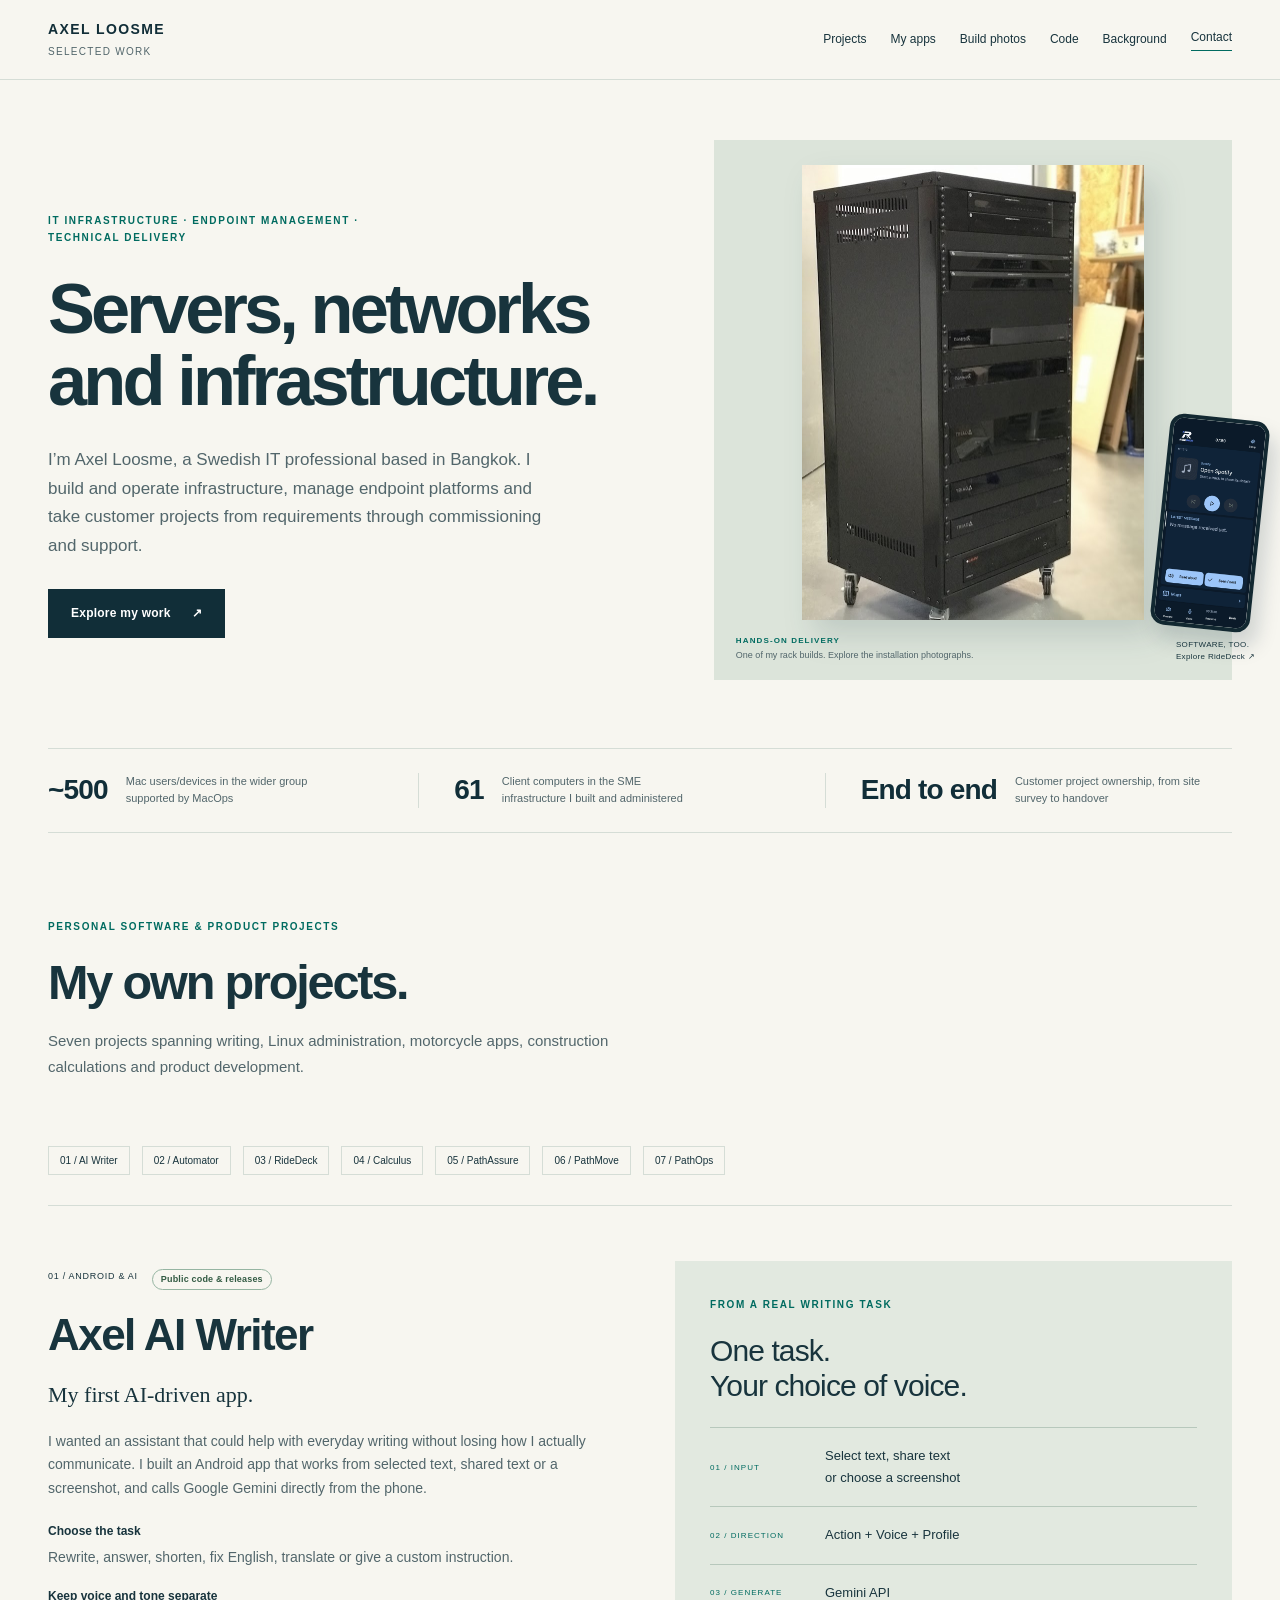
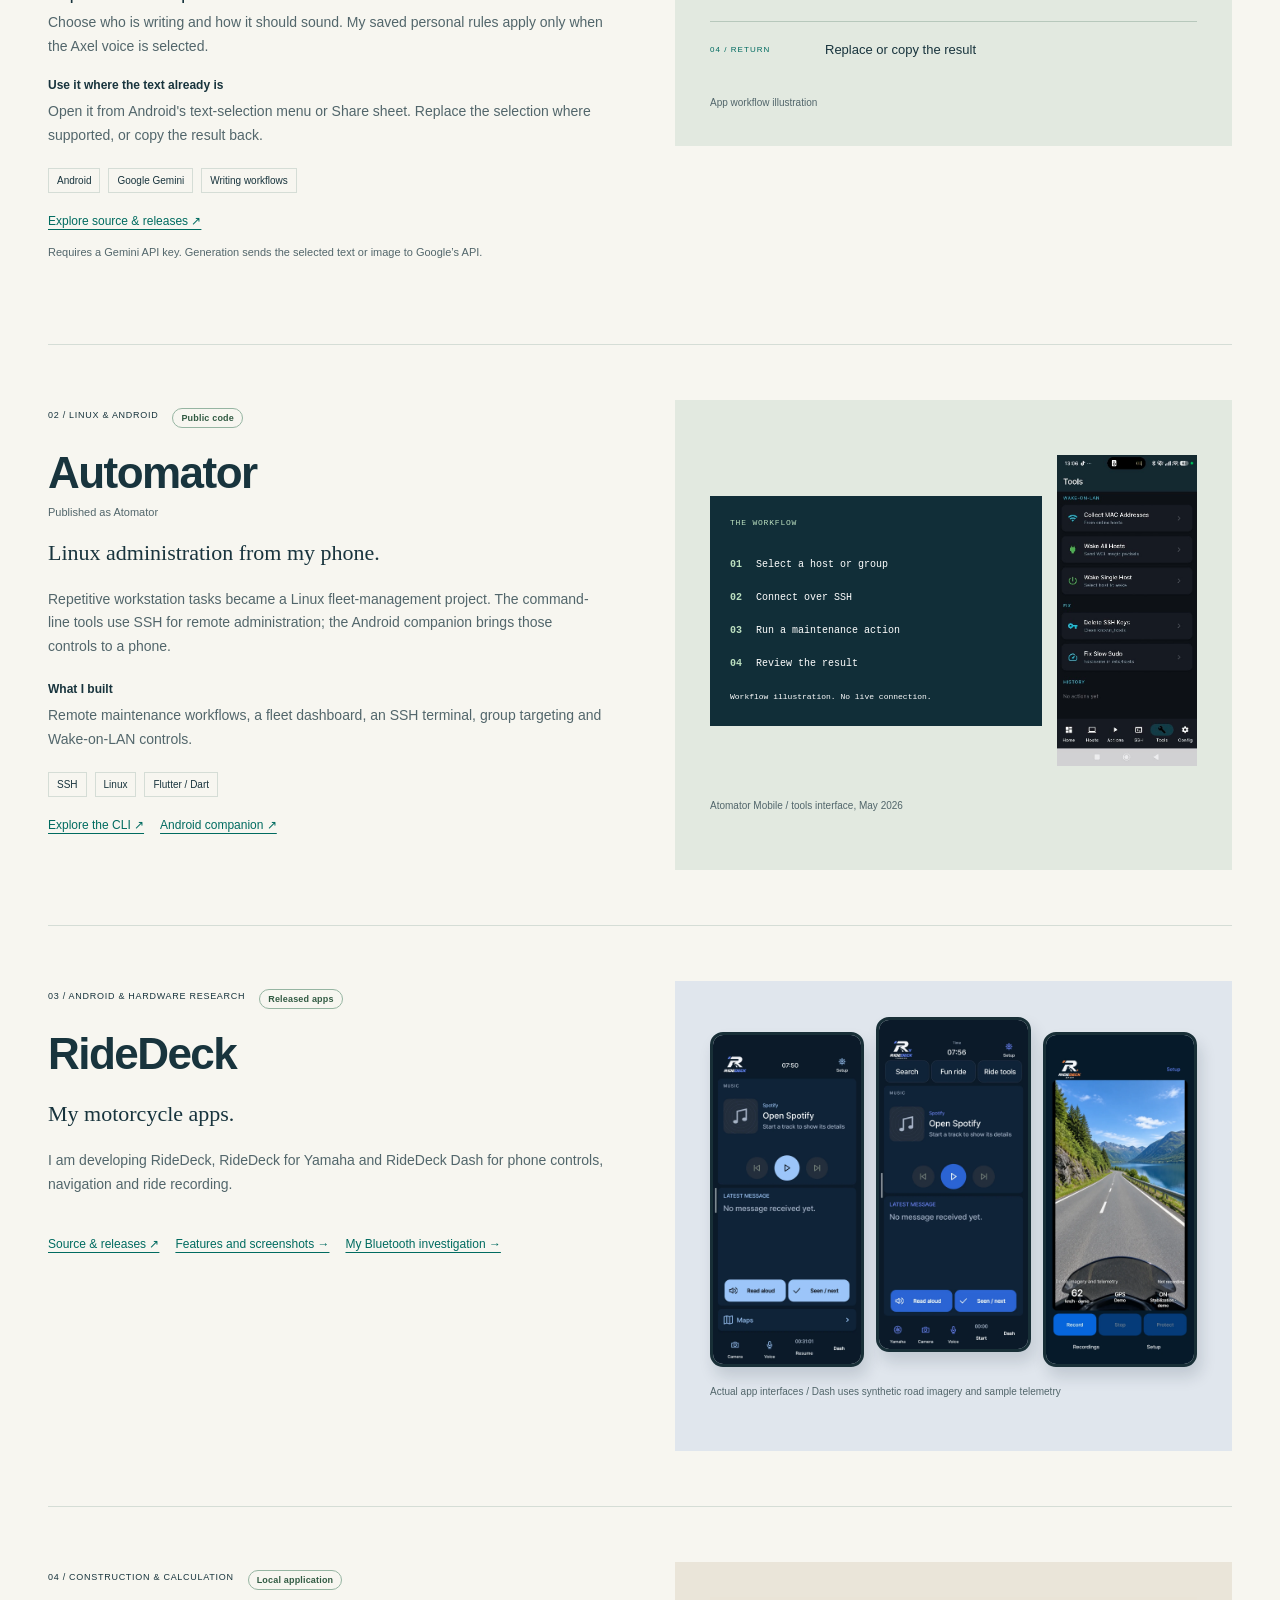
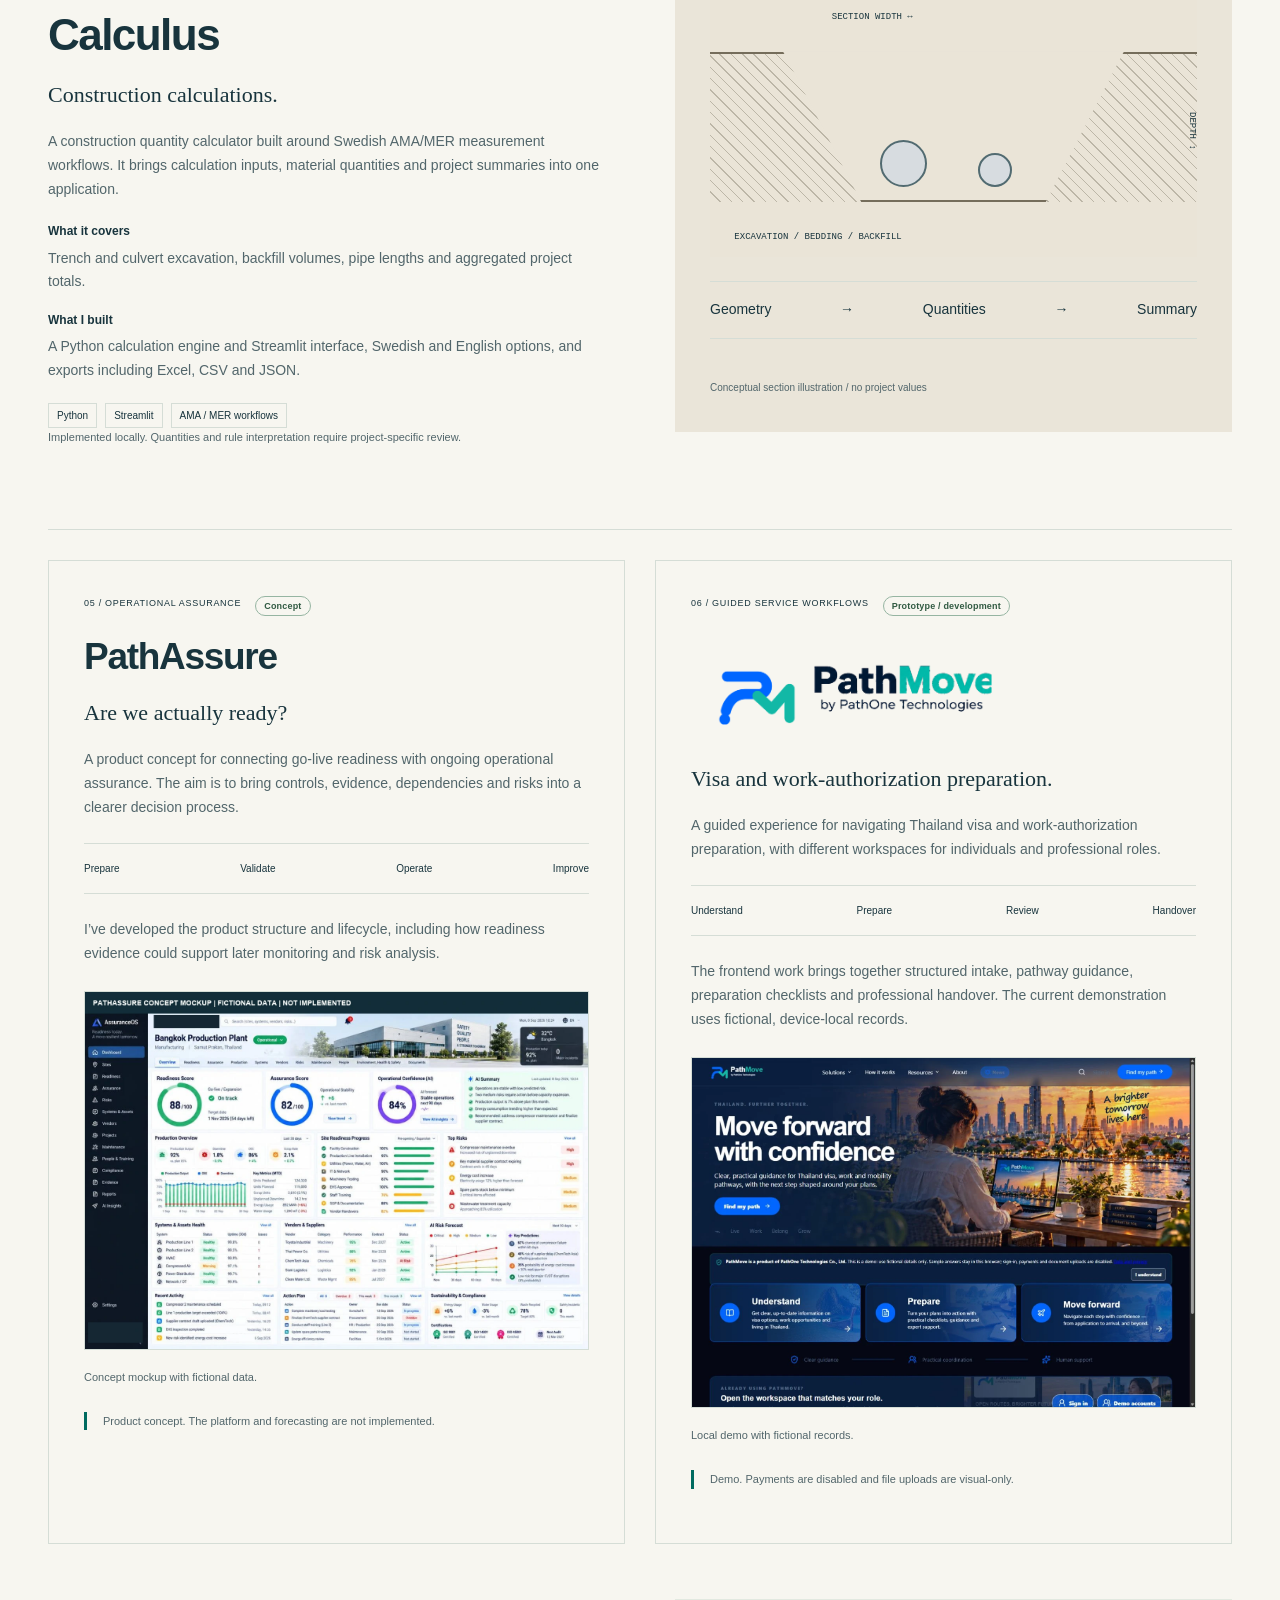
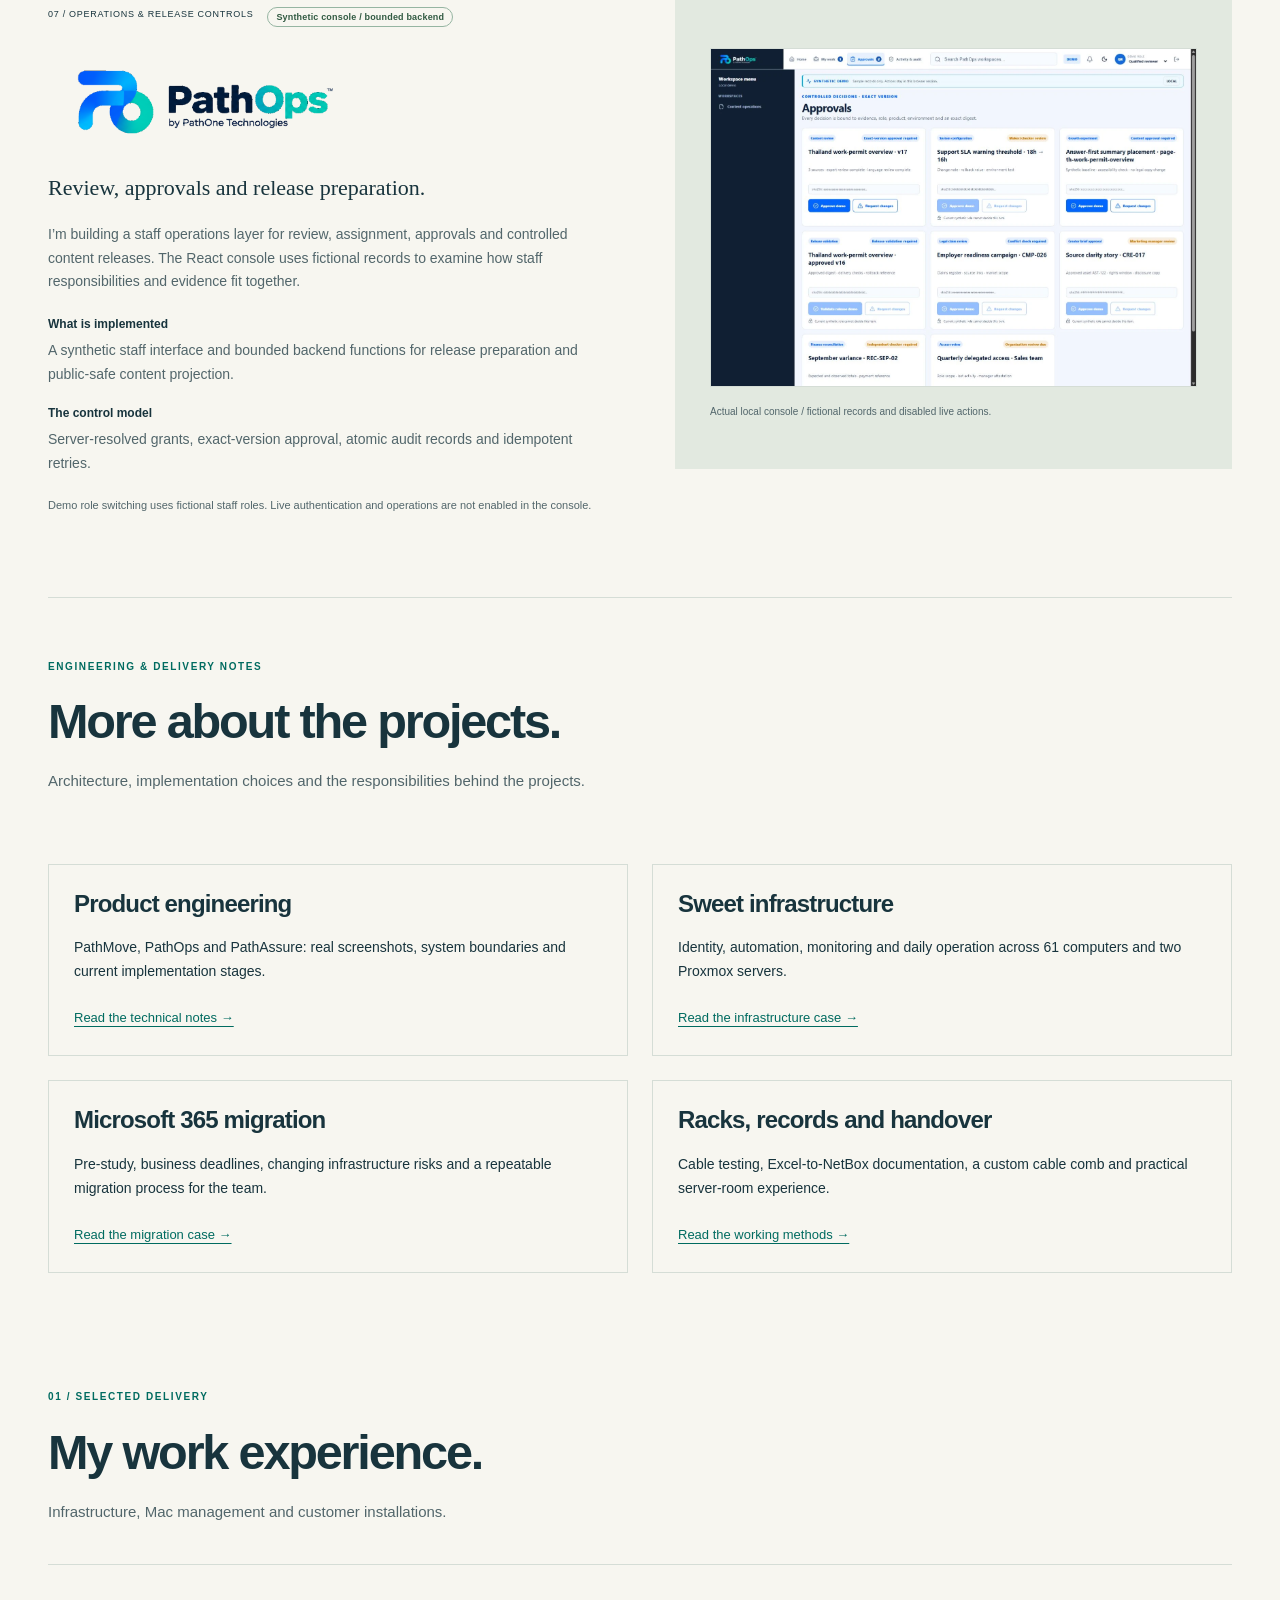
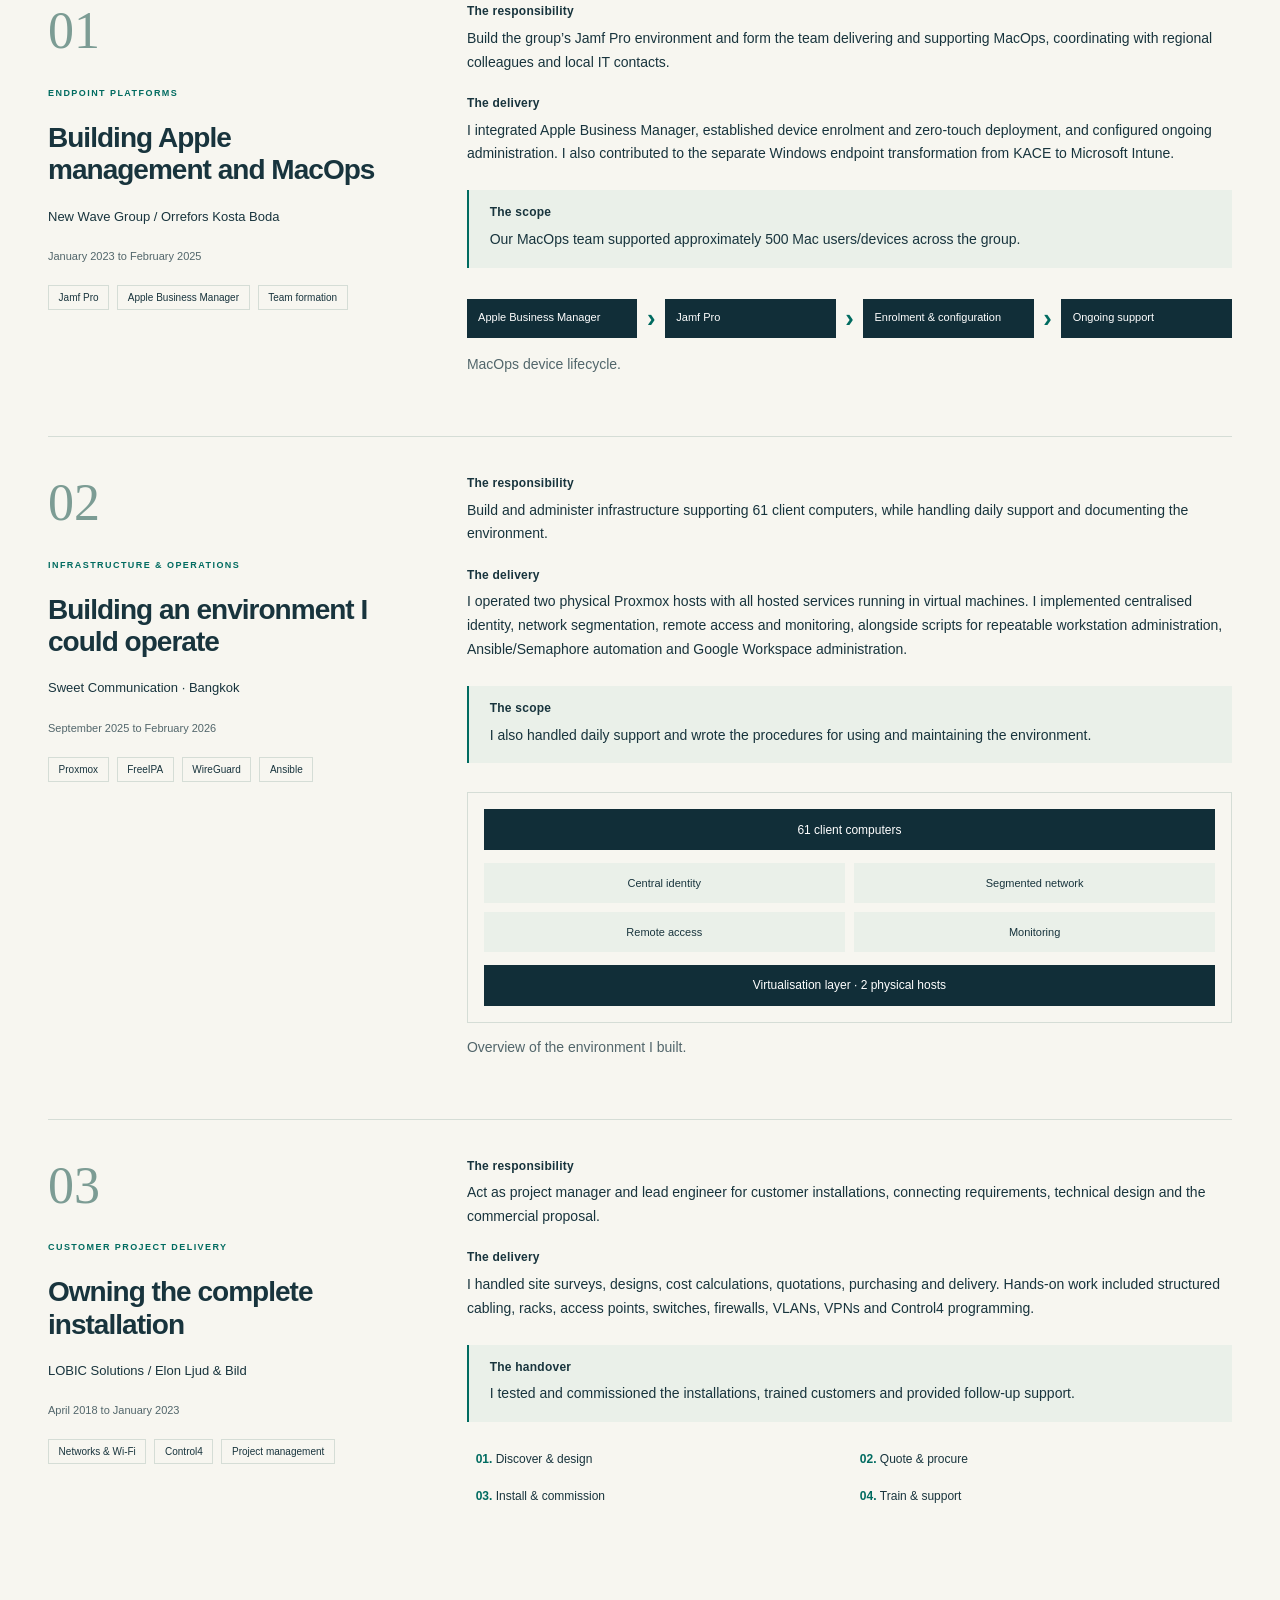
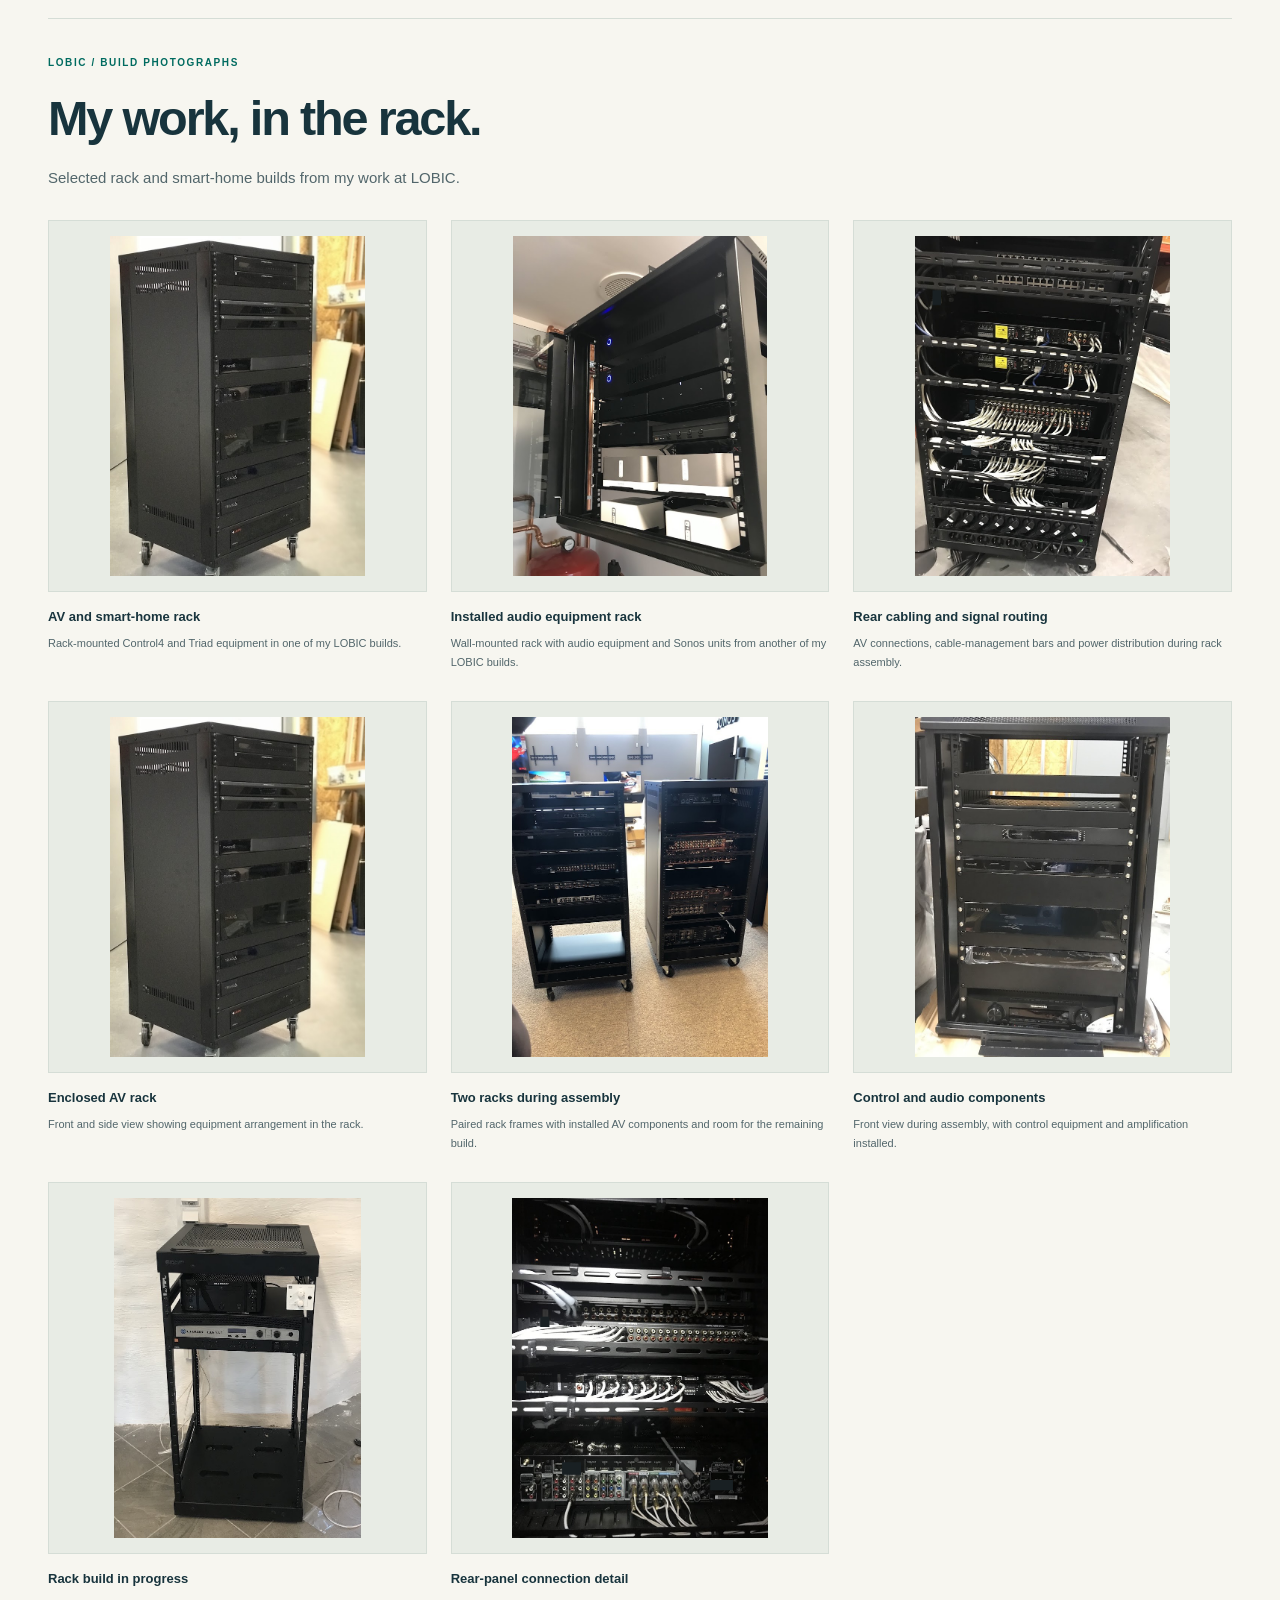
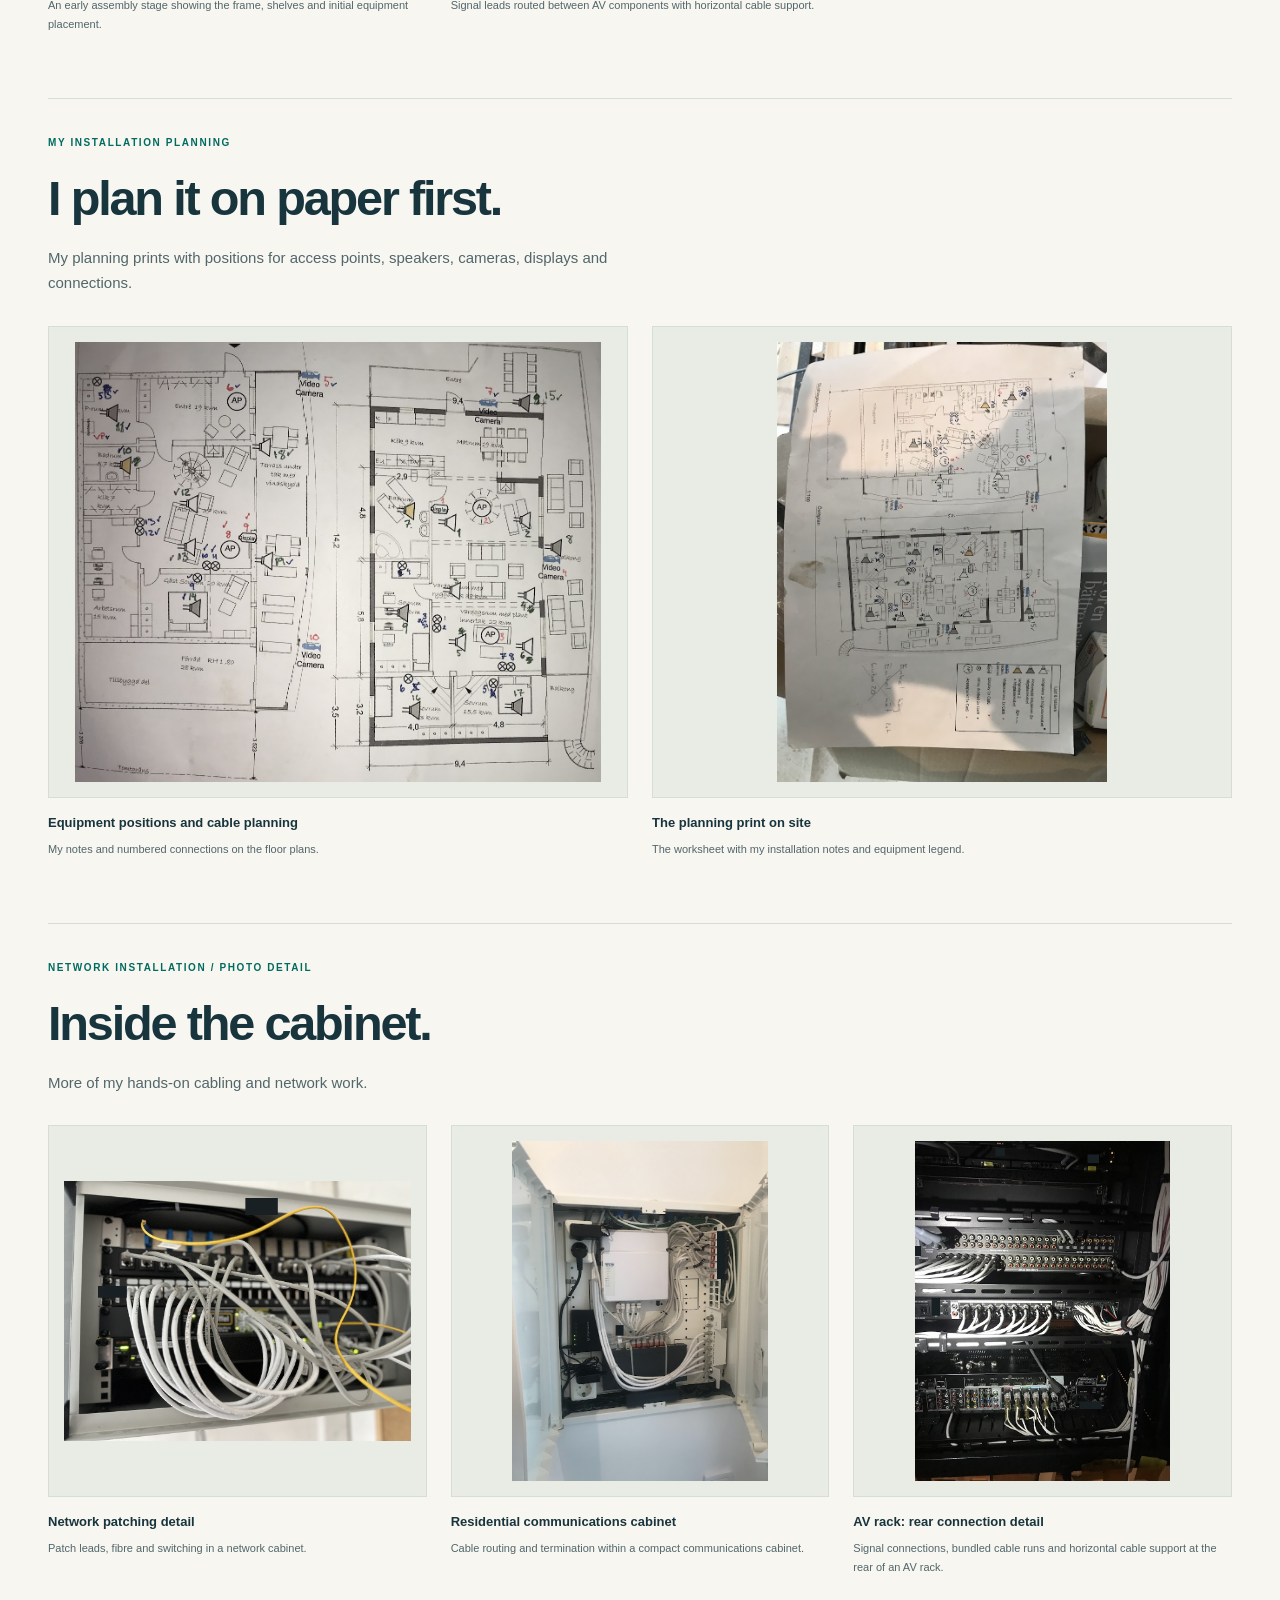
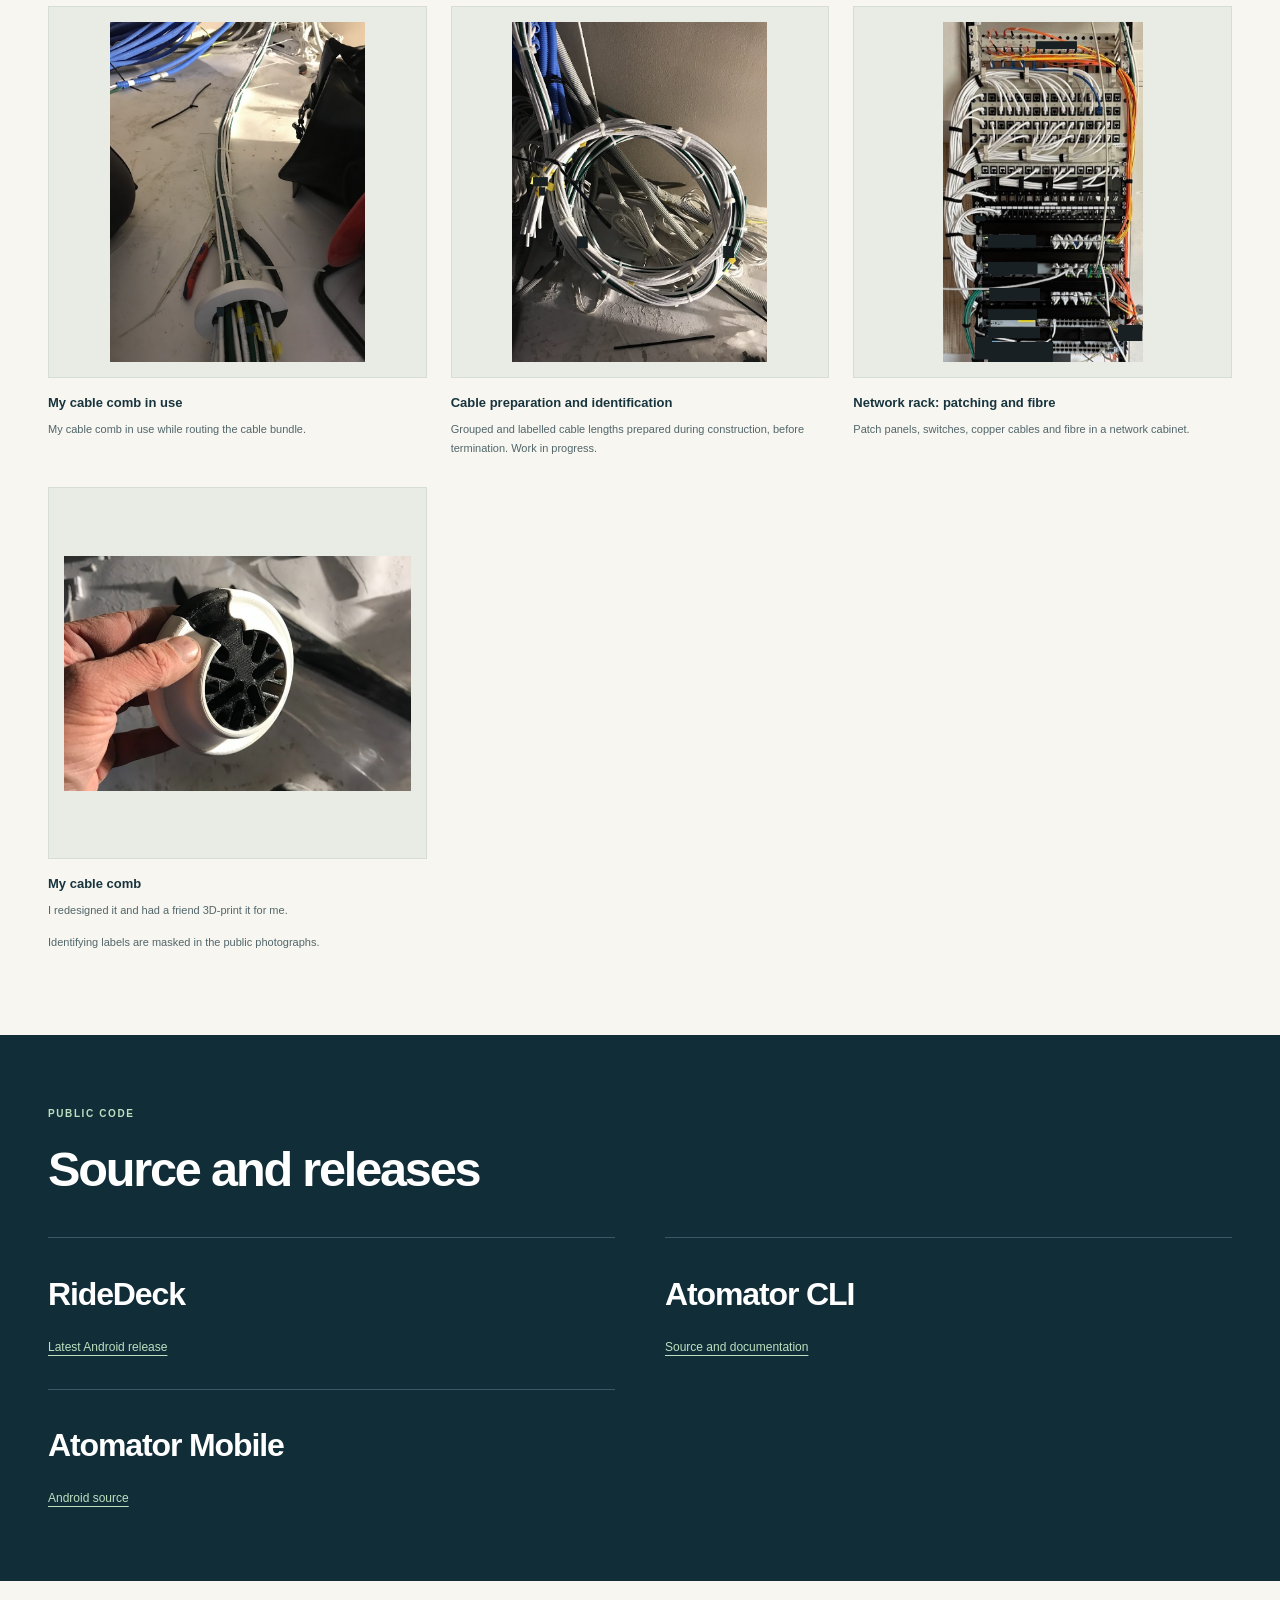
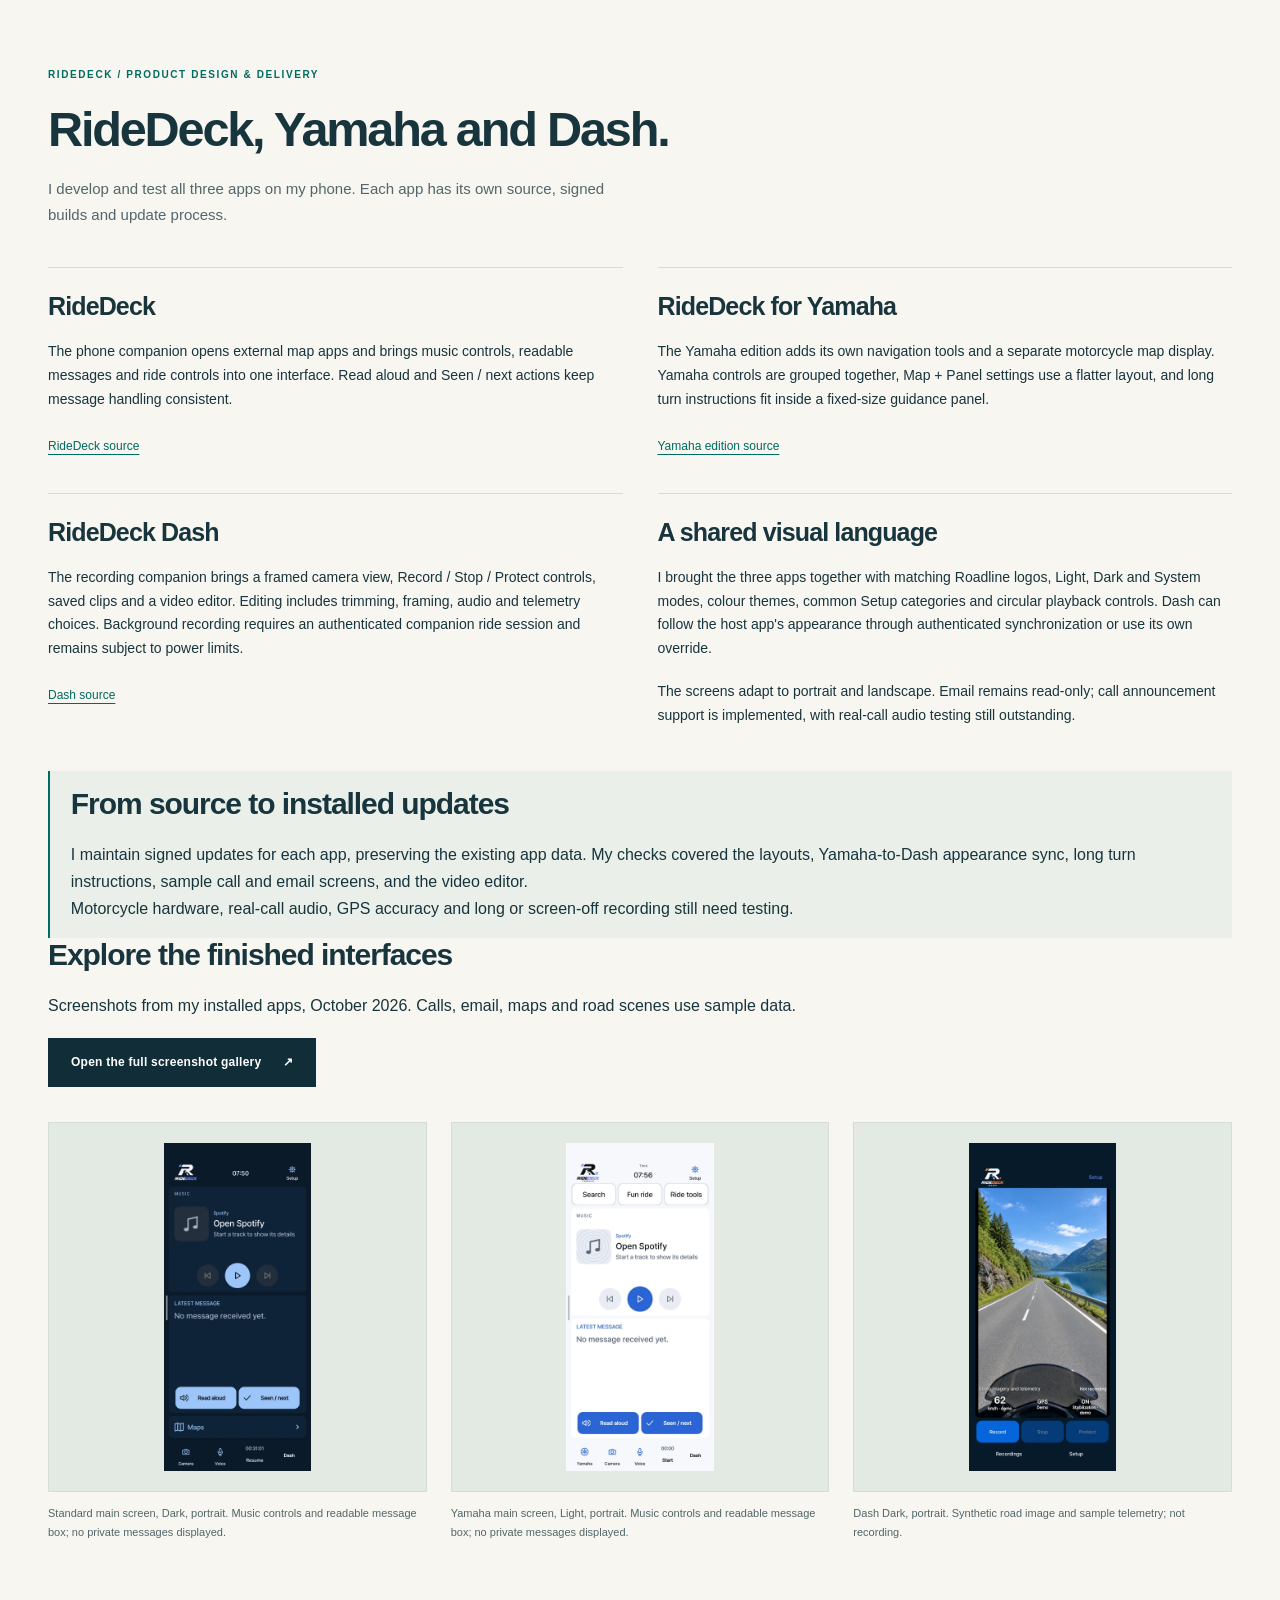
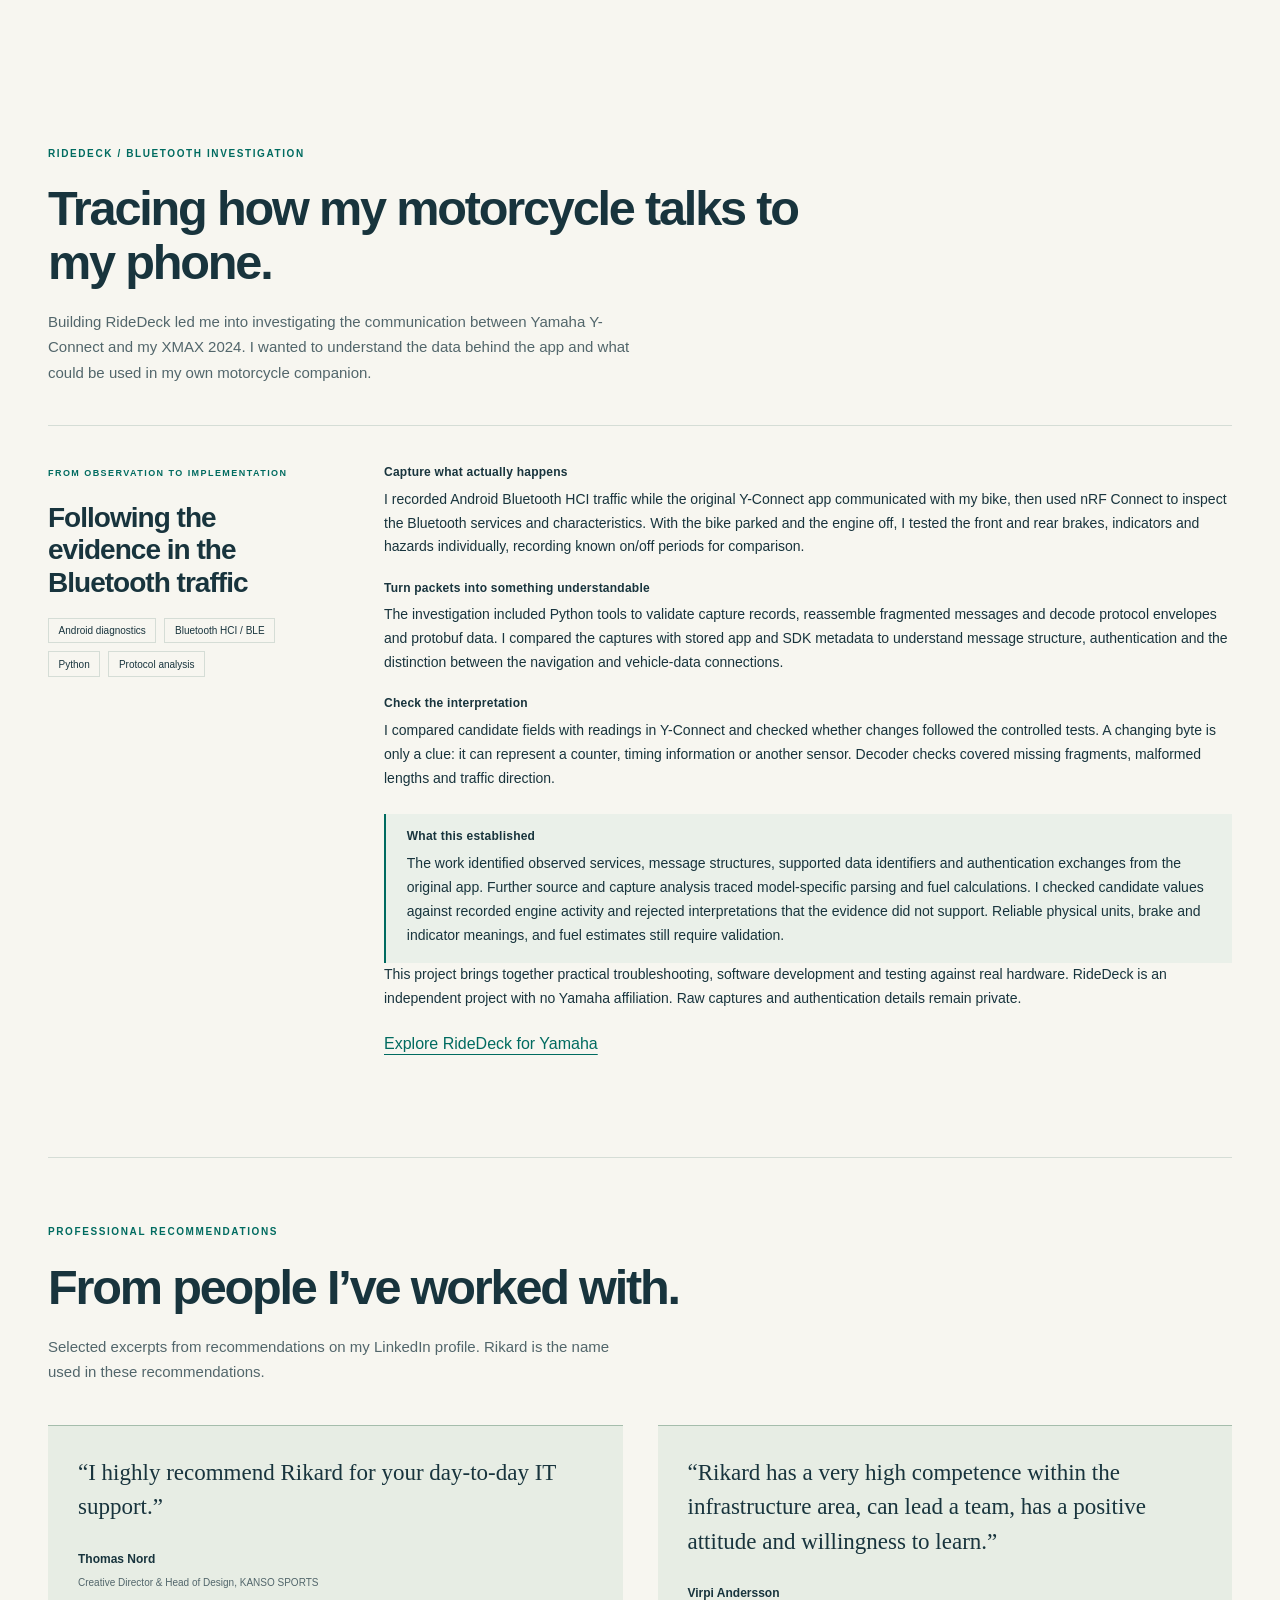
==== index.html @ ac81317a "Use official Path logos and add cable comb and planning photographs" ====
<!doctype html>
<html lang="en">
<head>
  <meta charset="utf-8">
  <meta name="viewport" content="width=device-width, initial-scale=1">
  <meta name="description" content="Axel Loosme: IT infrastructure, endpoint management and technical project delivery. Selected work, project stories and public code.">
  <title>Axel Loosme | Infrastructure &amp; Technical Delivery</title>
  <link rel="icon" type="image/svg+xml" href="data:image/svg+xml,%3Csvg xmlns='http://www.w3.org/2000/svg' viewBox='0 0 64 64'%3E%3Crect width='64' height='64' rx='12' fill='%230c2235'/%3E%3Cpath d='M14 46 29 17h7l14 29h-9l-3-7H25l-3 7zm14-14h7l-3-9z' fill='%235ce0ce'/%3E%3C/svg%3E">
  <link rel="stylesheet" href="styles.css">
  <link rel="stylesheet" href="redesign.css">
  <link rel="stylesheet" href="technical.css">
</head>
<body>
<a class="skip" href="#main">Skip to content</a>
<header class="top"><a class="name" href="#">AXEL LOOSME<span>Selected work</span></a><nav aria-label="Main navigation"><a href="#work">Projects</a><a href="#personal-projects">My apps</a><a href="#gallery">Build photos</a><a href="#code">Code</a><a href="#background">Background</a><a href="#contact">Contact</a></nav></header>
<main id="main">
<section class="hero wrap"><div class="hero-layout"><div class="hero-copy">
  <p class="eyebrow">IT INFRASTRUCTURE · ENDPOINT MANAGEMENT · TECHNICAL DELIVERY</p>
  <h1>Servers, networks <br>and infrastructure.</h1>
  <div class="intro"><p>I’m Axel Loosme, a Swedish IT professional based in Bangkok. I build and operate infrastructure, manage endpoint platforms and take customer projects from requirements through commissioning and support.</p><a class="button" href="#work">Explore my work</a></div>
</div><figure class="hero-photograph"><a href="#gallery"><img src="assets/rack-build-02.jpg" width="684" height="911" alt="Front and side view of one of Axel's AV rack builds"></a><figcaption><span>HANDS-ON DELIVERY</span>One of my rack builds. Explore the installation photographs.</figcaption><a class="hero-app" href="#ridedeck-family"><img src="assets/ridedeck/standard-dark-portrait.webp" width="1220" height="2712" alt="RideDeck app interface"><span>SOFTWARE, TOO.<br>Explore RideDeck ↗</span></a></figure></div>
  <div class="scope"><div><strong>~500</strong><span>Mac users/devices in the wider group supported by MacOps</span></div><div><strong>61</strong><span>Client computers in the SME infrastructure I built and administered</span></div><div><strong>End to end</strong><span>Customer project ownership, from site survey to handover</span></div></div>
</section>
<section id="personal-projects" class="personal-projects wrap" aria-labelledby="personal-projects-title"><div class="section-heading"><p class="eyebrow">PERSONAL SOFTWARE &amp; PRODUCT PROJECTS</p><h2 id="personal-projects-title">My own projects.</h2><p>Seven projects spanning writing, Linux administration, motorcycle apps, construction calculations and product development.</p></div><nav class="project-index" aria-label="Personal project index"><a href="#axel-ai-writer">01 / AI Writer</a><a href="#automator">02 / Automator</a><a href="#ridedeck-project">03 / RideDeck</a><a href="#calculus">04 / Calculus</a><a href="#pathassure">05 / PathAssure</a><a href="#pathmove">06 / PathMove</a><a href="#pathops">07 / PathOps</a></nav><article id="axel-ai-writer" class="project"><div class="project-copy"><div class="meta"><span>01 / ANDROID & AI</span><span class="status">Public code & releases</span></div><h3>Axel AI Writer</h3><p class="tagline">My first AI-driven app.</p><p>I wanted an assistant that could help with everyday writing without losing how I actually communicate. I built an Android app that works from selected text, shared text or a screenshot, and calls Google Gemini directly from the phone.</p><dl><dt>Choose the task</dt><dd>Rewrite, answer, shorten, fix English, translate or give a custom instruction.</dd><dt>Keep voice and tone separate</dt><dd>Choose who is writing and how it should sound. My saved personal rules apply only when the Axel voice is selected.</dd><dt>Use it where the text already is</dt><dd>Open it from Android's text-selection menu or Share sheet. Replace the selection where supported, or copy the result back.</dd></dl><div class="tags"><span>Android</span><span>Google Gemini</span><span>Writing workflows</span></div><a class="text-link" href="https://github.com/axelsarassamit/axel-ai-writer">Explore source & releases ↗</a><p class="small">Requires a Gemini API key. Generation sends the selected text or image to Google’s API.</p></div><figure class="visual ai-voice"><p class="eyebrow">FROM A REAL WRITING TASK</p><h4>One task.<br>Your choice of voice.</h4><div class="voice-steps"><div><span>01 / INPUT</span><strong>Select text, share text<br>or choose a screenshot</strong></div><div><span>02 / DIRECTION</span><strong>Action + Voice + Profile</strong></div><div><span>03 / GENERATE</span><strong>Gemini API</strong></div><div><span>04 / RETURN</span><strong>Replace or copy the result</strong></div></div><figcaption>App workflow illustration</figcaption></figure></article>
<article id="automator" class="project"><div class="project-copy"><div class="meta"><span>02 / LINUX & ANDROID</span><span class="status">Public code</span></div><h3>Automator<span class="subname">Published as Atomator</span></h3><p class="tagline">Linux administration from my phone.</p><p>Repetitive workstation tasks became a Linux fleet-management project. The command-line tools use SSH for remote administration; the Android companion brings those controls to a phone.</p><dl><dt>What I built</dt><dd>Remote maintenance workflows, a fleet dashboard, an SSH terminal, group targeting and Wake-on-LAN controls.</dd></dl><div class="tags"><span>SSH</span><span>Linux</span><span>Flutter / Dart</span></div><a class="text-link" href="https://github.com/axelsarassamit/atomator">Explore the CLI ↗</a><a class="text-link" href="https://github.com/axelsarassamit/atomator-android-app">Android companion ↗</a></div><figure class="visual atomator"><div class="terminal" aria-label="Illustrative workflow"><div class="terminal-top"><i></i><i></i><i></i><span>THE WORKFLOW</span></div><p><b>01</b> Select a host or group</p><p><b>02</b> Connect over SSH</p><p><b>03</b> Run a maintenance action</p><p><b>04</b> Review the result</p><small>Workflow illustration. No live connection.</small></div><img src="assets/atomator-tools.jpg" alt="Actual Atomator Mobile tools screen" loading="lazy" width="385" height="855"><figcaption>Atomator Mobile / tools interface, May 2026</figcaption></figure></article>
<article id="ridedeck-project" class="project"><div class="project-copy"><div class="meta"><span>03 / ANDROID & HARDWARE RESEARCH</span><span class="status">Released apps</span></div><h3>RideDeck</h3><p class="tagline">My motorcycle apps.</p><p>I am developing RideDeck, RideDeck for Yamaha and RideDeck Dash for phone controls, navigation and ride recording.</p><a class="text-link" href="https://github.com/axelsarassamit/RideDeck">Source & releases ↗</a><a class="text-link" href="#ridedeck-family">Features and screenshots →</a><a class="text-link" href="#ridedeck-research">My Bluetooth investigation →</a></div><figure class="visual ride"><div class="screen-row"><img src="assets/ridedeck/standard-dark-portrait.webp" alt="RideDeck standard app" loading="lazy" width="720" height="1600"><img src="assets/ridedeck/yamaha-dark-portrait.webp" alt="RideDeck Yamaha app" loading="lazy" width="720" height="1600"><img src="assets/ridedeck/dash-dark-portrait.webp" alt="RideDeck Dash recording app" loading="lazy" width="720" height="1600"></div><figcaption>Actual app interfaces / Dash uses synthetic road imagery and sample telemetry</figcaption></figure></article>
<article id="calculus" class="project"><div class="project-copy"><div class="meta"><span>04 / CONSTRUCTION & CALCULATION</span><span class="status">Local application</span></div><h3>Calculus</h3><p class="tagline">Construction calculations.</p><p>A construction quantity calculator built around Swedish AMA/MER measurement workflows. It brings calculation inputs, material quantities and project summaries into one application.</p><dl><dt>What it covers</dt><dd>Trench and culvert excavation, backfill volumes, pipe lengths and aggregated project totals.</dd><dt>What I built</dt><dd>A Python calculation engine and Streamlit interface, Swedish and English options, and exports including Excel, CSV and JSON.</dd></dl><div class="tags"><span>Python</span><span>Streamlit</span><span>AMA / MER workflows</span></div><p class="small">Implemented locally. Quantities and rule interpretation require project-specific review.</p></div><figure class="visual calculus"><div class="drawing"><div class="ground"></div><div class="trench"></div><div class="pipe p1"></div><div class="pipe p2"></div><span class="dimension width">SECTION WIDTH ↔</span><span class="dimension depth">DEPTH ↕</span><span class="dimension bottom">EXCAVATION / BEDDING / BACKFILL</span></div><div class="calc-flow"><span>Geometry</span><b>→</b><span>Quantities</span><b>→</b><span>Summary</span></div><figcaption>Conceptual section illustration / no project values</figcaption></figure></article>
<article id="pathassure" class="concept"><div class="meta"><span>05 / OPERATIONAL ASSURANCE</span><span class="status concept-status">Concept</span></div><h3>PathAssure</h3><p class="tagline">Are we actually ready?</p><p>A product concept for connecting go-live readiness with ongoing operational assurance. The aim is to bring controls, evidence, dependencies and risks into a clearer decision process.</p><div class="lifecycle"><span>Prepare</span><span>Validate</span><span>Operate</span><span>Improve</span></div><p>I’ve developed the product structure and lifecycle, including how readiness evidence could support later monitoring and risk analysis.</p><figure class="product-proof"><img src="assets/engineering/pathassure-concept.webp" width="1280" height="908" loading="lazy" alt="PathAssure historical concept dashboard with fictional data and identifying fields masked"><figcaption>Concept mockup with fictional data.</figcaption></figure><p class="boundary">Product concept. The platform and forecasting are not implemented.</p></article>
<article id="pathmove" class="concept"><div class="meta"><span>06 / GUIDED SERVICE WORKFLOWS</span><span class="status concept-status">Prototype / development</span></div><h3 class="product-brand"><img class="official-product-logo" src="assets/brands/pathmove-official.png" alt="PathMove by PathOne Technologies"></h3><p class="tagline">Visa and work-authorization preparation.</p><p>A guided experience for navigating Thailand visa and work-authorization preparation, with different workspaces for individuals and professional roles.</p><div class="lifecycle"><span>Understand</span><span>Prepare</span><span>Review</span><span>Handover</span></div><p>The frontend work brings together structured intake, pathway guidance, preparation checklists and professional handover. The current demonstration uses fictional, device-local records.</p><figure class="product-proof"><img src="assets/engineering/pathmove-home.webp" width="1425" height="990" loading="lazy" alt="PathMove local demonstration homepage"><figcaption>Local demo with fictional records.</figcaption></figure><p class="boundary">Demo. Payments are disabled and file uploads are visual-only.</p></article><article id="pathops" class="project pathops-proof"><div class="project-copy"><div class="meta"><span>07 / OPERATIONS &amp; RELEASE CONTROLS</span><span class="status">Synthetic console / bounded backend</span></div><h3 class="product-brand"><img class="official-product-logo" src="assets/brands/pathops-official.png" alt="PathOps by PathOne Technologies"></h3><p class="tagline">Review, approvals and release preparation.</p><p>I’m building a staff operations layer for review, assignment, approvals and controlled content releases. The React console uses fictional records to examine how staff responsibilities and evidence fit together.</p><dl><dt>What is implemented</dt><dd>A synthetic staff interface and bounded backend functions for release preparation and public-safe content projection.</dd><dt>The control model</dt><dd>Server-resolved grants, exact-version approval, atomic audit records and idempotent retries.</dd></dl><p class="small">Demo role switching uses fictional staff roles. Live authentication and operations are not enabled in the console.</p></div><figure class="visual"><img src="assets/engineering/pathops-approvals.webp" width="1425" height="990" loading="lazy" alt="PathOps synthetic approval console"><figcaption>Actual local console / fictional records and disabled live actions.</figcaption></figure></article></section>
<section id="technical-notes" class="wrap"><div class="section-heading"><p class="eyebrow">ENGINEERING &amp; DELIVERY NOTES</p><h2>More about the projects.</h2><p>Architecture, implementation choices and the responsibilities behind the projects.</p></div><div class="technical-links"><article><h3>Product engineering</h3><p>PathMove, PathOps and PathAssure: real screenshots, system boundaries and current implementation stages.</p><a class="text-link" href="product-engineering.html">Read the technical notes →</a></article><article><h3>Sweet infrastructure</h3><p>Identity, automation, monitoring and daily operation across 61 computers and two Proxmox servers.</p><a class="text-link" href="sweet-infrastructure.html">Read the infrastructure case →</a></article><article><h3>Microsoft 365 migration</h3><p>Pre-study, business deadlines, changing infrastructure risks and a repeatable migration process for the team.</p><a class="text-link" href="microsoft365-migration.html">Read the migration case →</a></article><article><h3>Racks, records and handover</h3><p>Cable testing, Excel-to-NetBox documentation, a custom cable comb and practical server-room experience.</p><a class="text-link" href="physical-infrastructure.html">Read the working methods →</a></article></div></section>
<section id="work" class="work wrap">
  <div class="section-heading"><p class="eyebrow">01 / SELECTED DELIVERY</p><h2>My work experience.</h2><p>Infrastructure, Mac management and customer installations.</p></div>
  <article class="case">
    <div class="case-side"><span class="number">01</span><p class="eyebrow">ENDPOINT PLATFORMS</p><h3>Building Apple management and MacOps</h3><p>New Wave Group / Orrefors Kosta Boda</p><p class="date">January 2023 to February 2025</p><div class="tags"><span>Jamf Pro</span><span>Apple Business Manager</span><span>Team formation</span></div></div>
    <div class="case-body"><h4>The responsibility</h4><p>Build the group’s Jamf Pro environment and form the team delivering and supporting MacOps, coordinating with regional colleagues and local IT contacts.</p><h4>The delivery</h4><p>I integrated Apple Business Manager, established device enrolment and zero-touch deployment, and configured ongoing administration. I also contributed to the separate Windows endpoint transformation from KACE to Microsoft Intune.</p><div class="result"><h4>The scope</h4><p>Our MacOps team supported approximately 500 Mac users/devices across the group.</p></div><div class="flow" aria-label="Conceptual endpoint lifecycle"><span>Apple Business Manager</span><b aria-hidden="true">›</b><span>Jamf Pro</span><b aria-hidden="true">›</b><span>Enrolment &amp; configuration</span><b aria-hidden="true">›</b><span>Ongoing support</span></div><p class="caption">MacOps device lifecycle.</p></div>
  </article>
  <article class="case">
    <div class="case-side"><span class="number">02</span><p class="eyebrow">INFRASTRUCTURE &amp; OPERATIONS</p><h3>Building an environment I could operate</h3><p>Sweet Communication · Bangkok</p><p class="date">September 2025 to February 2026</p><div class="tags"><span>Proxmox</span><span>FreeIPA</span><span>WireGuard</span><span>Ansible</span></div></div>
    <div class="case-body"><h4>The responsibility</h4><p>Build and administer infrastructure supporting 61 client computers, while handling daily support and documenting the environment.</p><h4>The delivery</h4><p>I operated two physical Proxmox hosts with all hosted services running in virtual machines. I implemented centralised identity, network segmentation, remote access and monitoring, alongside scripts for repeatable workstation administration, Ansible/Semaphore automation and Google Workspace administration.</p><div class="result"><h4>The scope</h4><p>I also handled daily support and wrote the procedures for using and maintaining the environment.</p></div><div class="system"><div class="system-label">61 client computers</div><div class="system-grid"><span>Central identity</span><span>Segmented network</span><span>Remote access</span><span>Monitoring</span></div><div class="system-label">Virtualisation layer · 2 physical hosts</div></div><p class="caption">Overview of the environment I built.</p></div>
  </article>
  <article class="case">
    <div class="case-side"><span class="number">03</span><p class="eyebrow">CUSTOMER PROJECT DELIVERY</p><h3>Owning the complete installation</h3><p>LOBIC Solutions / Elon Ljud &amp; Bild</p><p class="date">April 2018 to January 2023</p><div class="tags"><span>Networks &amp; Wi-Fi</span><span>Control4</span><span>Project management</span></div></div>
    <div class="case-body"><h4>The responsibility</h4><p>Act as project manager and lead engineer for customer installations, connecting requirements, technical design and the commercial proposal.</p><h4>The delivery</h4><p>I handled site surveys, designs, cost calculations, quotations, purchasing and delivery. Hands-on work included structured cabling, racks, access points, switches, firewalls, VLANs, VPNs and Control4 programming.</p><div class="result"><h4>The handover</h4><p>I tested and commissioned the installations, trained customers and provided follow-up support.</p></div><ol class="delivery"><li>Discover &amp; design</li><li>Quote &amp; procure</li><li>Install &amp; commission</li><li>Train &amp; support</li></ol></div>
  </article>
</section>
<section id="gallery" class="gallery wrap" aria-labelledby="gallery-title">
 <div class="section-heading"><p class="eyebrow">LOBIC / BUILD PHOTOGRAPHS</p><h2 id="gallery-title">My work, in the rack.</h2><p>Selected rack and smart-home builds from my work at LOBIC. </p></div>
 <div class="photo-grid">
  <figure><a href="assets/lobic-av-rack.png" aria-label="Open full-size LOBIC AV rack photograph"><img src="assets/lobic-av-rack.png" width="683" height="911" loading="lazy" alt="Freestanding black AV rack built by Axel at LOBIC, with Control4 and Triad equipment"></a><figcaption><strong>AV and smart-home rack</strong><span>Rack-mounted Control4 and Triad equipment in one of my LOBIC builds.</span></figcaption></figure>
  <figure><a href="assets/lobic-audio-rack.png" aria-label="Open full-size LOBIC audio rack photograph"><img src="assets/lobic-audio-rack.png" width="683" height="911" loading="lazy" alt="Wall-mounted equipment rack built by Axel at LOBIC, with audio equipment and Sonos units"></a><figcaption><strong>Installed audio equipment rack</strong><span>Wall-mounted rack with audio equipment and Sonos units from another of my LOBIC builds.</span></figcaption></figure>

<figure><a href="assets/rack-build-01-masked.png"><img src="assets/rack-build-01-masked.png" loading="lazy" alt="Rear cabling and signal routing from Axel Loosme's rack work" width="684" height="911"></a><figcaption><strong>Rear cabling and signal routing</strong><span>AV connections, cable-management bars and power distribution during rack assembly.</span></figcaption></figure>
<figure><a href="assets/rack-build-02.jpg"><img src="assets/rack-build-02.jpg" loading="lazy" alt="Enclosed AV rack from Axel Loosme's rack work" width="684" height="911"></a><figcaption><strong>Enclosed AV rack</strong><span>Front and side view showing equipment arrangement in the rack.</span></figcaption></figure>
<figure><a href="assets/rack-build-03.jpg"><img src="assets/rack-build-03.jpg" loading="lazy" alt="Two racks during assembly from Axel Loosme's rack work" width="684" height="911"></a><figcaption><strong>Two racks during assembly</strong><span>Paired rack frames with installed AV components and room for the remaining build.</span></figcaption></figure>
<figure><a href="assets/rack-build-04.jpg"><img src="assets/rack-build-04.jpg" loading="lazy" alt="Control and audio components from Axel Loosme's rack work" width="684" height="911"></a><figcaption><strong>Control and audio components</strong><span>Front view during assembly, with control equipment and amplification installed.</span></figcaption></figure>
<figure><a href="assets/rack-build-05.jpg"><img src="assets/rack-build-05.jpg" loading="lazy" alt="Rack build in progress from Axel Loosme's rack work" width="661" height="911"></a><figcaption><strong>Rack build in progress</strong><span>An early assembly stage showing the frame, shelves and initial equipment placement.</span></figcaption></figure>
<figure><a href="assets/rack-build-06-masked.png"><img src="assets/rack-build-06-masked.png" loading="lazy" alt="Rear-panel connection detail from Axel Loosme's rack work" width="684" height="911"></a><figcaption><strong>Rear-panel connection detail</strong><span>Signal leads routed between AV components with horizontal cable support.</span></figcaption></figure>
</div>
</section>
<section id="installation-planning" class="gallery wrap" aria-labelledby="planning-title"><div class="section-heading"><p class="eyebrow">MY INSTALLATION PLANNING</p><h2 id="planning-title">I plan it on paper first.</h2><p>My planning prints with positions for access points, speakers, cameras, displays and connections.</p></div><div class="photo-grid"><figure><a href="assets/installation-planning-detail.png"><img src="assets/installation-planning-detail.png" width="1209" height="1012" loading="lazy" alt="My annotated installation plan showing access point, speaker, camera and display positions"></a><figcaption><strong>Equipment positions and cable planning</strong><span>My notes and numbered connections on the floor plans.</span></figcaption></figure><figure><a href="assets/installation-planning-onsite.png"><img src="assets/installation-planning-onsite.png" width="759" height="1012" loading="lazy" alt="My printed installation plan being used on site"></a><figcaption><strong>The planning print on site</strong><span>The worksheet with my installation notes and equipment legend.</span></figcaption></figure></div></section>
<section id="cabling-gallery" class="gallery wrap" aria-labelledby="cabling-gallery-title"><div class="section-heading"><p class="eyebrow">NETWORK INSTALLATION / PHOTO DETAIL</p><h2 id="cabling-gallery-title">Inside the cabinet.</h2><p>More of my hands-on cabling and network work. </p></div><div class="photo-grid"><figure><a href="assets/network-patching-01-masked.png"><img src="assets/network-patching-01-masked.png" loading="lazy" alt="Network patching detail from Axel Loosme's installation work" width="1140" height="855"></a><figcaption><strong>Network patching detail</strong><span>Patch leads, fibre and switching in a network cabinet. </span></figcaption></figure>
<figure><a href="assets/cabling-cabinet-01-masked.png"><img src="assets/cabling-cabinet-01-masked.png" width="684" height="911" loading="lazy" alt="Residential communications cabinet"></a><figcaption><strong>Residential communications cabinet</strong><span>Cable routing and termination within a compact communications cabinet.</span></figcaption></figure>
<figure><a href="assets/av-cabling-detail-01-masked.png"><img src="assets/av-cabling-detail-01-masked.png" width="759" height="1012" loading="lazy" alt="AV rack: rear connection detail"></a><figcaption><strong>AV rack: rear connection detail</strong><span>Signal connections, bundled cable runs and horizontal cable support at the rear of an AV rack.</span></figcaption></figure>
<figure><a href="assets/cable-routing-construction-01-masked.png"><img src="assets/cable-routing-construction-01-masked.png" width="759" height="1012" loading="lazy" alt="Cable routing during construction"></a><figcaption><strong>My cable comb in use</strong><span>My cable comb in use while routing the cable bundle.</span></figcaption></figure>
<figure><a href="assets/cable-preparation-01-masked.png"><img src="assets/cable-preparation-01-masked.png" width="759" height="1012" loading="lazy" alt="Cable preparation and identification"></a><figcaption><strong>Cable preparation and identification</strong><span>Grouped and labelled cable lengths prepared during construction, before termination. Work in progress.</span></figcaption></figure>
<figure><a href="assets/network-rack-patching-02-masked.png"><img src="assets/network-rack-patching-02-masked.png" width="311" height="529" loading="lazy" alt="Network rack: patching and fibre"></a><figcaption><strong>Network rack: patching and fibre</strong><span>Patch panels, switches, copper cables and fibre in a network cabinet.</span></figcaption></figure><figure><a href="assets/cable-comb-closeup.png"><img src="assets/cable-comb-closeup.png" width="675" height="458" loading="lazy" alt="The cable comb I redesigned, with a black insert and white outer ring"></a><figcaption><strong>My cable comb</strong><span>I redesigned it and had a friend 3D-print it for me.</span></figcaption></figure></div><p class="caption">Identifying labels are masked in the public photographs.</p></section>

<section id="code" class="code"><div class="wrap"><div class="section-heading"><p class="eyebrow">PUBLIC CODE</p><h2>Source and releases</h2></div><div class="repo-grid"><article id="ridedeck"><h3>RideDeck</h3><a href="https://github.com/axelsarassamit/RideDeck/releases/latest">Latest Android release</a></article><article><h3>Atomator CLI</h3><a href="https://github.com/axelsarassamit/atomator">Source and documentation</a></article><article><h3>Atomator Mobile</h3><a href="https://github.com/axelsarassamit/atomator-android-app">Android source</a></article></div></div></section>
<section id="ridedeck-family" class="work wrap" aria-labelledby="ridedeck-family-title">
<div class="section-heading"><p class="eyebrow">RIDEDECK / PRODUCT DESIGN &amp; DELIVERY</p><h2 id="ridedeck-family-title">RideDeck, Yamaha and Dash.</h2><p>I develop and test all three apps on my phone. Each app has its own source, signed builds and update process.</p></div>
<div class="press-grid"><article><h3>RideDeck</h3><p>The phone companion opens external map apps and brings music controls, readable messages and ride controls into one interface. Read aloud and Seen / next actions keep message handling consistent.</p><a href="https://github.com/axelsarassamit/RideDeck">RideDeck source</a></article>
<article><h3>RideDeck for Yamaha</h3><p>The Yamaha edition adds its own navigation tools and a separate motorcycle map display. Yamaha controls are grouped together, Map + Panel settings use a flatter layout, and long turn instructions fit inside a fixed-size guidance panel.</p><a href="https://github.com/axelsarassamit/RideDeck-for-Yamaha">Yamaha edition source</a></article>
<article><h3>RideDeck Dash</h3><p>The recording companion brings a framed camera view, Record / Stop / Protect controls, saved clips and a video editor. Editing includes trimming, framing, audio and telemetry choices. Background recording requires an authenticated companion ride session and remains subject to power limits.</p><a href="https://github.com/axelsarassamit/RideDeck-Dash">Dash source</a></article>
<article><h3>A shared visual language</h3><p>I brought the three apps together with matching Roadline logos, Light, Dark and System modes, colour themes, common Setup categories and circular playback controls. Dash can follow the host app's appearance through authenticated synchronization or use its own override.</p><p>The screens adapt to portrait and landscape. Email remains read-only; call announcement support is implemented, with real-call audio testing still outstanding.</p></article></div>
<div class="result"><h3>From source to installed updates</h3><p>I maintain signed updates for each app, preserving the existing app data. My checks covered the layouts, Yamaha-to-Dash appearance sync, long turn instructions, sample call and email screens, and the video editor.</p><p>Motorcycle hardware, real-call audio, GPS accuracy and long or screen-off recording still need testing.</p></div>
<h3>Explore the finished interfaces</h3><p>Screenshots from my installed apps, October 2026. Calls, email, maps and road scenes use sample data.</p><p><a class="button" href="ridedeck-gallery.html">Open the full screenshot gallery</a></p>
<div class="ride-shots"><figure><a href="assets/ridedeck/standard-dark-portrait.webp"><img src="assets/ridedeck/standard-dark-portrait.webp" width="1220" height="2712" loading="lazy" alt="Standard main screen, Dark, portrait. Music controls and readable message box; no private messages displayed."></a><figcaption>Standard main screen, Dark, portrait. Music controls and readable message box; no private messages displayed.</figcaption></figure><figure><a href="assets/ridedeck/yamaha-light-portrait.webp"><img src="assets/ridedeck/yamaha-light-portrait.webp" width="1220" height="2712" loading="lazy" alt="Yamaha main screen, Light, portrait. Music controls and readable message box; no private messages displayed."></a><figcaption>Yamaha main screen, Light, portrait. Music controls and readable message box; no private messages displayed.</figcaption></figure><figure><a href="assets/ridedeck/dash-dark-portrait.webp"><img src="assets/ridedeck/dash-dark-portrait.webp" width="1220" height="2712" loading="lazy" alt="Dash Dark, portrait. Synthetic road image and sample telemetry; not recording."></a><figcaption>Dash Dark, portrait. Synthetic road image and sample telemetry; not recording.</figcaption></figure></div></section>
<section id="ridedeck-research" class="work wrap" aria-labelledby="ridedeck-research-title">
<div class="section-heading"><p class="eyebrow">RIDEDECK / BLUETOOTH INVESTIGATION</p><h2 id="ridedeck-research-title">Tracing how my motorcycle talks to my phone.</h2><p>Building RideDeck led me into investigating the communication between Yamaha Y-Connect and my XMAX 2024. I wanted to understand the data behind the app and what could be used in my own motorcycle companion.</p></div>
<article class="case"><div class="case-side"><p class="eyebrow">FROM OBSERVATION TO IMPLEMENTATION</p><h3>Following the evidence in the Bluetooth traffic</h3><div class="tags"><span>Android diagnostics</span><span>Bluetooth HCI / BLE</span><span>Python</span><span>Protocol analysis</span></div></div>
<div class="case-body"><h4>Capture what actually happens</h4><p>I recorded Android Bluetooth HCI traffic while the original Y-Connect app communicated with my bike, then used nRF Connect to inspect the Bluetooth services and characteristics. With the bike parked and the engine off, I tested the front and rear brakes, indicators and hazards individually, recording known on/off periods for comparison.</p><h4>Turn packets into something understandable</h4><p>The investigation included Python tools to validate capture records, reassemble fragmented messages and decode protocol envelopes and protobuf data. I compared the captures with stored app and SDK metadata to understand message structure, authentication and the distinction between the navigation and vehicle-data connections.</p><h4>Check the interpretation</h4><p>I compared candidate fields with readings in Y-Connect and checked whether changes followed the controlled tests. A changing byte is only a clue: it can represent a counter, timing information or another sensor. Decoder checks covered missing fragments, malformed lengths and traffic direction.</p><div class="result"><h4>What this established</h4><p>The work identified observed services, message structures, supported data identifiers and authentication exchanges from the original app. Further source and capture analysis traced model-specific parsing and fuel calculations. I checked candidate values against recorded engine activity and rejected interpretations that the evidence did not support. Reliable physical units, brake and indicator meanings, and fuel estimates still require validation.</p></div><p>This project brings together practical troubleshooting, software development and testing against real hardware. RideDeck is an independent project with no Yamaha affiliation. Raw captures and authentication details remain private.</p><a href="https://github.com/axelsarassamit/RideDeck-for-Yamaha">Explore RideDeck for Yamaha</a></div></article>
</section>
<section id="recommendations" class="recommendations wrap"><div class="section-heading"><p class="eyebrow">PROFESSIONAL RECOMMENDATIONS</p><h2>From people I’ve worked with.</h2><p>Selected excerpts from recommendations on my LinkedIn profile. Rikard is the name used in these recommendations.</p></div><div class="quote-grid"><figure><blockquote>“I highly recommend Rikard for your day-to-day IT support.”</blockquote><figcaption><strong>Thomas Nord</strong><span>Creative Director &amp; Head of Design, KANSO SPORTS</span><span>LinkedIn recommendation · 15 September 2026</span></figcaption></figure><figure><blockquote>“Rikard has a very high competence within the infrastructure area, can lead a team, has a positive attitude and willingness to learn.”</blockquote><figcaption><strong>Virpi Andersson</strong><span>IT Project Manager / Business Analyst</span><span>LinkedIn recommendation · 12 September 2026</span></figcaption></figure></div><a href="https://www.linkedin.com/in/rikardloosme/details/recommendations/">Read the full recommendations on LinkedIn</a></section>
<section id="background" class="background wrap"><div><p class="eyebrow">03 / BACKGROUND</p><h2>My background</h2><p>I have worked with IT since 1996, from fixing computers in people’s homes to enterprise infrastructure and customer installations. I have also run businesses and worked with planning, purchasing and sales.</p><p>I speak Swedish and English.</p></div><div class="qualifications"><h3>Selected education &amp; development</h3><ul><li><strong>Business Administration, Organisation &amp; Leadership</strong><span>Linnaeus University · 2015</span></li><li><strong>Key Account Manager / Qualified Sales Representative</strong><span>Hermods · Qualified Higher Vocational Exam · 2013</span></li><li><strong>Control4 Tech 1</strong><span>Certified 2019</span></li><li><strong>TryHackMe professional certifications</strong><span>SEC0 · SEC1 · SAL1 · SAL2</span></li></ul><h4>Hermods placement supervisor assessment</h4><p>During my workplace placement with Kulturkompaniet AB, my supervisor described me as highly engaged and self-directed. The written assessment highlighted my ability to prioritize important work and meet deadlines, take initiative during serious operational challenges, and identify where I could contribute independently. It also praised my interpersonal awareness and professional approach.</p><p class="caption">Translated and condensed from a handwritten Swedish Hermods LIA assessment. Original available on request.</p><a href="https://www.linkedin.com/in/rikardloosme/">View my LinkedIn profile and recommendations</a></div></section>
<section id="press" class="press wrap" aria-labelledby="press-title"><div class="section-heading"><p class="eyebrow">PRESS &amp; EARLIER PROJECTS</p><h2 id="press-title">My earlier projects.</h2><p>My earlier businesses and projects, covered in Swedish newspapers.</p></div><div class="press-grid"><article><p class="eyebrow">LOCAL-FOOD E-COMMERCE / 2015</p><h3>Lantkassen</h3><p>I founded a local-food ordering and delivery venture, connecting producers with households through an online service. My work combined e-commerce development, supplier coordination and customer-facing operations.</p><p class="press-source"><strong>Blekinge Posten · 19 February 2015</strong><span lang="sv">“Rickard levererar lantlig mat”</span></p><p class="press-source"><strong>Sydöstran · 3 March 2015, front-page teaser</strong><span lang="sv">“Han startar ‘gårdsbutik’ på nätet”</span></p></article><article><p class="eyebrow">TOURISM &amp; CUSTOMER COMMUNICATION / 2013</p><h3>Making restaurant menus accessible</h3><p>During my Kulturkompaniet project, in collaboration with Cross Baltica, I drove an initiative to help restaurants make their menus available in Polish for visiting tourists. It brought together customer outreach, communication and a practical local business need.</p><p class="press-source"><strong>BLT, Blekinge Läns Tidning · 28 May 2013</strong><span lang="sv">“Polska turister kan inte läsa svenska menyer”</span></p></article></div><p class="caption">The original clippings are below. The Sydöstran item is a front-page teaser.</p></section>
<section id="more-projects" class="press wrap" aria-labelledby="more-projects-title"><div class="section-heading"><p class="eyebrow">MORE TECHNICAL DELIVERY</p><h2 id="more-projects-title">E-commerce, hospitality and venue IT.</h2></div><div class="press-grid">
<article><p class="eyebrow">LOOSME MANAGEMENT / CLIENT PROJECT</p><h3>Knivshop.se</h3><p>I built a customer-specific cloud web-server cluster and load-balanced hosting environment for a WordPress/WooCommerce storefront, targeting stability and performance.</p></article>
<article><p class="eyebrow">NEW WAVE / KOSTA BODA</p><h3>Hotel reopening IT</h3><p>I supported IT for the reopening of Kosta Boda Art Hotel. My hospitality work covered hotel systems, POS, guest and staff networks, room connectivity and conference AV.</p></article>
<article><p class="eyebrow">NEW WAVE / KOSTA BODA</p><h3>CRAFT Arena: a new venue</h3><p>My work at the new CRAFT Arena included network and Wi-Fi infrastructure and arena POS for visitor-facing operations.</p></article>
</div></section>
<section id="press-images" class="gallery wrap" aria-labelledby="press-images-title"><div class="section-heading"><p class="eyebrow">ORIGINAL PRESS CLIPPINGS</p><h2 id="press-images-title">Newspaper clippings</h2><p>Newspaper clippings from my business and community projects.</p></div><div class="photo-grid">
<figure><a href="assets/press-lantkassen-2015.png"><img src="assets/press-lantkassen-2015.png" loading="lazy" alt="Blekinge Posten clipping about Rickard Loosme's local-food delivery venture" width="683" height="911"></a><figcaption><strong>Lantkassen: local-food delivery</strong><span>Blekinge Posten, 19 February 2015, page 5. “Rickard levererar lantlig mat”. By Lars-Göran Ericsson.</span></figcaption></figure>
<figure><a href="assets/press-menus-2013.png"><img src="assets/press-menus-2013.png" loading="lazy" alt="BLT clipping about Rikard Loosme's Polish restaurant-menu initiative" width="683" height="911"></a><figcaption><strong>Making menus accessible to visitors</strong><span>BLT, 28 May 2013, page 7. “Polska turister kan inte läsa svenska menyer”. By Johanna Bladh; photograph by Max Lindqvist.</span></figcaption></figure>
<figure><a href="assets/press-community.png"><img src="assets/press-community.png" loading="lazy" alt="Historical clipping naming Rikard Loosme vice chairman of Nya Karlskrona" width="683" height="911"></a><figcaption><strong>From online discussion to a civic association</strong><span>“Framtidsforum på Facebook blir förening i verkligheten”. The article identifies me as vice chairman of Nya Karlskrona. By Lottie Håkansson; photograph by Ida Gustavsson. Publication date is not established from this clipping.</span></figcaption></figure>
</div><p class="caption">The clippings use my earlier name, Rikard or Rickard Loosme.</p></section>
<section id="contact" class="contact wrap"><p class="eyebrow">04 / CONTACT</p><h2>Contact me</h2><p>You can reach me on LinkedIn.</p><a class="button" href="https://www.linkedin.com/in/rikardloosme/">Contact Axel on LinkedIn</a></section>
</main>
<footer class="wrap"><span>Axel Loosme · Bangkok, Thailand</span><span>Selected career work · Updated October 2026</span><a href="https://github.com/axelsarassamit">GitHub profile</a></footer>
</body>
</html>
---- styles.css ----
:root{--navy:#0c2235;--ink:#142b3d;--teal:#087f7a;--mint:#5ce0ce;--muted:#516471;--line:#d7e1e6;--pale:#eef5f7;--white:#fff}*{box-sizing:border-box}html{scroll-behavior:smooth;scroll-padding-top:2rem}body{margin:0;font-family:Segoe UI,Arial,sans-serif;color:var(--ink);background:var(--white);font-size:1rem;line-height:1.65}a{color:var(--teal);text-underline-offset:.3em}a:hover{text-decoration-thickness:2px}a:focus-visible,summary:focus-visible{outline:3px solid var(--teal);outline-offset:6px}p{margin:0 0 1.2rem}h1,h2,h3,h4{line-height:1.15;margin:0 0 1.2rem}h1{font-size:clamp(2.6rem,5.4vw,4.8rem);letter-spacing:-.045em;font-weight:650}h2{font-size:clamp(2rem,3.4vw,3rem);letter-spacing:-.035em;font-weight:650}h3{font-size:1.65rem;letter-spacing:-.025em}h4{font-size:1rem;margin:1.4rem 0 .5rem}.wrap{width:min(1160px,calc(100% - 4rem));margin:auto}.top{width:min(1160px,calc(100% - 4rem));margin:auto;display:flex;justify-content:space-between;align-items:center;padding:1.8rem 0;border-bottom:1px solid var(--line);gap:2rem}.name{font-size:1rem;font-weight:750;color:var(--navy);letter-spacing:.06em;text-decoration:none}.name span{display:block;font-size:.875rem;letter-spacing:0;font-weight:400;color:var(--muted)}nav{display:flex;gap:1.8rem;flex-wrap:wrap}nav a{color:var(--ink);text-decoration:none;font-size:.95rem}.skip{position:absolute;top:-100px;background:white;padding:1rem;z-index:10}.skip:focus{top:0}.hero{padding-top:4rem;padding-bottom:3.5rem}.eyebrow{font-size:.875rem;letter-spacing:.09em;font-weight:700;color:var(--teal);margin-bottom:1.3rem}.intro{display:flex;align-items:center;justify-content:space-between;gap:3rem;margin-top:2rem}.intro p{max-width:690px;font-size:1.2rem;margin:0}.button{display:inline-block;white-space:nowrap;background:var(--navy);color:white;padding:.9rem 1.4rem;text-decoration:none;font-weight:600;border-radius:3px}.button:hover{background:var(--teal)}.scope{display:grid;grid-template-columns:1fr 1fr 1fr;margin-top:3rem;border-top:3px solid var(--teal);border-bottom:1px solid var(--line);padding:1.5rem 0;gap:2rem}.scope>div{border-right:1px solid var(--line);padding-right:2rem}.scope>div:last-child{border:0}.scope strong{display:block;font-size:2.2rem;line-height:1.2;color:var(--navy);letter-spacing:-.03em}.scope span{display:block;font-size:.95rem;margin-top:.7rem;max-width:280px;color:var(--muted)}.section-heading{max-width:740px;margin-bottom:2.5rem}.section-heading>p:last-child{color:var(--muted)}.work{padding-top:2rem;padding-bottom:3rem}.case{display:grid;grid-template-columns:34% 66%;border-top:1px solid var(--line);margin-top:2rem}.case-side{padding:2.5rem 2.5rem 2.5rem 0}.number{display:block;font-size:3.6rem;color:#91a9b7;line-height:1;margin-bottom:1.8rem;font-weight:300}.case-side .eyebrow{font-size:.875rem}.date{font-size:.875rem;color:var(--muted)}.tags{display:flex;flex-wrap:wrap;gap:.5rem}.tags span{font-size:.875rem;border:1px solid var(--line);padding:.2rem .6rem}.case-body{padding:2.5rem 0 2.5rem 2.5rem;border-left:1px solid var(--line)}.case-body h4:first-child{margin-top:0}.result{border-left:3px solid var(--teal);background:var(--pale);padding:1rem 1.3rem;margin-top:1.5rem}.result h4{margin-top:0}.result p{margin:0}.flow{display:flex;align-items:center;gap:.6rem;margin-top:1.8rem}.flow span{flex:1;font-size:.875rem;padding:.7rem;background:var(--navy);color:white;line-height:1.45}.flow b{color:var(--teal);font-size:1.6rem}.caption{font-size:.875rem;color:var(--muted);margin-top:.8rem}.system{margin-top:1.8rem;border:1px solid var(--line);padding:1rem}.system-label{background:var(--navy);color:white;text-align:center;padding:.65rem;font-size:.95rem}.system-grid{display:grid;grid-template-columns:1fr 1fr;gap:.6rem;padding:.8rem 0}.system-grid span{background:var(--pale);padding:.65rem;text-align:center;font-size:.875rem}.delivery{list-style:decimal-leading-zero;display:grid;grid-template-columns:1fr 1fr;gap:1rem 2rem;padding-left:1.8rem;margin-top:1.7rem;font-size:.95rem}.delivery li::marker{color:var(--teal);font-weight:700}.code{background:var(--navy);color:white;padding:4rem 0}.code .eyebrow,.code a{color:var(--mint)}.code .section-heading>p:last-child,.code .caption{color:#b9cbd6}.repo-grid{display:grid;grid-template-columns:1fr 1fr;gap:3rem}.repo-grid article{border-top:1px solid #3d5668;padding-top:1.5rem}.repo-type{font-size:.875rem;letter-spacing:.09em;color:var(--mint)}.repo-grid h3{margin-top:.8rem}.repo-grid p{color:#d3dfe7;max-width:480px}.code .caption{margin-top:2rem;max-width:800px}.background{display:grid;grid-template-columns:1fr 1fr;gap:5rem;padding-top:4rem;padding-bottom:4rem}.qualifications{border-left:1px solid var(--line);padding-left:2.5rem}.qualifications h3{font-size:1.25rem}.qualifications ul{list-style:none;padding:0}.qualifications li{padding:.8rem 0;border-bottom:1px solid var(--line)}.qualifications strong,.qualifications span{display:block}.qualifications span{font-size:.95rem;color:var(--muted);margin-top:.3rem}.contact{background:var(--pale);padding:2.5rem;margin-bottom:3rem;border-top:3px solid var(--teal)}.contact p{max-width:680px}footer{display:flex;justify-content:space-between;flex-wrap:wrap;gap:1rem;padding-bottom:2rem;font-size:.875rem;color:var(--muted)}@media(max-width:800px){.wrap,.top{width:calc(100% - 2rem)}.top{align-items:flex-start}.top nav{gap:.6rem 1rem;justify-content:flex-end}.hero{padding-top:2.5rem}.intro{display:block}.intro .button{margin-top:1.5rem}.scope{gap:1rem}.scope>div{padding-right:1rem}.scope strong{font-size:1.8rem}.case{grid-template-columns:1fr}.case-side{padding:2rem 0 1rem}.number{font-size:2.4rem;margin-bottom:1rem}.case-body{padding:1rem 0 2rem;border-left:0}.background{gap:2rem}.qualifications{padding-left:1.5rem}.flow{flex-wrap:wrap}.flow span{flex-basis:38%}.flow b{display:none}.contact{padding:1.5rem}}@media(max-width:520px){.top{display:block}.top nav{justify-content:flex-start;margin-top:1rem}.hero h1 br{display:none}.scope{grid-template-columns:1fr}.scope>div{border-right:0;border-bottom:1px solid var(--line);padding-bottom:1rem;display:grid;grid-template-columns:100px 1fr;gap:.8rem;align-items:start}.scope span{margin-top:0}.scope>div:last-child{padding-bottom:0}.scope strong{font-size:1.5rem}.repo-grid,.background{grid-template-columns:1fr}.qualifications{border-left:0;padding:0}.delivery{grid-template-columns:1fr}.contact h2{font-size:2rem}}@media(prefers-reduced-motion:reduce){html{scroll-behavior:auto}}@media print{.top nav,.button{display:none}.wrap,.top{width:100%}.hero,.code,.background{padding-top:1rem;padding-bottom:1rem}.code{background:white;color:var(--ink)}.code p,.code .caption,.code .section-heading>p:last-child{color:var(--ink)}.case{break-inside:avoid}.contact{margin-bottom:1rem}}
:where(.background,.repo-grid,.scope,.case)>*{min-width:0}.qualifications{overflow-wrap:anywhere}.button{white-space:normal;max-width:100%;text-align:center}
:where(.gallery){padding-bottom:4rem}.photo-grid{display:grid;grid-template-columns:1fr 1fr;gap:2rem}.photo-grid figure{margin:0;min-width:0}.photo-grid img{display:block;width:100%;height:auto;border:1px solid var(--line)}.photo-grid figcaption{padding:1rem 0}.photo-grid strong,.photo-grid span{display:block}.photo-grid span{margin-top:.35rem;color:var(--muted)}@media(max-width:600px){.photo-grid{grid-template-columns:1fr}}
.app-proof{display:grid;grid-template-columns:1fr 360px;gap:4rem;align-items:center;padding-top:4rem;padding-bottom:4rem}.app-proof figure{margin:0;text-align:center}.app-proof img{width:100%;max-width:300px;height:auto;border:1px solid var(--line)}.app-proof figcaption{font-size:.875rem;color:var(--muted);margin-top:.8rem}.recommendations{padding-top:2rem;padding-bottom:3rem;border-top:1px solid var(--line)}.quote-grid{display:grid;grid-template-columns:1fr 1fr;gap:2rem;margin-bottom:1.5rem}.quote-grid figure{margin:0;background:var(--pale);border-top:3px solid var(--teal);padding:1.7rem}.quote-grid blockquote{margin:0 0 1.5rem;font-size:1.2rem;line-height:1.6}.quote-grid figcaption span{display:block;font-size:.875rem;color:var(--muted);margin-top:.3rem}@media(max-width:800px){.app-proof{grid-template-columns:1fr;gap:2rem}.quote-grid{grid-template-columns:1fr}} 
.press{padding:1rem 0 3.5rem}.press-grid{display:grid;grid-template-columns:1fr 1fr;gap:3rem}.press-grid article{border-top:3px solid var(--teal);padding-top:1.5rem;min-width:0}.press-source{border-left:2px solid var(--line);padding-left:1rem;font-size:.95rem}.press-source strong,.press-source span{display:block}.press-source span{margin-top:.4rem;color:var(--muted)}.press>.caption{max-width:900px;margin-top:2rem}@media(max-width:700px){.press-grid{grid-template-columns:1fr}}

.repo-featured{grid-column:1 / -1}.repo-grid .repo-featured p{max-width:760px}

.ride-shots{display:grid;grid-template-columns:repeat(3,minmax(0,1fr));gap:2rem;margin:2rem 0 3rem}.ride-shots figure{margin:0;min-width:0}.ride-shots img{display:block;width:100%;height:400px;object-fit:contain;background:var(--pale);border:1px solid var(--line)}.ride-shots figcaption{font-size:.875rem;color:var(--muted);padding:.8rem 0}.ride-gallery{padding-top:2rem;padding-bottom:3rem}.ride-gallery section{margin-top:3rem}@media(max-width:800px){.ride-shots{grid-template-columns:repeat(2,minmax(0,1fr))}}@media(max-width:520px){.ride-shots{grid-template-columns:1fr}.ride-shots img{height:auto;max-height:650px}}

.personal-projects{padding-top:3rem;padding-bottom:3rem}.personal-projects .project{display:grid;grid-template-columns:1fr 1fr;gap:3rem;padding:3rem 0;border-top:1px solid var(--line)}.personal-projects .meta{display:flex;flex-wrap:wrap;gap:1rem;font-size:.8rem;letter-spacing:.04em;margin-bottom:1.3rem}.personal-projects .status{color:var(--teal);font-weight:600}.personal-projects .subname{display:block;font-size:.9rem;font-weight:400;letter-spacing:0;margin-top:.5rem;color:var(--muted)}.personal-projects .tagline{font:1.4rem/1.5 Georgia,serif}.personal-projects dl{margin:1.5rem 0}.personal-projects dt{font-weight:700;margin-top:1rem}.personal-projects dd{margin:.3rem 0;color:var(--muted)}.personal-projects .text-link{display:inline-block;margin:1rem 1.2rem 1rem 0}.personal-projects .small,.personal-projects .boundary{font-size:.875rem;color:var(--muted)}.personal-projects .visual{margin:0;min-width:0;background:var(--pale);padding:2rem;display:flex;flex-direction:column;justify-content:center;overflow:hidden}.personal-projects figcaption{font-size:.8rem;color:var(--muted);margin-top:1rem}.personal-projects .visual img{height:auto;max-width:100%;object-fit:contain}.personal-projects .atomator>img{max-width:200px;align-self:center;margin-top:1.5rem}.personal-projects .terminal{background:var(--navy);color:white;padding:1.5rem;font: .8rem/1.8 monospace}.personal-projects .terminal b{color:var(--mint);margin-right:.5rem}.personal-projects .terminal-top{font-size:.7rem;color:var(--mint)}.personal-projects .terminal small{font-size:.7rem}.personal-projects .screen-row{display:flex;gap:.6rem;align-items:center}.personal-projects .screen-row img{width:calc((100% - 1.2rem)/3);border-radius:.7rem}.personal-projects .image-note{font-size:.8rem;color:var(--muted);margin-top:1rem}.personal-projects .mini-grid{display:grid;grid-template-columns:repeat(3,1fr);gap:1rem}.personal-projects .mini-grid p{font-size:.875rem}.personal-projects details{border-top:1px solid var(--line);padding-top:1rem;margin-top:1rem}.personal-projects summary{cursor:pointer;font-weight:600}.personal-projects details p{margin-top:1rem}.personal-projects .ai-voice h4{font-size:2rem;margin:0 0 1.5rem}.personal-projects .voice-steps>div{padding:1rem 0;border-top:1px solid var(--line)}.personal-projects .voice-steps span{display:block;font-size:.75rem;color:var(--teal)}.personal-projects .voice-steps strong{font-size:1rem}.personal-projects .concept{padding:2rem;border:1px solid var(--line);background:var(--pale)}.personal-projects .concept-mark{font:3rem Georgia,serif;color:var(--teal);margin:1rem 0}.personal-projects .concept-mark span{font-size:1.4rem;margin-left:1rem}.personal-projects .lifecycle,.personal-projects .calc-flow{display:flex;flex-wrap:wrap;justify-content:space-between;gap:.7rem;border-block:1px solid var(--line);padding:1rem 0;margin:1.5rem 0;font-size:.875rem}.personal-projects .boundary{border-left:3px solid var(--teal);padding-left:1rem}.personal-projects .drawing{height:260px;position:relative;background:#eae4d7}.personal-projects .ground{position:absolute;top:55px;width:100%;height:150px;background:repeating-linear-gradient(45deg,transparent,transparent 7px,#bcb6a7 7px,#bcb6a7 8px);border-top:2px solid #756d5b}.personal-projects .trench{position:absolute;top:54px;left:15%;width:70%;height:151px;background:#eae4d7;clip-path:polygon(0 0,100% 0,77% 100%,23% 100%);border-bottom:2px solid #756d5b}.personal-projects .pipe{position:absolute;top:143px;width:47px;height:47px;border-radius:50%;border:2px solid #526b71;background:#d7dce0;left:35%}.personal-projects .p2{left:55%;width:34px;height:34px;top:156px}.personal-projects .dimension{font:9px monospace;position:absolute}.personal-projects .width{top:15px;left:25%}.personal-projects .depth{right:0;top:115px;writing-mode:vertical-rl}.personal-projects .bottom{bottom:15px;left:5%}@media(max-width:800px){.personal-projects .project{grid-template-columns:1fr;gap:2rem}.personal-projects .visual{padding:1.5rem}}@media(max-width:520px){.personal-projects .mini-grid{grid-template-columns:1fr}.personal-projects .concept{padding:1.5rem}}
---- redesign.css ----
/* Portfolio redesign, October 2026. Content and photographs remain evidence. */
:root{--navy:#112e38;--ink:#18343d;--teal:#006b60;--mint:#bce0c0;--muted:#52666b;--line:#d5ddd6;--pale:#eaf0e9;--white:#f7f6f0;--paper:#f7f6f0}
body{background:var(--paper);font-size:16px;line-height:1.7;-webkit-font-smoothing:antialiased}
.wrap,.top{width:min(1240px,calc(100% - 96px))}
html{scroll-padding-top:110px}
.top{width:100%;max-width:none;padding:20px max(48px,calc((100% - 1240px)/2));background:rgba(247,246,240,.97);position:sticky;top:0;z-index:20;gap:32px}
.name{font-size:14px;letter-spacing:.1em;line-height:1.4;flex-shrink:0}.name span{font-size:10px;letter-spacing:.13em;text-transform:uppercase;margin-top:5px}
.top nav{gap:24px;align-items:center}.top nav a{font-size:12px}.top nav a:last-child{border-bottom:1px solid var(--teal);padding-bottom:3px}
h1,h2,h3{font-weight:600}h1{font-size:clamp(42px,5.5vw,80px);line-height:1.03;letter-spacing:-.055em}h2{font-size:clamp(32px,3.8vw,52px);line-height:1.1;letter-spacing:-.045em}h3{font-size:30px;line-height:1.15;letter-spacing:-.035em}h4{font-size:14px}
.eyebrow{font-size:10px;letter-spacing:.16em;line-height:1.7}
.hero{padding-top:60px;padding-bottom:0}.hero-layout{display:grid;grid-template-columns:1.15fr 1fr;gap:70px;align-items:center}.hero-copy{padding:30px 0 40px}.hero h1 br{display:none}.hero .eyebrow{max-width:360px;margin-bottom:27px}.intro{display:block;margin-top:28px}.intro p{font-size:17px;max-width:520px;color:var(--muted)}.intro .button{margin-top:28px}
.button{border-radius:0;font-size:12px;letter-spacing:.02em;padding:14px 23px;transition:background .15s}.button::after{content:' ↗';margin-left:18px}
.hero-photograph{height:540px;margin:0 0 40px;background:#dce4da;position:relative;padding:25px 50px 60px;display:flex;flex-direction:column;justify-content:center;isolation:isolate}.hero-photograph>a:first-child{display:block;height:100%;min-height:0}.hero-photograph>a:first-child>img{width:100%;height:100%;object-fit:contain;filter:drop-shadow(12px 15px 15px #17313724)}.hero-photograph figcaption{position:absolute;bottom:17px;left:22px;right:100px;font-size:9px;line-height:1.6;color:var(--muted)}.hero-photograph figcaption>span{display:block;font-size:8px;letter-spacing:.14em;font-weight:700;color:var(--teal)}
.hero-app{position:absolute;bottom:50px;right:-28px;display:flex;align-items:flex-end;gap:12px;text-decoration:none}.hero-app img{width:100px;height:auto;max-height:220px;object-fit:contain;border:4px solid #122831;border-radius:14px;box-shadow:8px 14px 20px #0c22352b;transform:rotate(6deg)}.hero-app span{position:absolute;bottom:-33px;right:5px;font-size:8px;line-height:1.5;letter-spacing:.04em;white-space:nowrap;color:var(--ink)}
.scope{padding:24px 0;margin-top:28px;border-top:1px solid var(--line);gap:35px}.scope>div{display:grid;grid-template-columns:auto 1fr;gap:18px;align-items:center;padding-right:25px}.scope strong{font-size:28px;white-space:nowrap}.scope span{font-size:11px;line-height:1.6;margin:0;max-width:205px}
.section-heading{max-width:780px;margin-bottom:40px}.section-heading>p:last-child{font-size:15px;max-width:590px}.work,.personal-projects{padding-top:85px;padding-bottom:60px}
.personal-projects>.section-heading{margin-bottom:30px}.project-index{display:flex;gap:12px;flex-wrap:wrap;padding:18px 0 30px;border-bottom:1px solid var(--line)}.project-index a{font-size:10px;text-decoration:none;padding:5px 11px;border:1px solid var(--line);transition:background .15s}.project-index a:hover{background:var(--pale)}
.personal-projects .project{padding:55px 0;gap:70px;align-items:start;grid-template-columns:1fr 1fr;border-top:0;border-bottom:1px solid var(--line)}.personal-projects .project-copy{padding:8px 0}.personal-projects .project-copy>p,.personal-projects dd{font-size:14px;color:var(--muted)}.personal-projects .meta{font-size:9px;letter-spacing:.08em;gap:14px;margin-bottom:20px}.personal-projects .status{font-size:9px;letter-spacing:.02em;border:1px solid #96b5a2;border-radius:20px;padding:2px 8px;line-height:1.6;color:#315a42}.personal-projects h3{font-size:44px}.personal-projects .subname{font-size:11px;margin-top:7px}.personal-projects .tagline{font-size:22px!important;line-height:1.4;color:var(--ink)!important}.personal-projects dt{font-size:12px}.personal-projects dl{margin:20px 0}.personal-projects .tags span{font-size:10px;padding:3px 8px}.personal-projects .text-link{font-size:12px;margin:18px 16px 12px 0}.personal-projects .small,.personal-projects .boundary{font-size:11px!important;line-height:1.7}
.personal-projects .visual{min-height:470px;padding:35px;background:#e2e9e0}.personal-projects .visual.ride{background:#e0e6ed}.personal-projects .visual.calculus{background:#eae5d9}.personal-projects .visual.atomator{display:grid;grid-template-columns:1fr 140px;gap:15px;align-content:center;align-items:center}.personal-projects .atomator>img{margin:0;width:140px}.personal-projects .atomator>figcaption{grid-column:1/-1}.personal-projects .terminal{padding:20px;font-size:10px;line-height:1.8;margin:0}.personal-projects .terminal p{margin-bottom:15px}.personal-projects .terminal small{font-size:8px}.personal-projects .terminal-top{margin-bottom:25px;font-size:8px;letter-spacing:.1em}.personal-projects figcaption{font-size:10px}.personal-projects .screen-row{gap:12px;align-items:center}.personal-projects .screen-row img{width:calc((100% - 24px)/3);border:3px solid #182f37;border-radius:13px;box-shadow:4px 10px 15px #0c223525}.personal-projects .screen-row img:nth-child(2){transform:translateY(-15px)}.personal-projects .image-note{font-size:10px;text-align:center;margin:18px 5px 0}.personal-projects .mini-grid{gap:16px}.personal-projects .mini-grid h4{font-size:11px}.personal-projects .mini-grid p{font-size:11px}.personal-projects details{font-size:12px}.personal-projects summary{font-size:12px}.personal-projects .ai-voice h4{font-size:30px;font-weight:500;letter-spacing:-.03em}.personal-projects .voice-steps>div{display:grid;grid-template-columns:100px 1fr;gap:15px;align-items:center;padding:17px 0;border-color:#b7c8bc}.personal-projects .voice-steps span{font-size:8px;letter-spacing:.13em}.personal-projects .voice-steps strong{font-size:13px;font-weight:500}.personal-projects .concept{margin-top:30px;padding:35px;background:transparent;position:relative;min-height:430px}.personal-projects .concept h3{font-size:37px}.personal-projects .concept>p{font-size:14px;color:var(--muted)}.personal-projects .concept .tagline{font-size:22px}.personal-projects .concept-mark{font-size:45px}.personal-projects .lifecycle{font-size:10px}.personal-projects .drawing{height:260px}
.case{grid-template-columns:32% 68%;margin-top:0}.case-side{padding:40px 40px 40px 0}.case-side h3{font-size:28px}.case-side>p{font-size:13px}.case-side .eyebrow{font-size:9px}.number{font-family:Georgia,serif;font-size:52px;color:#7c9c94}.case-body{border-left:0;padding:40px 0 40px 40px}.case-body p{font-size:14px}.case-body h4{font-size:12px;letter-spacing:.02em}.case .tags span{font-size:10px}.result{background:var(--pale);border-left-width:2px}.date{font-size:11px!important}.flow span,.system-grid span{font-size:11px}.system-label{font-size:12px}.delivery{font-size:12px}.caption{font-size:11px;line-height:1.7}
.gallery{padding-top:35px;padding-bottom:65px;border-top:1px solid var(--line)}.photo-grid{grid-template-columns:repeat(3,minmax(0,1fr));gap:30px 24px;align-items:start}.photo-grid figure{min-width:0}.photo-grid figure>a{display:block;background:#e8ece5;padding:15px;border:1px solid var(--line)}.photo-grid img{height:340px;object-fit:contain;object-position:center;width:100%;border:0;transition:transform .18s}.photo-grid figure>a:hover img{transform:scale(1.015)}.photo-grid figcaption{padding:14px 0 0}.photo-grid strong{font-size:13px;font-weight:600}.photo-grid span{font-size:11px;line-height:1.7}.gallery .section-heading{margin-bottom:30px}
.code{padding:70px 0;background:var(--navy)}.repo-grid{gap:30px 50px}.repo-grid article{padding-top:25px}.repo-grid h3{font-size:32px}.repo-grid p{font-size:14px;max-width:600px}.repo-grid a{font-size:12px}.repo-type{font-size:9px;letter-spacing:.15em}.repo-featured{grid-column:auto}.code .caption{font-size:11px}.code .section-heading>p:last-child{font-size:14px}.code .eyebrow{color:var(--mint)}
.press,.recommendations{padding-top:65px;padding-bottom:65px}.press-grid{gap:35px}.press-grid article{border-top:1px solid var(--line);padding-top:24px}.press-grid h3{font-size:25px}.press-grid p{font-size:14px}.press-grid .eyebrow{font-size:9px}.press-source{font-size:12px!important}.press-grid a{font-size:12px}#project-approach{padding-block:65px}#project-approach .press-grid{grid-template-columns:repeat(3,1fr)}#project-approach h3{font-size:19px}#project-approach p{font-size:13px}
.ride-shots{gap:24px;margin:35px 0 45px}.ride-shots img{height:370px;background:#e3e9e3;padding:20px}.ride-shots figcaption{font-size:11px}.app-proof{padding-top:65px;padding-bottom:65px;grid-template-columns:1fr 280px;gap:80px;border-top:1px solid var(--line)}.app-proof img{max-width:210px;border:0}.app-proof p{font-size:14px}.app-proof a{font-size:12px}.app-proof figcaption{font-size:10px}
.quote-grid{gap:35px}.quote-grid figure{padding:30px;background:#e7ede4;border-top:1px solid #a5bdac}.quote-grid blockquote{font:23px/1.5 Georgia,serif;color:var(--ink)}.quote-grid figcaption{font-size:12px}.quote-grid figcaption span{font-size:10px}.recommendations>a{font-size:12px}
.background{padding-block:65px;gap:70px;border-top:1px solid var(--line)}.background p{font-size:14px}.qualifications{padding-left:35px}.qualifications h3{font-size:20px}.qualifications li{font-size:13px}.qualifications span{font-size:11px}.qualifications h4{font-size:13px}.qualifications a{font-size:12px}
.contact{padding:45px;background:var(--navy);color:var(--paper);border-top:0;margin-top:35px;margin-bottom:45px}.contact .eyebrow{color:var(--mint)}.contact h2{max-width:650px}.contact p{font-size:15px;color:#c2d2d0}.contact .button{background:var(--mint);color:var(--navy)}footer{padding:20px 0 30px;font-size:10px}footer a{font-size:10px}
.ride-gallery{padding-top:65px}.ride-gallery>h1{font-size:60px}.ride-gallery>p{max-width:700px}.ride-gallery h2{font-size:38px}.ride-gallery .ride-shots{grid-template-columns:repeat(3,1fr)}
@media(min-width:1000px){.personal-projects{display:grid;grid-template-columns:1fr 1fr;column-gap:30px}.personal-projects>.section-heading,.personal-projects>.project-index,.personal-projects>.project{grid-column:1/-1}.personal-projects>.concept{grid-column:auto}#ridedeck-research .case{grid-template-columns:25% 75%}}
@media(max-width:1100px){.wrap{width:calc(100% - 64px)}.top{padding:17px 32px}.top nav{gap:16px}.hero-layout{gap:40px}.hero-photograph{height:470px;padding-inline:30px}.hero-app{right:-10px}.scope>div{display:block}.scope span{margin-top:8px}.personal-projects .project{gap:35px}.personal-projects .visual.atomator{grid-template-columns:1fr}.personal-projects .atomator>img{margin-top:18px;width:145px;justify-self:center}.personal-projects .terminal{width:100%}.photo-grid img{height:300px}}
@media(max-width:800px){html{scroll-padding-top:120px}.hero{padding-top:35px}.hero-layout{grid-template-columns:1fr 1fr;gap:30px}.hero-copy{padding:20px 0}.hero h1{font-size:45px}.hero .eyebrow{font-size:8px}.intro p{font-size:14px}.hero-photograph{height:400px;padding:20px 25px 50px;margin-bottom:25px}.hero-app img{width:76px;border-width:3px}.hero-app{bottom:45px;right:-12px}.hero-photograph figcaption{font-size:8px;right:70px;left:15px}.scope{gap:20px}.scope strong{font-size:25px}.scope span{font-size:10px}.top{align-items:center}.top nav{gap:8px 15px;justify-content:flex-end}.top nav a{font-size:10px}.top .name{font-size:11px}.top .name span{font-size:8px}.personal-projects,.work{padding-top:60px}.personal-projects .project{grid-template-columns:1fr 1fr;gap:30px}.personal-projects .visual{padding:25px;min-height:400px}.personal-projects h3{font-size:35px}.personal-projects .project-copy>p,.personal-projects dd{font-size:13px}.personal-projects .tagline{font-size:19px!important}.personal-projects .mini-grid{grid-template-columns:1fr}.personal-projects .mini-grid p{margin-bottom:8px}.personal-projects .concept{padding:25px}.personal-projects .voice-steps>div{grid-template-columns:1fr;gap:3px}.personal-projects .ai-voice h4{font-size:26px}.photo-grid{grid-template-columns:repeat(2,minmax(0,1fr))}.photo-grid img{height:340px}.case{grid-template-columns:1fr}.case-side{padding:28px 0 10px}.case-side h3{max-width:550px}.case-body{padding:15px 0 35px}.case .number{font-size:35px;margin-bottom:15px}.background{gap:35px}.qualifications{padding-left:25px}.app-proof{gap:35px;grid-template-columns:1fr 220px}.press-grid{gap:25px}.quote-grid blockquote{font-size:20px}.ride-gallery .ride-shots{grid-template-columns:repeat(2,1fr)}}
@media(max-width:600px){.wrap{width:calc(100% - 40px)}.top{padding:15px 20px;display:block}.top nav{margin-top:12px;justify-content:flex-start;gap:8px 17px}.top .name span{display:inline;margin-left:12px}.top .name{font-size:12px}.hero-layout{grid-template-columns:1fr;gap:20px}.hero-copy{padding:15px 0 10px}.hero h1{font-size:52px;max-width:380px}.hero .eyebrow{font-size:9px;max-width:300px}.intro{margin-top:22px}.intro p{font-size:16px}.intro .button{margin-top:22px}.hero-photograph{height:440px;max-width:420px;width:100%;margin:15px 0 20px;padding:25px 45px 60px}.hero-app{right:8px;bottom:65px}.hero-app img{width:90px}.hero-app span{font-size:7px;bottom:-30px}.hero-photograph figcaption{font-size:9px;left:20px;right:115px;bottom:20px}.hero-photograph figcaption>span{font-size:8px}.scope{grid-template-columns:1fr;margin-top:15px;padding-block:20px;gap:15px}.scope>div{display:grid;grid-template-columns:100px 1fr;gap:12px;border-right:0;padding:0 0 15px;border-bottom:1px solid var(--line)}.scope>div:last-child{padding:0}.scope strong{font-size:24px}.scope span{font-size:11px;margin:0;max-width:100%}.section-heading{margin-bottom:25px}h2{font-size:34px}.section-heading>p:last-child{font-size:14px}.project-index{gap:8px;padding-bottom:22px}.project-index a{font-size:9px;padding:5px 8px}.personal-projects .project{grid-template-columns:1fr;padding-block:35px;gap:22px}.personal-projects h3{font-size:38px}.personal-projects .meta{font-size:8px;gap:10px}.personal-projects .project-copy>p,.personal-projects dd{font-size:14px}.personal-projects .tagline{font-size:21px!important}.personal-projects .visual{min-height:380px;padding:25px}.personal-projects .visual.atomator{grid-template-columns:1fr 120px;gap:12px}.personal-projects .atomator>img{width:120px;margin:0}.personal-projects .terminal{font-size:8px;padding:14px;line-height:1.9}.personal-projects .terminal small{font-size:7px}.personal-projects .terminal-top{font-size:7px;margin-bottom:15px}.personal-projects .voice-steps>div{grid-template-columns:80px 1fr;gap:12px}.personal-projects .mini-grid{grid-template-columns:repeat(3,1fr);gap:12px}.personal-projects .concept{margin-top:22px;min-height:0}.personal-projects .concept h3{font-size:33px}.personal-projects .concept>p{font-size:14px}.personal-projects .screen-row{gap:8px}.personal-projects .screen-row img{width:calc((100% - 16px)/3);border-width:2px;border-radius:9px}.personal-projects .image-note{font-size:9px}.photo-grid{gap:24px 15px}.photo-grid figure>a{padding:9px}.photo-grid img{height:245px}.photo-grid strong{font-size:12px}.photo-grid span{font-size:10px}.photo-grid figcaption{padding-top:10px}.gallery{padding-bottom:45px}.gallery h2{font-size:33px}.repo-grid,.press-grid,.background,.quote-grid{grid-template-columns:1fr}.repo-featured{grid-column:auto}.repo-grid{gap:30px}.code{padding-block:50px}.repo-grid h3{font-size:28px}#project-approach .press-grid{grid-template-columns:1fr;gap:20px}#project-approach h2{font-size:32px}.app-proof{grid-template-columns:1fr;gap:25px}.app-proof img{max-width:200px}.qualifications{padding:0;border-left:0}.quote-grid figure{padding:25px}.background,.press,.recommendations{padding-block:45px}.contact{padding:30px 25px;margin-block:20px 30px}.contact h2{font-size:32px}.contact p{font-size:14px}.ride-shots{grid-template-columns:repeat(2,minmax(0,1fr));gap:18px}.ride-shots img{height:270px;padding:10px}.ride-gallery .ride-shots{grid-template-columns:repeat(2,minmax(0,1fr))}.ride-gallery>h1{font-size:45px}.ride-gallery .ride-shots img{height:300px}footer{font-size:9px;gap:10px}}
@media(max-width:380px){.hero h1{font-size:44px}.personal-projects .visual.atomator{grid-template-columns:1fr}.personal-projects .atomator>img{margin-top:15px}.photo-grid{grid-template-columns:1fr}.photo-grid img{height:360px}.personal-projects .mini-grid{grid-template-columns:1fr}}
@media(prefers-reduced-motion:reduce){*,*::before,*::after{transition:none!important}html{scroll-behavior:auto}}
@media print{.top{position:static;padding:10px 0;background:white}.hero-photograph,.project-index{display:none}.hero-layout{display:block}.wrap,.top{width:100%}.personal-projects .project{display:block;break-inside:avoid}.code,.contact{background:white;color:var(--ink)}.contact p{color:var(--ink)}.photo-grid{grid-template-columns:repeat(3,1fr)}.photo-grid img{height:220px}.personal-projects .visual{min-height:0}.personal-projects{display:block}}
---- technical.css ----
.technical{padding-top:55px;padding-bottom:70px}.technical-header{max-width:900px;margin-bottom:45px}.technical-header h1{font-size:clamp(38px,5vw,68px);line-height:1.08}.technical-header .lead{font-size:19px;color:var(--muted);max-width:780px}.technical-nav{display:flex;flex-wrap:wrap;gap:12px 23px;border-block:1px solid var(--line);padding:18px 0;margin-bottom:50px;font-size:12px}.technical-section{padding:45px 0;border-bottom:1px solid var(--line)}.technical-section h2{font-size:clamp(29px,3vw,43px)}.technical-section>p{max-width:850px}.technical p,.technical li,.technical dd{font-size:16px;line-height:1.8}.technical h3{font-size:23px;margin-top:27px}.technical .status-note{padding:20px 24px;background:var(--pale);border-left:3px solid var(--teal);margin:25px 0;font-size:14px;max-width:100%}.technical .status-note strong{display:block;margin-bottom:6px}.technical-grid{display:grid;grid-template-columns:1fr 1fr;gap:35px}.technical-grid>*{min-width:0}.technical .technical-grid p{font-size:15px}.technical figure{margin:27px 0}.technical figure img{display:block;width:100%;height:auto;background:var(--pale);border:1px solid var(--line)}.technical figcaption{font-size:12px;line-height:1.7;color:var(--muted);margin-top:12px}.technical .image-pair{display:grid;grid-template-columns:1fr 1fr;gap:25px}.technical .image-pair figure{margin:15px 0}.architecture-flow{display:grid;grid-template-columns:repeat(4,minmax(0,1fr));gap:15px;margin:30px 0}.architecture-flow>div{background:var(--navy);padding:22px;color:white;min-width:0}.architecture-flow span{display:block;color:var(--mint);font-size:10px;letter-spacing:.1em;margin-bottom:12px}.architecture-flow strong{display:block;font-size:16px;line-height:1.5}.architecture-flow p{font-size:12px;margin:10px 0 0;color:#d5e2df}.architecture-stack{background:var(--pale);padding:25px;margin:30px 0}.architecture-stack h3{font-size:21px;margin:0 0 18px}.architecture-stack .service-grid{display:grid;grid-template-columns:repeat(3,1fr);gap:13px}.service-grid div{padding:17px;background:var(--paper);border:1px solid var(--line);font-size:13px}.service-grid strong,.service-grid span{display:block}.service-grid span{font-size:12px;color:var(--muted);margin-top:5px}.architecture-stack .foundation{margin-top:18px;background:var(--navy);color:white;padding:15px;text-align:center;font-size:14px}.technical-table{width:100%;border-collapse:collapse;margin:25px 0;font-size:14px}.technical-table th,.technical-table td{text-align:left;vertical-align:top;padding:14px 16px;border-bottom:1px solid var(--line);overflow-wrap:anywhere}.technical-table th{background:var(--pale);font-size:12px}.technical details{margin:18px 0;border:1px solid var(--line);padding:20px}.technical summary{cursor:pointer;font-size:16px;font-weight:650}.technical details p{font-size:15px;margin-top:15px}.technical .code-shape{white-space:pre-wrap;overflow-wrap:anywhere;background:var(--navy);color:#deece7;padding:24px;font:13px/1.8 Consolas,monospace}.technical .caption{font-size:12px}.technical .source-note{font-size:13px;color:var(--muted);max-width:900px}.technical-links{display:grid;grid-template-columns:repeat(3,minmax(0,1fr));gap:24px;padding-block:30px}.technical-links article{border:1px solid var(--line);padding:25px;min-width:0}.technical-links h3{font-size:24px}.technical-links p{font-size:14px}.technical-links a{font-size:13px}.product-proof{margin:25px 0}.product-proof img{width:100%;height:auto;border:1px solid var(--line)}.product-proof figcaption{font-size:11px;color:var(--muted);margin-top:10px}.personal-projects>.pathops-proof{grid-column:1/-1!important}.personal-projects .pathops-proof .visual img{width:100%;height:auto;border:1px solid var(--line)}.technical-return{margin-top:40px}@media(max-width:800px){.technical-grid,.technical .image-pair{grid-template-columns:1fr}.architecture-flow{grid-template-columns:1fr 1fr}.architecture-stack .service-grid{grid-template-columns:1fr 1fr}.technical-links{grid-template-columns:1fr}.technical-header .lead{font-size:17px}.technical p,.technical li{font-size:15px}.technical-table th,.technical-table td{padding:10px;font-size:12px}}@media(max-width:480px){.technical{padding-top:35px}.technical-section{padding:32px 0}.architecture-flow{grid-template-columns:1fr}.architecture-stack{padding:17px}.architecture-stack .service-grid{grid-template-columns:1fr}.technical-nav{gap:10px 17px}.technical .status-note{padding:17px}.technical h1{font-size:39px}.technical .code-shape{font-size:11px;padding:16px}.technical-table{font-size:12px}}

@media(min-width:801px){.technical-links{grid-template-columns:repeat(2,minmax(0,1fr))}}

.official-product-logo{display:block;width:320px;max-width:100%;height:auto;object-fit:contain;margin:18px 0 25px}.product-brand{margin:10px 0 20px!important}.product-brand .official-product-logo{margin:0}.technical-section>.official-product-logo{width:360px}.technical .image-pair img{max-height:600px;object-fit:contain}.technical .image-pair{align-items:start}

#installation-planning .photo-grid{grid-template-columns:repeat(2,minmax(0,1fr))}#installation-planning .photo-grid img{height:440px}@media(max-width:600px){#installation-planning .photo-grid{grid-template-columns:1fr}#installation-planning .photo-grid img{height:auto}}
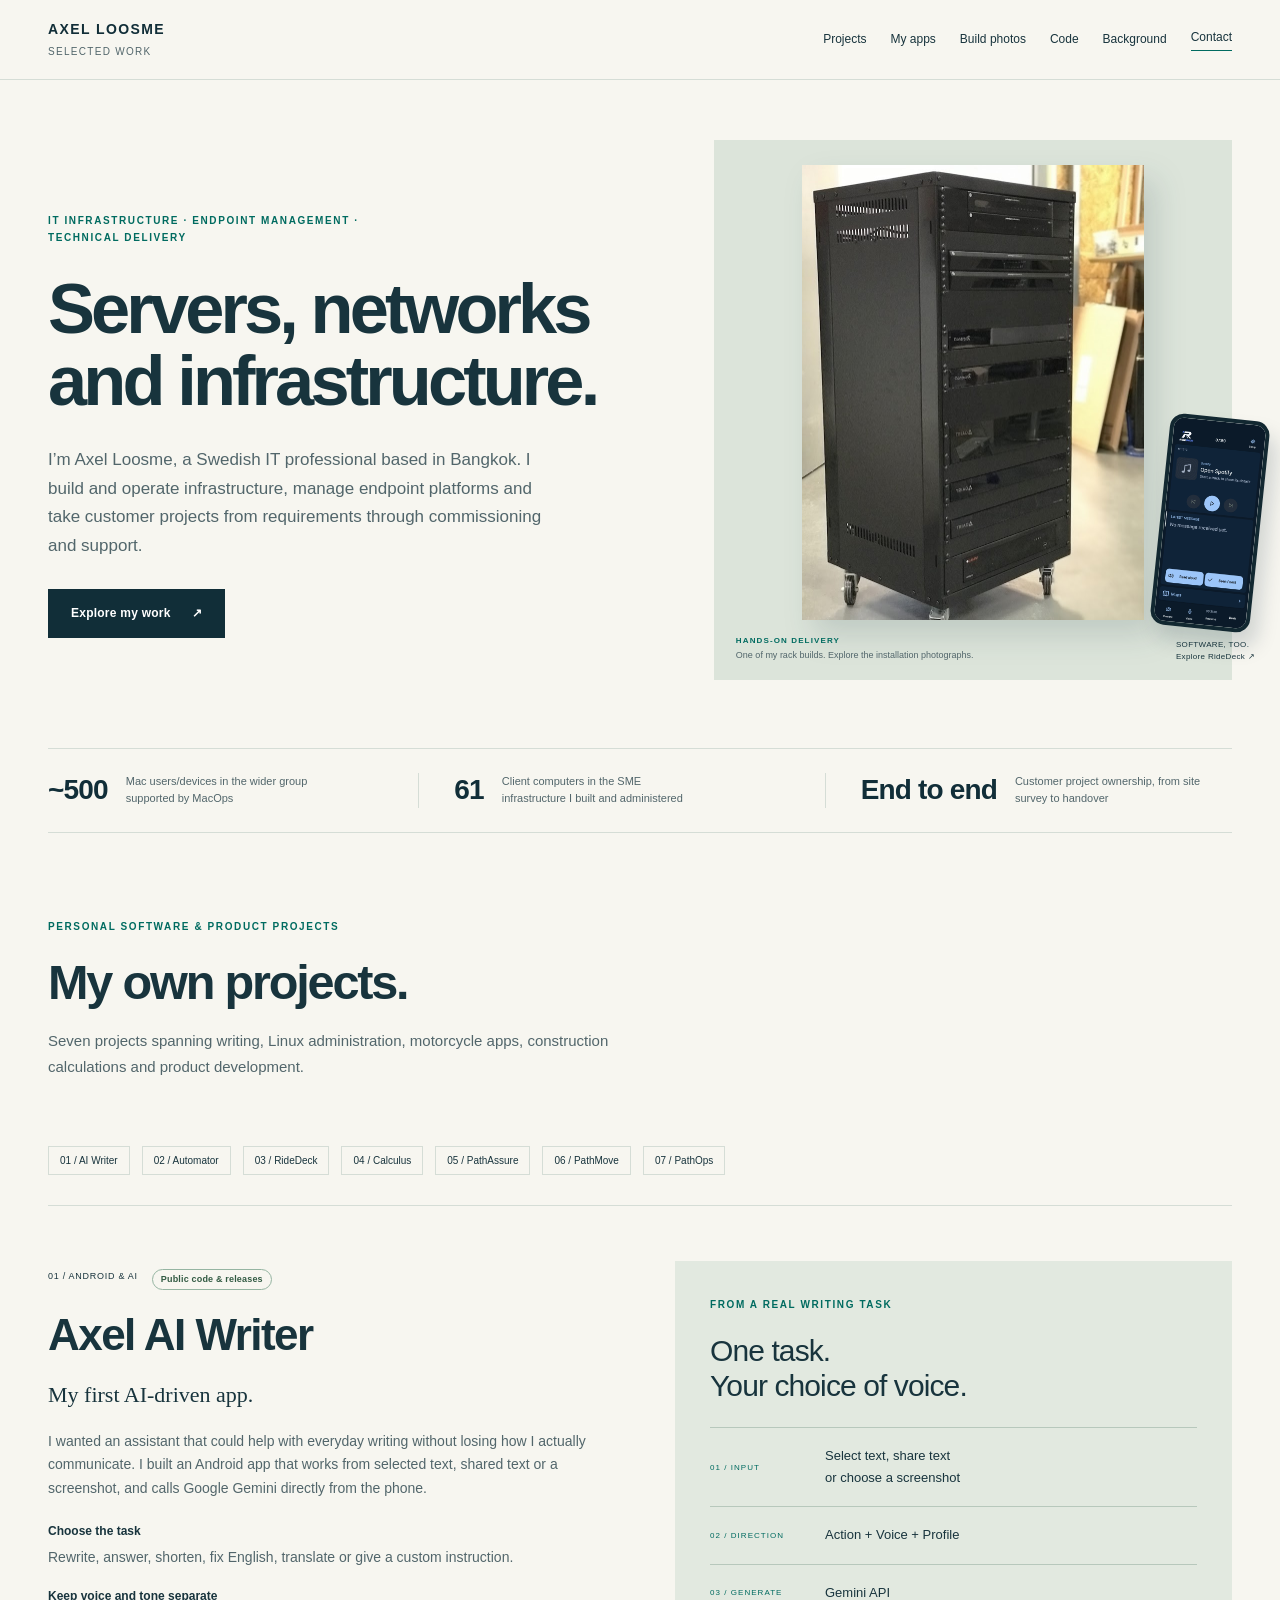
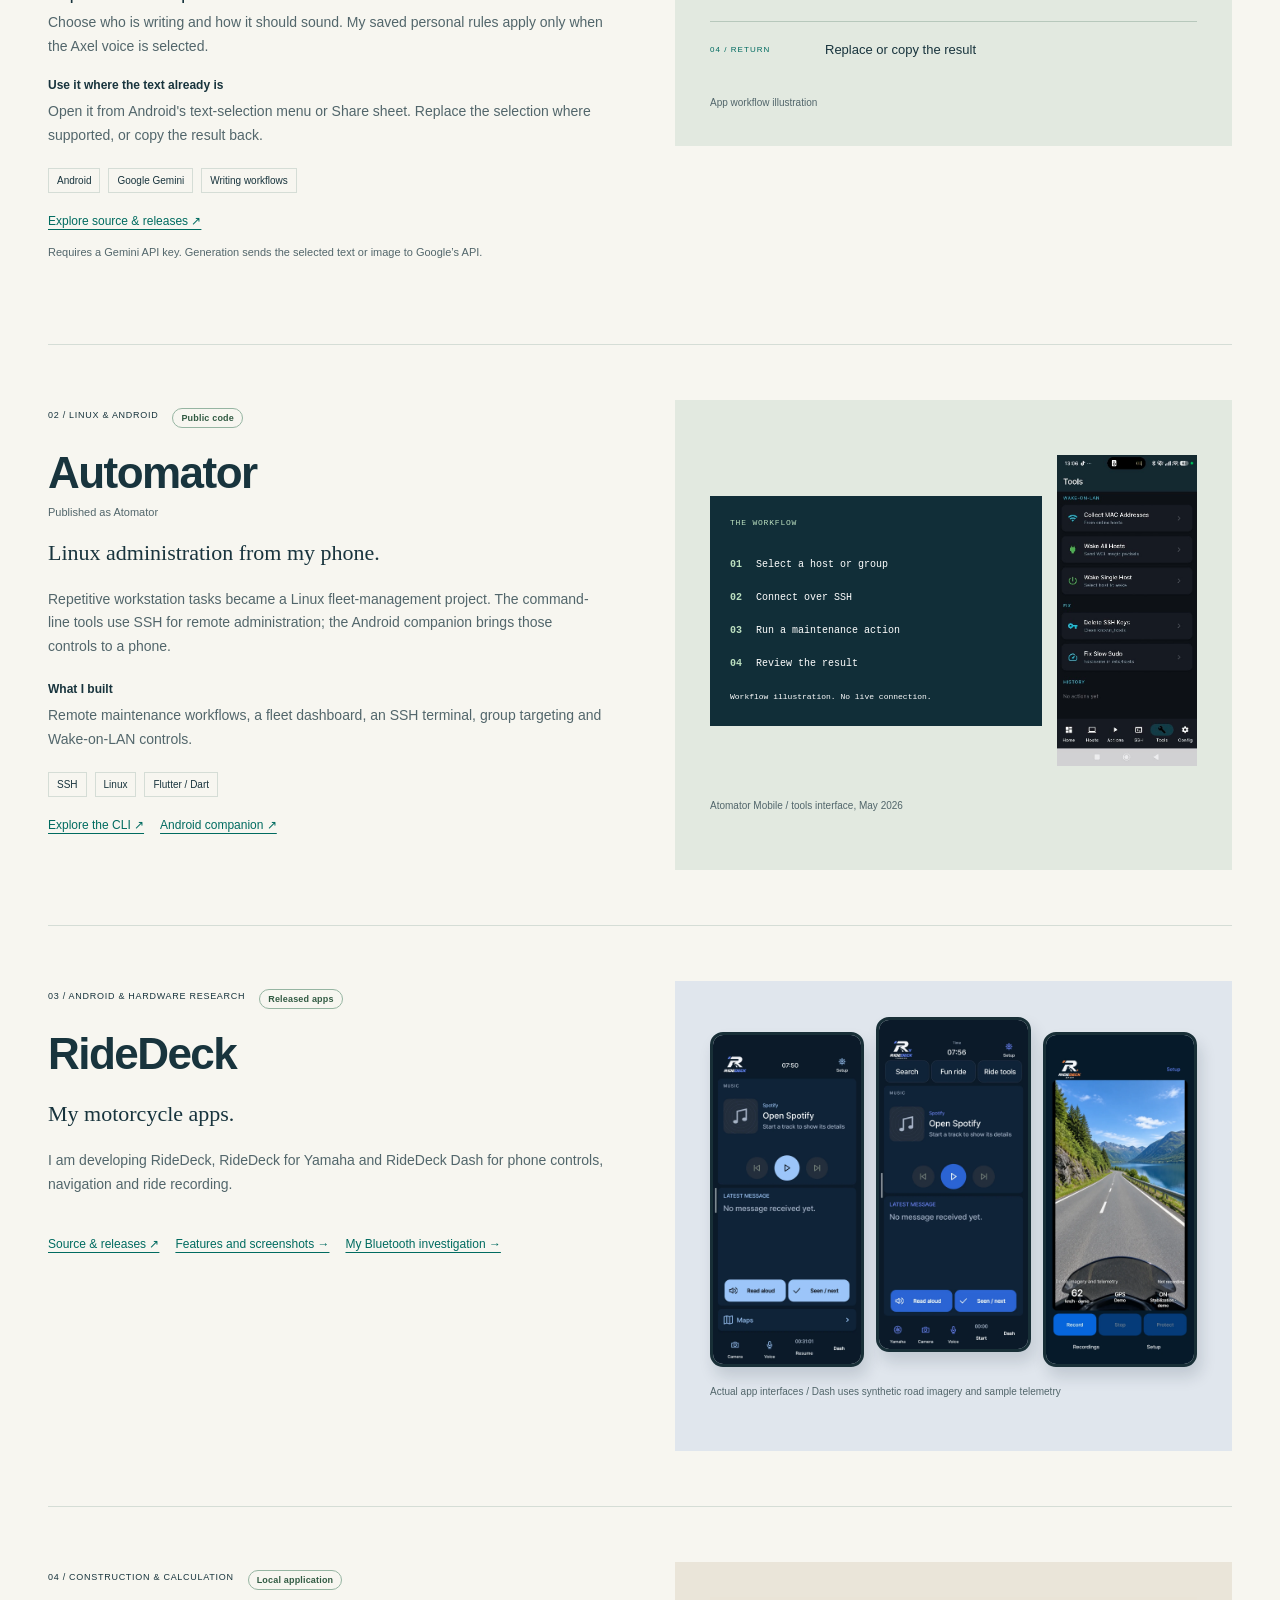
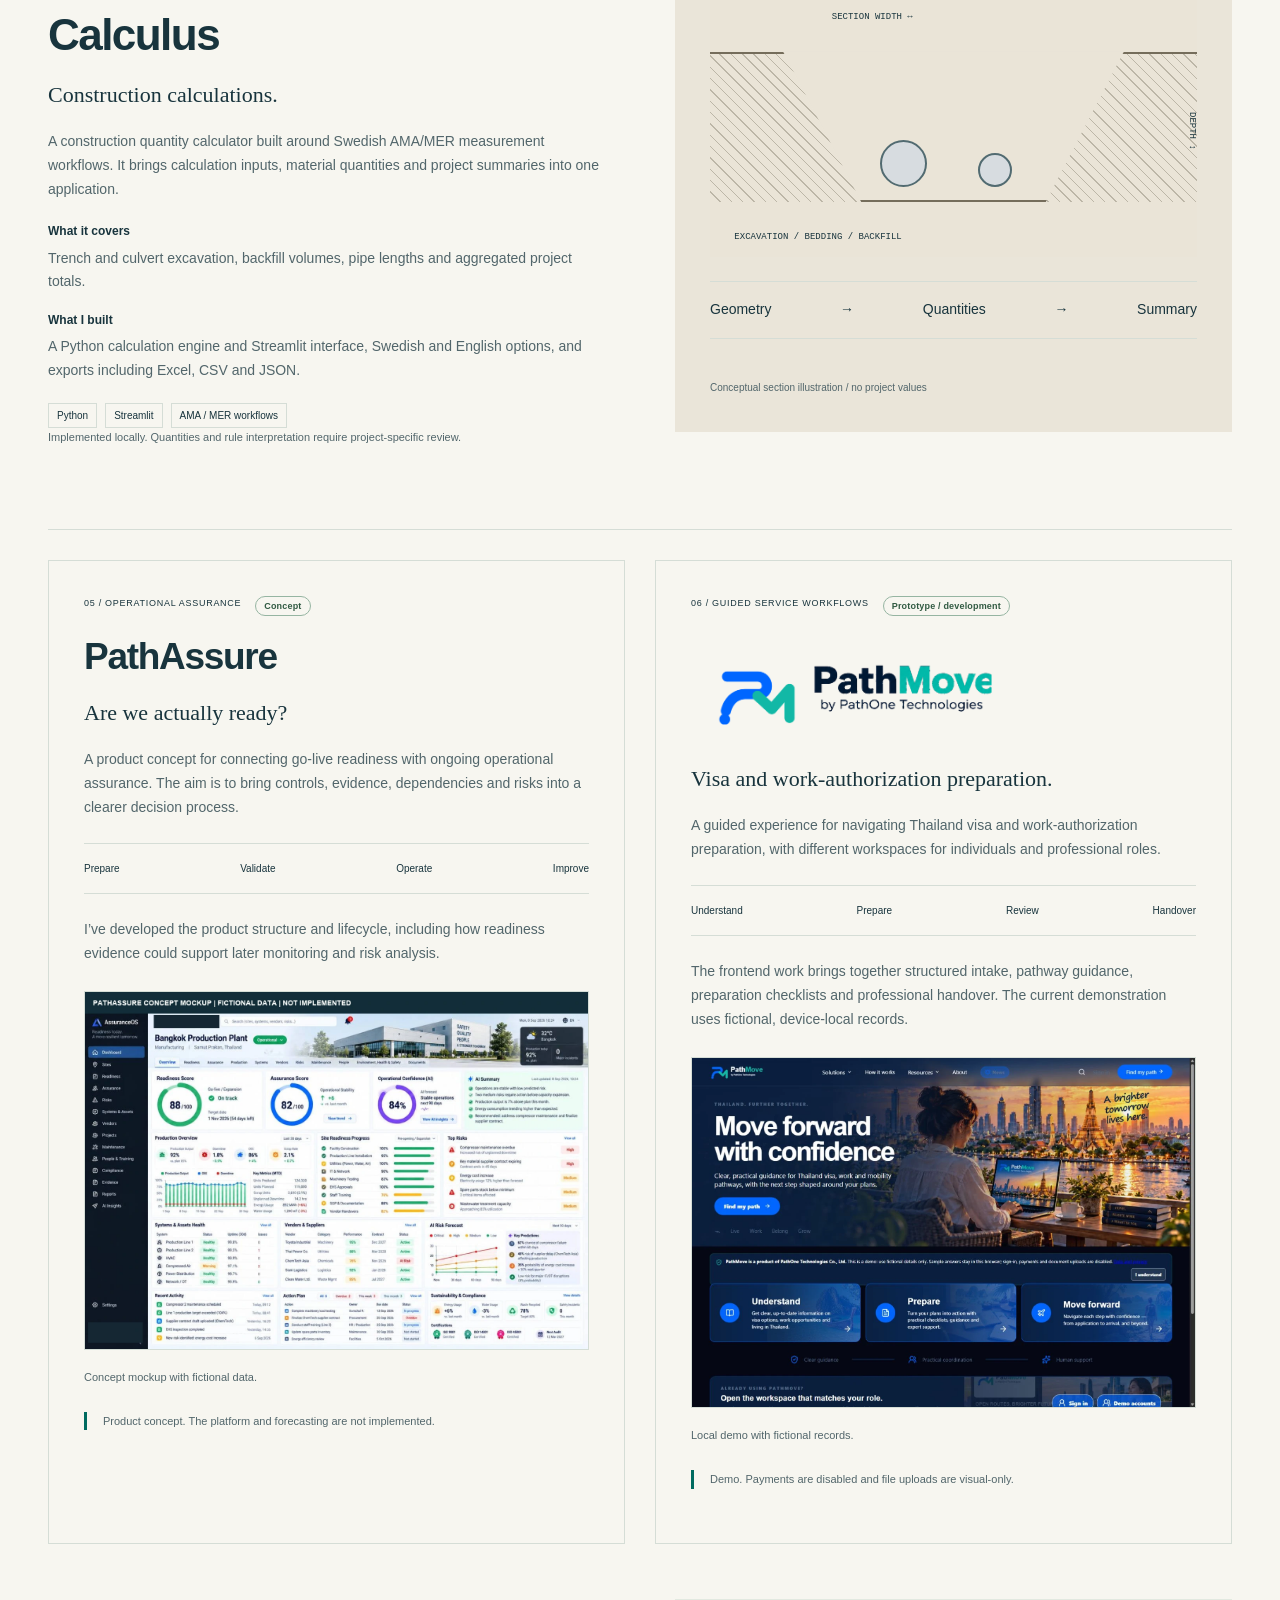
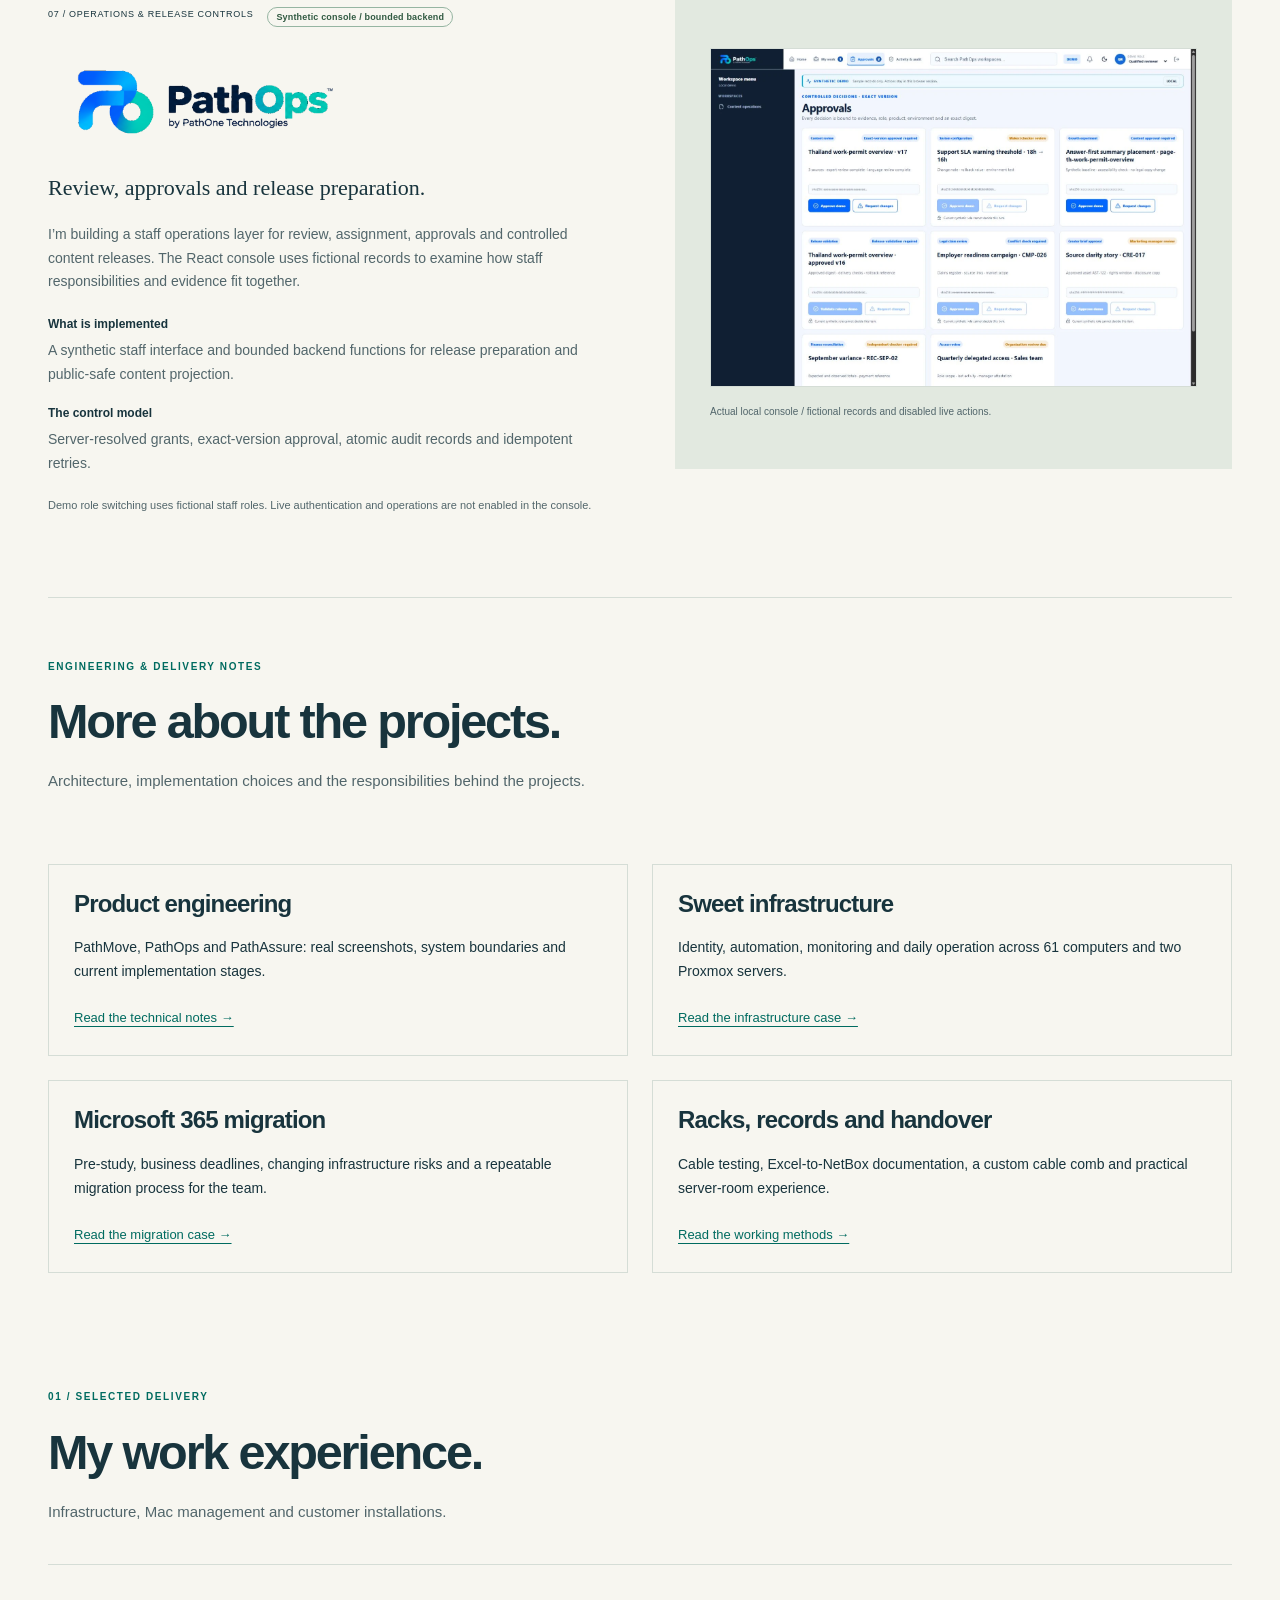
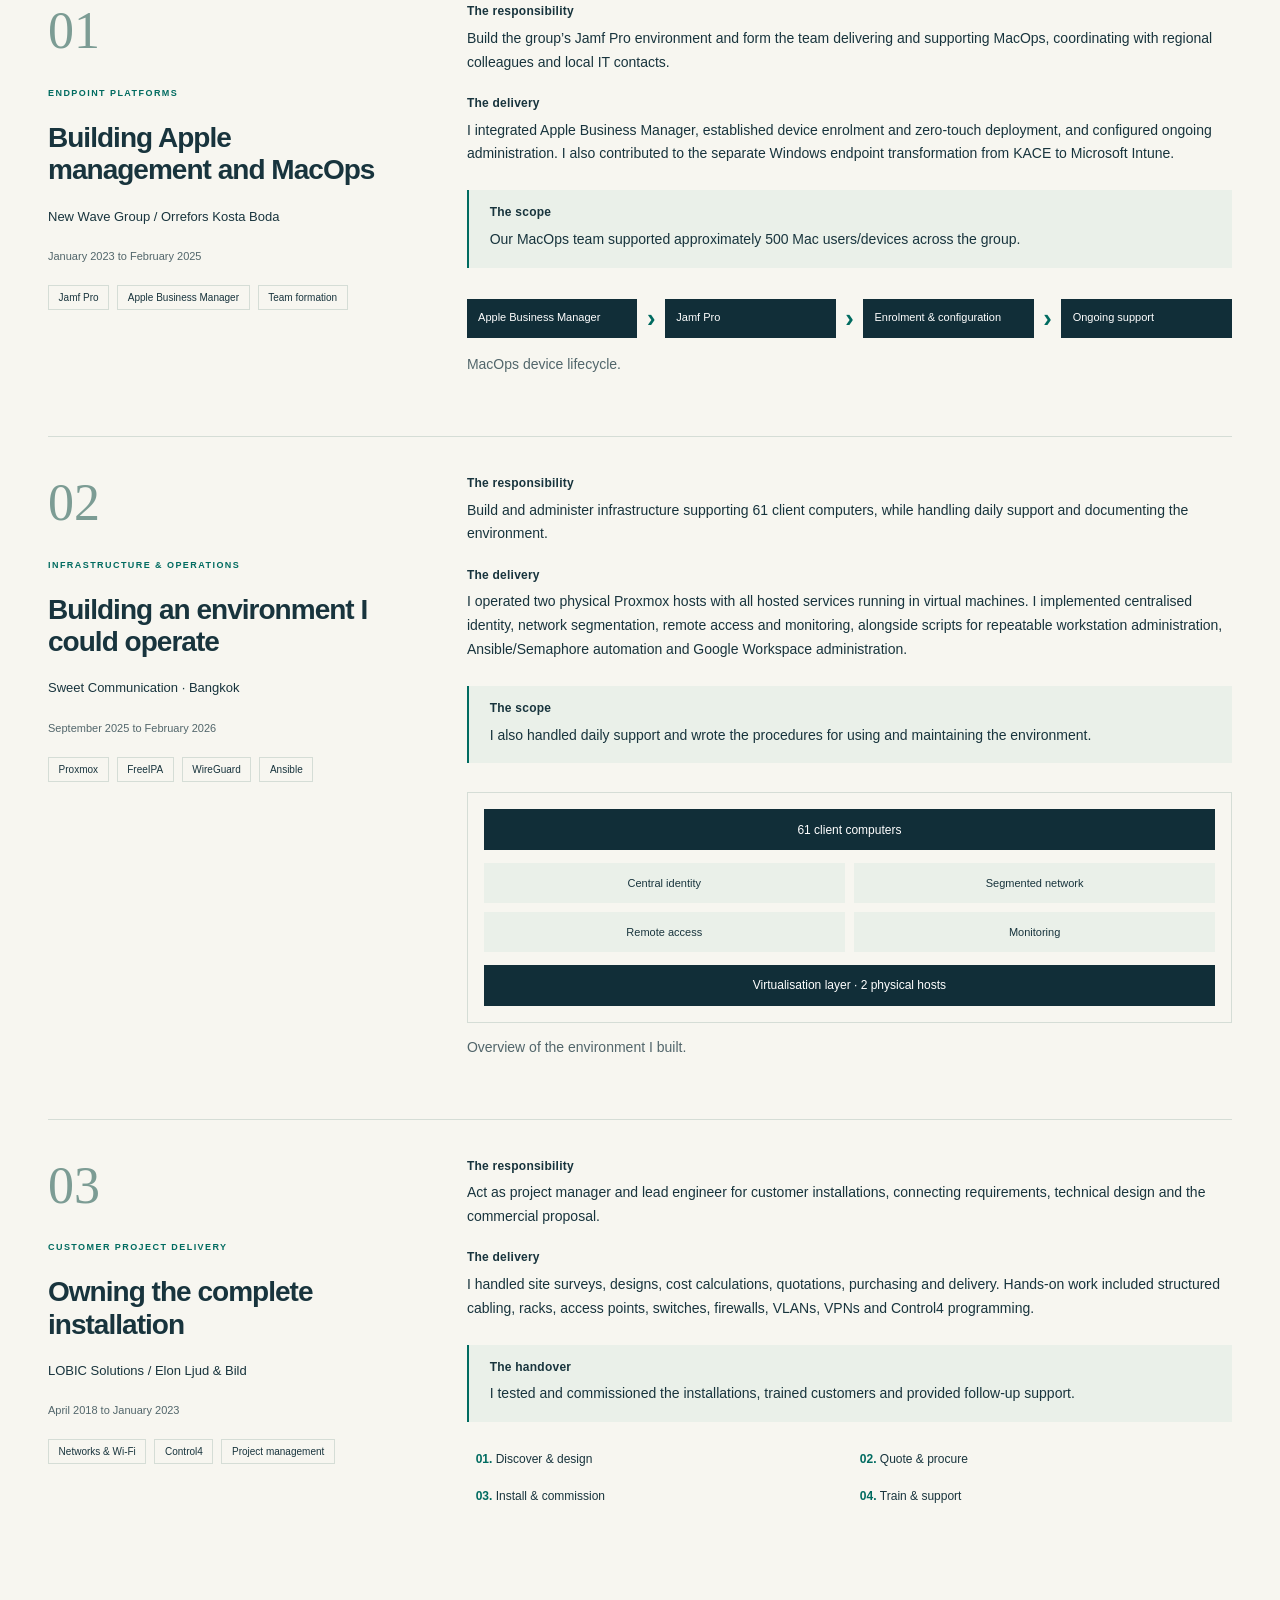
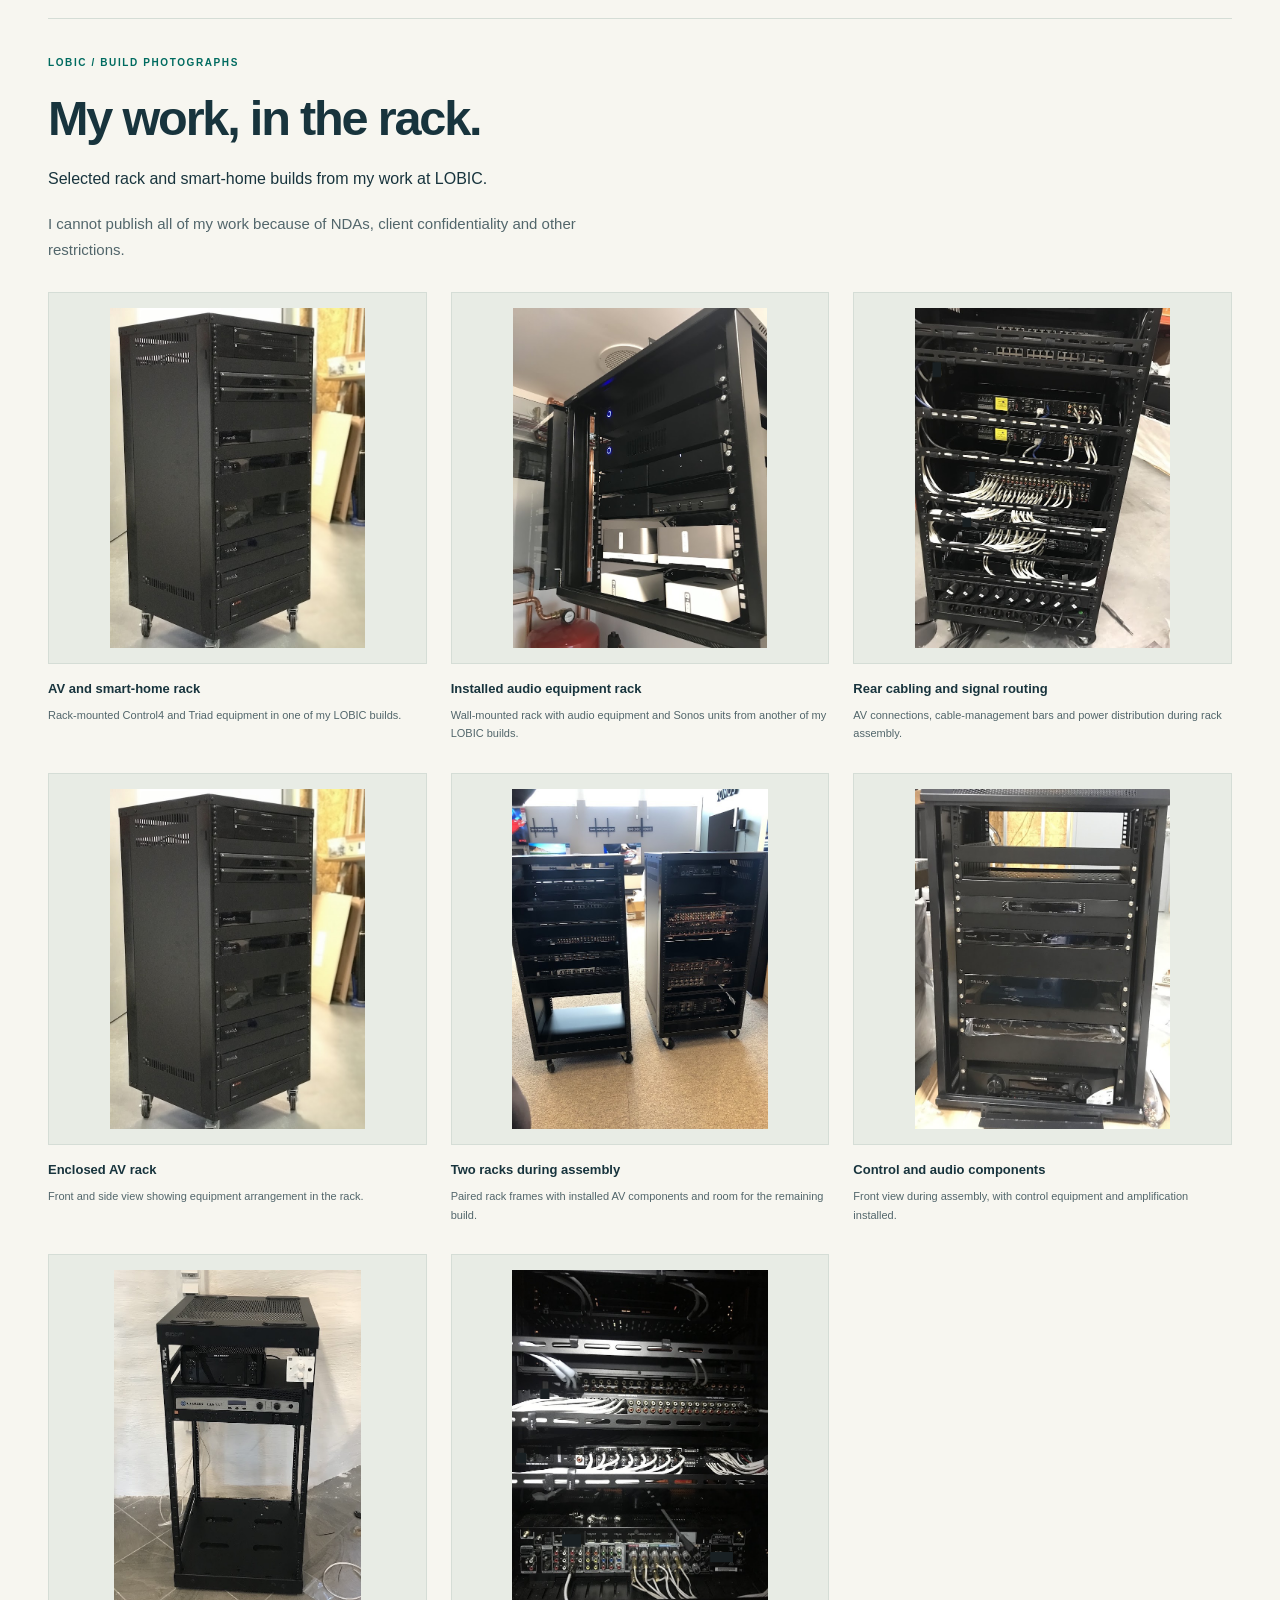
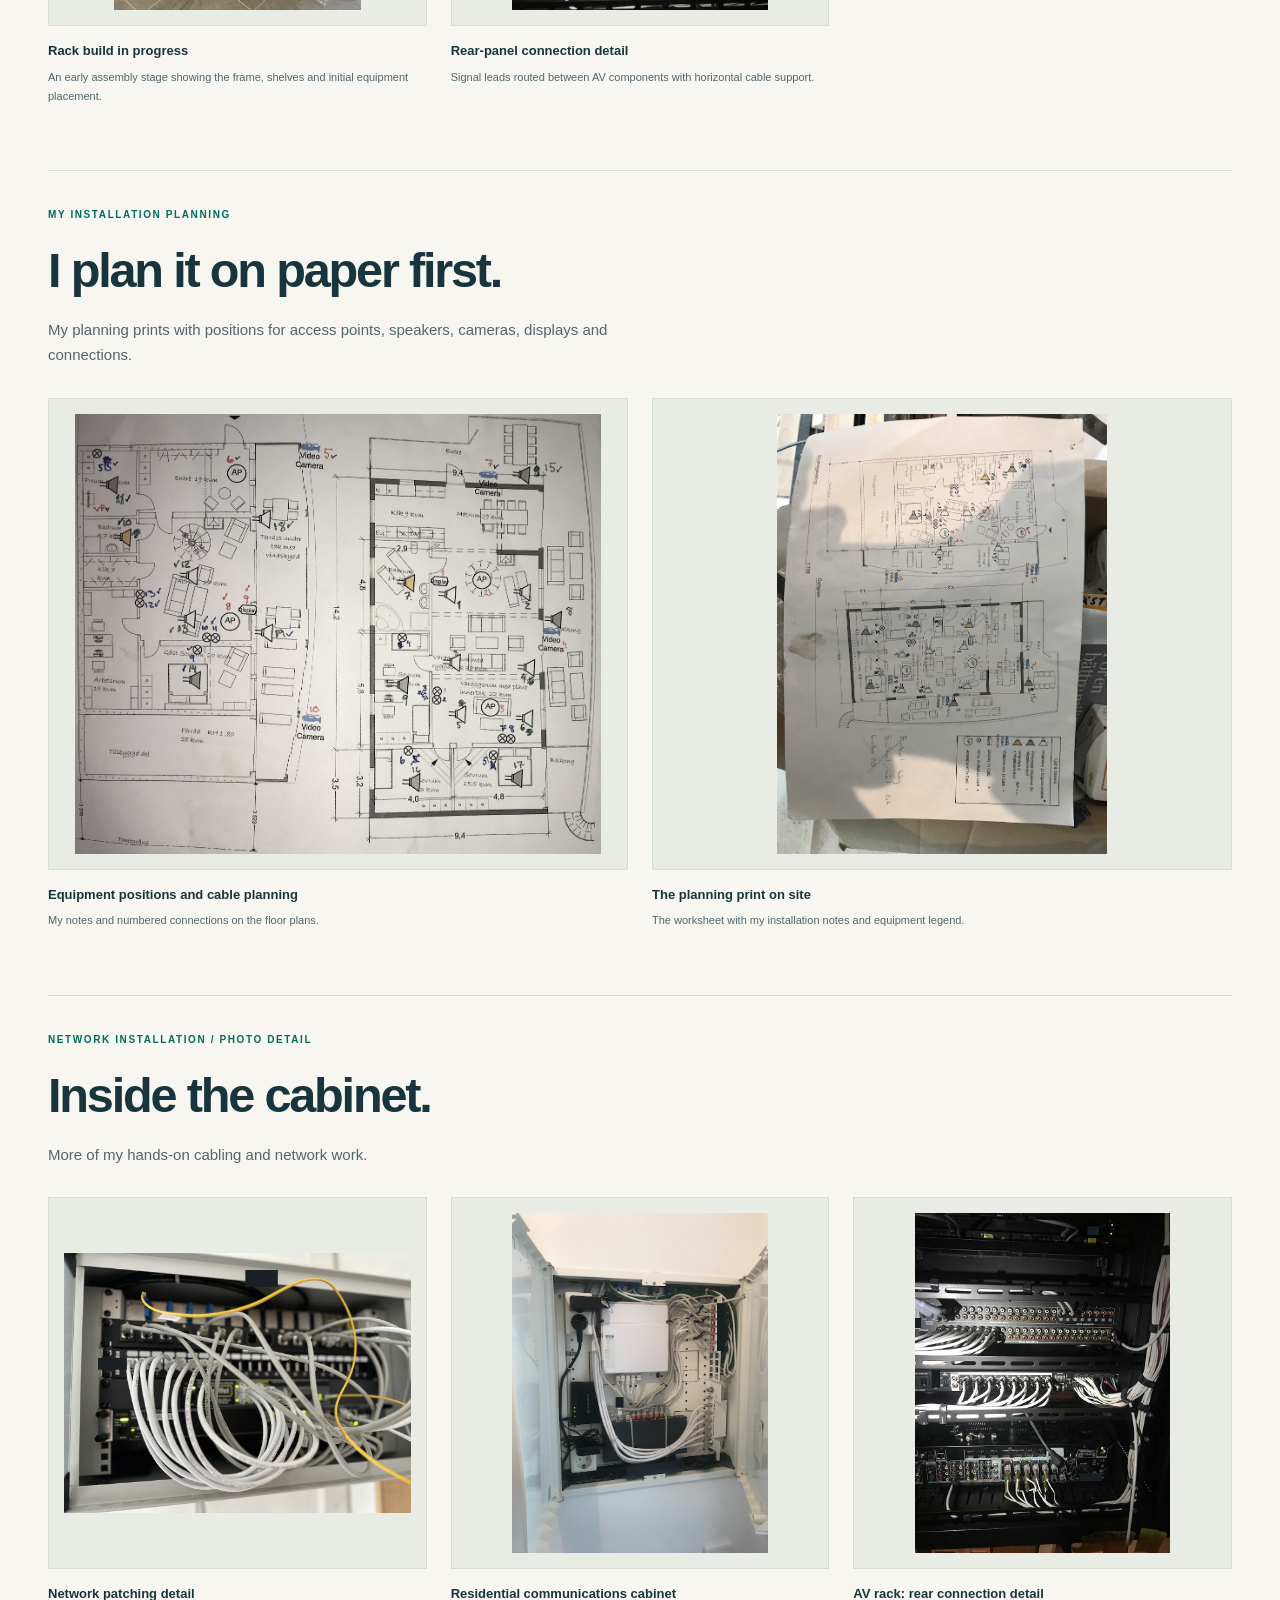
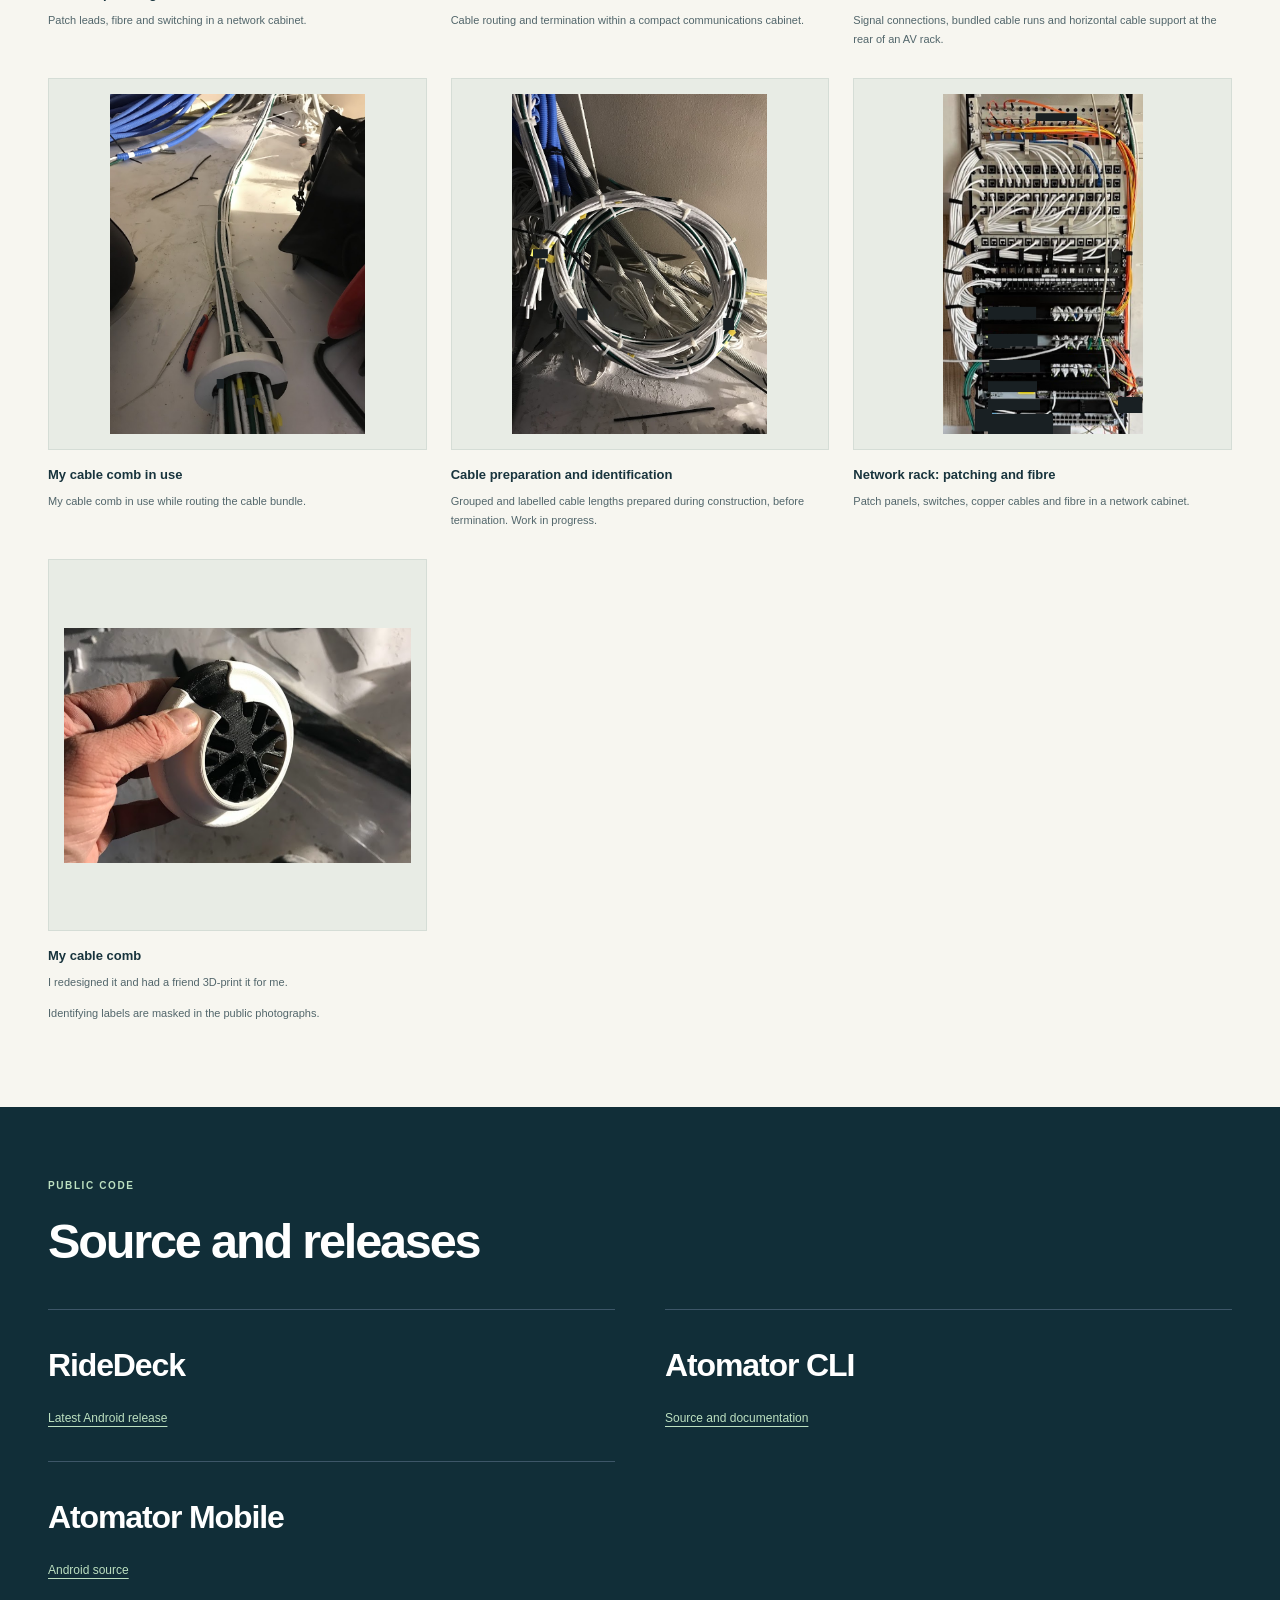
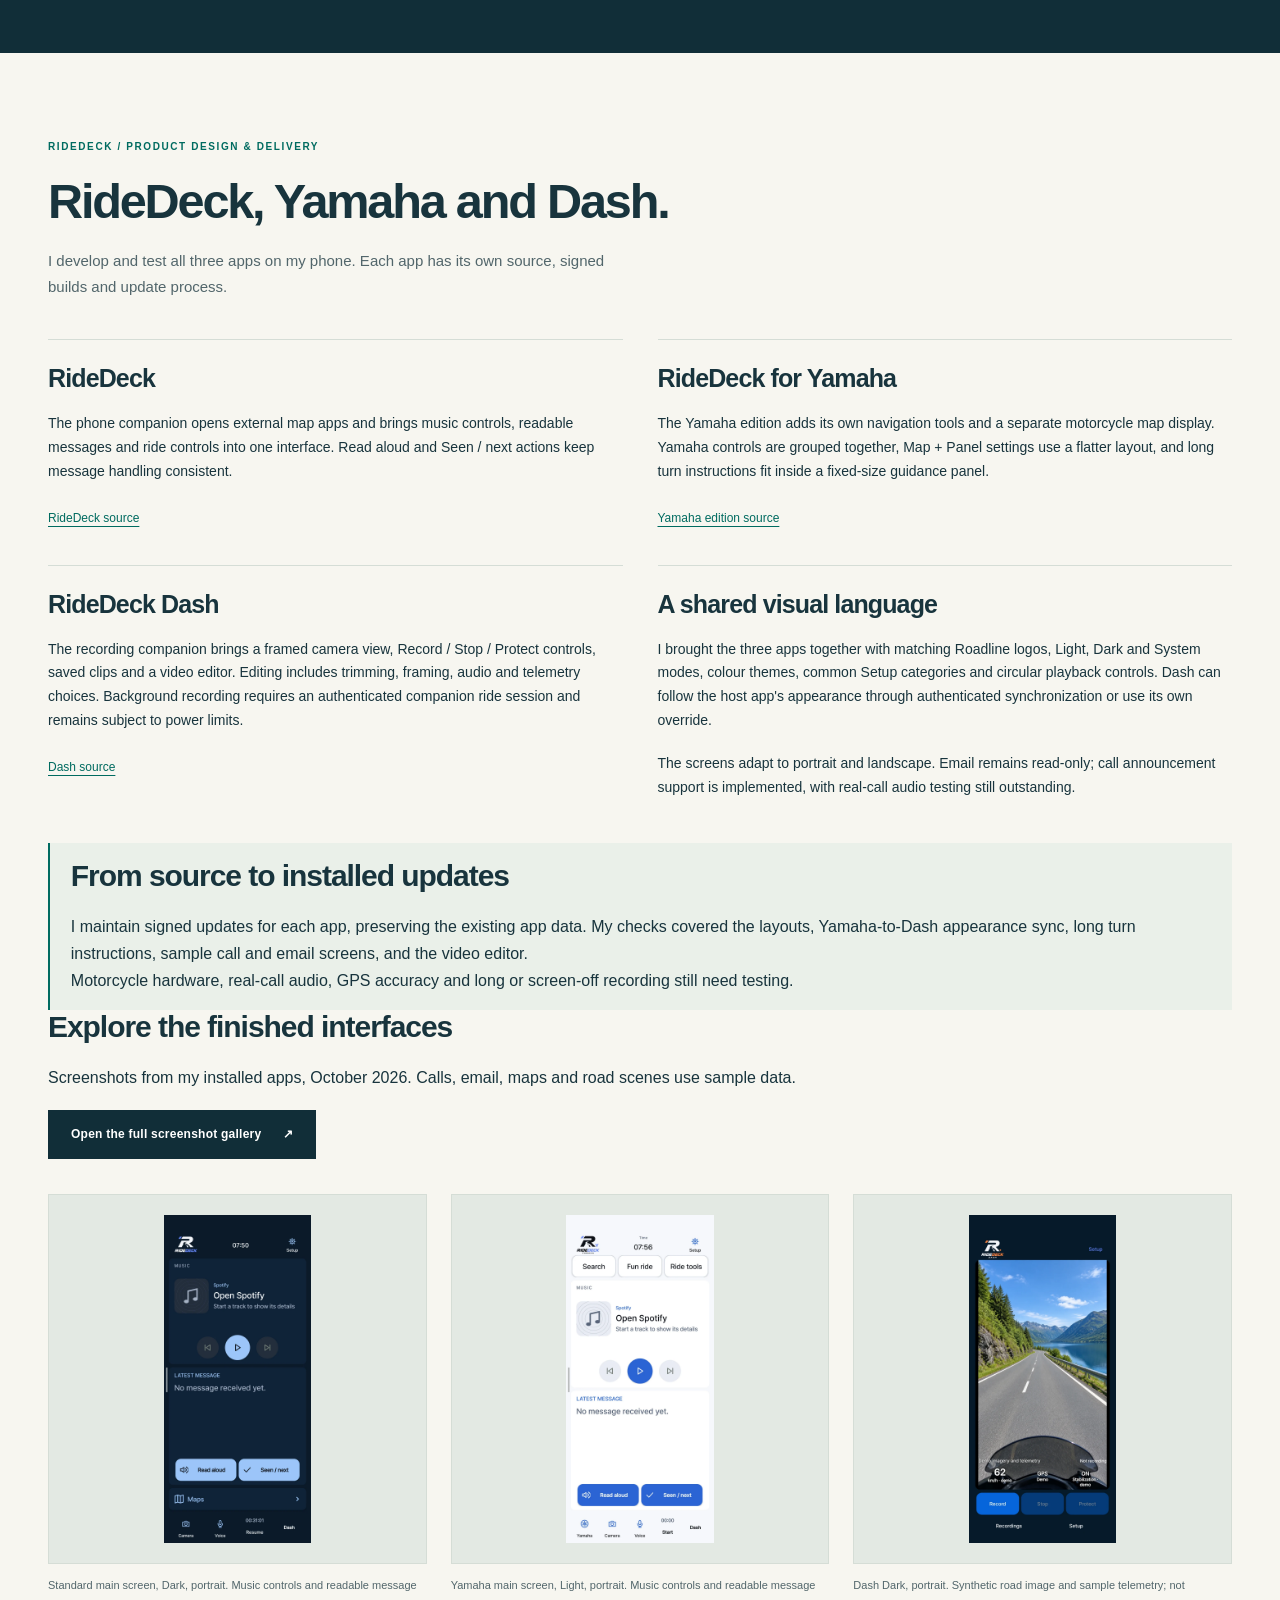
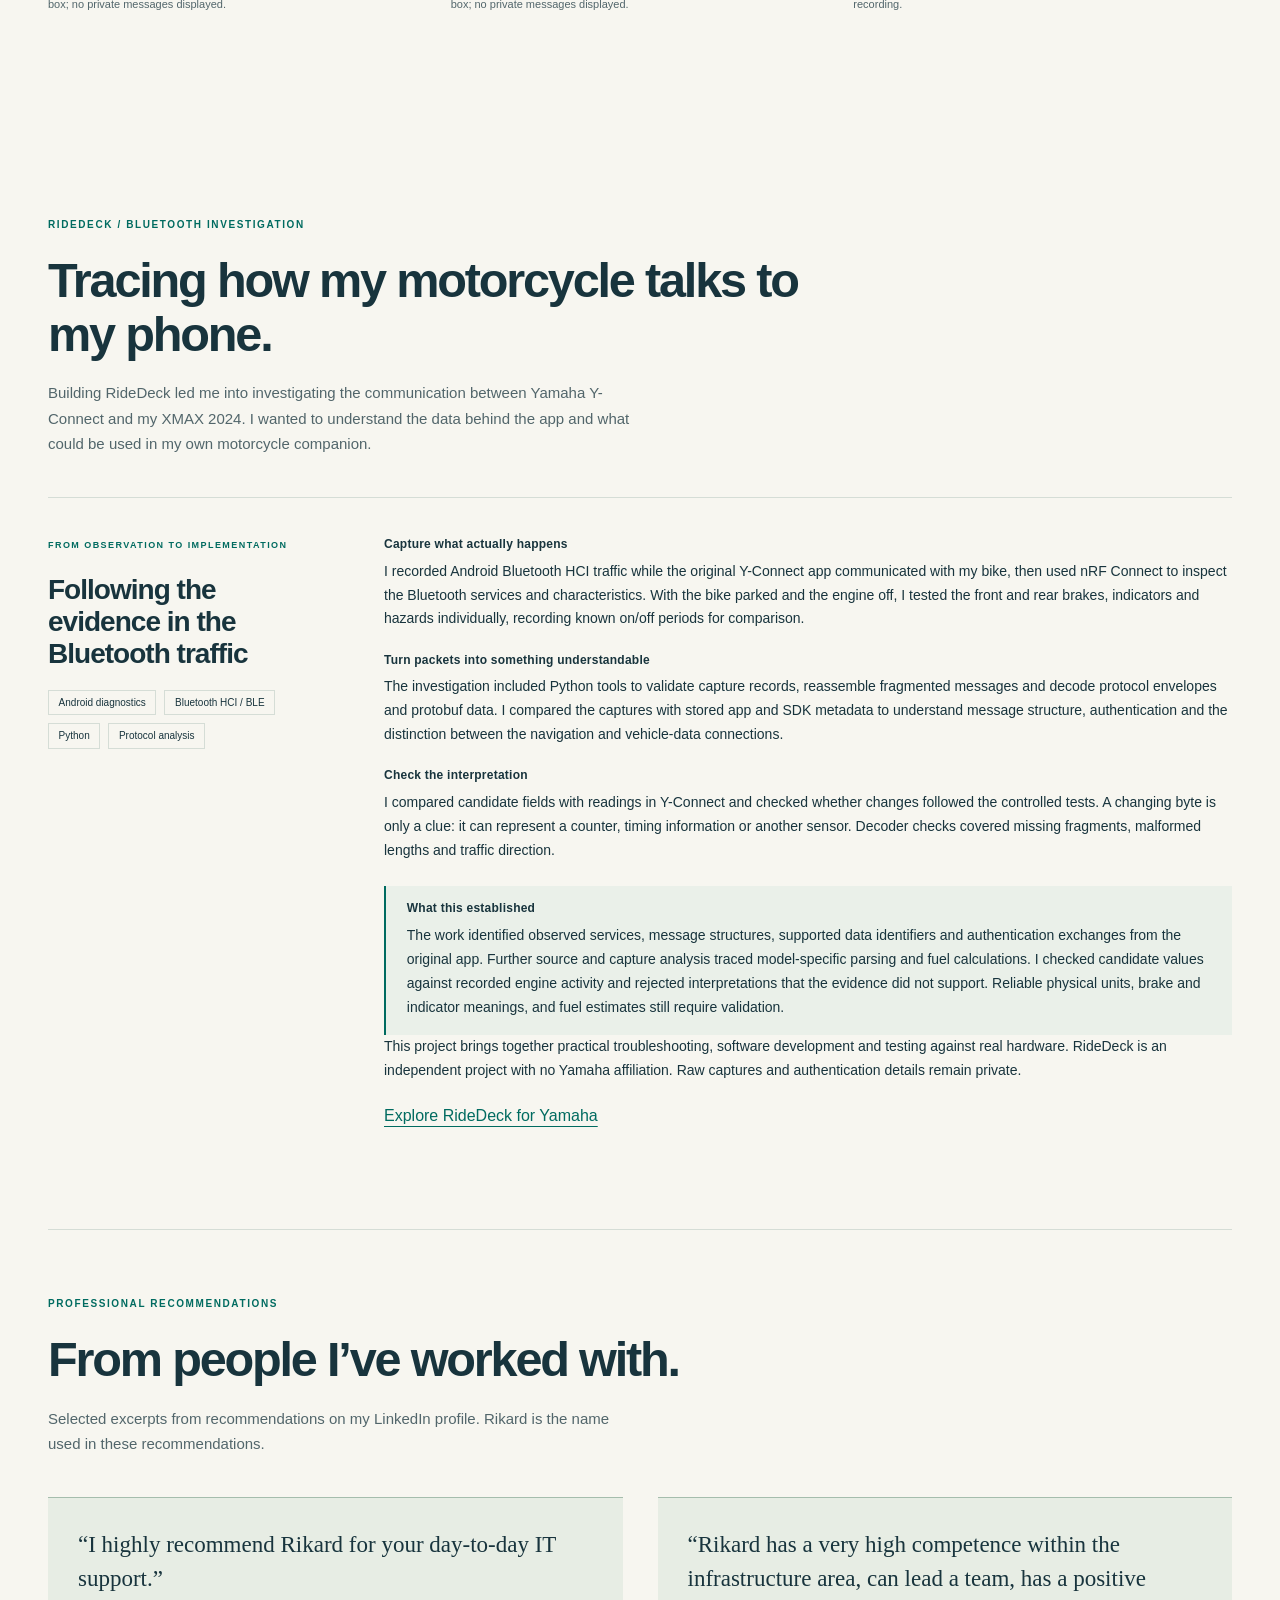
==== commit 95656278: "Add LOBIC lighting detail and portfolio confidentiality note" ====
--- a/index.html
+++ b/index.html
@@ -8,7 +8,7 @@
   <link rel="icon" type="image/svg+xml" href="data:image/svg+xml,%3Csvg xmlns='http://www.w3.org/2000/svg' viewBox='0 0 64 64'%3E%3Crect width='64' height='64' rx='12' fill='%230c2235'/%3E%3Cpath d='M14 46 29 17h7l14 29h-9l-3-7H25l-3 7zm14-14h7l-3-9z' fill='%235ce0ce'/%3E%3C/svg%3E">
   <link rel="stylesheet" href="styles.css">
   <link rel="stylesheet" href="redesign.css">
-  <link rel="stylesheet" href="technical.css">
+  <link rel="stylesheet" href="technical.css?v=20261021-logos">
 </head>
 <body>
 <a class="skip" href="#main">Skip to content</a>
@@ -26,7 +26,7 @@
 <article id="ridedeck-project" class="project"><div class="project-copy"><div class="meta"><span>03 / ANDROID & HARDWARE RESEARCH</span><span class="status">Released apps</span></div><h3>RideDeck</h3><p class="tagline">My motorcycle apps.</p><p>I am developing RideDeck, RideDeck for Yamaha and RideDeck Dash for phone controls, navigation and ride recording.</p><a class="text-link" href="https://github.com/axelsarassamit/RideDeck">Source & releases ↗</a><a class="text-link" href="#ridedeck-family">Features and screenshots →</a><a class="text-link" href="#ridedeck-research">My Bluetooth investigation →</a></div><figure class="visual ride"><div class="screen-row"><img src="assets/ridedeck/standard-dark-portrait.webp" alt="RideDeck standard app" loading="lazy" width="720" height="1600"><img src="assets/ridedeck/yamaha-dark-portrait.webp" alt="RideDeck Yamaha app" loading="lazy" width="720" height="1600"><img src="assets/ridedeck/dash-dark-portrait.webp" alt="RideDeck Dash recording app" loading="lazy" width="720" height="1600"></div><figcaption>Actual app interfaces / Dash uses synthetic road imagery and sample telemetry</figcaption></figure></article>
 <article id="calculus" class="project"><div class="project-copy"><div class="meta"><span>04 / CONSTRUCTION & CALCULATION</span><span class="status">Local application</span></div><h3>Calculus</h3><p class="tagline">Construction calculations.</p><p>A construction quantity calculator built around Swedish AMA/MER measurement workflows. It brings calculation inputs, material quantities and project summaries into one application.</p><dl><dt>What it covers</dt><dd>Trench and culvert excavation, backfill volumes, pipe lengths and aggregated project totals.</dd><dt>What I built</dt><dd>A Python calculation engine and Streamlit interface, Swedish and English options, and exports including Excel, CSV and JSON.</dd></dl><div class="tags"><span>Python</span><span>Streamlit</span><span>AMA / MER workflows</span></div><p class="small">Implemented locally. Quantities and rule interpretation require project-specific review.</p></div><figure class="visual calculus"><div class="drawing"><div class="ground"></div><div class="trench"></div><div class="pipe p1"></div><div class="pipe p2"></div><span class="dimension width">SECTION WIDTH ↔</span><span class="dimension depth">DEPTH ↕</span><span class="dimension bottom">EXCAVATION / BEDDING / BACKFILL</span></div><div class="calc-flow"><span>Geometry</span><b>→</b><span>Quantities</span><b>→</b><span>Summary</span></div><figcaption>Conceptual section illustration / no project values</figcaption></figure></article>
 <article id="pathassure" class="concept"><div class="meta"><span>05 / OPERATIONAL ASSURANCE</span><span class="status concept-status">Concept</span></div><h3>PathAssure</h3><p class="tagline">Are we actually ready?</p><p>A product concept for connecting go-live readiness with ongoing operational assurance. The aim is to bring controls, evidence, dependencies and risks into a clearer decision process.</p><div class="lifecycle"><span>Prepare</span><span>Validate</span><span>Operate</span><span>Improve</span></div><p>I’ve developed the product structure and lifecycle, including how readiness evidence could support later monitoring and risk analysis.</p><figure class="product-proof"><img src="assets/engineering/pathassure-concept.webp" width="1280" height="908" loading="lazy" alt="PathAssure historical concept dashboard with fictional data and identifying fields masked"><figcaption>Concept mockup with fictional data.</figcaption></figure><p class="boundary">Product concept. The platform and forecasting are not implemented.</p></article>
-<article id="pathmove" class="concept"><div class="meta"><span>06 / GUIDED SERVICE WORKFLOWS</span><span class="status concept-status">Prototype / development</span></div><h3 class="product-brand"><img class="official-product-logo" src="assets/brands/pathmove-official.png" alt="PathMove by PathOne Technologies"></h3><p class="tagline">Visa and work-authorization preparation.</p><p>A guided experience for navigating Thailand visa and work-authorization preparation, with different workspaces for individuals and professional roles.</p><div class="lifecycle"><span>Understand</span><span>Prepare</span><span>Review</span><span>Handover</span></div><p>The frontend work brings together structured intake, pathway guidance, preparation checklists and professional handover. The current demonstration uses fictional, device-local records.</p><figure class="product-proof"><img src="assets/engineering/pathmove-home.webp" width="1425" height="990" loading="lazy" alt="PathMove local demonstration homepage"><figcaption>Local demo with fictional records.</figcaption></figure><p class="boundary">Demo. Payments are disabled and file uploads are visual-only.</p></article><article id="pathops" class="project pathops-proof"><div class="project-copy"><div class="meta"><span>07 / OPERATIONS &amp; RELEASE CONTROLS</span><span class="status">Synthetic console / bounded backend</span></div><h3 class="product-brand"><img class="official-product-logo" src="assets/brands/pathops-official.png" alt="PathOps by PathOne Technologies"></h3><p class="tagline">Review, approvals and release preparation.</p><p>I’m building a staff operations layer for review, assignment, approvals and controlled content releases. The React console uses fictional records to examine how staff responsibilities and evidence fit together.</p><dl><dt>What is implemented</dt><dd>A synthetic staff interface and bounded backend functions for release preparation and public-safe content projection.</dd><dt>The control model</dt><dd>Server-resolved grants, exact-version approval, atomic audit records and idempotent retries.</dd></dl><p class="small">Demo role switching uses fictional staff roles. Live authentication and operations are not enabled in the console.</p></div><figure class="visual"><img src="assets/engineering/pathops-approvals.webp" width="1425" height="990" loading="lazy" alt="PathOps synthetic approval console"><figcaption>Actual local console / fictional records and disabled live actions.</figcaption></figure></article></section>
+<article id="pathmove" class="concept"><div class="meta"><span>06 / GUIDED SERVICE WORKFLOWS</span><span class="status concept-status">Prototype / development</span></div><h3 class="product-brand"><img class="official-product-logo" width="320" height="107" src="assets/brands/pathmove-official.png" alt="PathMove by PathOne Technologies"></h3><p class="tagline">Visa and work-authorization preparation.</p><p>A guided experience for navigating Thailand visa and work-authorization preparation, with different workspaces for individuals and professional roles.</p><div class="lifecycle"><span>Understand</span><span>Prepare</span><span>Review</span><span>Handover</span></div><p>The frontend work brings together structured intake, pathway guidance, preparation checklists and professional handover. The current demonstration uses fictional, device-local records.</p><figure class="product-proof"><img src="assets/engineering/pathmove-home.webp" width="1425" height="990" loading="lazy" alt="PathMove local demonstration homepage"><figcaption>Local demo with fictional records.</figcaption></figure><p class="boundary">Demo. Payments are disabled and file uploads are visual-only.</p></article><article id="pathops" class="project pathops-proof"><div class="project-copy"><div class="meta"><span>07 / OPERATIONS &amp; RELEASE CONTROLS</span><span class="status">Synthetic console / bounded backend</span></div><h3 class="product-brand"><img class="official-product-logo" width="320" height="110" src="assets/brands/pathops-official.png" alt="PathOps by PathOne Technologies"></h3><p class="tagline">Review, approvals and release preparation.</p><p>I’m building a staff operations layer for review, assignment, approvals and controlled content releases. The React console uses fictional records to examine how staff responsibilities and evidence fit together.</p><dl><dt>What is implemented</dt><dd>A synthetic staff interface and bounded backend functions for release preparation and public-safe content projection.</dd><dt>The control model</dt><dd>Server-resolved grants, exact-version approval, atomic audit records and idempotent retries.</dd></dl><p class="small">Demo role switching uses fictional staff roles. Live authentication and operations are not enabled in the console.</p></div><figure class="visual"><img src="assets/engineering/pathops-approvals.webp" width="1425" height="990" loading="lazy" alt="PathOps synthetic approval console"><figcaption>Actual local console / fictional records and disabled live actions.</figcaption></figure></article></section>
 <section id="technical-notes" class="wrap"><div class="section-heading"><p class="eyebrow">ENGINEERING &amp; DELIVERY NOTES</p><h2>More about the projects.</h2><p>Architecture, implementation choices and the responsibilities behind the projects.</p></div><div class="technical-links"><article><h3>Product engineering</h3><p>PathMove, PathOps and PathAssure: real screenshots, system boundaries and current implementation stages.</p><a class="text-link" href="product-engineering.html">Read the technical notes →</a></article><article><h3>Sweet infrastructure</h3><p>Identity, automation, monitoring and daily operation across 61 computers and two Proxmox servers.</p><a class="text-link" href="sweet-infrastructure.html">Read the infrastructure case →</a></article><article><h3>Microsoft 365 migration</h3><p>Pre-study, business deadlines, changing infrastructure risks and a repeatable migration process for the team.</p><a class="text-link" href="microsoft365-migration.html">Read the migration case →</a></article><article><h3>Racks, records and handover</h3><p>Cable testing, Excel-to-NetBox documentation, a custom cable comb and practical server-room experience.</p><a class="text-link" href="physical-infrastructure.html">Read the working methods →</a></article></div></section>
 <section id="work" class="work wrap">
   <div class="section-heading"><p class="eyebrow">01 / SELECTED DELIVERY</p><h2>My work experience.</h2><p>Infrastructure, Mac management and customer installations.</p></div>
@@ -44,7 +44,7 @@
   </article>
 </section>
 <section id="gallery" class="gallery wrap" aria-labelledby="gallery-title">
- <div class="section-heading"><p class="eyebrow">LOBIC / BUILD PHOTOGRAPHS</p><h2 id="gallery-title">My work, in the rack.</h2><p>Selected rack and smart-home builds from my work at LOBIC. </p></div>
+ <div class="section-heading"><p class="eyebrow">LOBIC / BUILD PHOTOGRAPHS</p><h2 id="gallery-title">My work, in the rack.</h2><p>Selected rack and smart-home builds from my work at LOBIC.</p><p class="caption">I cannot publish all of my work because of NDAs, client confidentiality and other restrictions.</p></div>
  <div class="photo-grid">
   <figure><a href="assets/lobic-av-rack.png" aria-label="Open full-size LOBIC AV rack photograph"><img src="assets/lobic-av-rack.png" width="683" height="911" loading="lazy" alt="Freestanding black AV rack built by Axel at LOBIC, with Control4 and Triad equipment"></a><figcaption><strong>AV and smart-home rack</strong><span>Rack-mounted Control4 and Triad equipment in one of my LOBIC builds.</span></figcaption></figure>
   <figure><a href="assets/lobic-audio-rack.png" aria-label="Open full-size LOBIC audio rack photograph"><img src="assets/lobic-audio-rack.png" width="683" height="911" loading="lazy" alt="Wall-mounted equipment rack built by Axel at LOBIC, with audio equipment and Sonos units"></a><figcaption><strong>Installed audio equipment rack</strong><span>Wall-mounted rack with audio equipment and Sonos units from another of my LOBIC builds.</span></figcaption></figure>
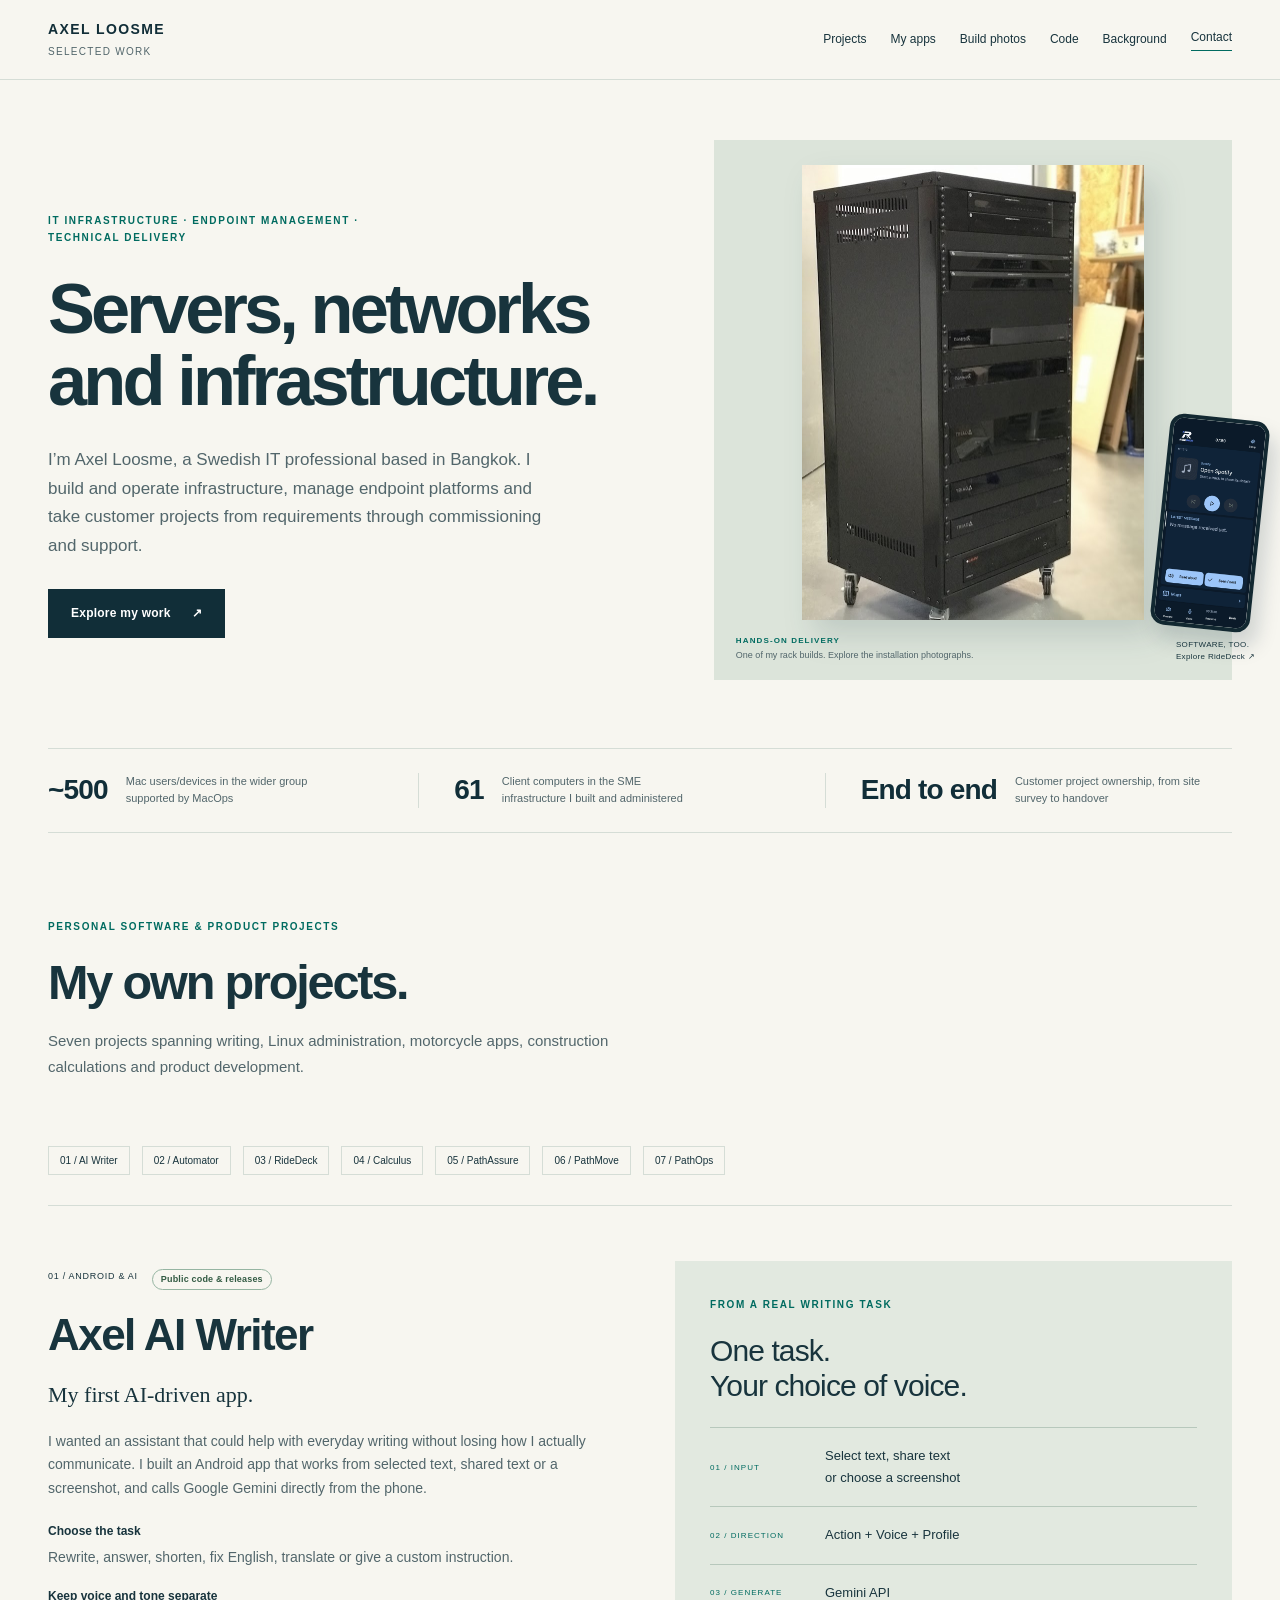
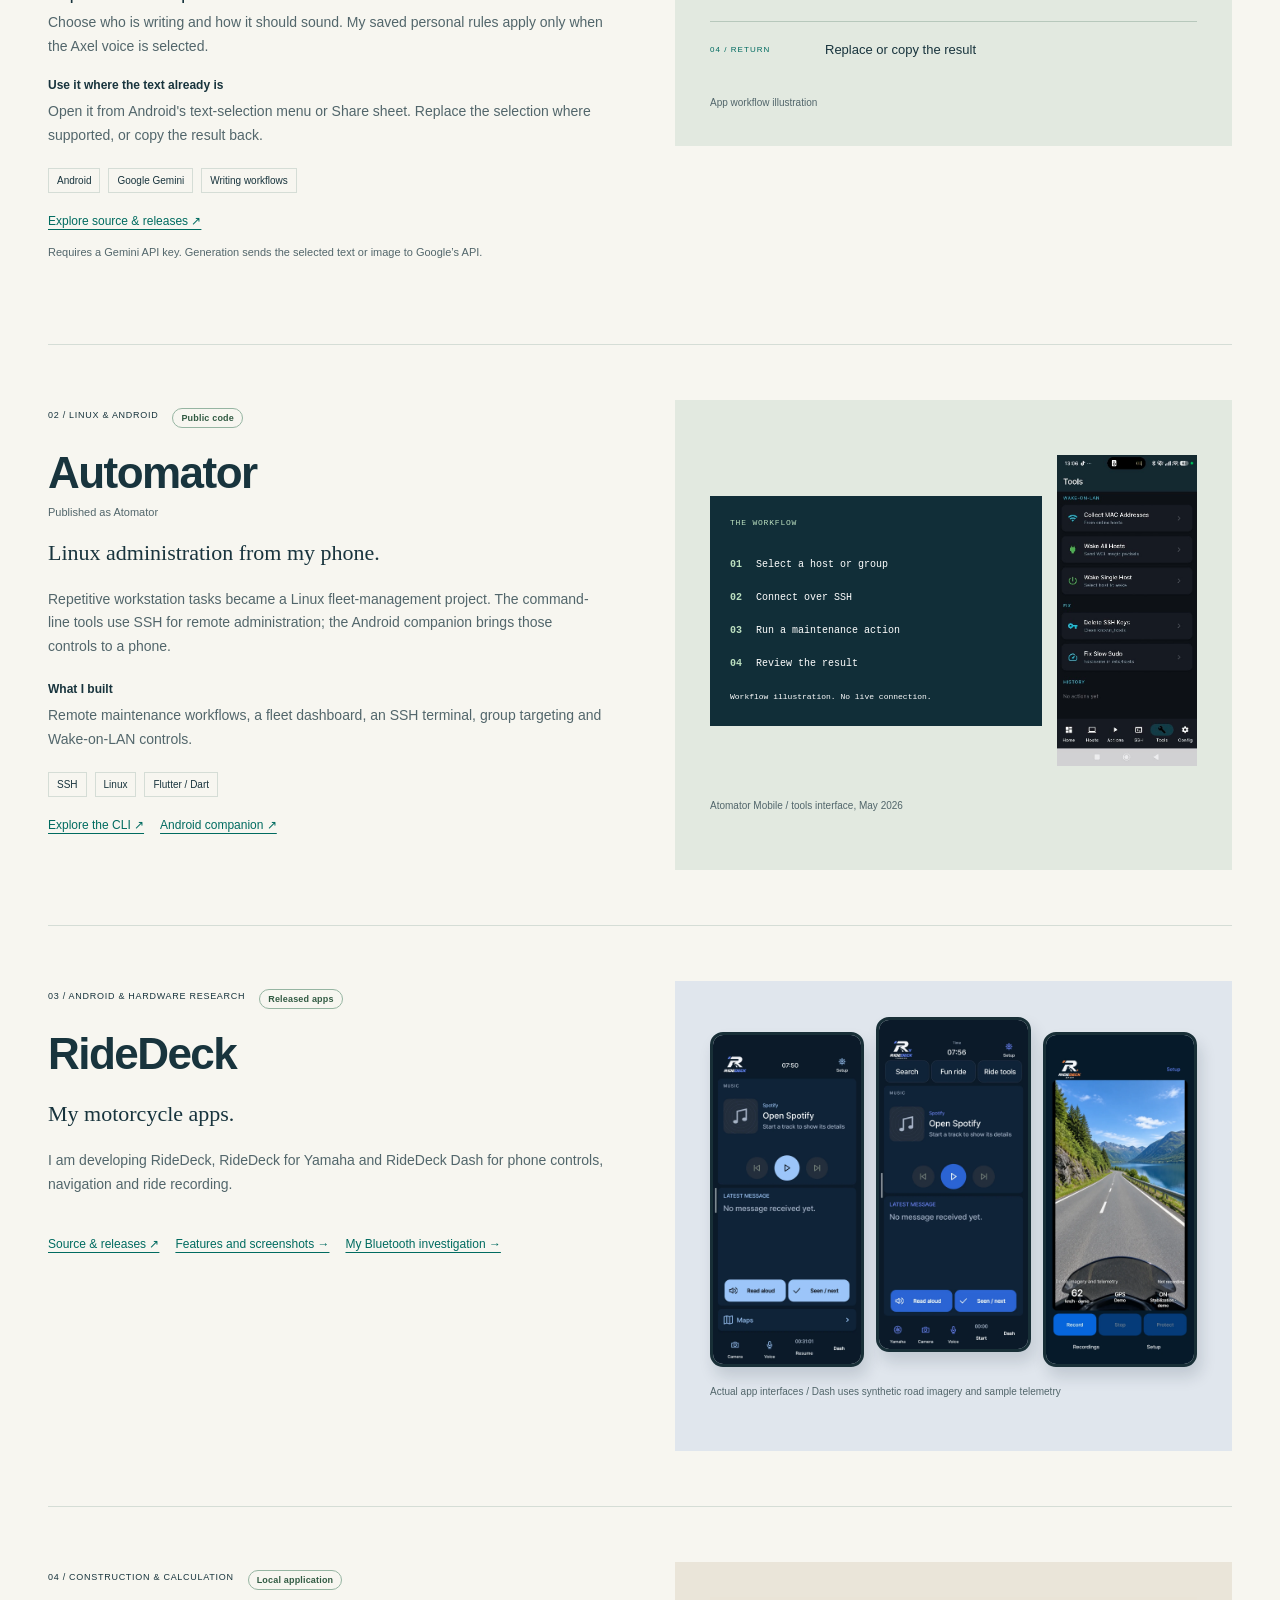
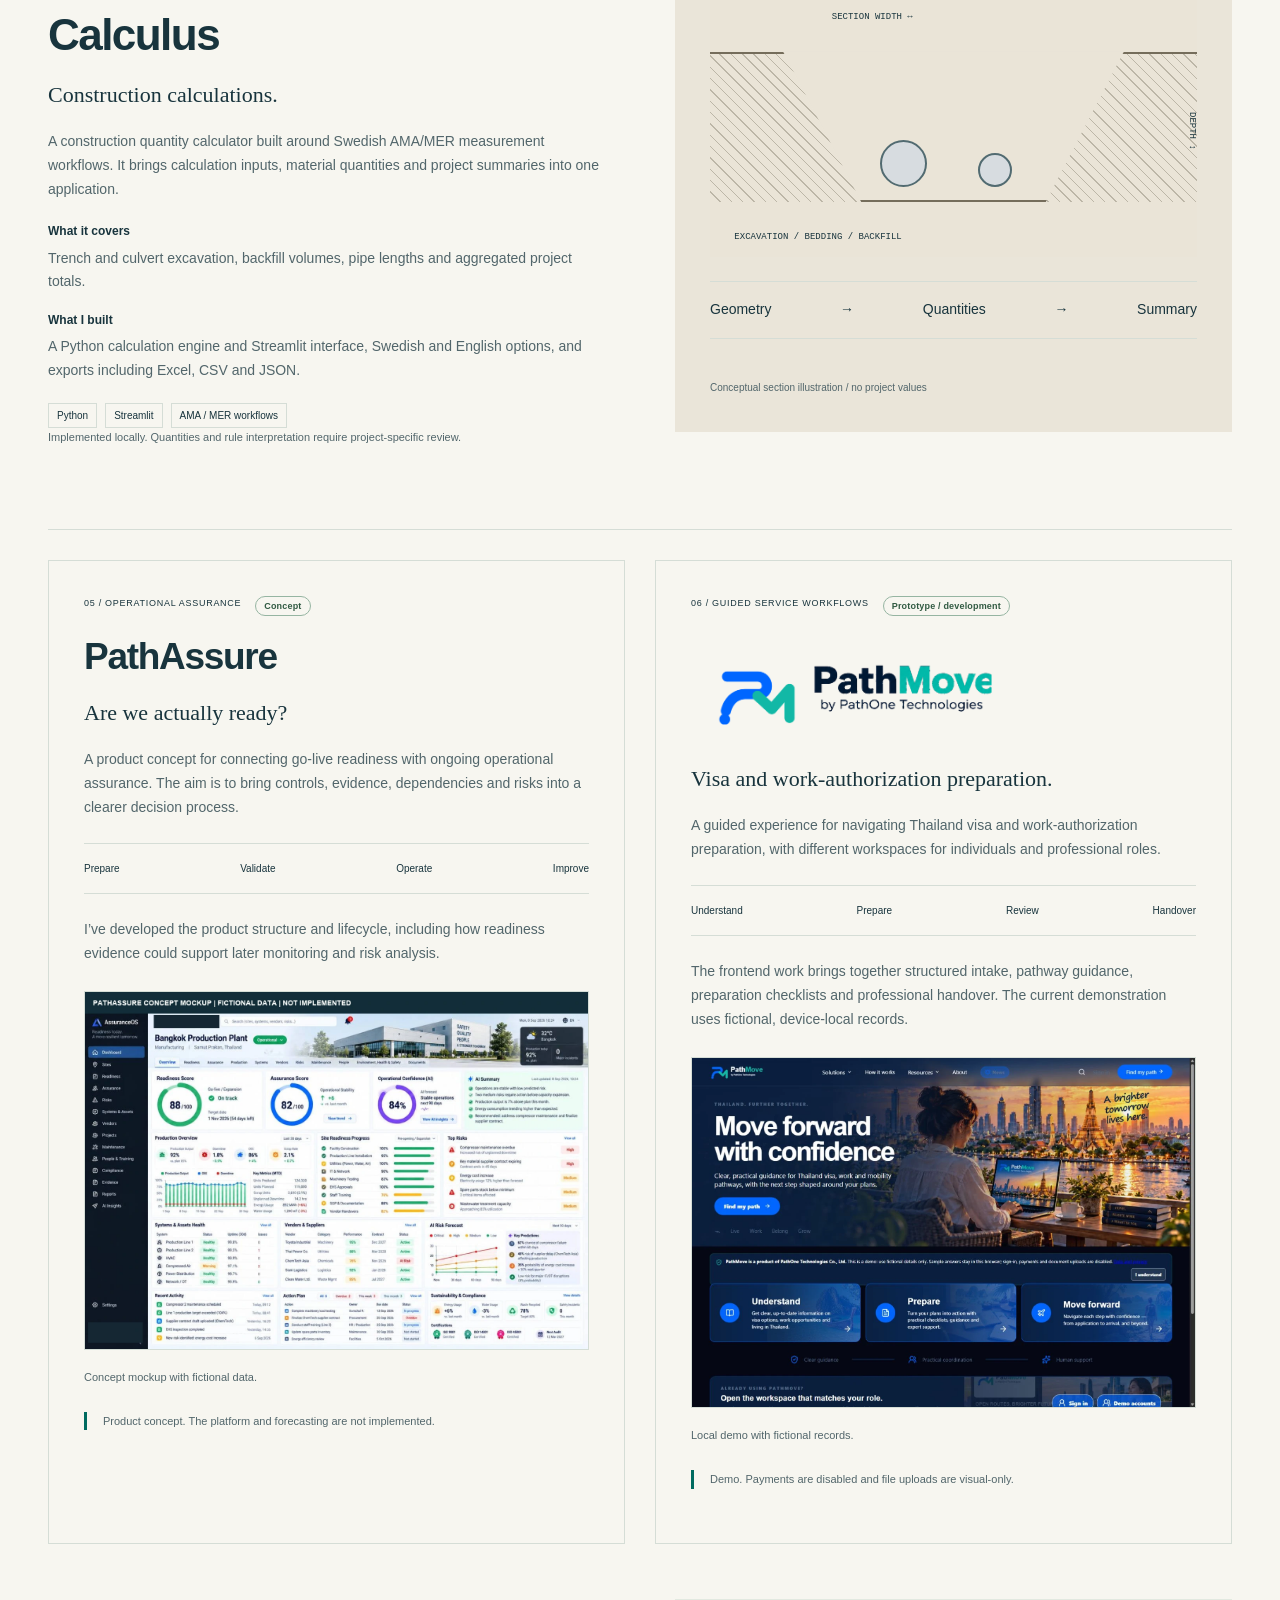
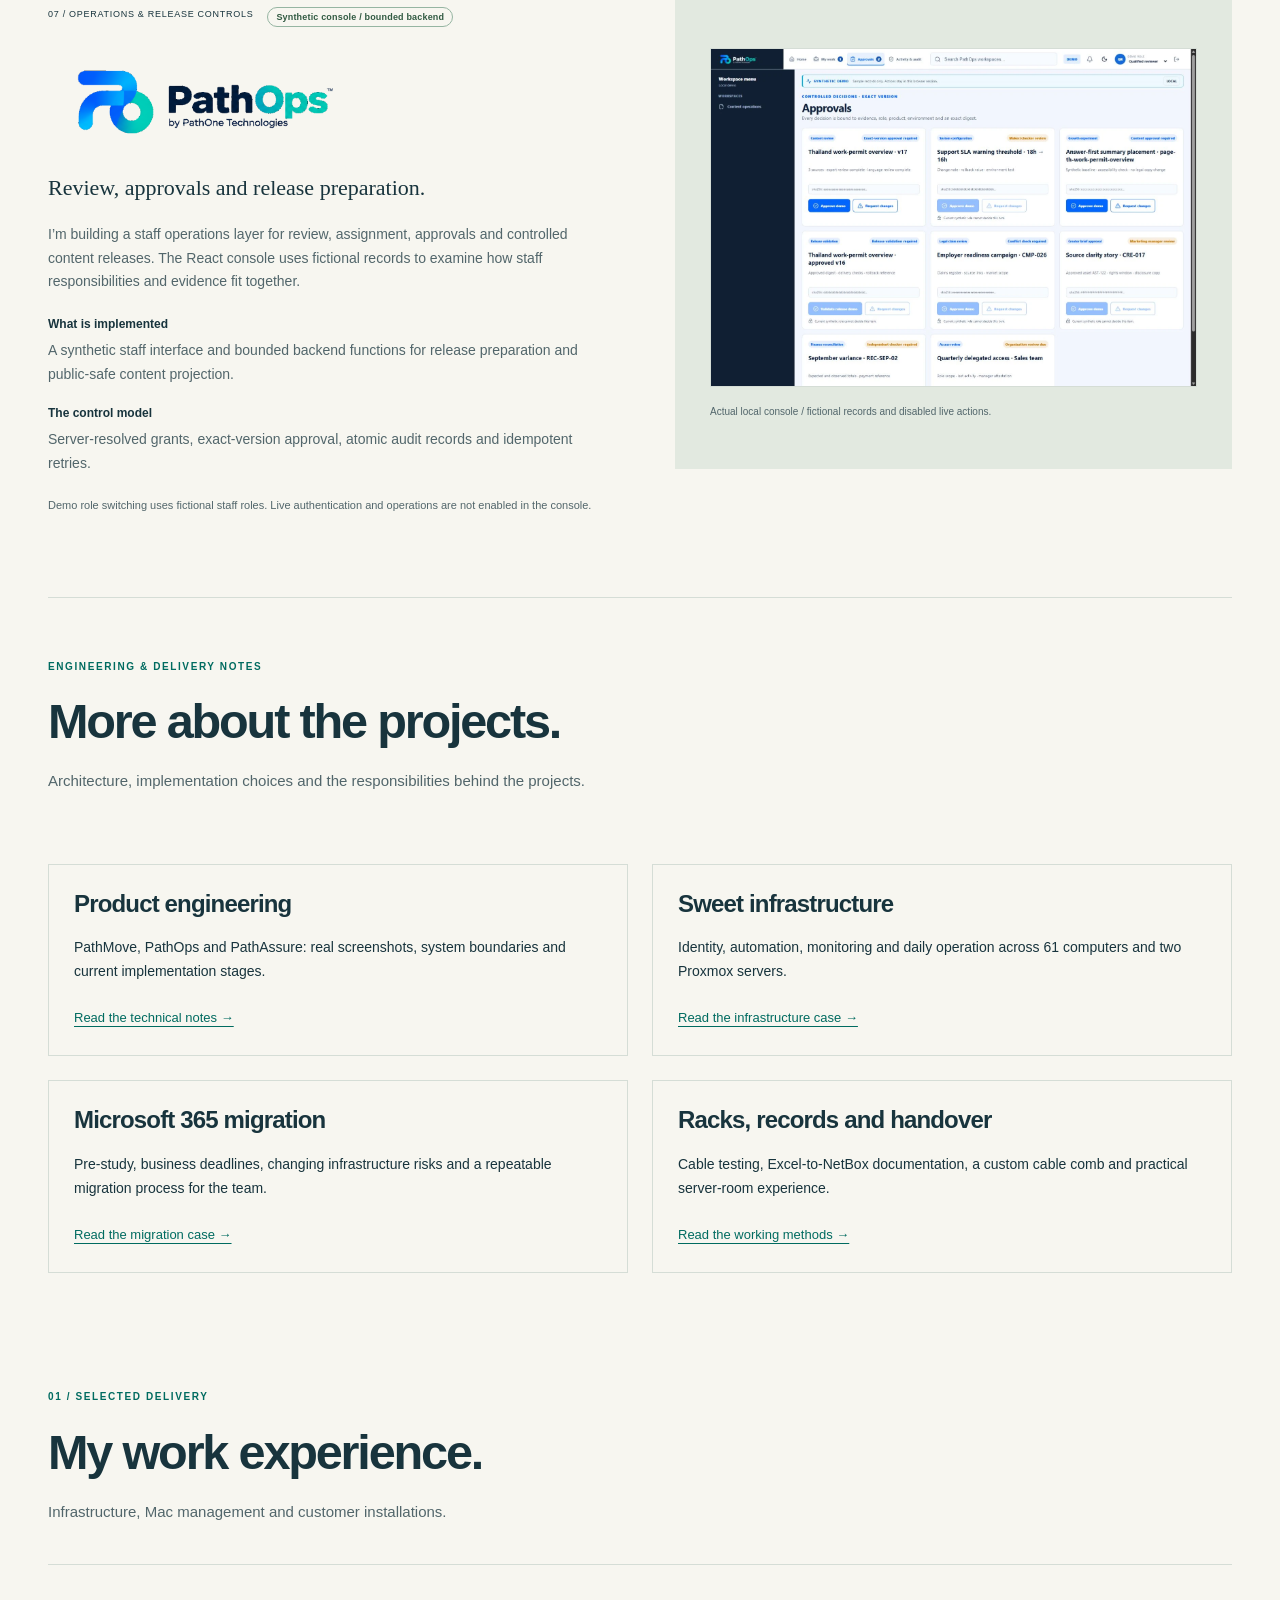
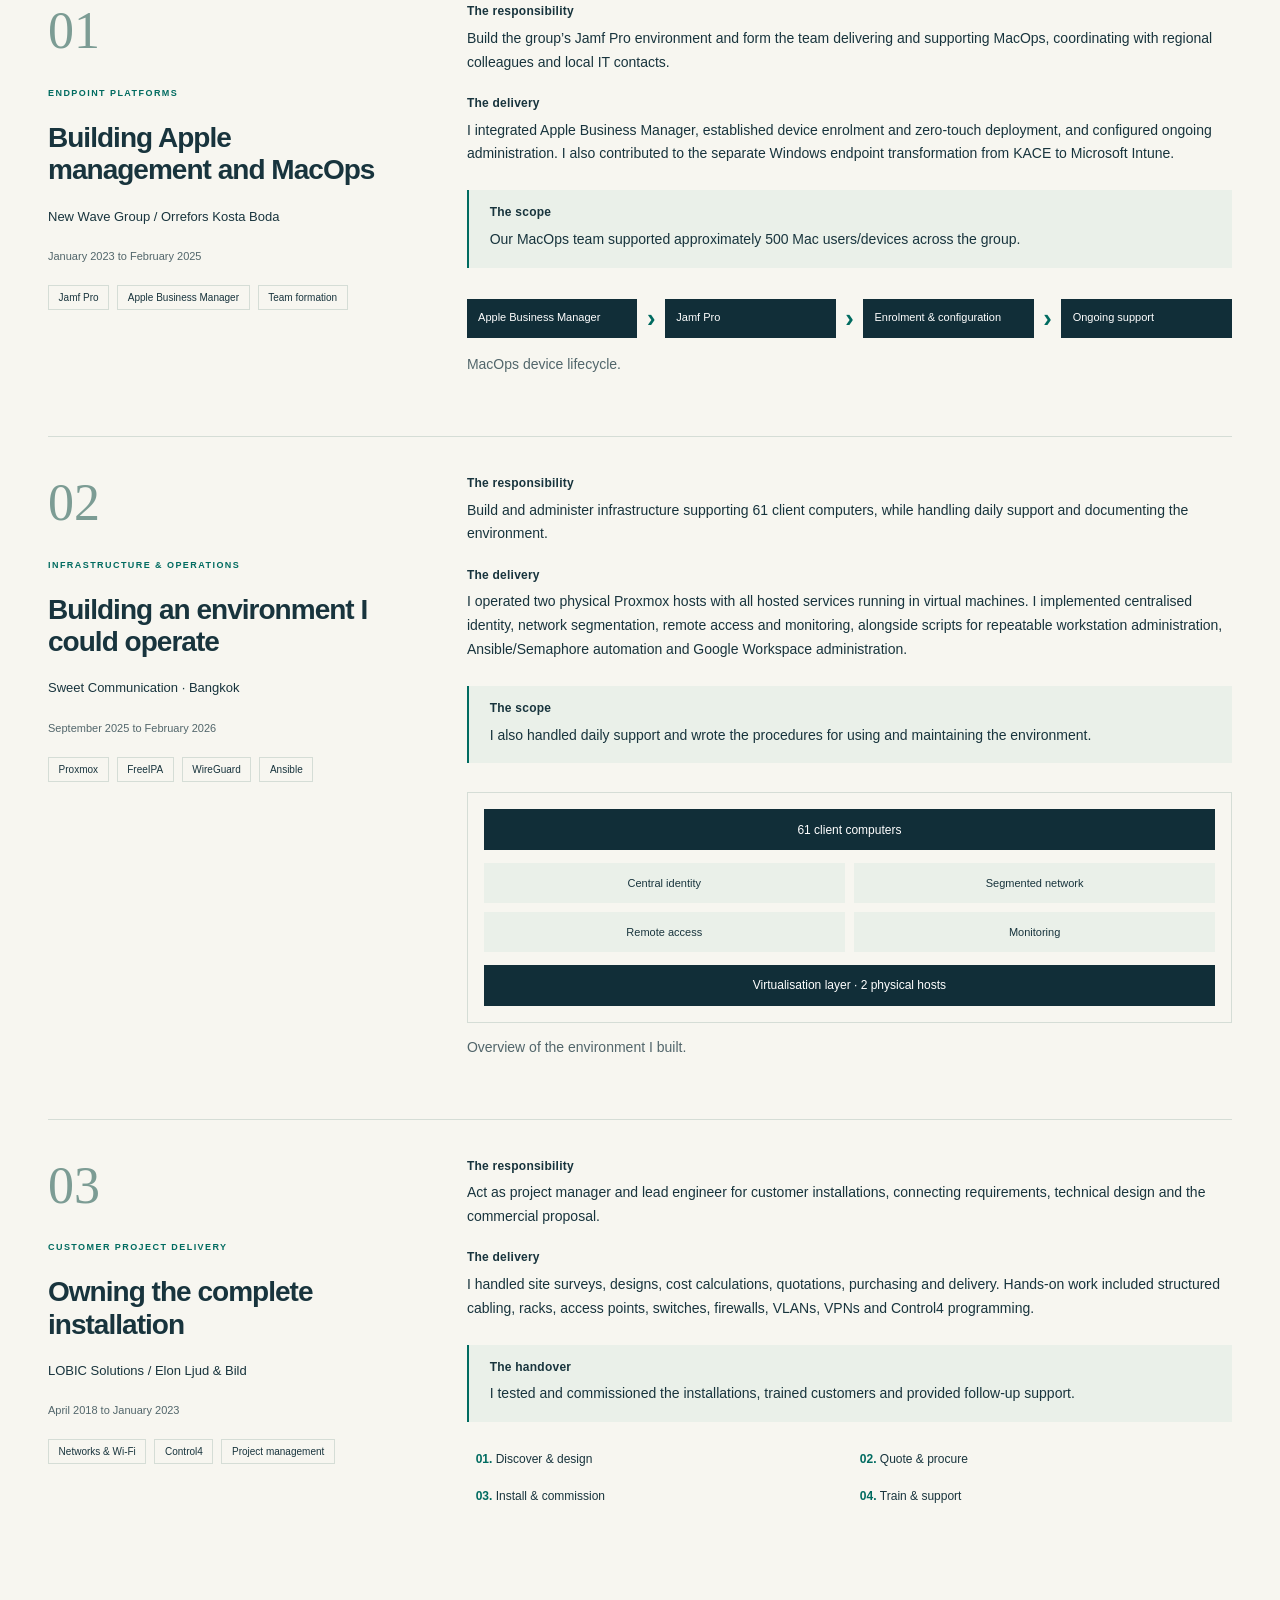
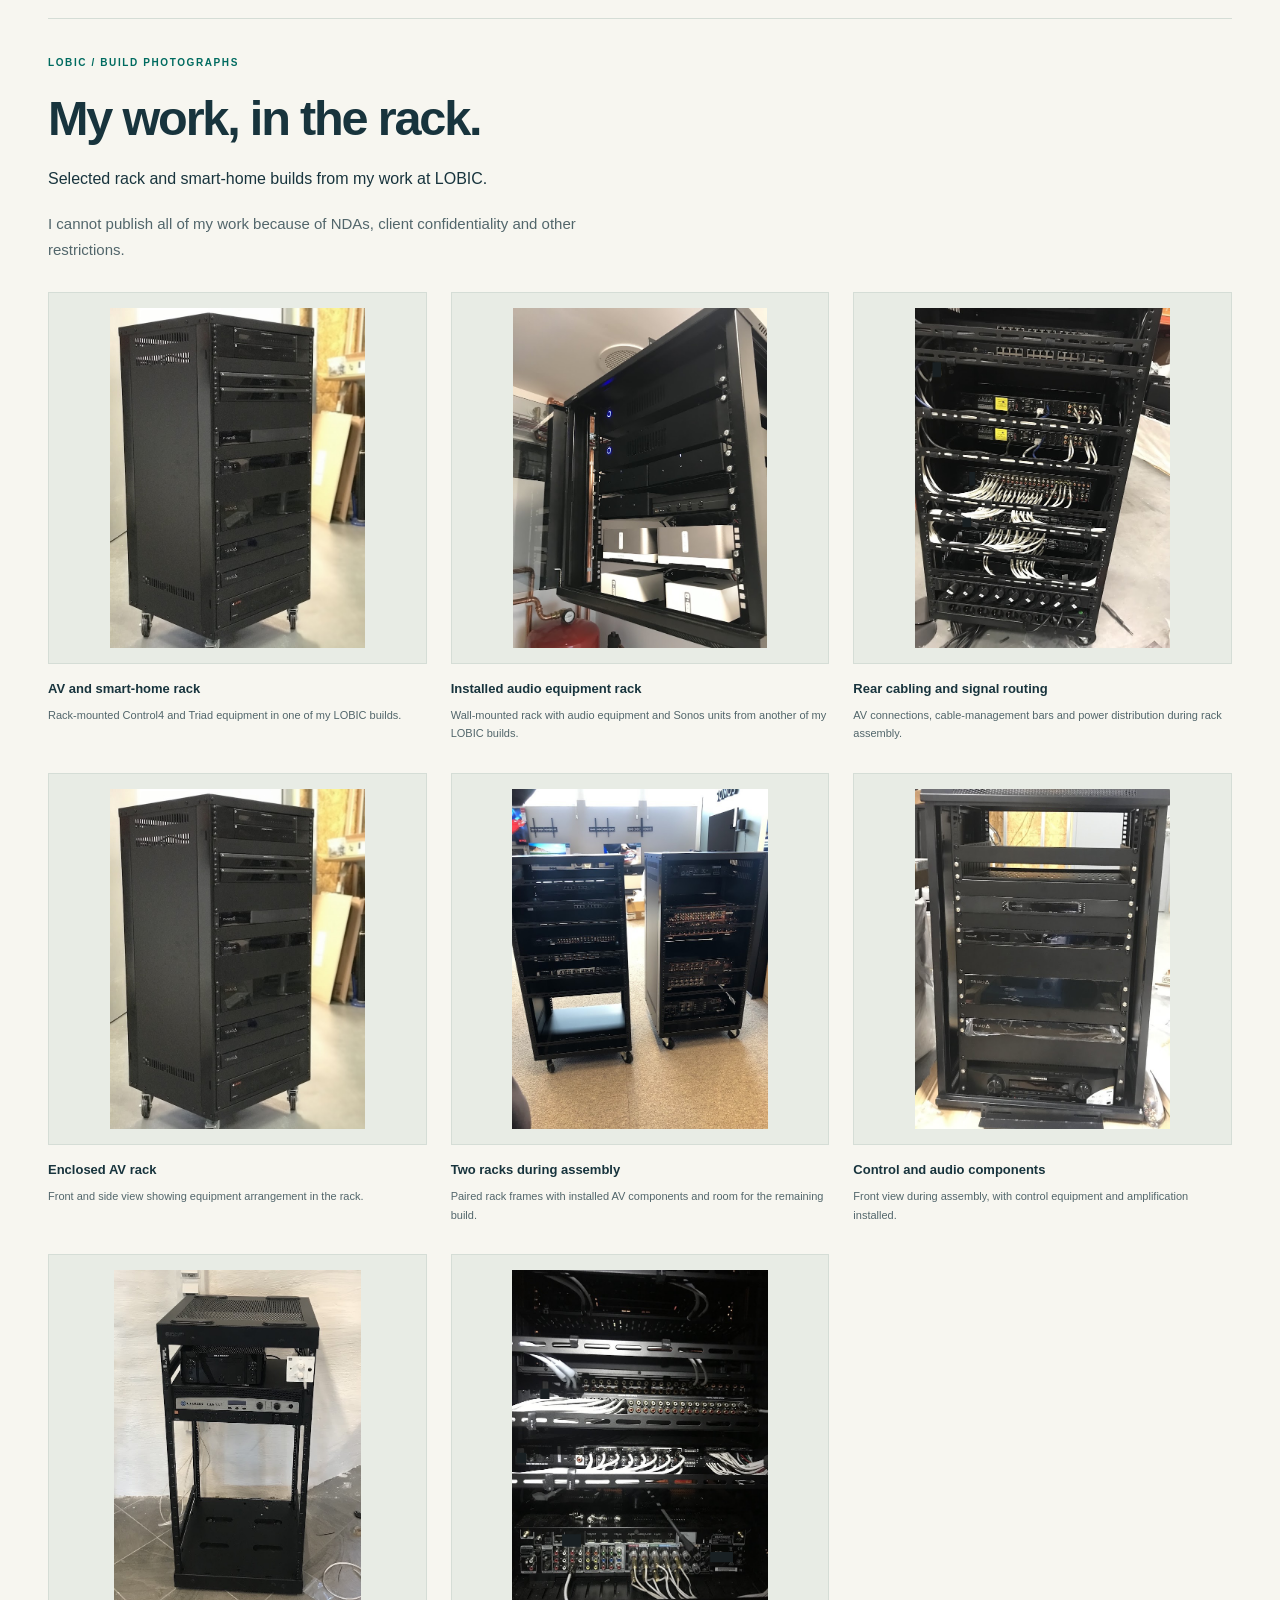
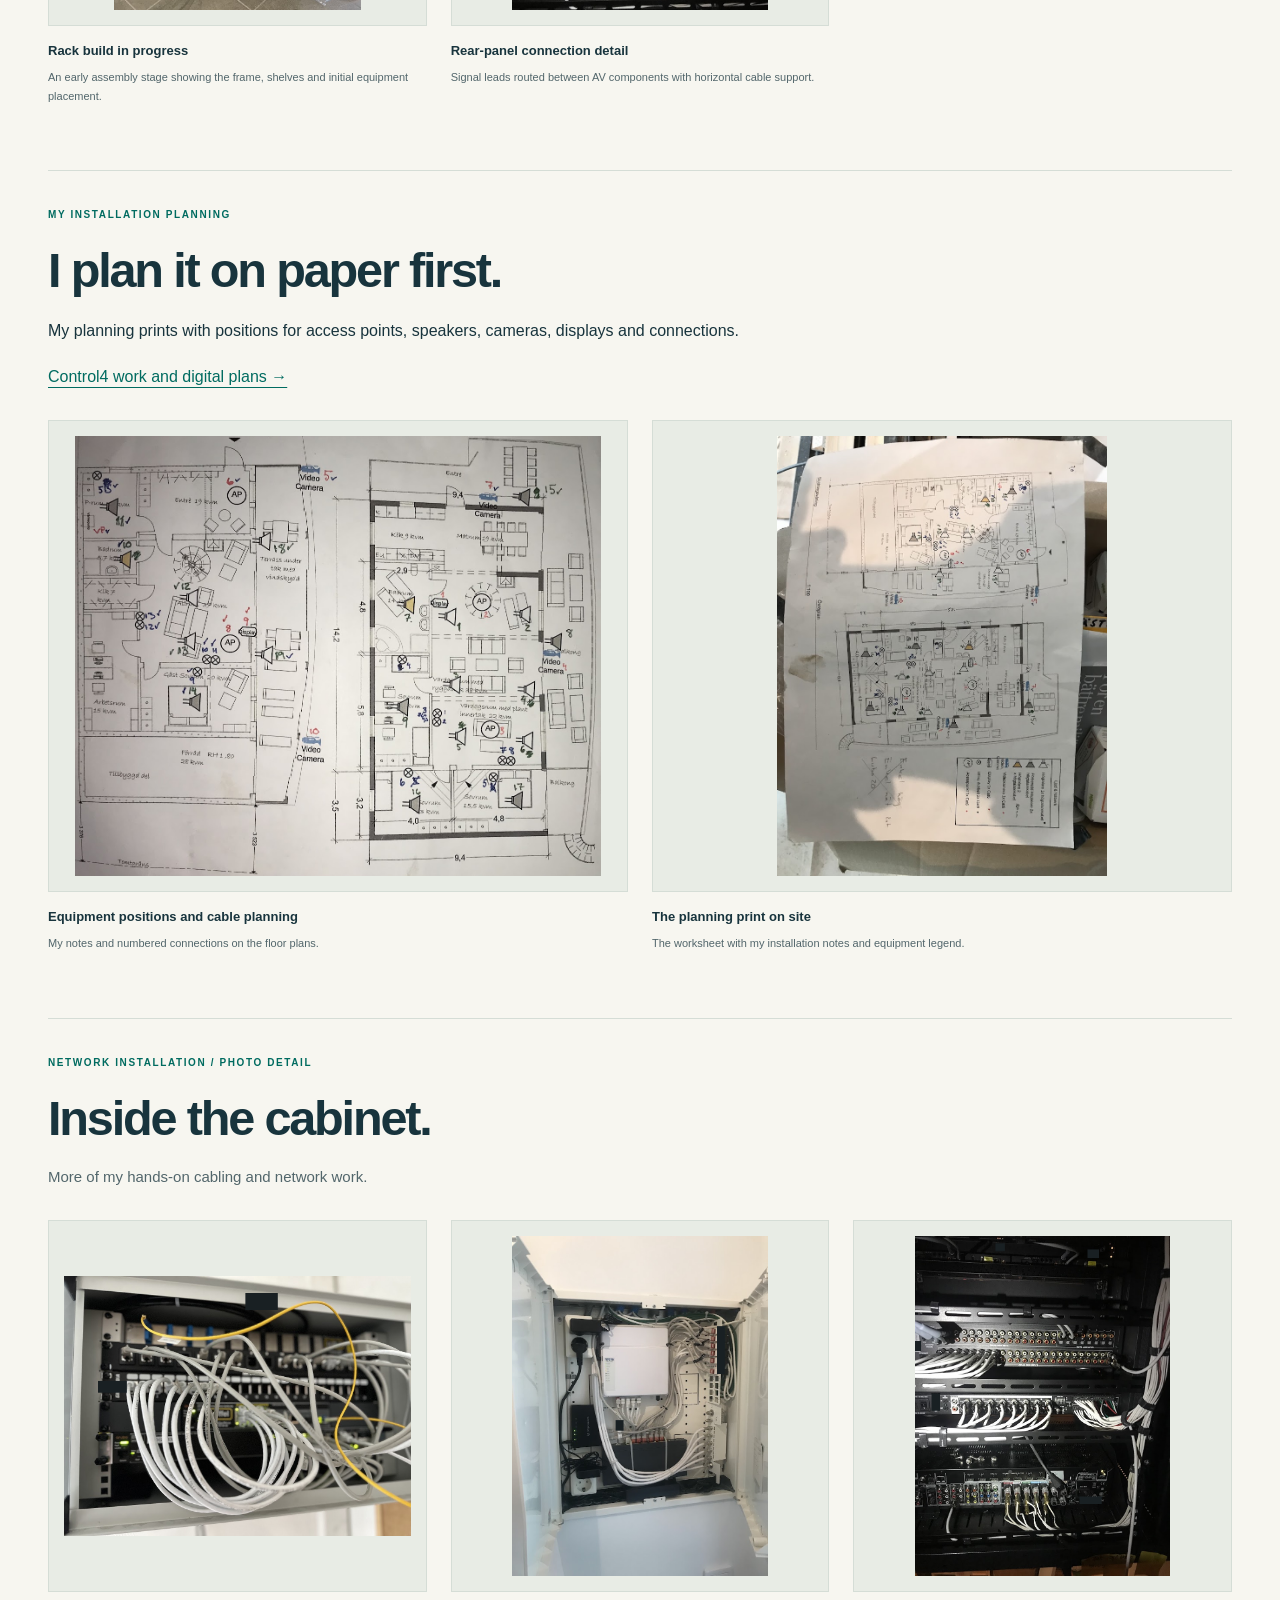
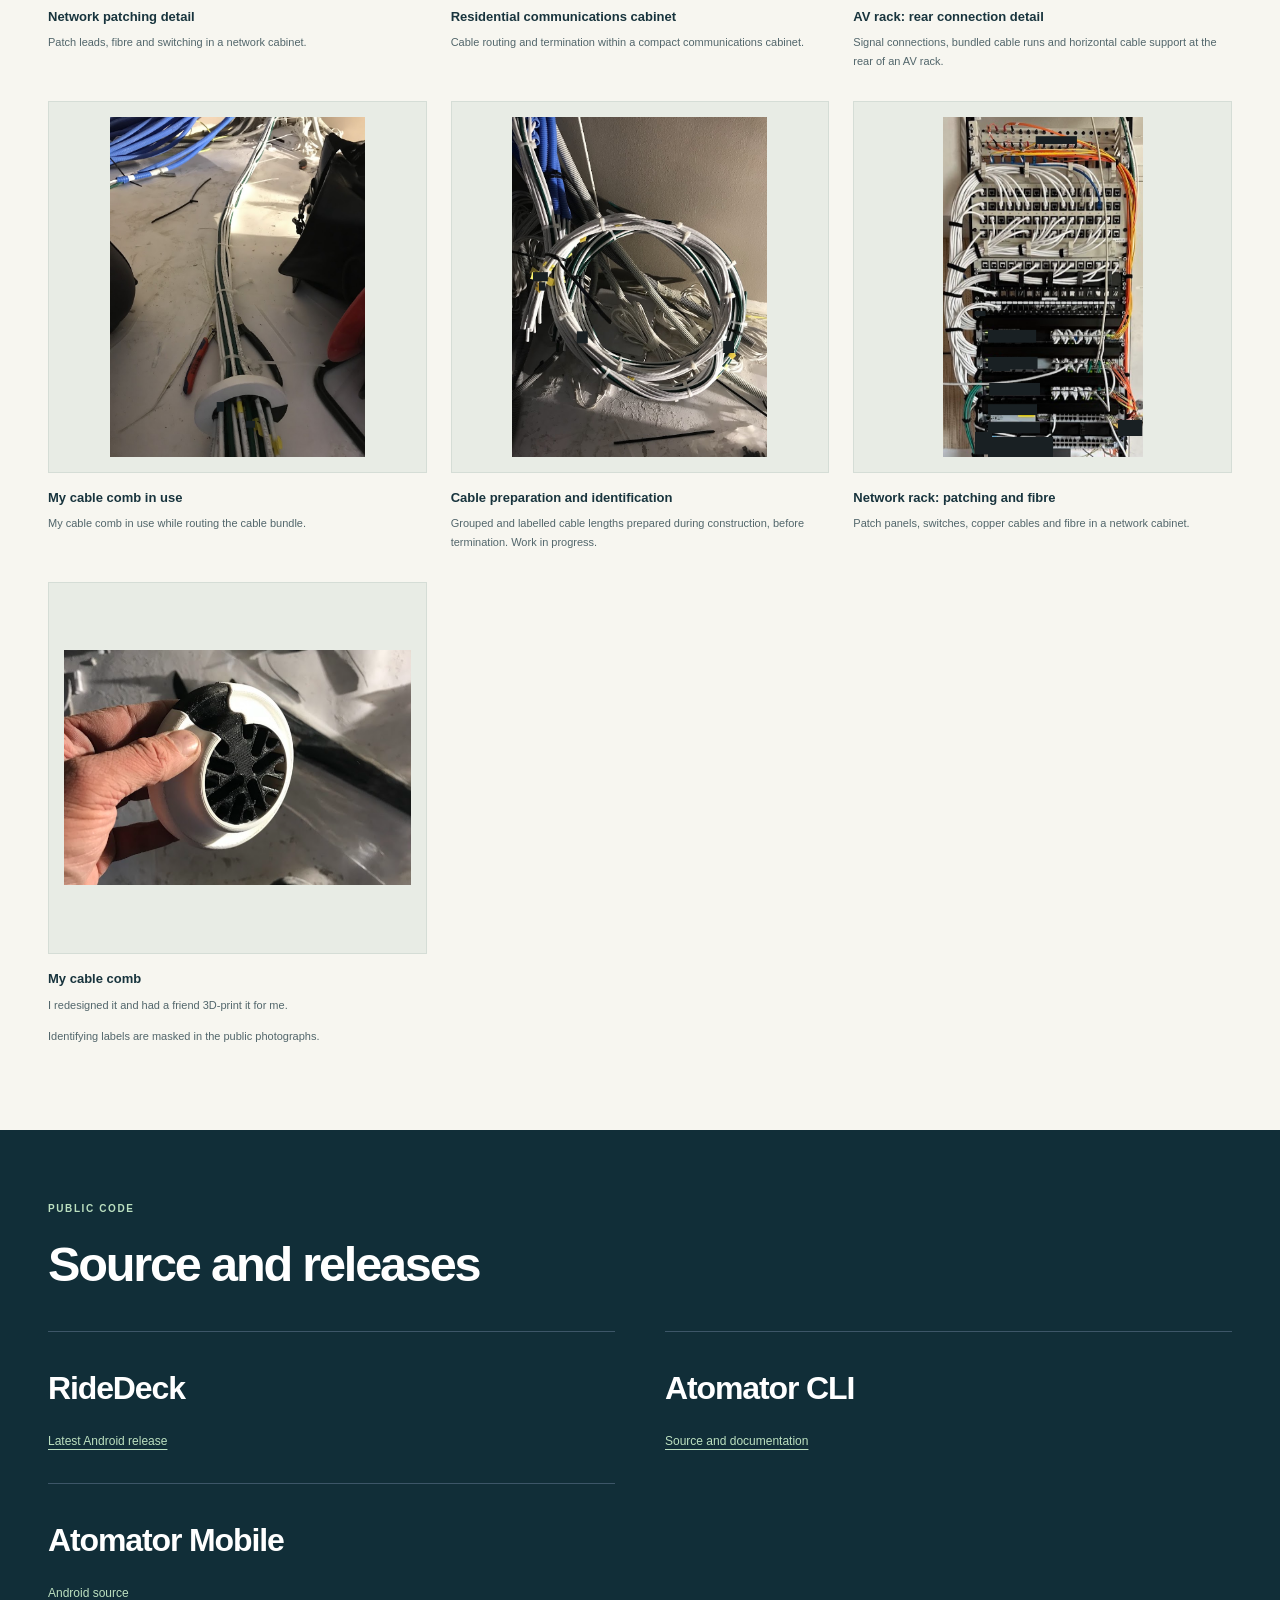
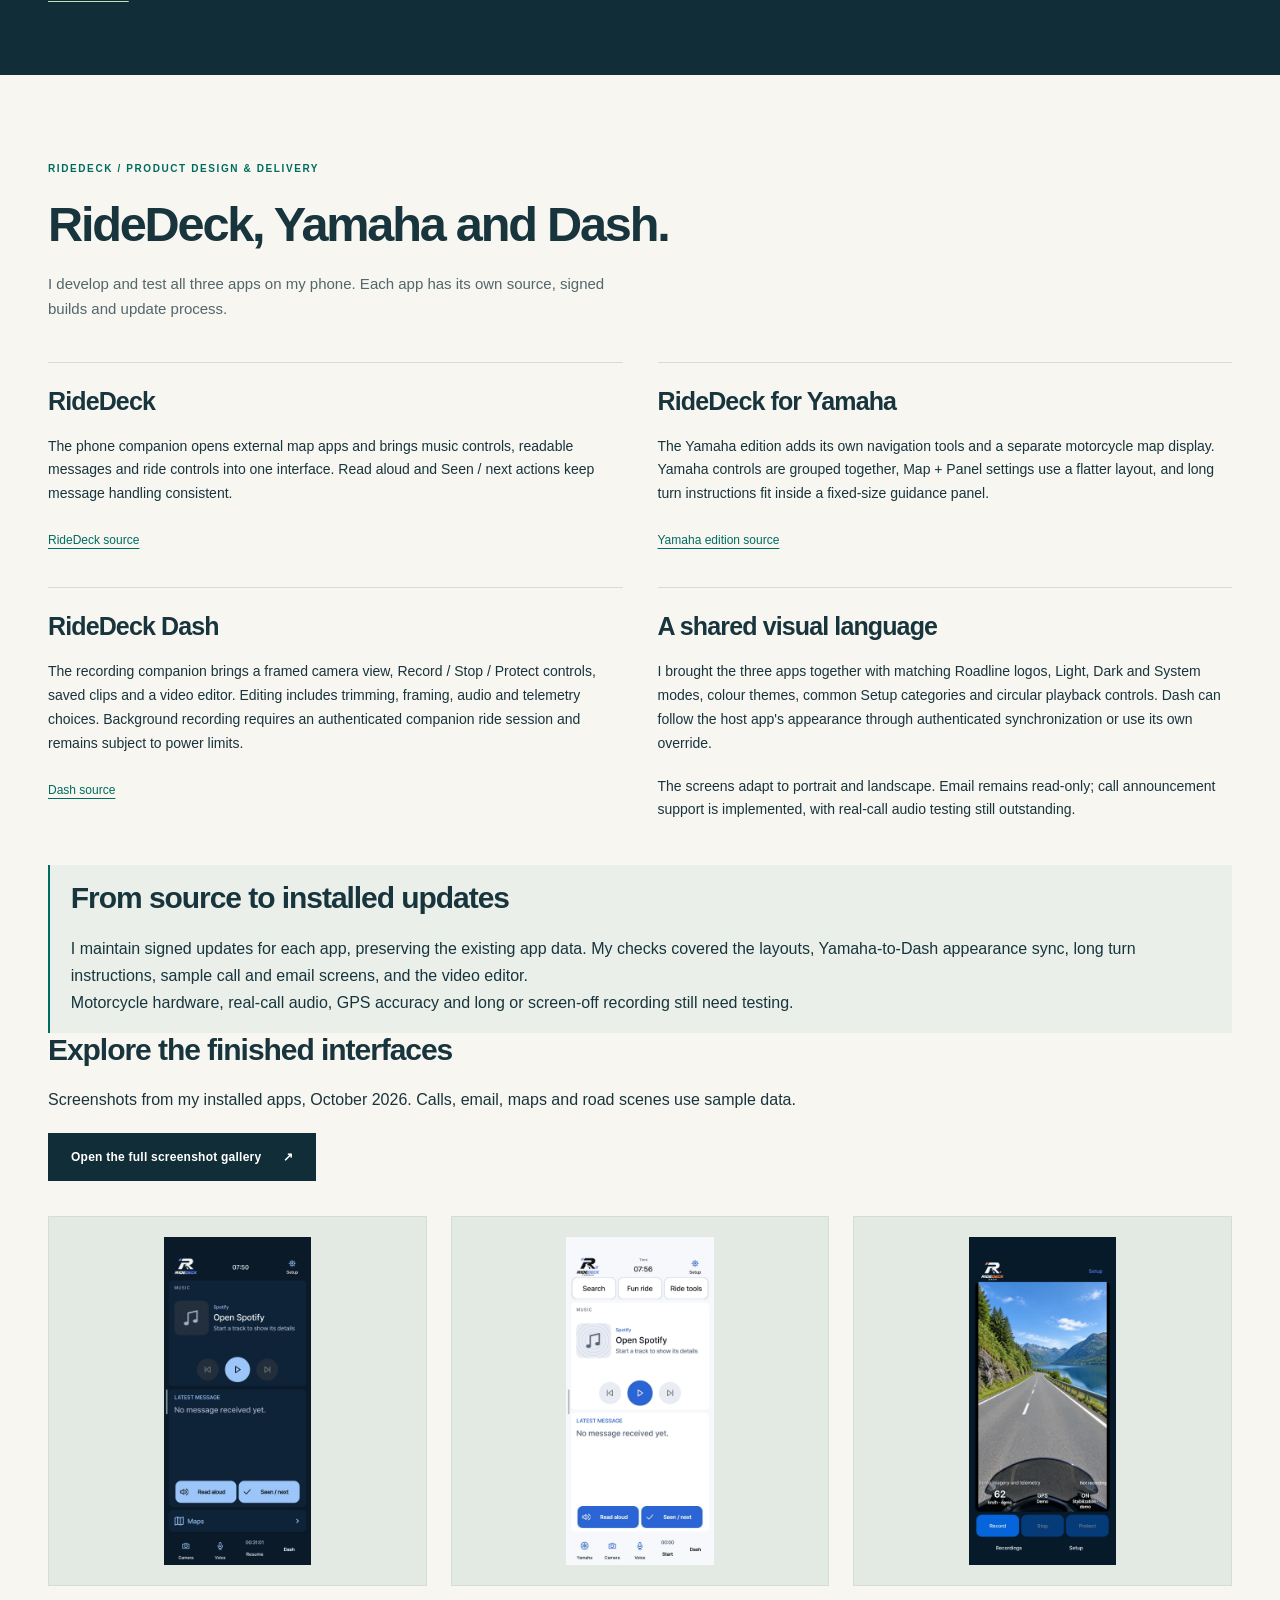
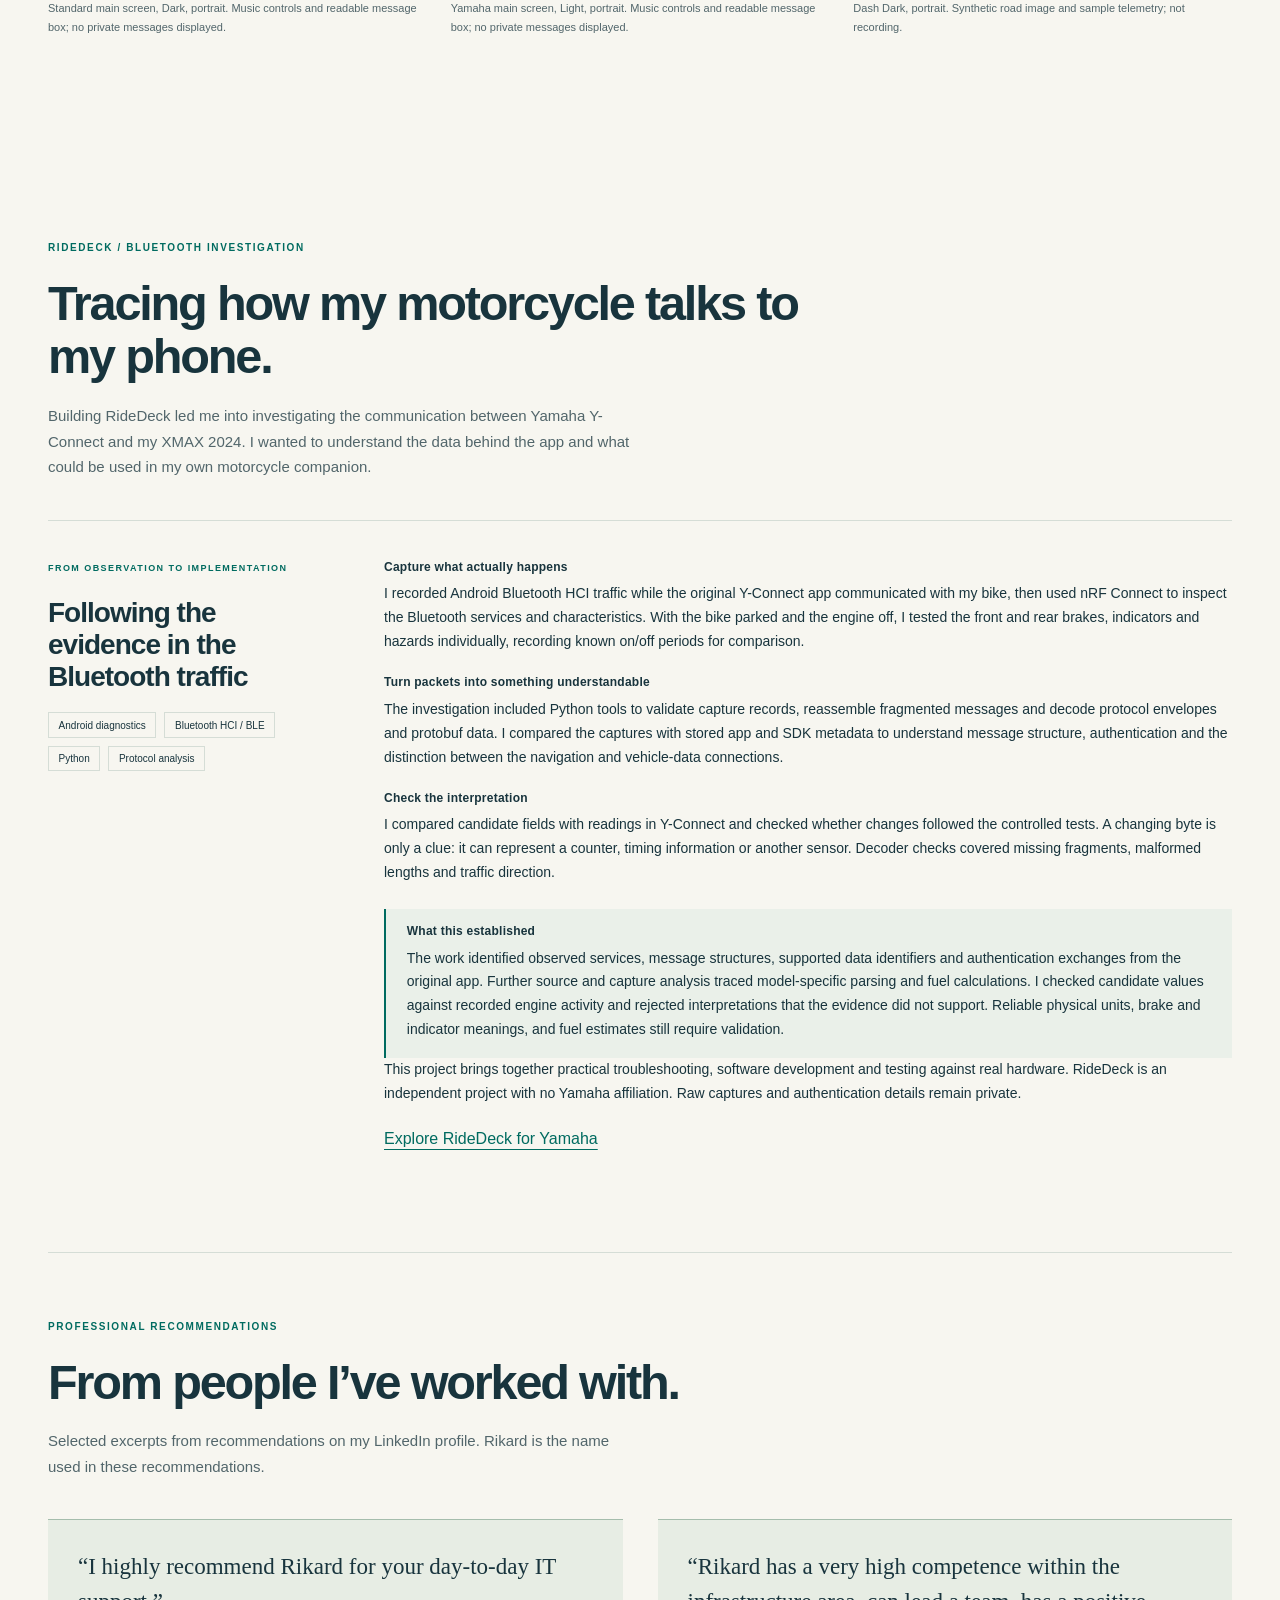
==== commit 7b9336a6: "Expand Control4 planning evidence and New Wave infrastructure account" ====
--- a/index.html
+++ b/index.html
@@ -57,7 +57,7 @@
 <figure><a href="assets/rack-build-06-masked.png"><img src="assets/rack-build-06-masked.png" loading="lazy" alt="Rear-panel connection detail from Axel Loosme's rack work" width="684" height="911"></a><figcaption><strong>Rear-panel connection detail</strong><span>Signal leads routed between AV components with horizontal cable support.</span></figcaption></figure>
 </div>
 </section>
-<section id="installation-planning" class="gallery wrap" aria-labelledby="planning-title"><div class="section-heading"><p class="eyebrow">MY INSTALLATION PLANNING</p><h2 id="planning-title">I plan it on paper first.</h2><p>My planning prints with positions for access points, speakers, cameras, displays and connections.</p></div><div class="photo-grid"><figure><a href="assets/installation-planning-detail.png"><img src="assets/installation-planning-detail.png" width="1209" height="1012" loading="lazy" alt="My annotated installation plan showing access point, speaker, camera and display positions"></a><figcaption><strong>Equipment positions and cable planning</strong><span>My notes and numbered connections on the floor plans.</span></figcaption></figure><figure><a href="assets/installation-planning-onsite.png"><img src="assets/installation-planning-onsite.png" width="759" height="1012" loading="lazy" alt="My printed installation plan being used on site"></a><figcaption><strong>The planning print on site</strong><span>The worksheet with my installation notes and equipment legend.</span></figcaption></figure></div></section>
+<section id="installation-planning" class="gallery wrap" aria-labelledby="planning-title"><div class="section-heading"><p class="eyebrow">MY INSTALLATION PLANNING</p><h2 id="planning-title">I plan it on paper first.</h2><p>My planning prints with positions for access points, speakers, cameras, displays and connections.</p><a class="text-link" href="physical-infrastructure.html#control4">Control4 work and digital plans →</a></div><div class="photo-grid"><figure><a href="assets/installation-planning-detail.png"><img src="assets/installation-planning-detail.png" width="1209" height="1012" loading="lazy" alt="My annotated installation plan showing access point, speaker, camera and display positions"></a><figcaption><strong>Equipment positions and cable planning</strong><span>My notes and numbered connections on the floor plans.</span></figcaption></figure><figure><a href="assets/installation-planning-onsite.png"><img src="assets/installation-planning-onsite.png" width="759" height="1012" loading="lazy" alt="My printed installation plan being used on site"></a><figcaption><strong>The planning print on site</strong><span>The worksheet with my installation notes and equipment legend.</span></figcaption></figure></div></section>
 <section id="cabling-gallery" class="gallery wrap" aria-labelledby="cabling-gallery-title"><div class="section-heading"><p class="eyebrow">NETWORK INSTALLATION / PHOTO DETAIL</p><h2 id="cabling-gallery-title">Inside the cabinet.</h2><p>More of my hands-on cabling and network work. </p></div><div class="photo-grid"><figure><a href="assets/network-patching-01-masked.png"><img src="assets/network-patching-01-masked.png" loading="lazy" alt="Network patching detail from Axel Loosme's installation work" width="1140" height="855"></a><figcaption><strong>Network patching detail</strong><span>Patch leads, fibre and switching in a network cabinet. </span></figcaption></figure>
 <figure><a href="assets/cabling-cabinet-01-masked.png"><img src="assets/cabling-cabinet-01-masked.png" width="684" height="911" loading="lazy" alt="Residential communications cabinet"></a><figcaption><strong>Residential communications cabinet</strong><span>Cable routing and termination within a compact communications cabinet.</span></figcaption></figure>
 <figure><a href="assets/av-cabling-detail-01-masked.png"><img src="assets/av-cabling-detail-01-masked.png" width="759" height="1012" loading="lazy" alt="AV rack: rear connection detail"></a><figcaption><strong>AV rack: rear connection detail</strong><span>Signal connections, bundled cable runs and horizontal cable support at the rear of an AV rack.</span></figcaption></figure>
@@ -86,7 +86,7 @@
 <section id="more-projects" class="press wrap" aria-labelledby="more-projects-title"><div class="section-heading"><p class="eyebrow">MORE TECHNICAL DELIVERY</p><h2 id="more-projects-title">E-commerce, hospitality and venue IT.</h2></div><div class="press-grid">
 <article><p class="eyebrow">LOOSME MANAGEMENT / CLIENT PROJECT</p><h3>Knivshop.se</h3><p>I built a customer-specific cloud web-server cluster and load-balanced hosting environment for a WordPress/WooCommerce storefront, targeting stability and performance.</p></article>
 <article><p class="eyebrow">NEW WAVE / KOSTA BODA</p><h3>Hotel reopening IT</h3><p>I supported IT for the reopening of Kosta Boda Art Hotel. My hospitality work covered hotel systems, POS, guest and staff networks, room connectivity and conference AV.</p></article>
-<article><p class="eyebrow">NEW WAVE / KOSTA BODA</p><h3>CRAFT Arena: a new venue</h3><p>My work at the new CRAFT Arena included network and Wi-Fi infrastructure and arena POS for visitor-facing operations.</p></article>
+<article><p class="eyebrow">NEW WAVE / KOSTA BODA</p><h3>CRAFT Arena: a new venue</h3><p>My work at the new CRAFT Arena included network and Wi-Fi infrastructure and arena POS for visitor-facing operations.</p><a class="text-link" href="new-wave-infrastructure.html">More about my New Wave infrastructure work →</a></article>
 </div></section>
 <section id="press-images" class="gallery wrap" aria-labelledby="press-images-title"><div class="section-heading"><p class="eyebrow">ORIGINAL PRESS CLIPPINGS</p><h2 id="press-images-title">Newspaper clippings</h2><p>Newspaper clippings from my business and community projects.</p></div><div class="photo-grid">
 <figure><a href="assets/press-lantkassen-2015.png"><img src="assets/press-lantkassen-2015.png" loading="lazy" alt="Blekinge Posten clipping about Rickard Loosme's local-food delivery venture" width="683" height="911"></a><figcaption><strong>Lantkassen: local-food delivery</strong><span>Blekinge Posten, 19 February 2015, page 5. “Rickard levererar lantlig mat”. By Lars-Göran Ericsson.</span></figcaption></figure>
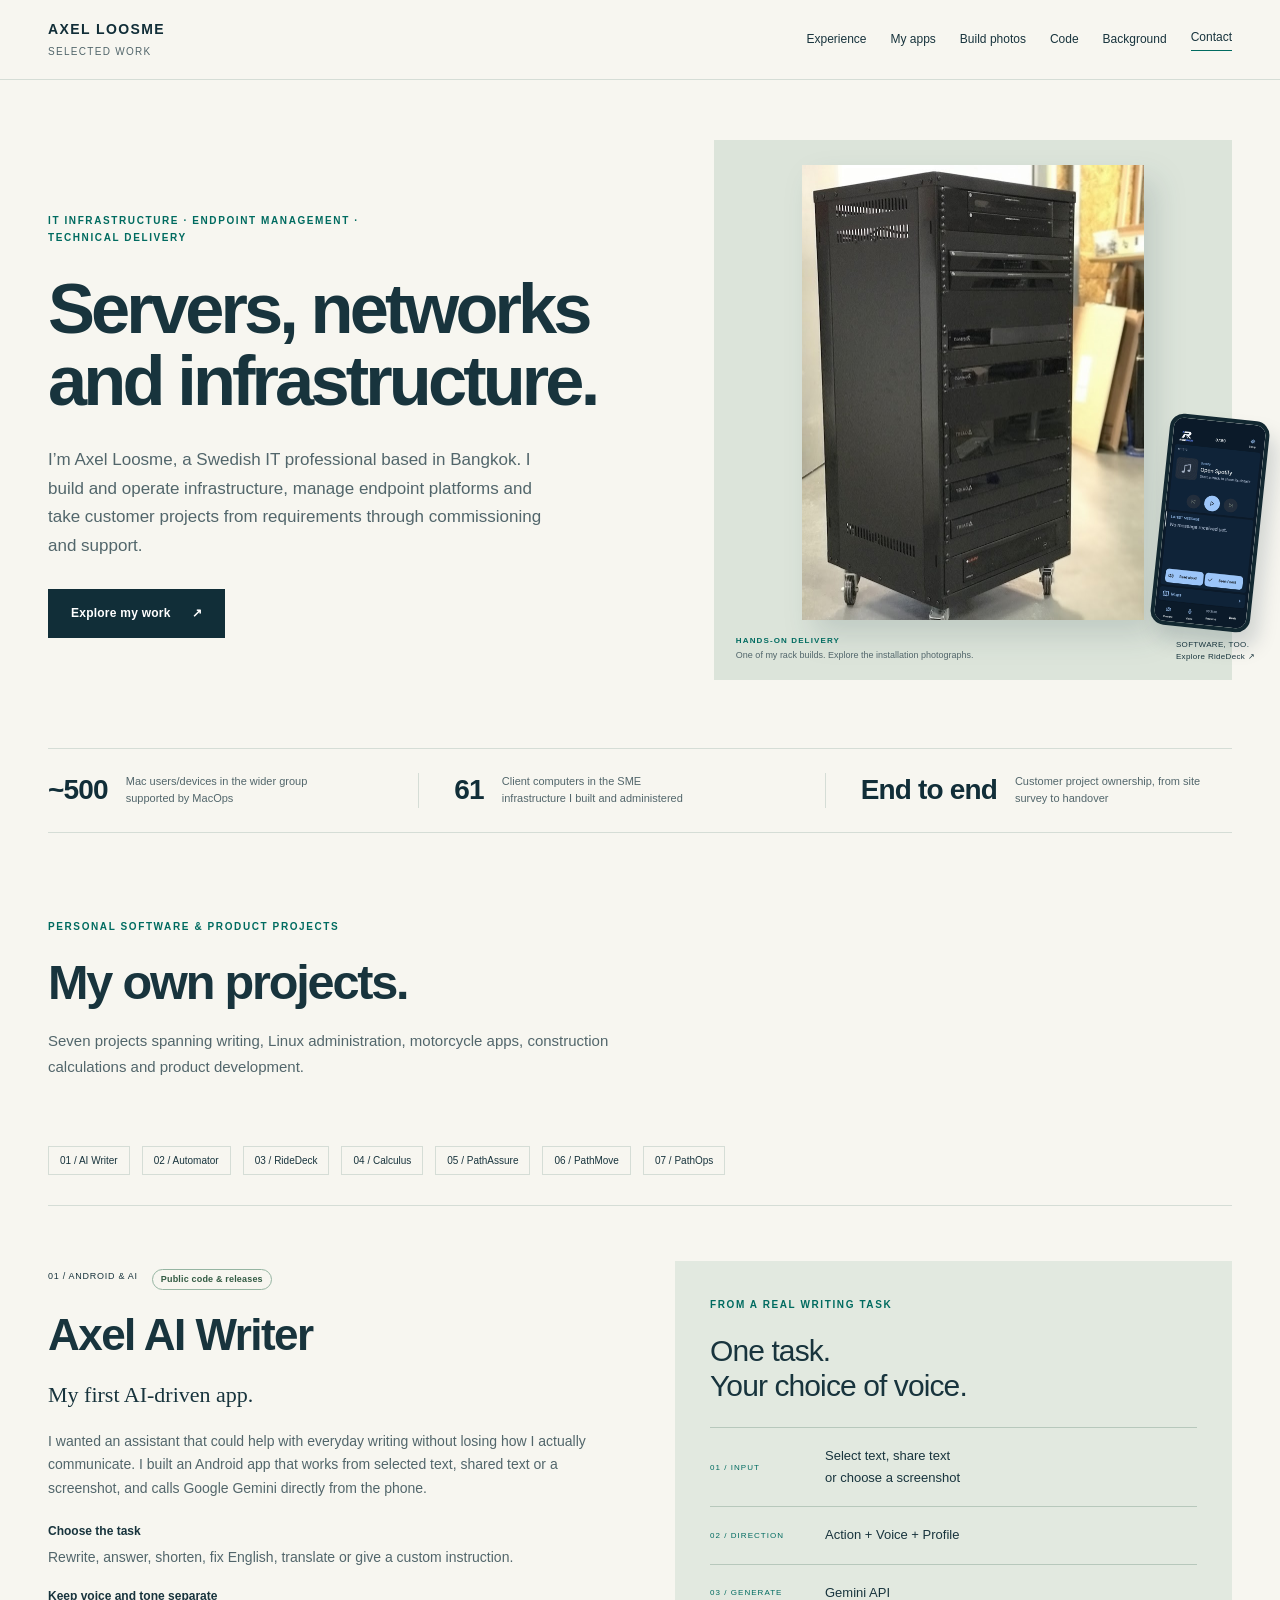
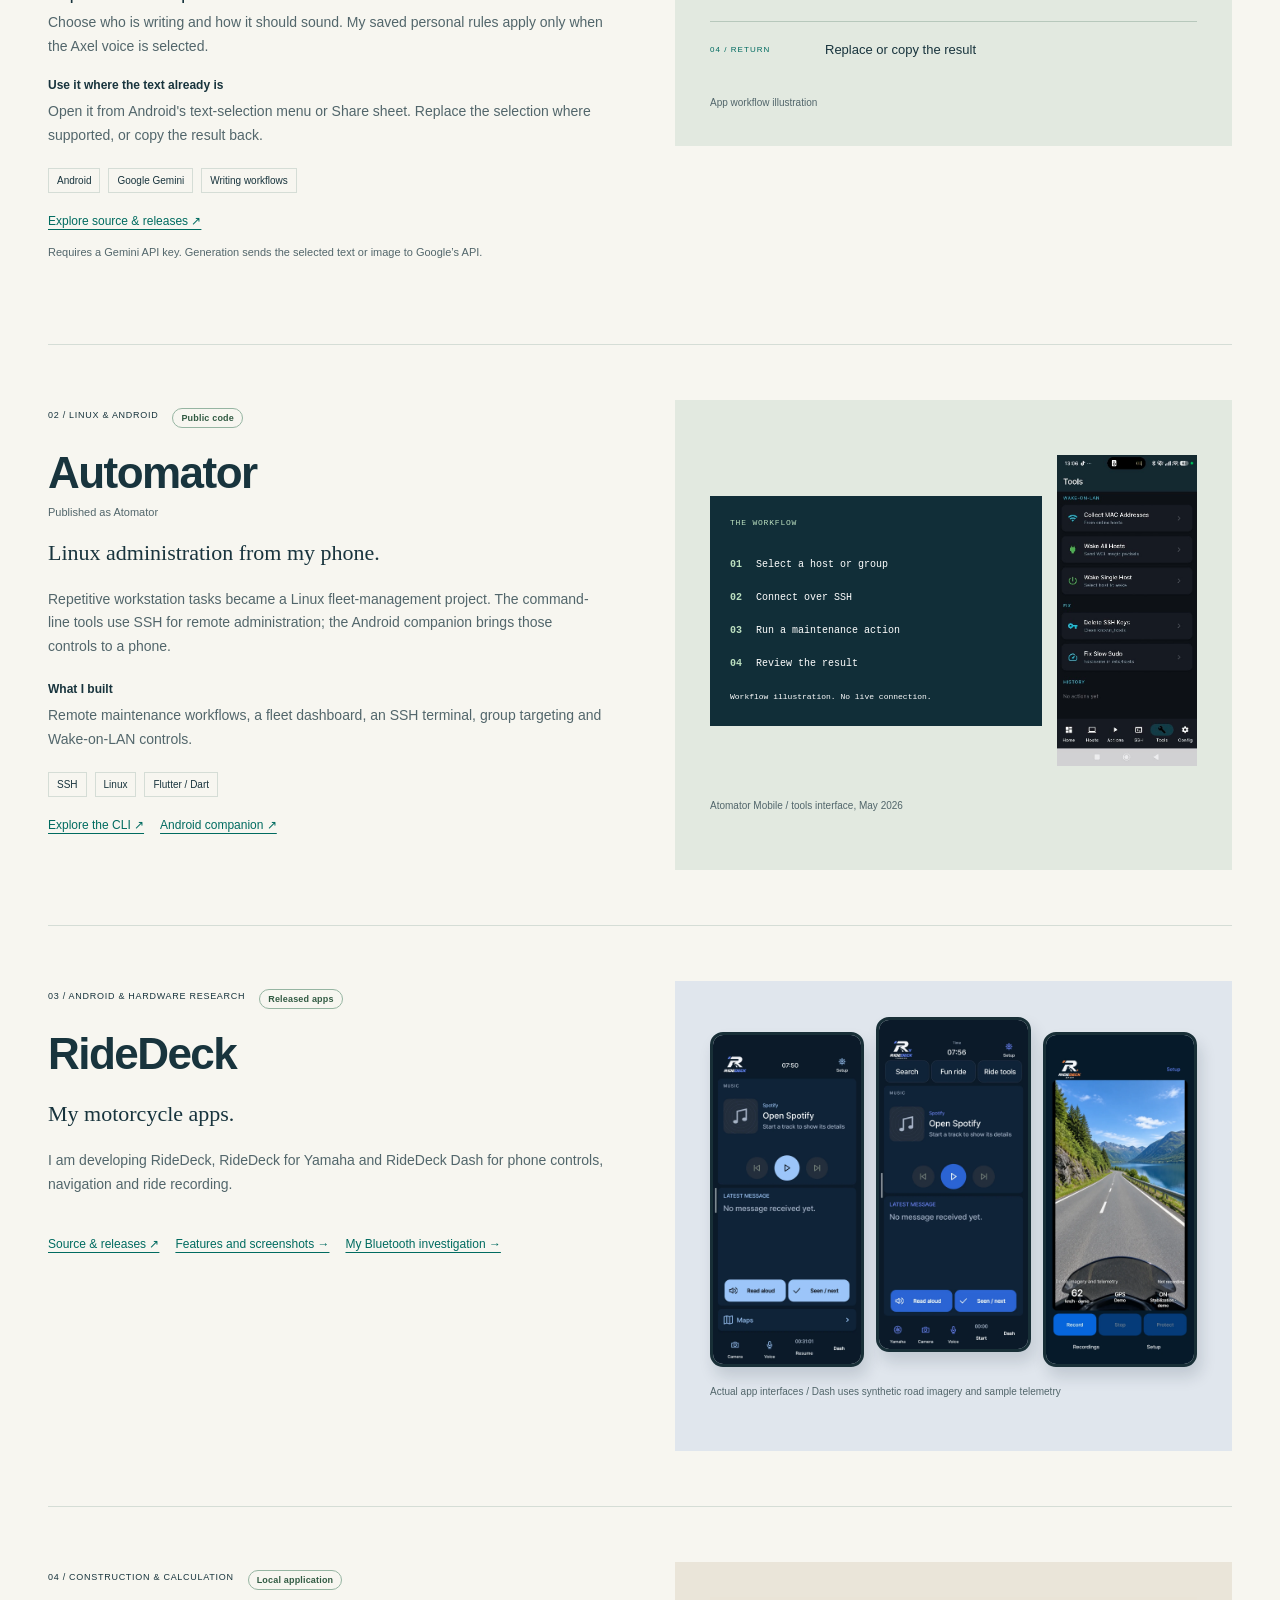
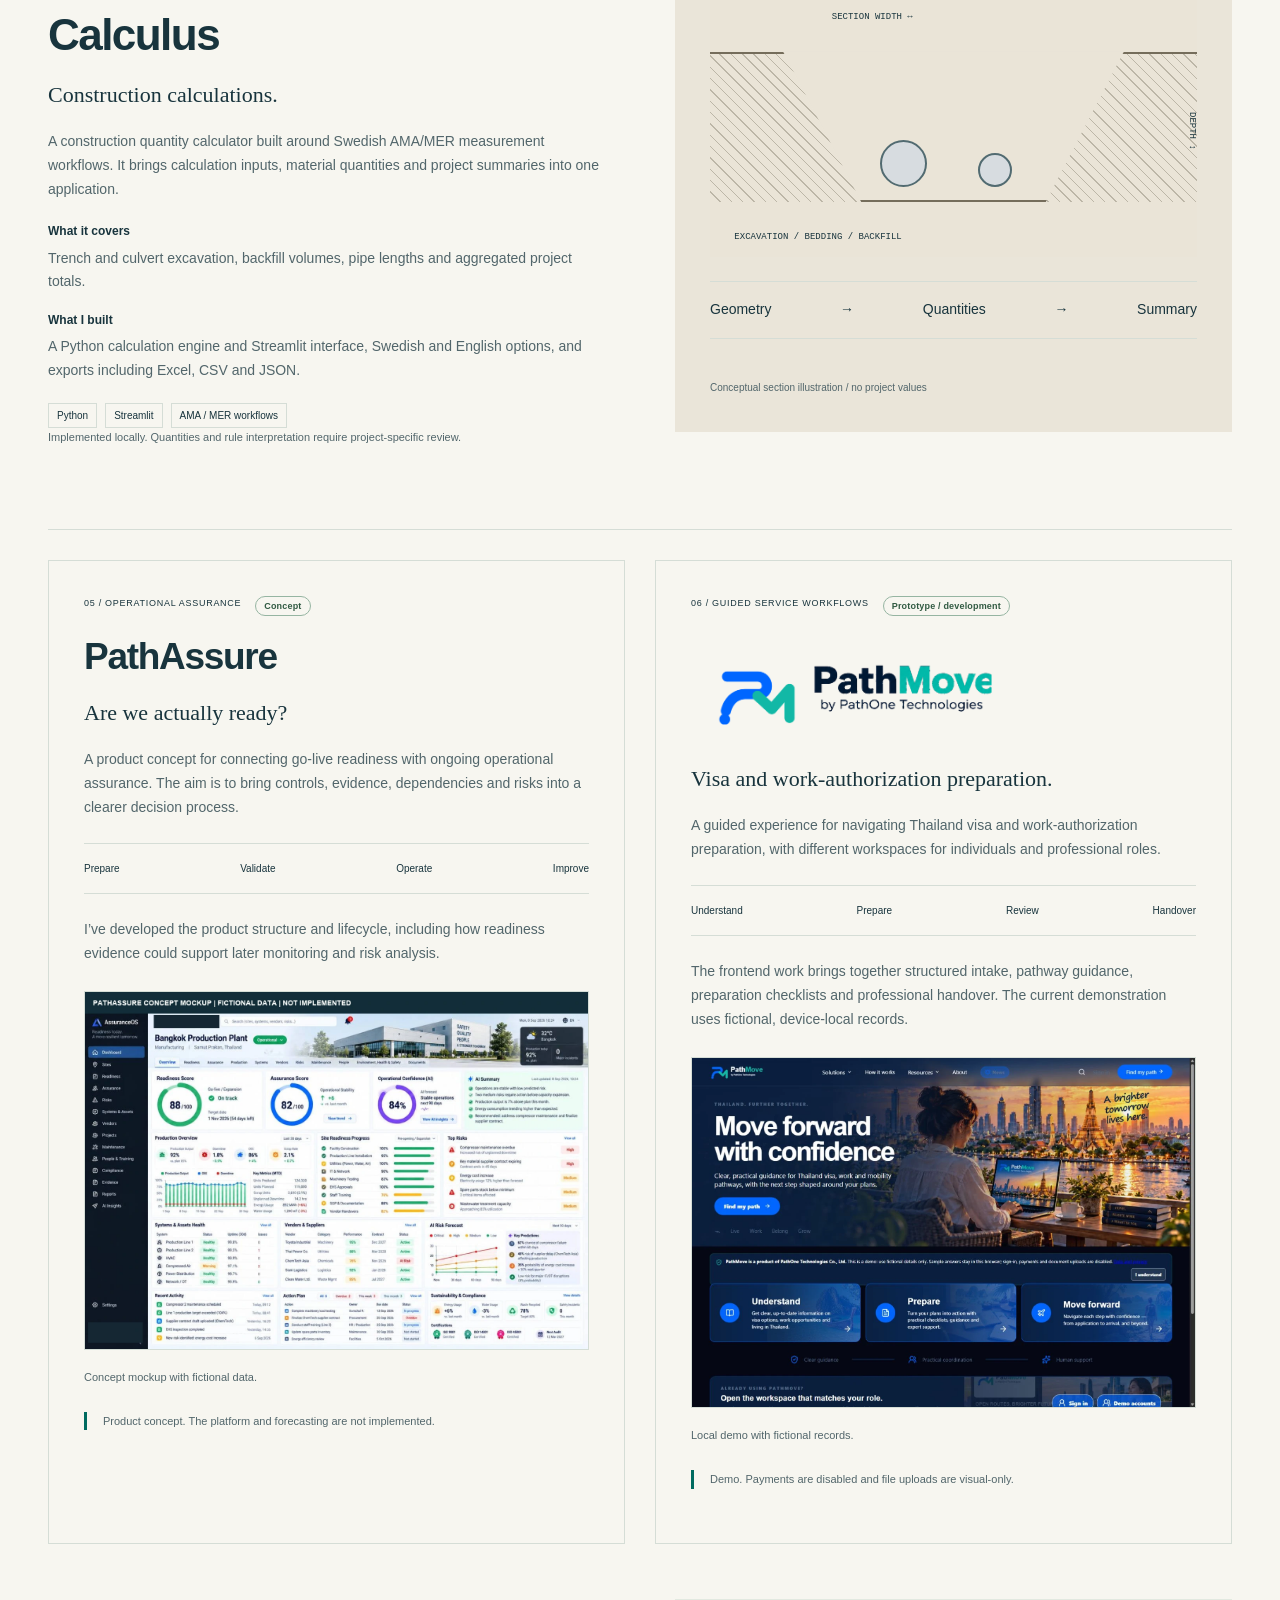
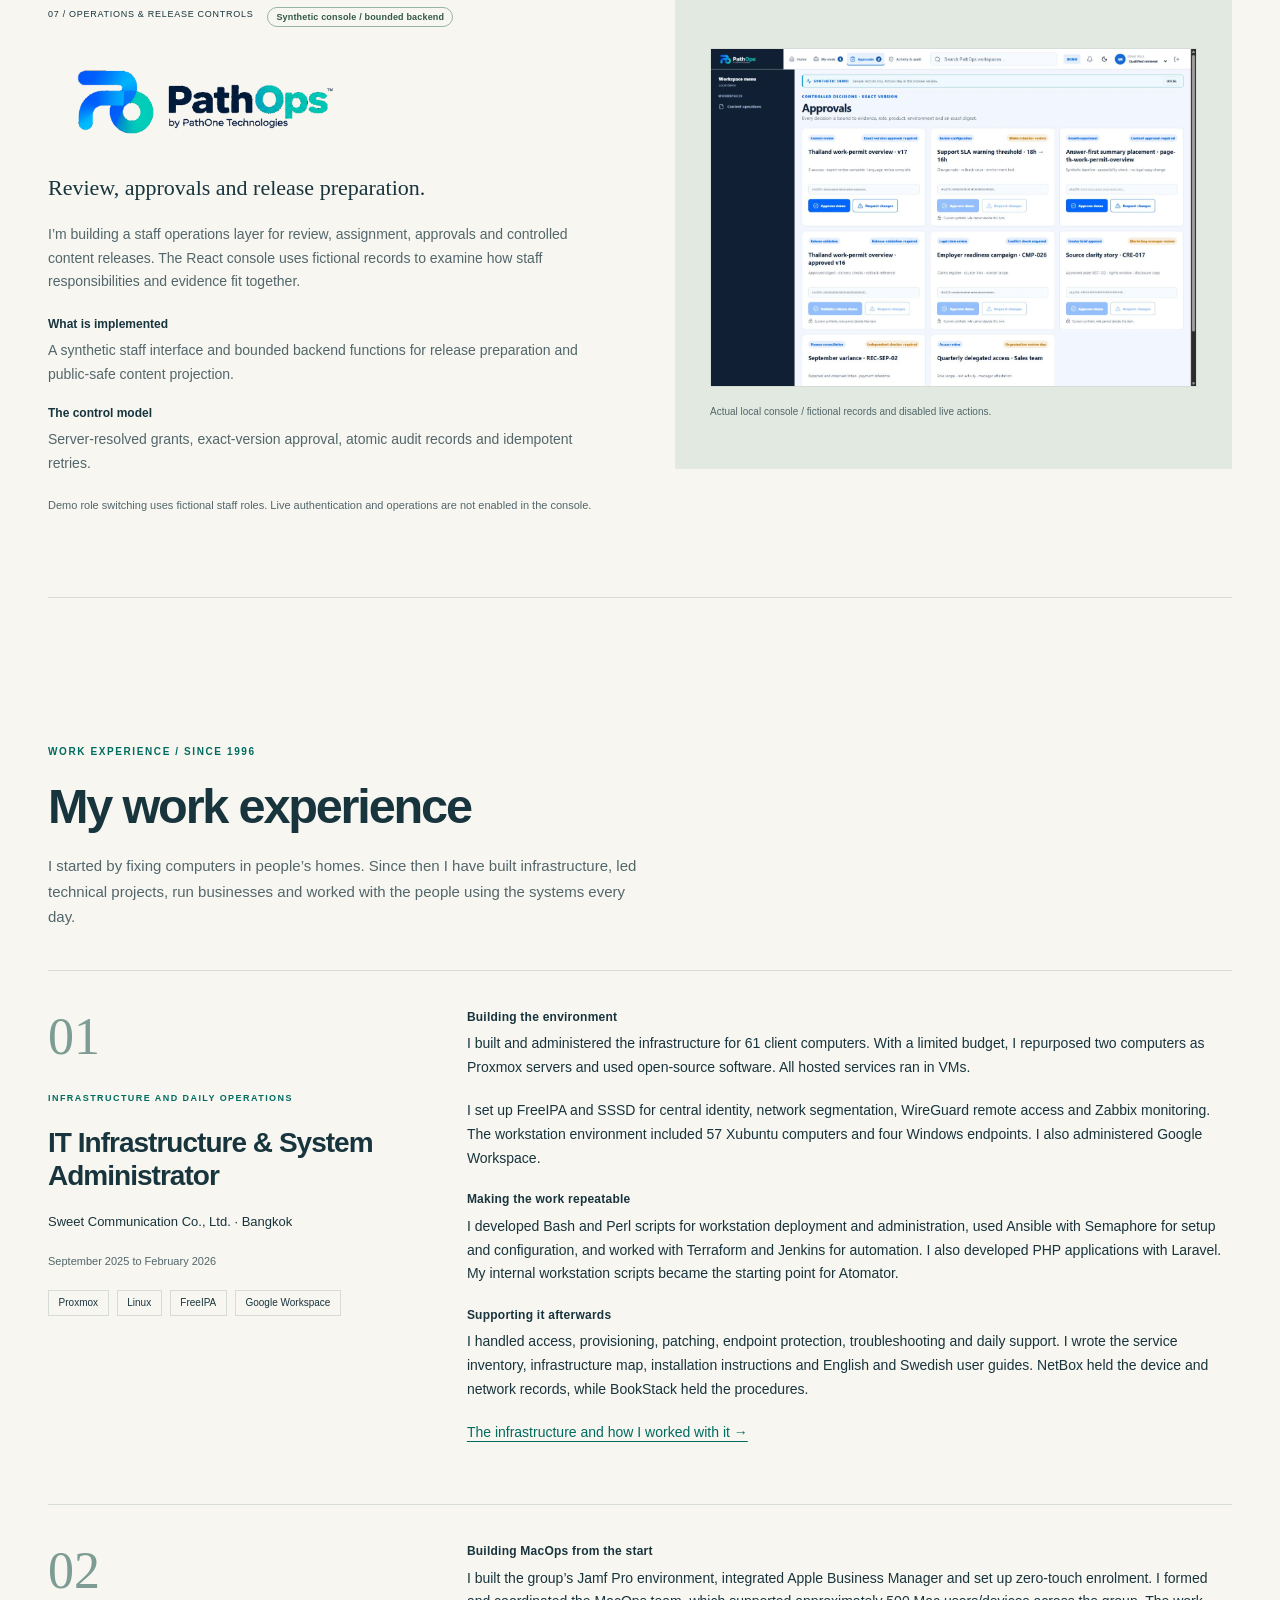
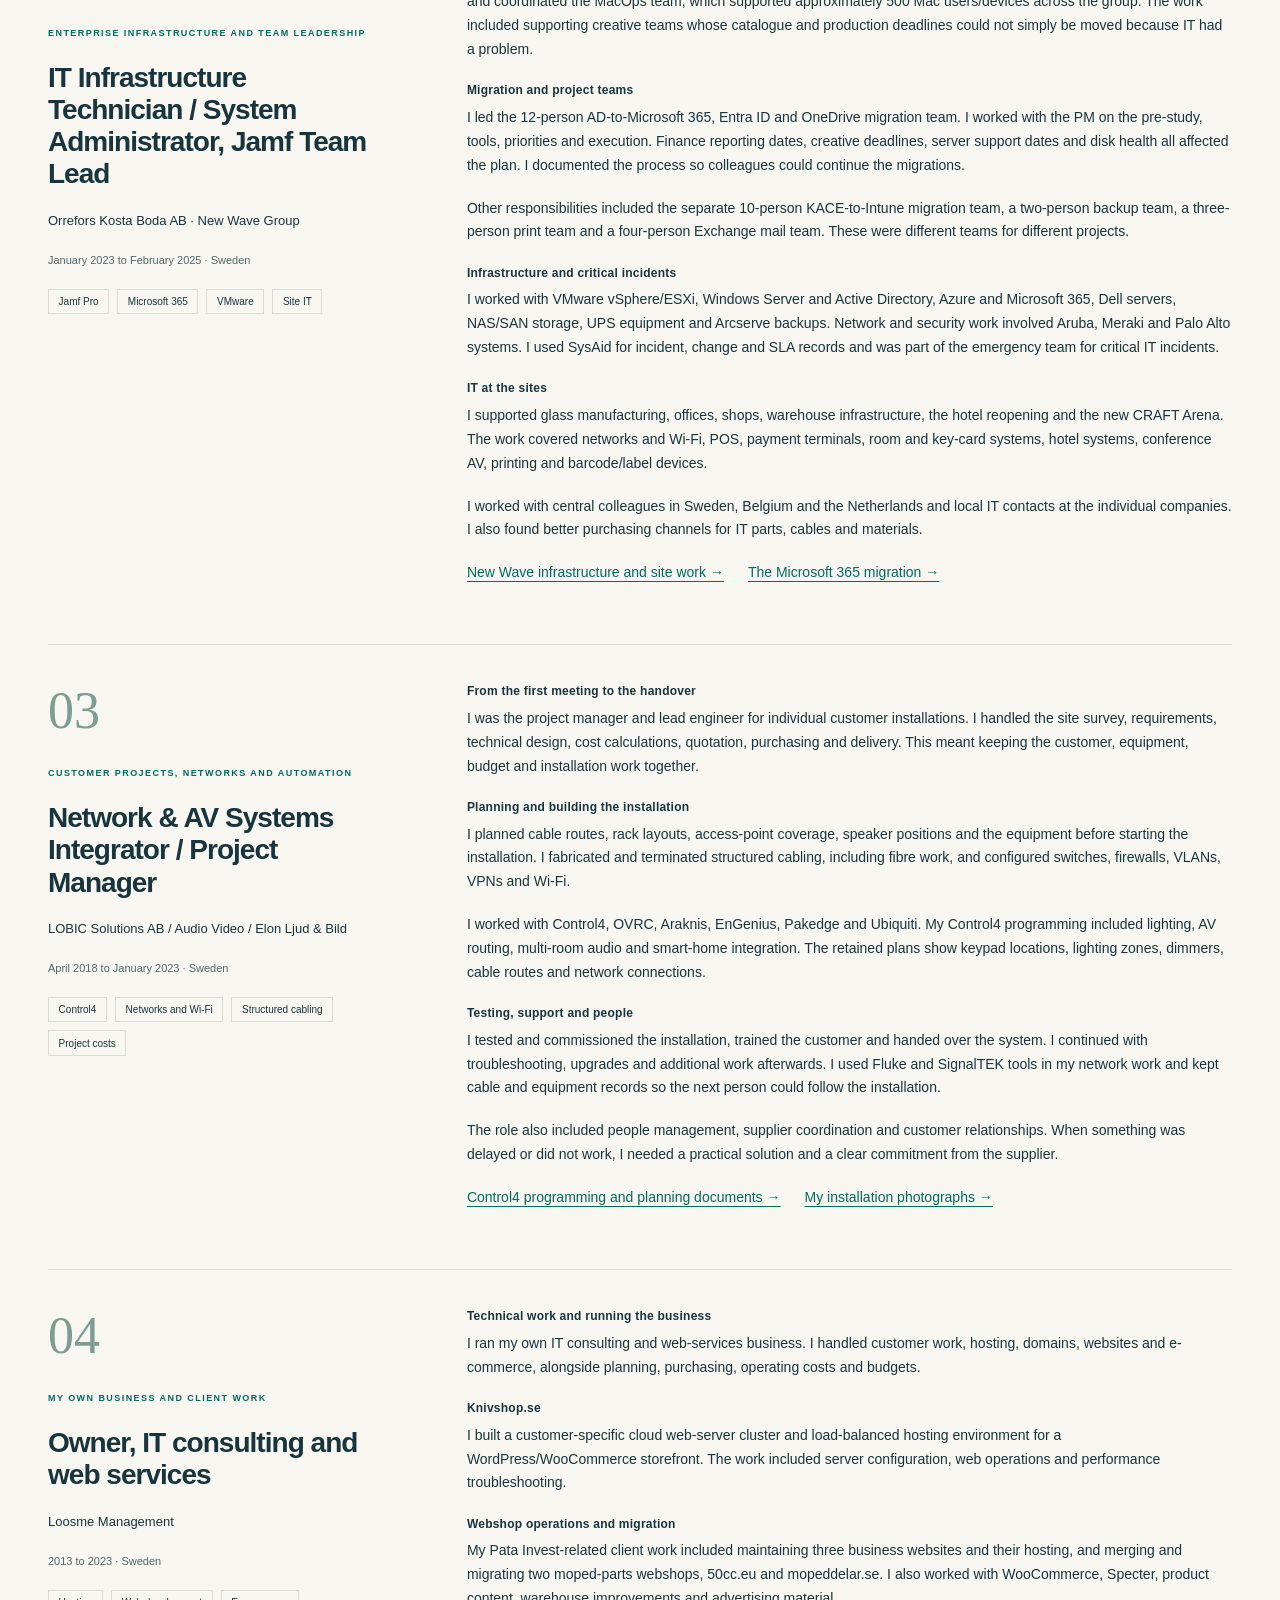
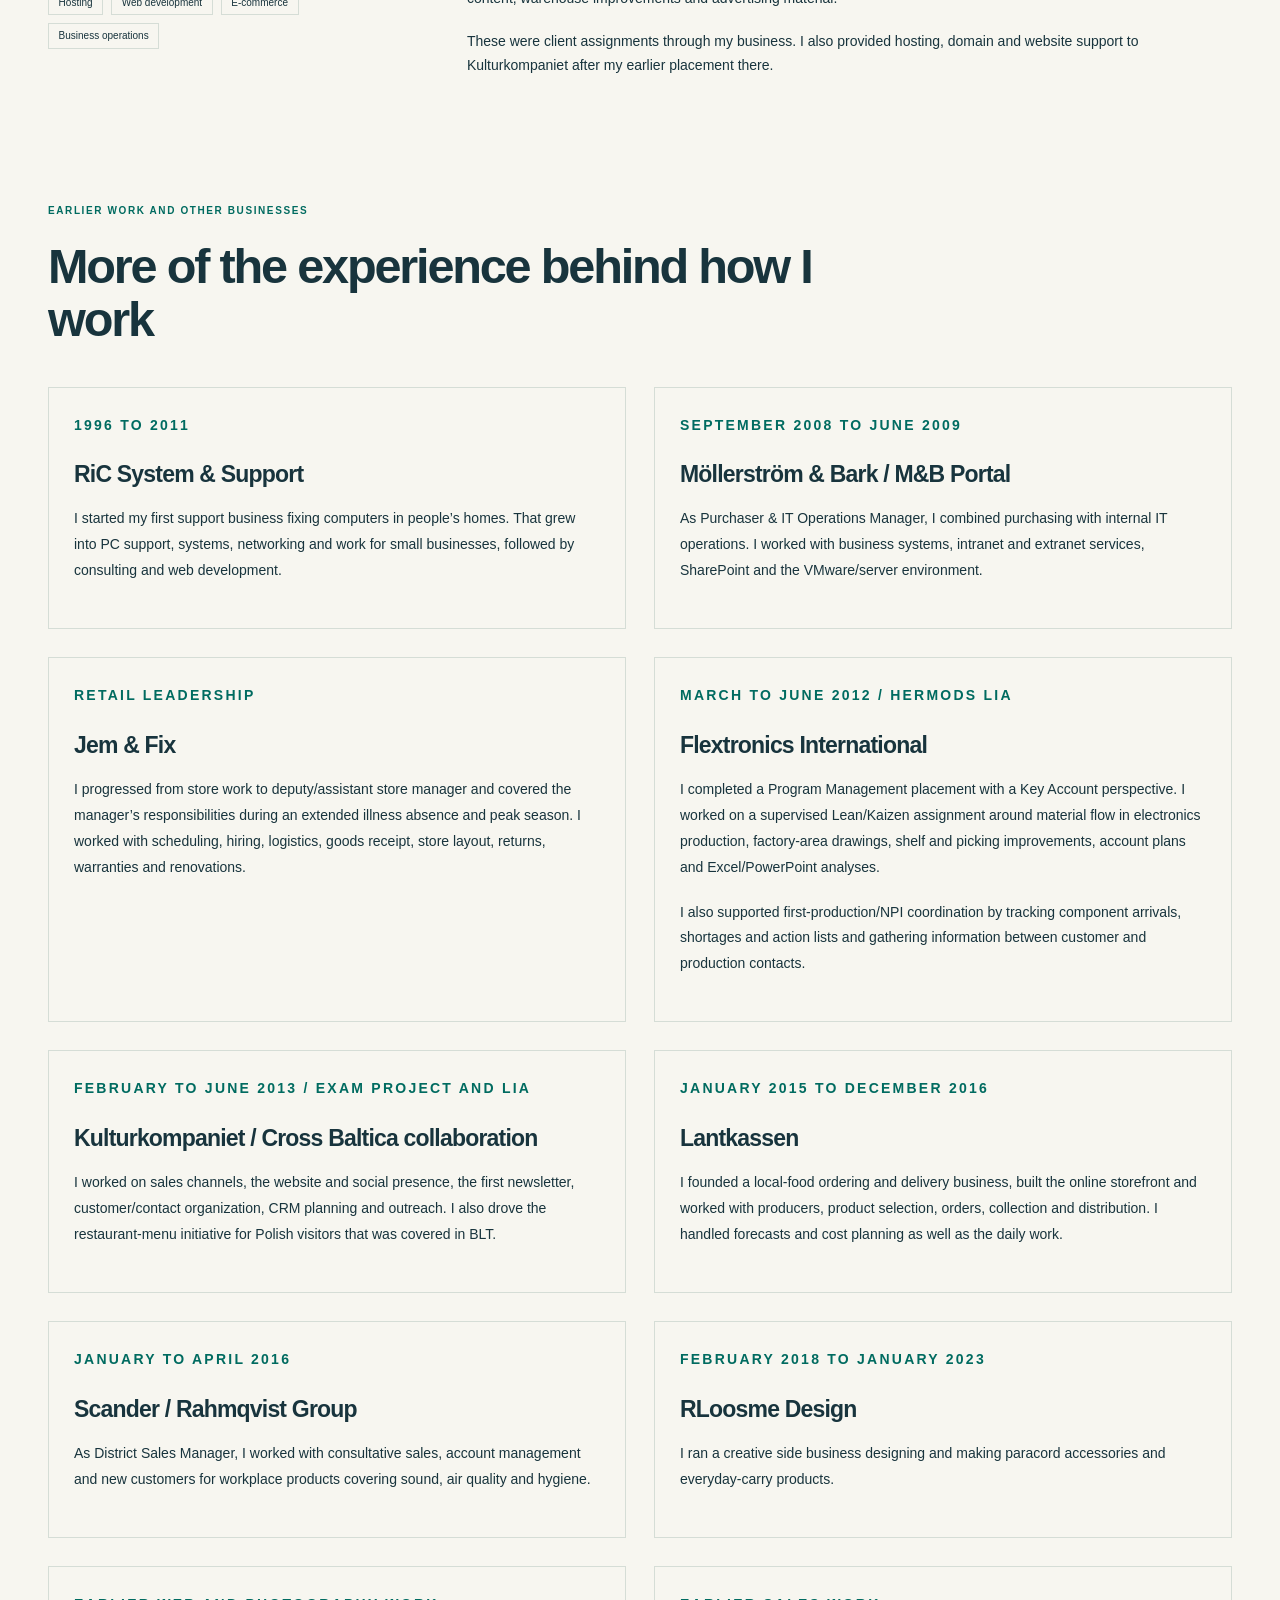
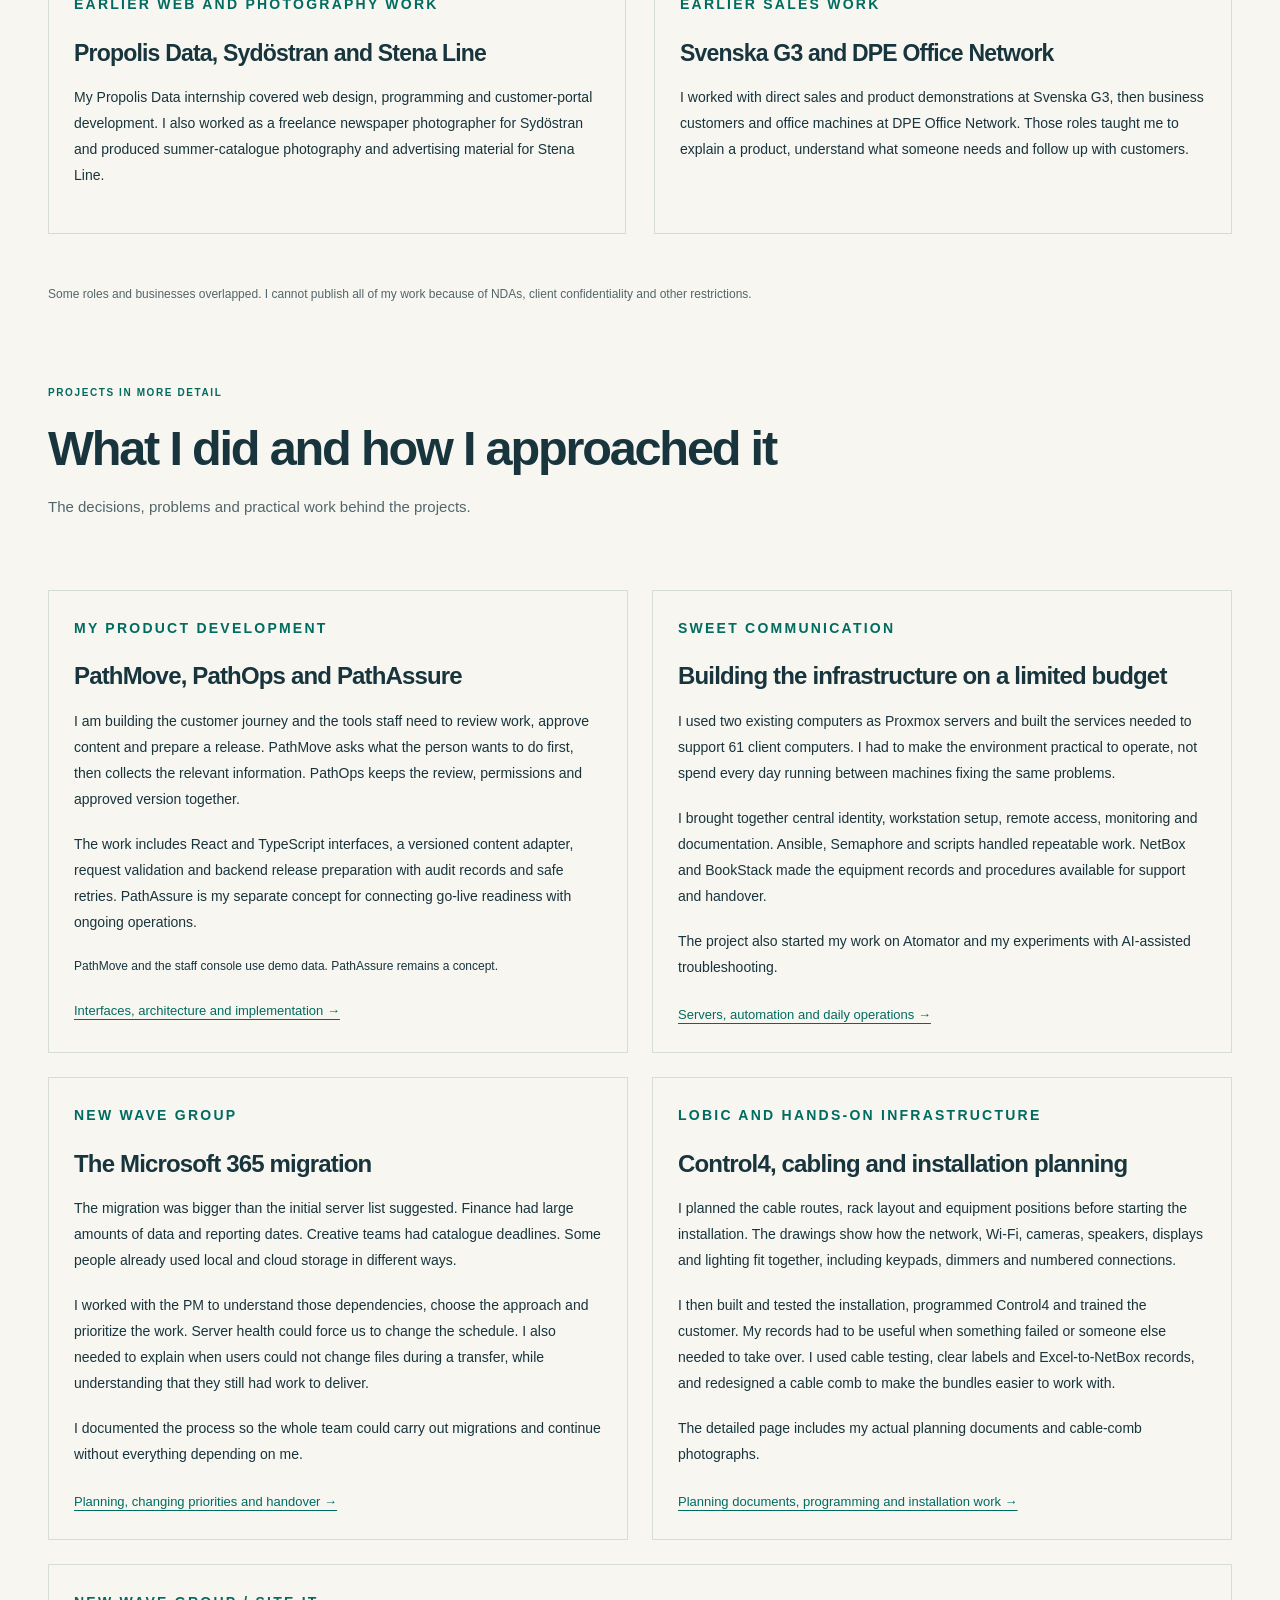
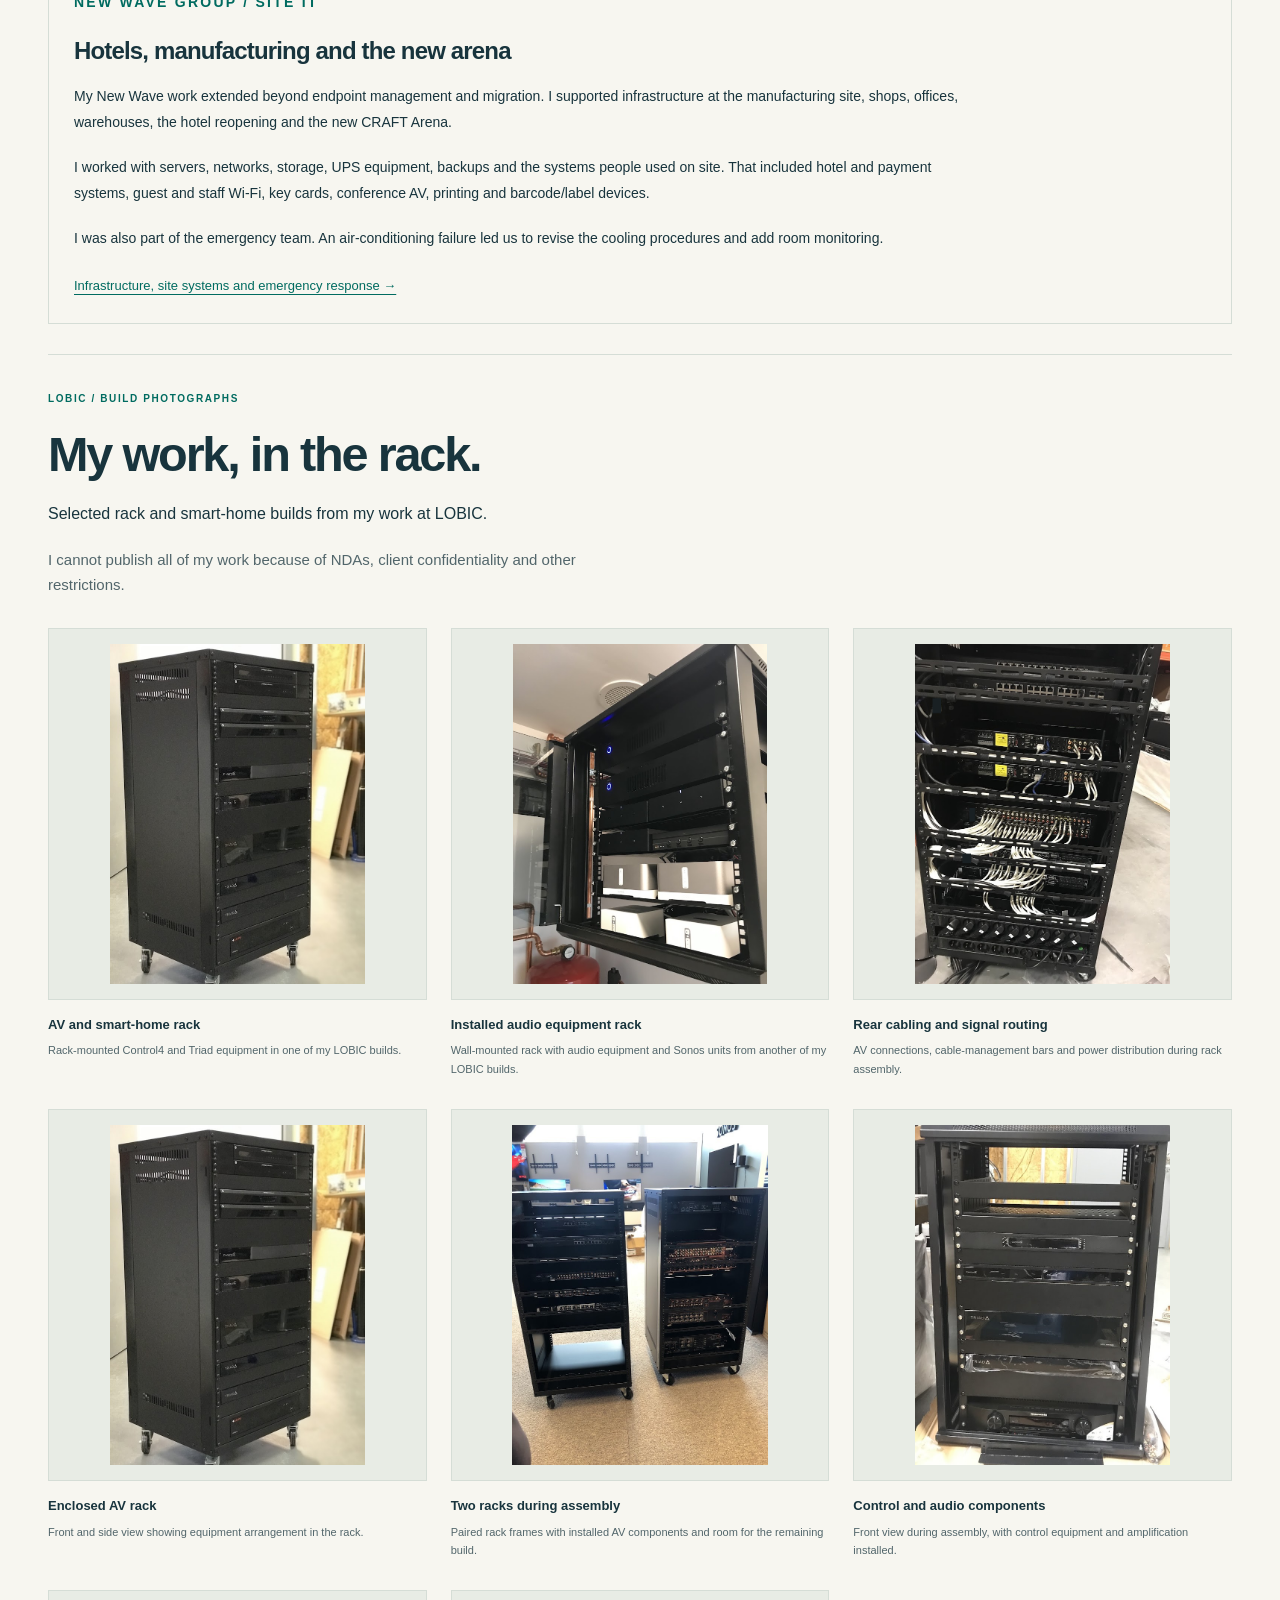
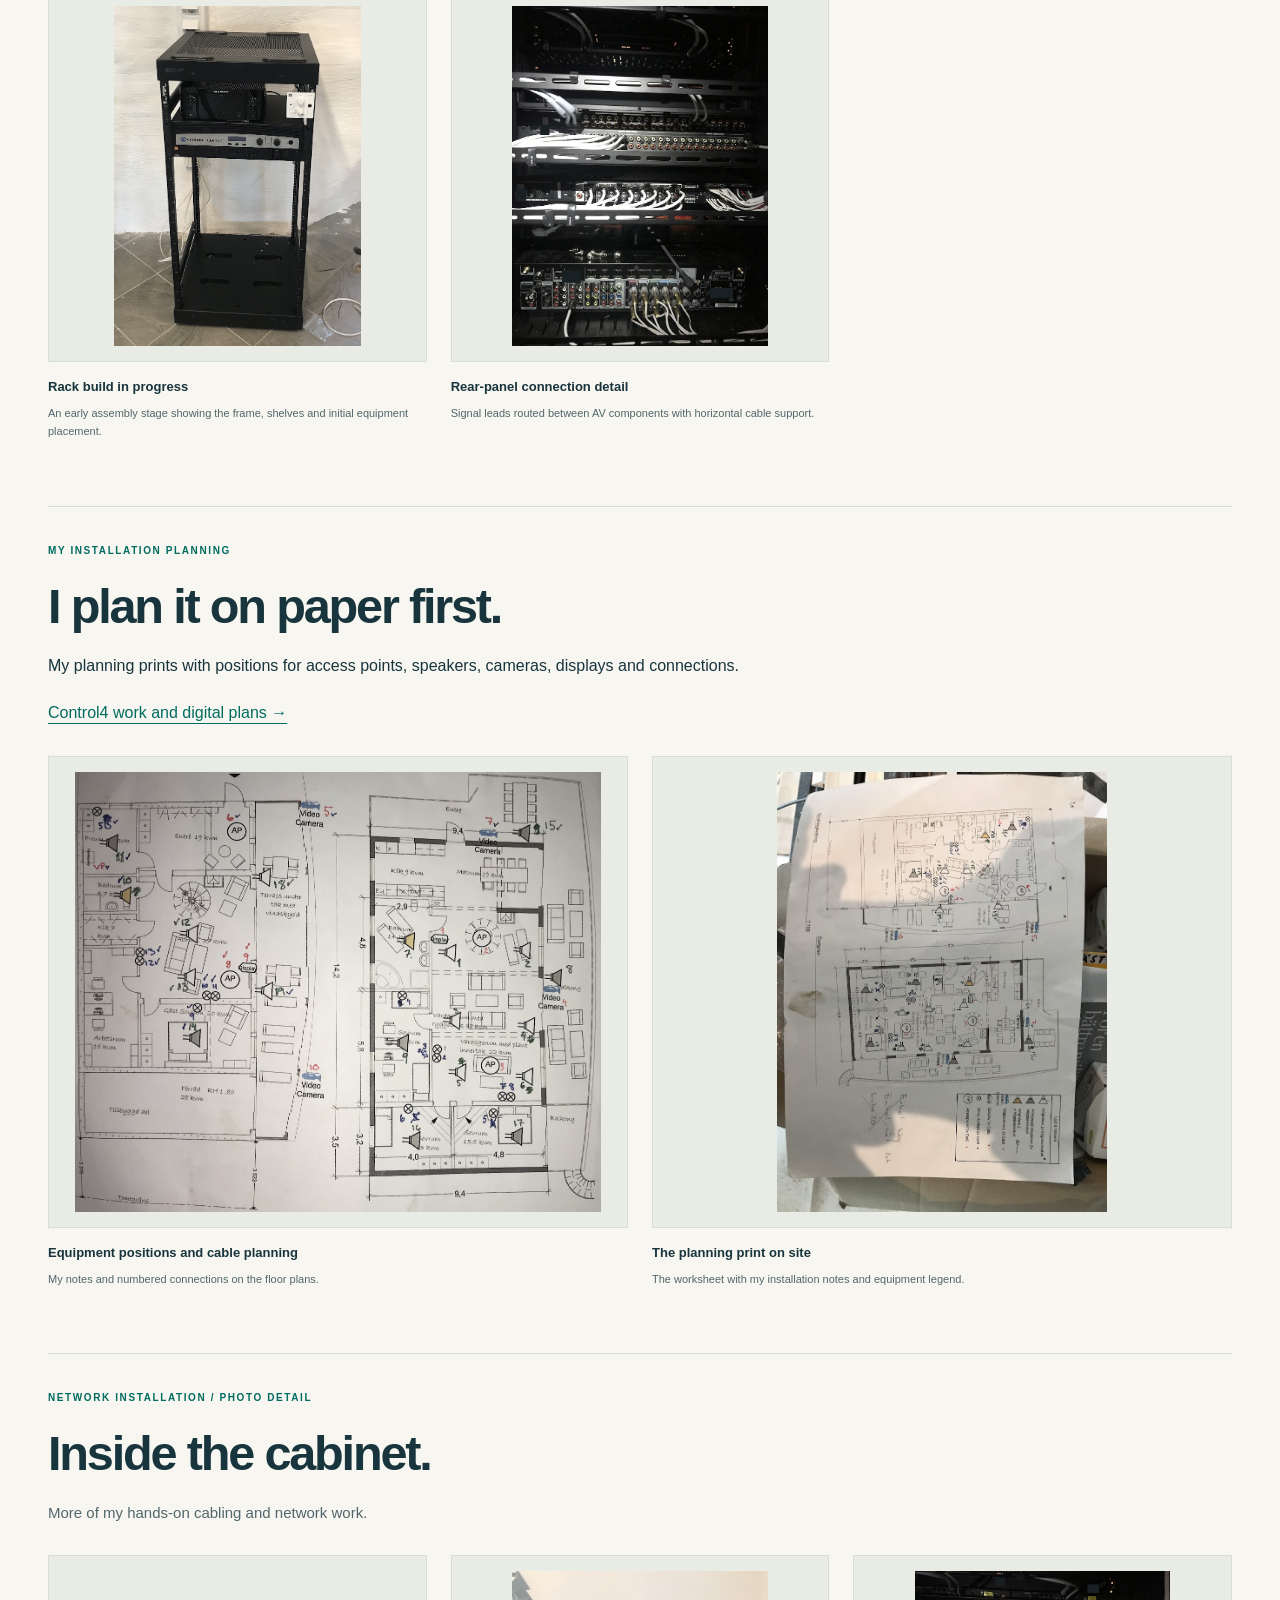
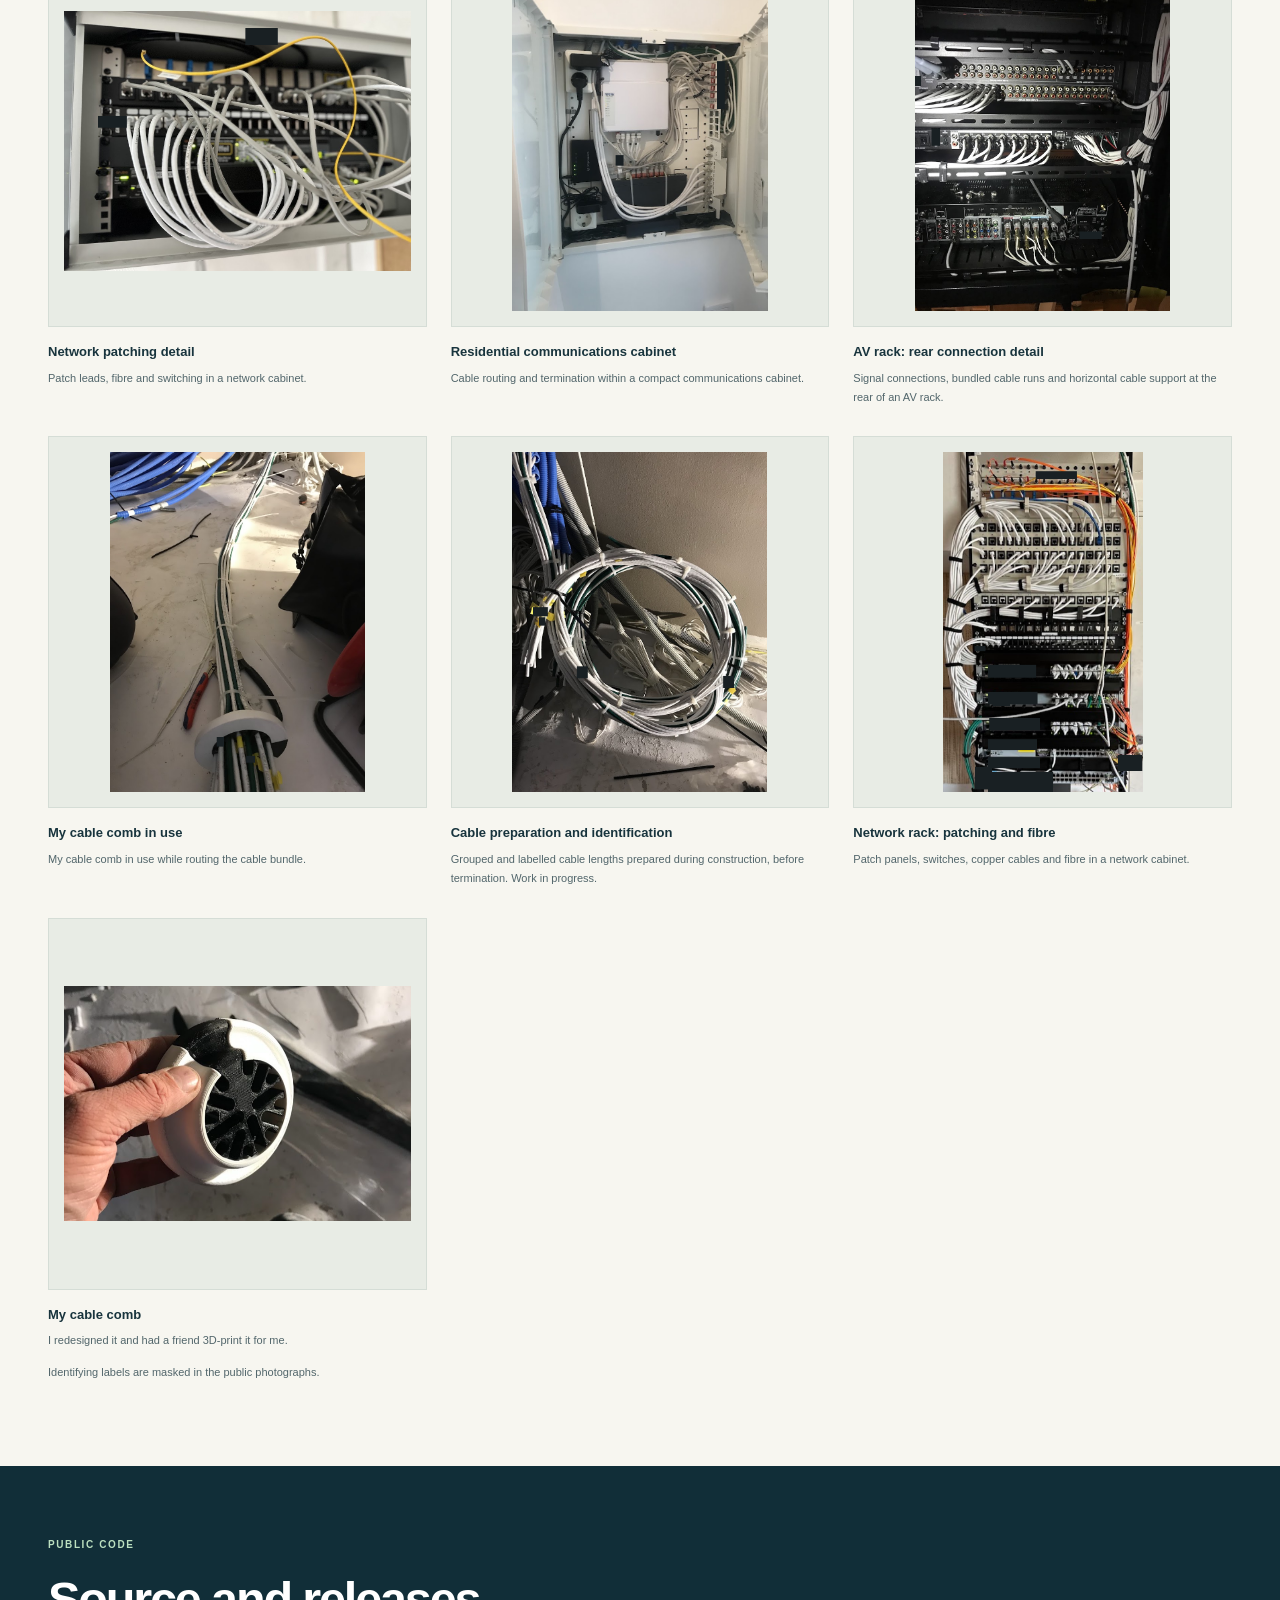
==== commit 4ac6d210: "Restore full career scope and expand project accounts on portfolio homepage" ====
--- a/index.html
+++ b/index.html
@@ -8,11 +8,11 @@
   <link rel="icon" type="image/svg+xml" href="data:image/svg+xml,%3Csvg xmlns='http://www.w3.org/2000/svg' viewBox='0 0 64 64'%3E%3Crect width='64' height='64' rx='12' fill='%230c2235'/%3E%3Cpath d='M14 46 29 17h7l14 29h-9l-3-7H25l-3 7zm14-14h7l-3-9z' fill='%235ce0ce'/%3E%3C/svg%3E">
   <link rel="stylesheet" href="styles.css">
   <link rel="stylesheet" href="redesign.css">
-  <link rel="stylesheet" href="technical.css?v=20261021-logos">
+  <link rel="stylesheet" href="technical.css?v=20261021-experience">
 </head>
 <body>
 <a class="skip" href="#main">Skip to content</a>
-<header class="top"><a class="name" href="#">AXEL LOOSME<span>Selected work</span></a><nav aria-label="Main navigation"><a href="#work">Projects</a><a href="#personal-projects">My apps</a><a href="#gallery">Build photos</a><a href="#code">Code</a><a href="#background">Background</a><a href="#contact">Contact</a></nav></header>
+<header class="top"><a class="name" href="#">AXEL LOOSME<span>Selected work</span></a><nav aria-label="Main navigation"><a href="#work">Experience</a><a href="#personal-projects">My apps</a><a href="#gallery">Build photos</a><a href="#code">Code</a><a href="#background">Background</a><a href="#contact">Contact</a></nav></header>
 <main id="main">
 <section class="hero wrap"><div class="hero-layout"><div class="hero-copy">
   <p class="eyebrow">IT INFRASTRUCTURE · ENDPOINT MANAGEMENT · TECHNICAL DELIVERY</p>
@@ -27,22 +27,32 @@
 <article id="calculus" class="project"><div class="project-copy"><div class="meta"><span>04 / CONSTRUCTION & CALCULATION</span><span class="status">Local application</span></div><h3>Calculus</h3><p class="tagline">Construction calculations.</p><p>A construction quantity calculator built around Swedish AMA/MER measurement workflows. It brings calculation inputs, material quantities and project summaries into one application.</p><dl><dt>What it covers</dt><dd>Trench and culvert excavation, backfill volumes, pipe lengths and aggregated project totals.</dd><dt>What I built</dt><dd>A Python calculation engine and Streamlit interface, Swedish and English options, and exports including Excel, CSV and JSON.</dd></dl><div class="tags"><span>Python</span><span>Streamlit</span><span>AMA / MER workflows</span></div><p class="small">Implemented locally. Quantities and rule interpretation require project-specific review.</p></div><figure class="visual calculus"><div class="drawing"><div class="ground"></div><div class="trench"></div><div class="pipe p1"></div><div class="pipe p2"></div><span class="dimension width">SECTION WIDTH ↔</span><span class="dimension depth">DEPTH ↕</span><span class="dimension bottom">EXCAVATION / BEDDING / BACKFILL</span></div><div class="calc-flow"><span>Geometry</span><b>→</b><span>Quantities</span><b>→</b><span>Summary</span></div><figcaption>Conceptual section illustration / no project values</figcaption></figure></article>
 <article id="pathassure" class="concept"><div class="meta"><span>05 / OPERATIONAL ASSURANCE</span><span class="status concept-status">Concept</span></div><h3>PathAssure</h3><p class="tagline">Are we actually ready?</p><p>A product concept for connecting go-live readiness with ongoing operational assurance. The aim is to bring controls, evidence, dependencies and risks into a clearer decision process.</p><div class="lifecycle"><span>Prepare</span><span>Validate</span><span>Operate</span><span>Improve</span></div><p>I’ve developed the product structure and lifecycle, including how readiness evidence could support later monitoring and risk analysis.</p><figure class="product-proof"><img src="assets/engineering/pathassure-concept.webp" width="1280" height="908" loading="lazy" alt="PathAssure historical concept dashboard with fictional data and identifying fields masked"><figcaption>Concept mockup with fictional data.</figcaption></figure><p class="boundary">Product concept. The platform and forecasting are not implemented.</p></article>
 <article id="pathmove" class="concept"><div class="meta"><span>06 / GUIDED SERVICE WORKFLOWS</span><span class="status concept-status">Prototype / development</span></div><h3 class="product-brand"><img class="official-product-logo" width="320" height="107" src="assets/brands/pathmove-official.png" alt="PathMove by PathOne Technologies"></h3><p class="tagline">Visa and work-authorization preparation.</p><p>A guided experience for navigating Thailand visa and work-authorization preparation, with different workspaces for individuals and professional roles.</p><div class="lifecycle"><span>Understand</span><span>Prepare</span><span>Review</span><span>Handover</span></div><p>The frontend work brings together structured intake, pathway guidance, preparation checklists and professional handover. The current demonstration uses fictional, device-local records.</p><figure class="product-proof"><img src="assets/engineering/pathmove-home.webp" width="1425" height="990" loading="lazy" alt="PathMove local demonstration homepage"><figcaption>Local demo with fictional records.</figcaption></figure><p class="boundary">Demo. Payments are disabled and file uploads are visual-only.</p></article><article id="pathops" class="project pathops-proof"><div class="project-copy"><div class="meta"><span>07 / OPERATIONS &amp; RELEASE CONTROLS</span><span class="status">Synthetic console / bounded backend</span></div><h3 class="product-brand"><img class="official-product-logo" width="320" height="110" src="assets/brands/pathops-official.png" alt="PathOps by PathOne Technologies"></h3><p class="tagline">Review, approvals and release preparation.</p><p>I’m building a staff operations layer for review, assignment, approvals and controlled content releases. The React console uses fictional records to examine how staff responsibilities and evidence fit together.</p><dl><dt>What is implemented</dt><dd>A synthetic staff interface and bounded backend functions for release preparation and public-safe content projection.</dd><dt>The control model</dt><dd>Server-resolved grants, exact-version approval, atomic audit records and idempotent retries.</dd></dl><p class="small">Demo role switching uses fictional staff roles. Live authentication and operations are not enabled in the console.</p></div><figure class="visual"><img src="assets/engineering/pathops-approvals.webp" width="1425" height="990" loading="lazy" alt="PathOps synthetic approval console"><figcaption>Actual local console / fictional records and disabled live actions.</figcaption></figure></article></section>
-<section id="technical-notes" class="wrap"><div class="section-heading"><p class="eyebrow">ENGINEERING &amp; DELIVERY NOTES</p><h2>More about the projects.</h2><p>Architecture, implementation choices and the responsibilities behind the projects.</p></div><div class="technical-links"><article><h3>Product engineering</h3><p>PathMove, PathOps and PathAssure: real screenshots, system boundaries and current implementation stages.</p><a class="text-link" href="product-engineering.html">Read the technical notes →</a></article><article><h3>Sweet infrastructure</h3><p>Identity, automation, monitoring and daily operation across 61 computers and two Proxmox servers.</p><a class="text-link" href="sweet-infrastructure.html">Read the infrastructure case →</a></article><article><h3>Microsoft 365 migration</h3><p>Pre-study, business deadlines, changing infrastructure risks and a repeatable migration process for the team.</p><a class="text-link" href="microsoft365-migration.html">Read the migration case →</a></article><article><h3>Racks, records and handover</h3><p>Cable testing, Excel-to-NetBox documentation, a custom cable comb and practical server-room experience.</p><a class="text-link" href="physical-infrastructure.html">Read the working methods →</a></article></div></section>
 <section id="work" class="work wrap">
-  <div class="section-heading"><p class="eyebrow">01 / SELECTED DELIVERY</p><h2>My work experience.</h2><p>Infrastructure, Mac management and customer installations.</p></div>
-  <article class="case">
-    <div class="case-side"><span class="number">01</span><p class="eyebrow">ENDPOINT PLATFORMS</p><h3>Building Apple management and MacOps</h3><p>New Wave Group / Orrefors Kosta Boda</p><p class="date">January 2023 to February 2025</p><div class="tags"><span>Jamf Pro</span><span>Apple Business Manager</span><span>Team formation</span></div></div>
-    <div class="case-body"><h4>The responsibility</h4><p>Build the group’s Jamf Pro environment and form the team delivering and supporting MacOps, coordinating with regional colleagues and local IT contacts.</p><h4>The delivery</h4><p>I integrated Apple Business Manager, established device enrolment and zero-touch deployment, and configured ongoing administration. I also contributed to the separate Windows endpoint transformation from KACE to Microsoft Intune.</p><div class="result"><h4>The scope</h4><p>Our MacOps team supported approximately 500 Mac users/devices across the group.</p></div><div class="flow" aria-label="Conceptual endpoint lifecycle"><span>Apple Business Manager</span><b aria-hidden="true">›</b><span>Jamf Pro</span><b aria-hidden="true">›</b><span>Enrolment &amp; configuration</span><b aria-hidden="true">›</b><span>Ongoing support</span></div><p class="caption">MacOps device lifecycle.</p></div>
-  </article>
-  <article class="case">
-    <div class="case-side"><span class="number">02</span><p class="eyebrow">INFRASTRUCTURE &amp; OPERATIONS</p><h3>Building an environment I could operate</h3><p>Sweet Communication · Bangkok</p><p class="date">September 2025 to February 2026</p><div class="tags"><span>Proxmox</span><span>FreeIPA</span><span>WireGuard</span><span>Ansible</span></div></div>
-    <div class="case-body"><h4>The responsibility</h4><p>Build and administer infrastructure supporting 61 client computers, while handling daily support and documenting the environment.</p><h4>The delivery</h4><p>I operated two physical Proxmox hosts with all hosted services running in virtual machines. I implemented centralised identity, network segmentation, remote access and monitoring, alongside scripts for repeatable workstation administration, Ansible/Semaphore automation and Google Workspace administration.</p><div class="result"><h4>The scope</h4><p>I also handled daily support and wrote the procedures for using and maintaining the environment.</p></div><div class="system"><div class="system-label">61 client computers</div><div class="system-grid"><span>Central identity</span><span>Segmented network</span><span>Remote access</span><span>Monitoring</span></div><div class="system-label">Virtualisation layer · 2 physical hosts</div></div><p class="caption">Overview of the environment I built.</p></div>
-  </article>
-  <article class="case">
-    <div class="case-side"><span class="number">03</span><p class="eyebrow">CUSTOMER PROJECT DELIVERY</p><h3>Owning the complete installation</h3><p>LOBIC Solutions / Elon Ljud &amp; Bild</p><p class="date">April 2018 to January 2023</p><div class="tags"><span>Networks &amp; Wi-Fi</span><span>Control4</span><span>Project management</span></div></div>
-    <div class="case-body"><h4>The responsibility</h4><p>Act as project manager and lead engineer for customer installations, connecting requirements, technical design and the commercial proposal.</p><h4>The delivery</h4><p>I handled site surveys, designs, cost calculations, quotations, purchasing and delivery. Hands-on work included structured cabling, racks, access points, switches, firewalls, VLANs, VPNs and Control4 programming.</p><div class="result"><h4>The handover</h4><p>I tested and commissioned the installations, trained customers and provided follow-up support.</p></div><ol class="delivery"><li>Discover &amp; design</li><li>Quote &amp; procure</li><li>Install &amp; commission</li><li>Train &amp; support</li></ol></div>
-  </article>
-</section>
+<div class="section-heading"><p class="eyebrow">WORK EXPERIENCE / SINCE 1996</p><h2>My work experience</h2><p>I started by fixing computers in people’s homes. Since then I have built infrastructure, led technical projects, run businesses and worked with the people using the systems every day.</p></div>
+<article class="case" id="sweet-experience"><div class="case-side"><span class="number">01</span><p class="eyebrow">INFRASTRUCTURE AND DAILY OPERATIONS</p><h3>IT Infrastructure &amp; System Administrator</h3><p>Sweet Communication Co., Ltd. · Bangkok</p><p class="date">September 2025 to February 2026</p><div class="tags"><span>Proxmox</span><span>Linux</span><span>FreeIPA</span><span>Google Workspace</span></div></div><div class="case-body"><h4>Building the environment</h4><p>I built and administered the infrastructure for 61 client computers. With a limited budget, I repurposed two computers as Proxmox servers and used open-source software. All hosted services ran in VMs.</p><p>I set up FreeIPA and SSSD for central identity, network segmentation, WireGuard remote access and Zabbix monitoring. The workstation environment included 57 Xubuntu computers and four Windows endpoints. I also administered Google Workspace.</p><h4>Making the work repeatable</h4><p>I developed Bash and Perl scripts for workstation deployment and administration, used Ansible with Semaphore for setup and configuration, and worked with Terraform and Jenkins for automation. I also developed PHP applications with Laravel. My internal workstation scripts became the starting point for Atomator.</p><h4>Supporting it afterwards</h4><p>I handled access, provisioning, patching, endpoint protection, troubleshooting and daily support. I wrote the service inventory, infrastructure map, installation instructions and English and Swedish user guides. NetBox held the device and network records, while BookStack held the procedures.</p><p><a class="text-link" href="sweet-infrastructure.html">The infrastructure and how I worked with it →</a></p></div></article>
+<article class="case" id="new-wave-experience"><div class="case-side"><span class="number">02</span><p class="eyebrow">ENTERPRISE INFRASTRUCTURE AND TEAM LEADERSHIP</p><h3>IT Infrastructure Technician / System Administrator, Jamf Team Lead</h3><p>Orrefors Kosta Boda AB · New Wave Group</p><p class="date">January 2023 to February 2025 · Sweden</p><div class="tags"><span>Jamf Pro</span><span>Microsoft 365</span><span>VMware</span><span>Site IT</span></div></div><div class="case-body"><h4>Building MacOps from the start</h4><p>I built the group’s Jamf Pro environment, integrated Apple Business Manager and set up zero-touch enrolment. I formed and coordinated the MacOps team, which supported approximately 500 Mac users/devices across the group. The work included supporting creative teams whose catalogue and production deadlines could not simply be moved because IT had a problem.</p><h4>Migration and project teams</h4><p>I led the 12-person AD-to-Microsoft 365, Entra ID and OneDrive migration team. I worked with the PM on the pre-study, tools, priorities and execution. Finance reporting dates, creative deadlines, server support dates and disk health all affected the plan. I documented the process so colleagues could continue the migrations.</p><p>Other responsibilities included the separate 10-person KACE-to-Intune migration team, a two-person backup team, a three-person print team and a four-person Exchange mail team. These were different teams for different projects.</p><h4>Infrastructure and critical incidents</h4><p>I worked with VMware vSphere/ESXi, Windows Server and Active Directory, Azure and Microsoft 365, Dell servers, NAS/SAN storage, UPS equipment and Arcserve backups. Network and security work involved Aruba, Meraki and Palo Alto systems. I used SysAid for incident, change and SLA records and was part of the emergency team for critical IT incidents.</p><h4>IT at the sites</h4><p>I supported glass manufacturing, offices, shops, warehouse infrastructure, the hotel reopening and the new CRAFT Arena. The work covered networks and Wi-Fi, POS, payment terminals, room and key-card systems, hotel systems, conference AV, printing and barcode/label devices.</p><p>I worked with central colleagues in Sweden, Belgium and the Netherlands and local IT contacts at the individual companies. I also found better purchasing channels for IT parts, cables and materials.</p><p class="experience-links"><a class="text-link" href="new-wave-infrastructure.html">New Wave infrastructure and site work →</a><a class="text-link" href="microsoft365-migration.html">The Microsoft 365 migration →</a></p></div></article>
+<article class="case" id="lobic-experience"><div class="case-side"><span class="number">03</span><p class="eyebrow">CUSTOMER PROJECTS, NETWORKS AND AUTOMATION</p><h3>Network &amp; AV Systems Integrator / Project Manager</h3><p>LOBIC Solutions AB / Audio Video / Elon Ljud &amp; Bild</p><p class="date">April 2018 to January 2023 · Sweden</p><div class="tags"><span>Control4</span><span>Networks and Wi-Fi</span><span>Structured cabling</span><span>Project costs</span></div></div><div class="case-body"><h4>From the first meeting to the handover</h4><p>I was the project manager and lead engineer for individual customer installations. I handled the site survey, requirements, technical design, cost calculations, quotation, purchasing and delivery. This meant keeping the customer, equipment, budget and installation work together.</p><h4>Planning and building the installation</h4><p>I planned cable routes, rack layouts, access-point coverage, speaker positions and the equipment before starting the installation. I fabricated and terminated structured cabling, including fibre work, and configured switches, firewalls, VLANs, VPNs and Wi-Fi.</p><p>I worked with Control4, OVRC, Araknis, EnGenius, Pakedge and Ubiquiti. My Control4 programming included lighting, AV routing, multi-room audio and smart-home integration. The retained plans show keypad locations, lighting zones, dimmers, cable routes and network connections.</p><h4>Testing, support and people</h4><p>I tested and commissioned the installation, trained the customer and handed over the system. I continued with troubleshooting, upgrades and additional work afterwards. I used Fluke and SignalTEK tools in my network work and kept cable and equipment records so the next person could follow the installation.</p><p>The role also included people management, supplier coordination and customer relationships. When something was delayed or did not work, I needed a practical solution and a clear commitment from the supplier.</p><p class="experience-links"><a class="text-link" href="physical-infrastructure.html#control4">Control4 programming and planning documents →</a><a class="text-link" href="#gallery">My installation photographs →</a></p></div></article>
+<article class="case" id="loosme-experience"><div class="case-side"><span class="number">04</span><p class="eyebrow">MY OWN BUSINESS AND CLIENT WORK</p><h3>Owner, IT consulting and web services</h3><p>Loosme Management</p><p class="date">2013 to 2023 · Sweden</p><div class="tags"><span>Hosting</span><span>Web development</span><span>E-commerce</span><span>Business operations</span></div></div><div class="case-body"><h4>Technical work and running the business</h4><p>I ran my own IT consulting and web-services business. I handled customer work, hosting, domains, websites and e-commerce, alongside planning, purchasing, operating costs and budgets.</p><h4>Knivshop.se</h4><p>I built a customer-specific cloud web-server cluster and load-balanced hosting environment for a WordPress/WooCommerce storefront. The work included server configuration, web operations and performance troubleshooting.</p><h4>Webshop operations and migration</h4><p>My Pata Invest-related client work included maintaining three business websites and their hosting, and merging and migrating two moped-parts webshops, 50cc.eu and mopeddelar.se. I also worked with WooCommerce, Specter, product content, warehouse improvements and advertising material.</p><p>These were client assignments through my business. I also provided hosting, domain and website support to Kulturkompaniet after my earlier placement there.</p></div></article>
+<div class="section-heading earlier-heading"><p class="eyebrow">EARLIER WORK AND OTHER BUSINESSES</p><h2>More of the experience behind how I work</h2></div>
+<div class="career-grid">
+<article><p class="eyebrow">1996 TO 2011</p><h3>RiC System &amp; Support</h3><p>I started my first support business fixing computers in people’s homes. That grew into PC support, systems, networking and work for small businesses, followed by consulting and web development.</p></article>
+<article><p class="eyebrow">SEPTEMBER 2008 TO JUNE 2009</p><h3>Möllerström &amp; Bark / M&amp;B Portal</h3><p>As Purchaser &amp; IT Operations Manager, I combined purchasing with internal IT operations. I worked with business systems, intranet and extranet services, SharePoint and the VMware/server environment.</p></article>
+<article><p class="eyebrow">RETAIL LEADERSHIP</p><h3>Jem &amp; Fix</h3><p>I progressed from store work to deputy/assistant store manager and covered the manager’s responsibilities during an extended illness absence and peak season. I worked with scheduling, hiring, logistics, goods receipt, store layout, returns, warranties and renovations.</p></article>
+<article><p class="eyebrow">MARCH TO JUNE 2012 / HERMODS LIA</p><h3>Flextronics International</h3><p>I completed a Program Management placement with a Key Account perspective. I worked on a supervised Lean/Kaizen assignment around material flow in electronics production, factory-area drawings, shelf and picking improvements, account plans and Excel/PowerPoint analyses.</p><p>I also supported first-production/NPI coordination by tracking component arrivals, shortages and action lists and gathering information between customer and production contacts.</p></article>
+<article><p class="eyebrow">FEBRUARY TO JUNE 2013 / EXAM PROJECT AND LIA</p><h3>Kulturkompaniet / Cross Baltica collaboration</h3><p>I worked on sales channels, the website and social presence, the first newsletter, customer/contact organization, CRM planning and outreach. I also drove the restaurant-menu initiative for Polish visitors that was covered in BLT.</p></article>
+<article><p class="eyebrow">JANUARY 2015 TO DECEMBER 2016</p><h3>Lantkassen</h3><p>I founded a local-food ordering and delivery business, built the online storefront and worked with producers, product selection, orders, collection and distribution. I handled forecasts and cost planning as well as the daily work.</p></article>
+<article><p class="eyebrow">JANUARY TO APRIL 2016</p><h3>Scander / Rahmqvist Group</h3><p>As District Sales Manager, I worked with consultative sales, account management and new customers for workplace products covering sound, air quality and hygiene.</p></article>
+<article><p class="eyebrow">FEBRUARY 2018 TO JANUARY 2023</p><h3>RLoosme Design</h3><p>I ran a creative side business designing and making paracord accessories and everyday-carry products.</p></article>
+<article><p class="eyebrow">EARLIER WEB AND PHOTOGRAPHY WORK</p><h3>Propolis Data, Sydöstran and Stena Line</h3><p>My Propolis Data internship covered web design, programming and customer-portal development. I also worked as a freelance newspaper photographer for Sydöstran and produced summer-catalogue photography and advertising material for Stena Line.</p></article>
+<article><p class="eyebrow">EARLIER SALES WORK</p><h3>Svenska G3 and DPE Office Network</h3><p>I worked with direct sales and product demonstrations at Svenska G3, then business customers and office machines at DPE Office Network. Those roles taught me to explain a product, understand what someone needs and follow up with customers.</p></article>
+</div><p class="source-note">Some roles and businesses overlapped. I cannot publish all of my work because of NDAs, client confidentiality and other restrictions.</p></section>
+<section id="technical-notes" class="wrap"><div class="section-heading"><p class="eyebrow">PROJECTS IN MORE DETAIL</p><h2>What I did and how I approached it</h2><p>The decisions, problems and practical work behind the projects.</p></div><div class="technical-links">
+<article><p class="eyebrow">MY PRODUCT DEVELOPMENT</p><h3>PathMove, PathOps and PathAssure</h3><p>I am building the customer journey and the tools staff need to review work, approve content and prepare a release. PathMove asks what the person wants to do first, then collects the relevant information. PathOps keeps the review, permissions and approved version together.</p><p>The work includes React and TypeScript interfaces, a versioned content adapter, request validation and backend release preparation with audit records and safe retries. PathAssure is my separate concept for connecting go-live readiness with ongoing operations.</p><p class="small">PathMove and the staff console use demo data. PathAssure remains a concept.</p><a class="text-link" href="product-engineering.html">Interfaces, architecture and implementation →</a></article>
+<article><p class="eyebrow">SWEET COMMUNICATION</p><h3>Building the infrastructure on a limited budget</h3><p>I used two existing computers as Proxmox servers and built the services needed to support 61 client computers. I had to make the environment practical to operate, not spend every day running between machines fixing the same problems.</p><p>I brought together central identity, workstation setup, remote access, monitoring and documentation. Ansible, Semaphore and scripts handled repeatable work. NetBox and BookStack made the equipment records and procedures available for support and handover.</p><p>The project also started my work on Atomator and my experiments with AI-assisted troubleshooting.</p><a class="text-link" href="sweet-infrastructure.html">Servers, automation and daily operations →</a></article>
+<article><p class="eyebrow">NEW WAVE GROUP</p><h3>The Microsoft 365 migration</h3><p>The migration was bigger than the initial server list suggested. Finance had large amounts of data and reporting dates. Creative teams had catalogue deadlines. Some people already used local and cloud storage in different ways.</p><p>I worked with the PM to understand those dependencies, choose the approach and prioritize the work. Server health could force us to change the schedule. I also needed to explain when users could not change files during a transfer, while understanding that they still had work to deliver.</p><p>I documented the process so the whole team could carry out migrations and continue without everything depending on me.</p><a class="text-link" href="microsoft365-migration.html">Planning, changing priorities and handover →</a></article>
+<article><p class="eyebrow">LOBIC AND HANDS-ON INFRASTRUCTURE</p><h3>Control4, cabling and installation planning</h3><p>I planned the cable routes, rack layout and equipment positions before starting the installation. The drawings show how the network, Wi-Fi, cameras, speakers, displays and lighting fit together, including keypads, dimmers and numbered connections.</p><p>I then built and tested the installation, programmed Control4 and trained the customer. My records had to be useful when something failed or someone else needed to take over. I used cable testing, clear labels and Excel-to-NetBox records, and redesigned a cable comb to make the bundles easier to work with.</p><p>The detailed page includes my actual planning documents and cable-comb photographs.</p><a class="text-link" href="physical-infrastructure.html">Planning documents, programming and installation work →</a></article>
+<article><p class="eyebrow">NEW WAVE GROUP / SITE IT</p><h3>Hotels, manufacturing and the new arena</h3><p>My New Wave work extended beyond endpoint management and migration. I supported infrastructure at the manufacturing site, shops, offices, warehouses, the hotel reopening and the new CRAFT Arena.</p><p>I worked with servers, networks, storage, UPS equipment, backups and the systems people used on site. That included hotel and payment systems, guest and staff Wi-Fi, key cards, conference AV, printing and barcode/label devices.</p><p>I was also part of the emergency team. An air-conditioning failure led us to revise the cooling procedures and add room monitoring.</p><a class="text-link" href="new-wave-infrastructure.html">Infrastructure, site systems and emergency response →</a></article>
+</div></section>
 <section id="gallery" class="gallery wrap" aria-labelledby="gallery-title">
  <div class="section-heading"><p class="eyebrow">LOBIC / BUILD PHOTOGRAPHS</p><h2 id="gallery-title">My work, in the rack.</h2><p>Selected rack and smart-home builds from my work at LOBIC.</p><p class="caption">I cannot publish all of my work because of NDAs, client confidentiality and other restrictions.</p></div>
  <div class="photo-grid">
--- a/technical.css
+++ b/technical.css
@@ -5,3 +5,5 @@
 .official-product-logo{display:block;width:320px;max-width:100%;height:auto;object-fit:contain;margin:18px 0 25px}.product-brand{margin:10px 0 20px!important}.product-brand .official-product-logo{margin:0}.technical-section>.official-product-logo{width:360px}.technical .image-pair img{max-height:600px;object-fit:contain}.technical .image-pair{align-items:start}
 
 #installation-planning .photo-grid{grid-template-columns:repeat(2,minmax(0,1fr))}#installation-planning .photo-grid img{height:440px}@media(max-width:600px){#installation-planning .photo-grid{grid-template-columns:1fr}#installation-planning .photo-grid img{height:auto}}
+
+.career-grid{display:grid;grid-template-columns:repeat(2,minmax(0,1fr));gap:28px;margin:30px 0 50px}.career-grid article{padding:25px;border:1px solid var(--line);min-width:0}.career-grid h3{font-size:23px;line-height:1.35;margin:12px 0 16px}.career-grid p{font-size:14px;line-height:1.85}.earlier-heading{margin-top:65px}.experience-links{display:flex;flex-wrap:wrap;gap:10px 24px}.case-side h3{overflow-wrap:anywhere}.technical-links article>p{line-height:1.85}.technical-links .small{font-size:12px}.work>.source-note{font-size:12px;color:var(--muted)}@media(min-width:801px){.technical-links article:last-child:nth-child(odd){grid-column:1/-1;max-width:none}.technical-links article:last-child:nth-child(odd)>p{max-width:900px}}@media(max-width:600px){.career-grid{grid-template-columns:1fr;gap:20px}.career-grid article{padding:22px}.career-grid h3{font-size:21px}}
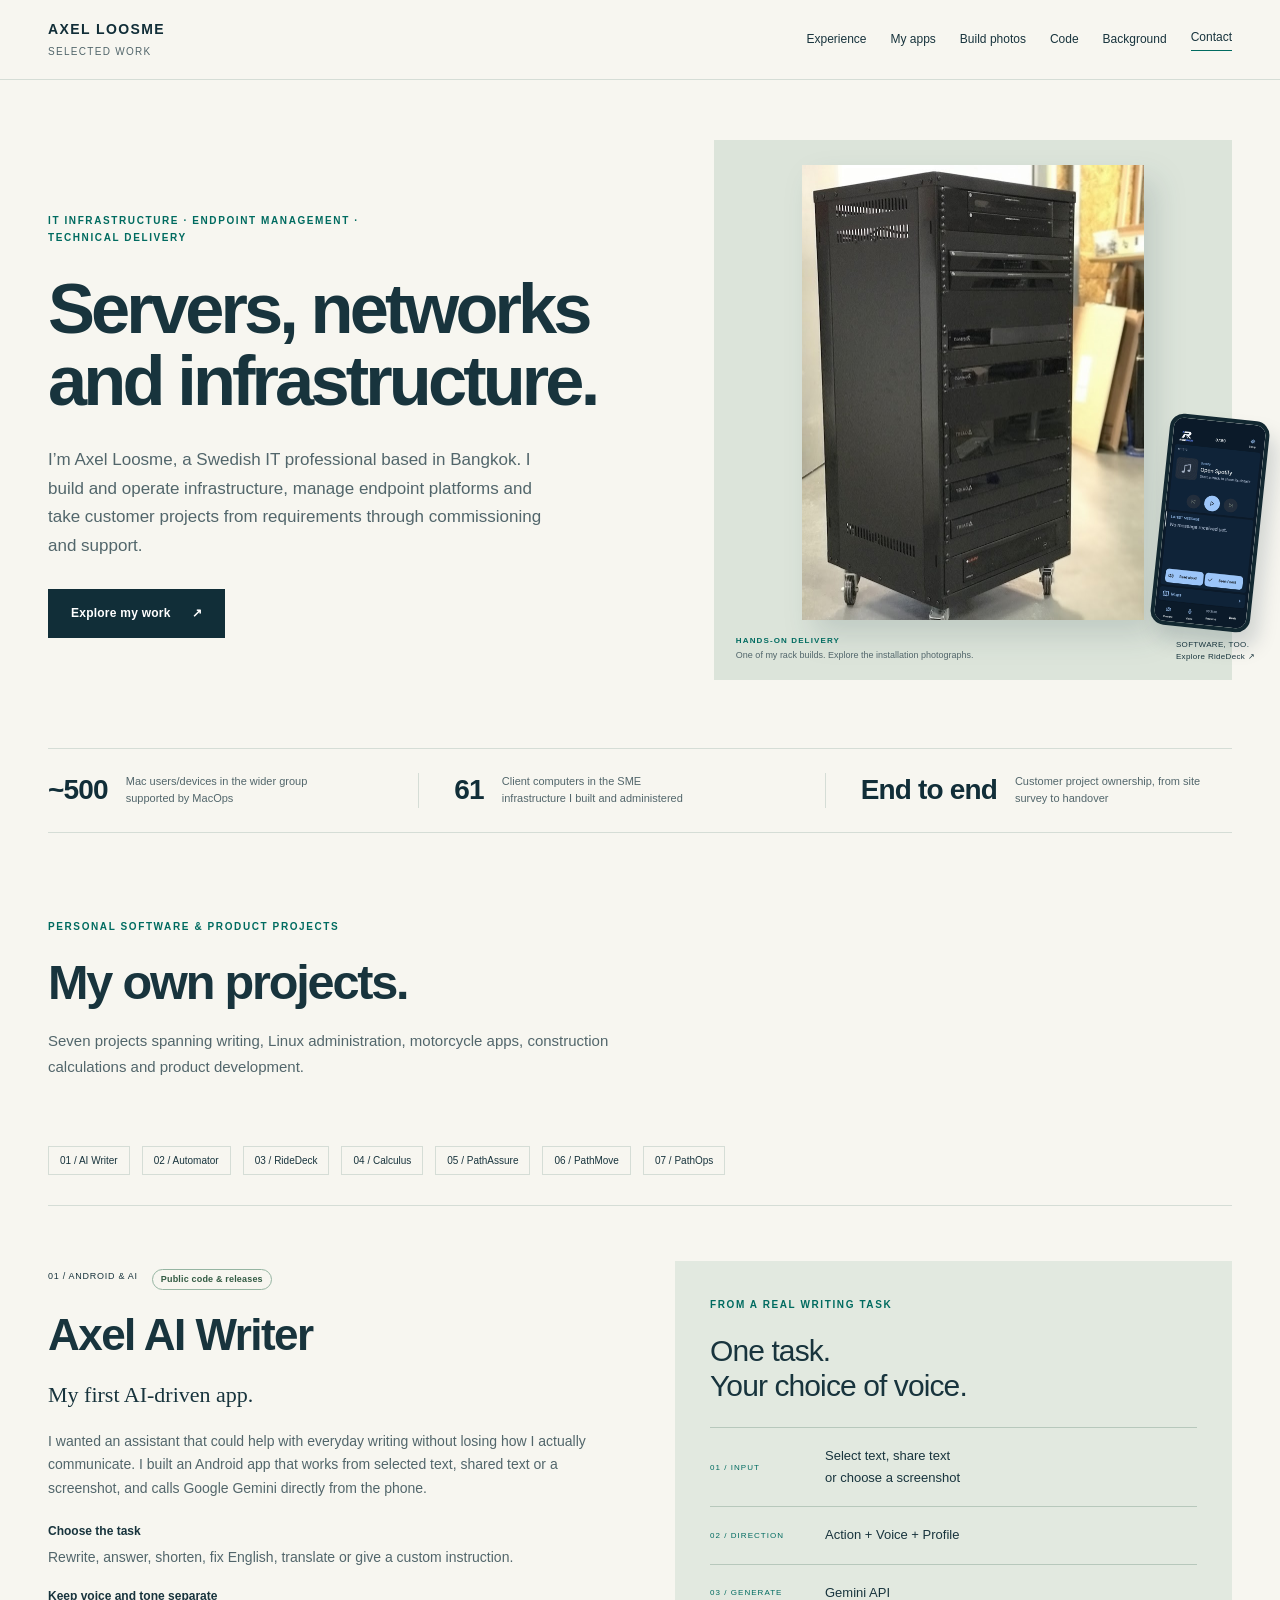
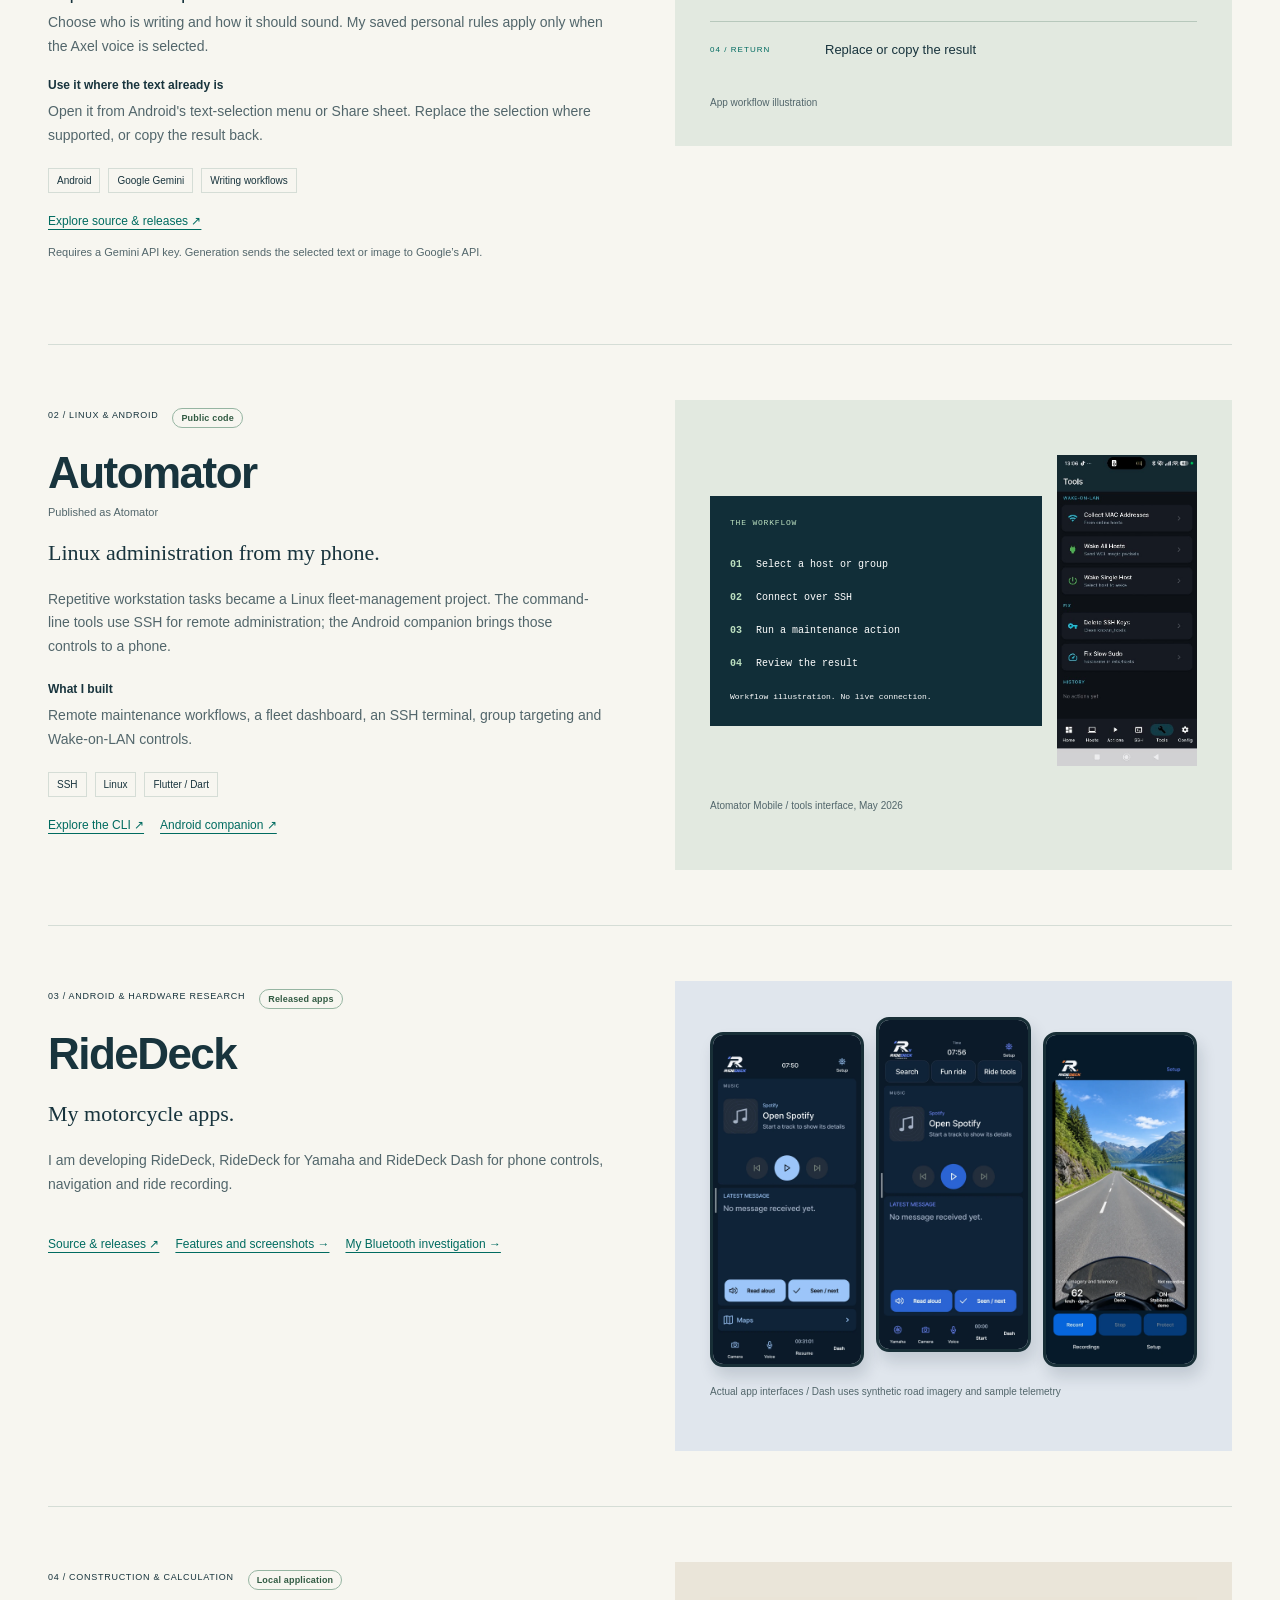
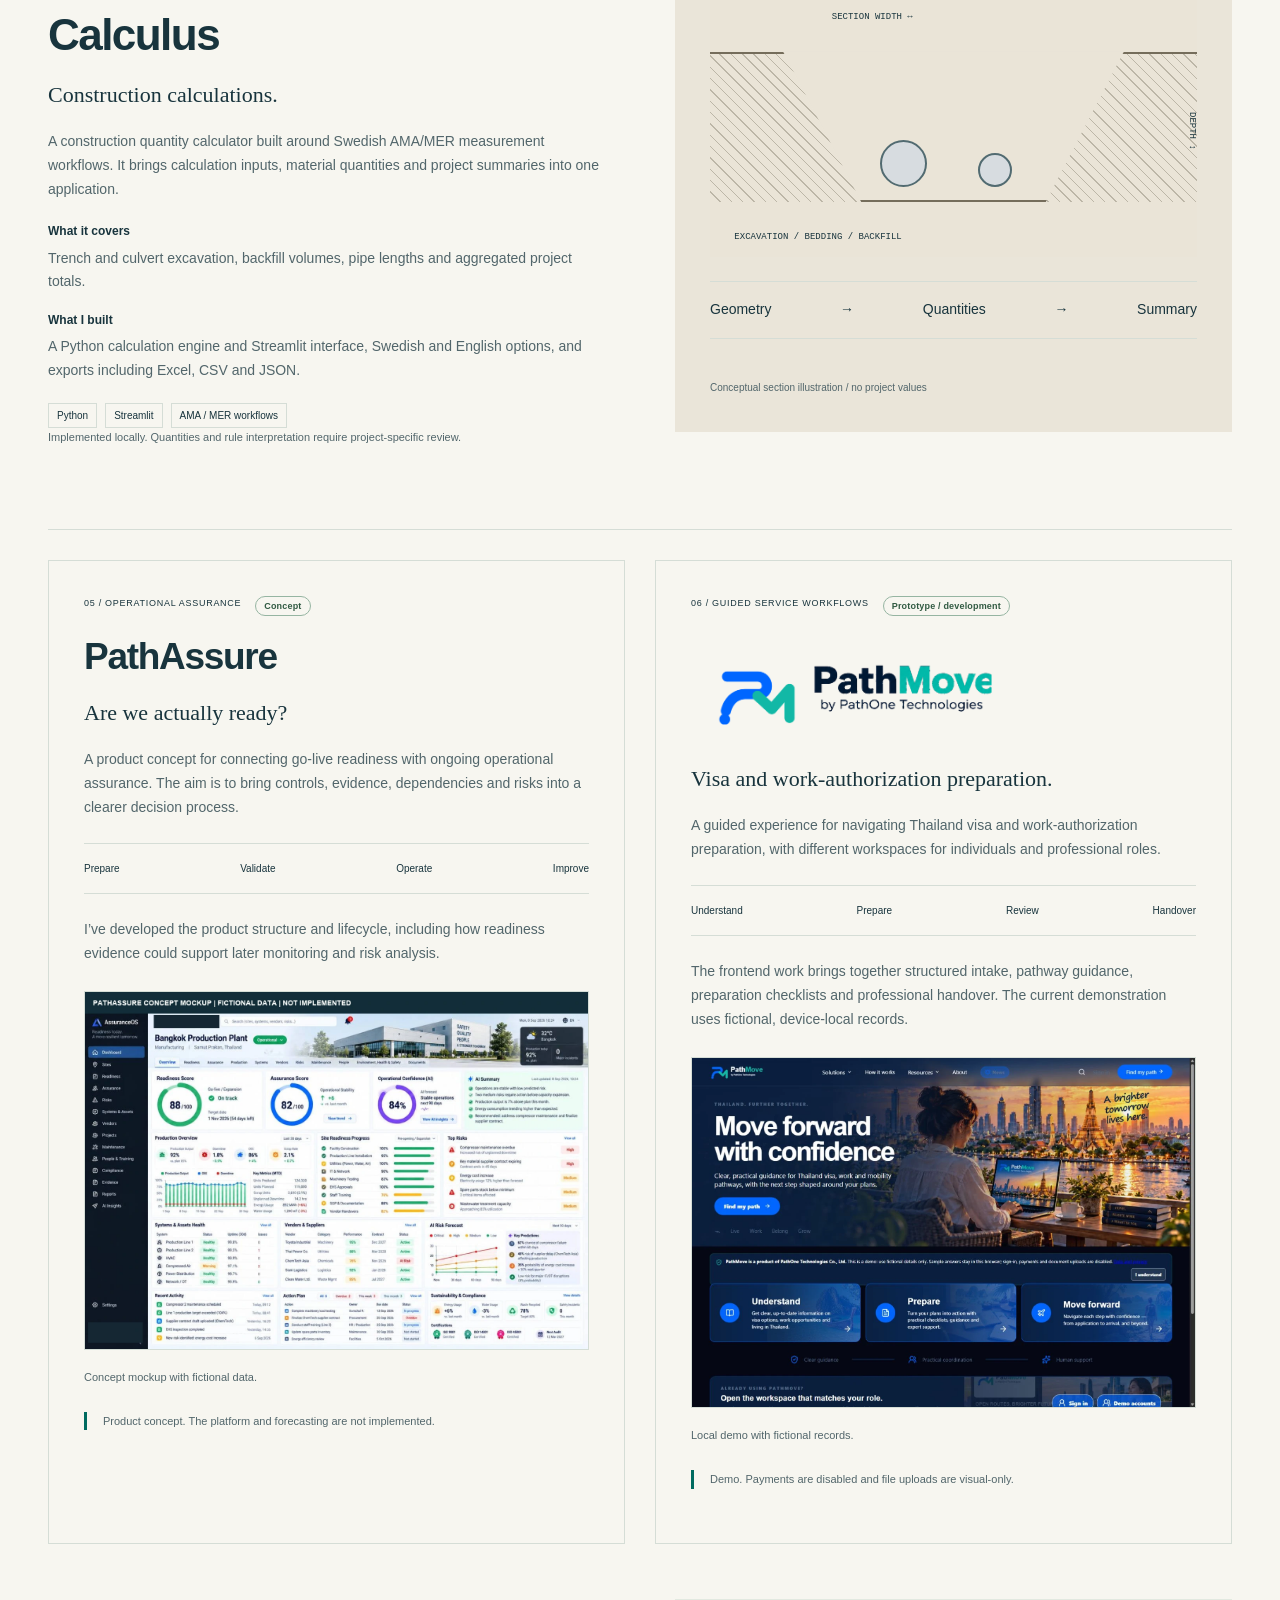
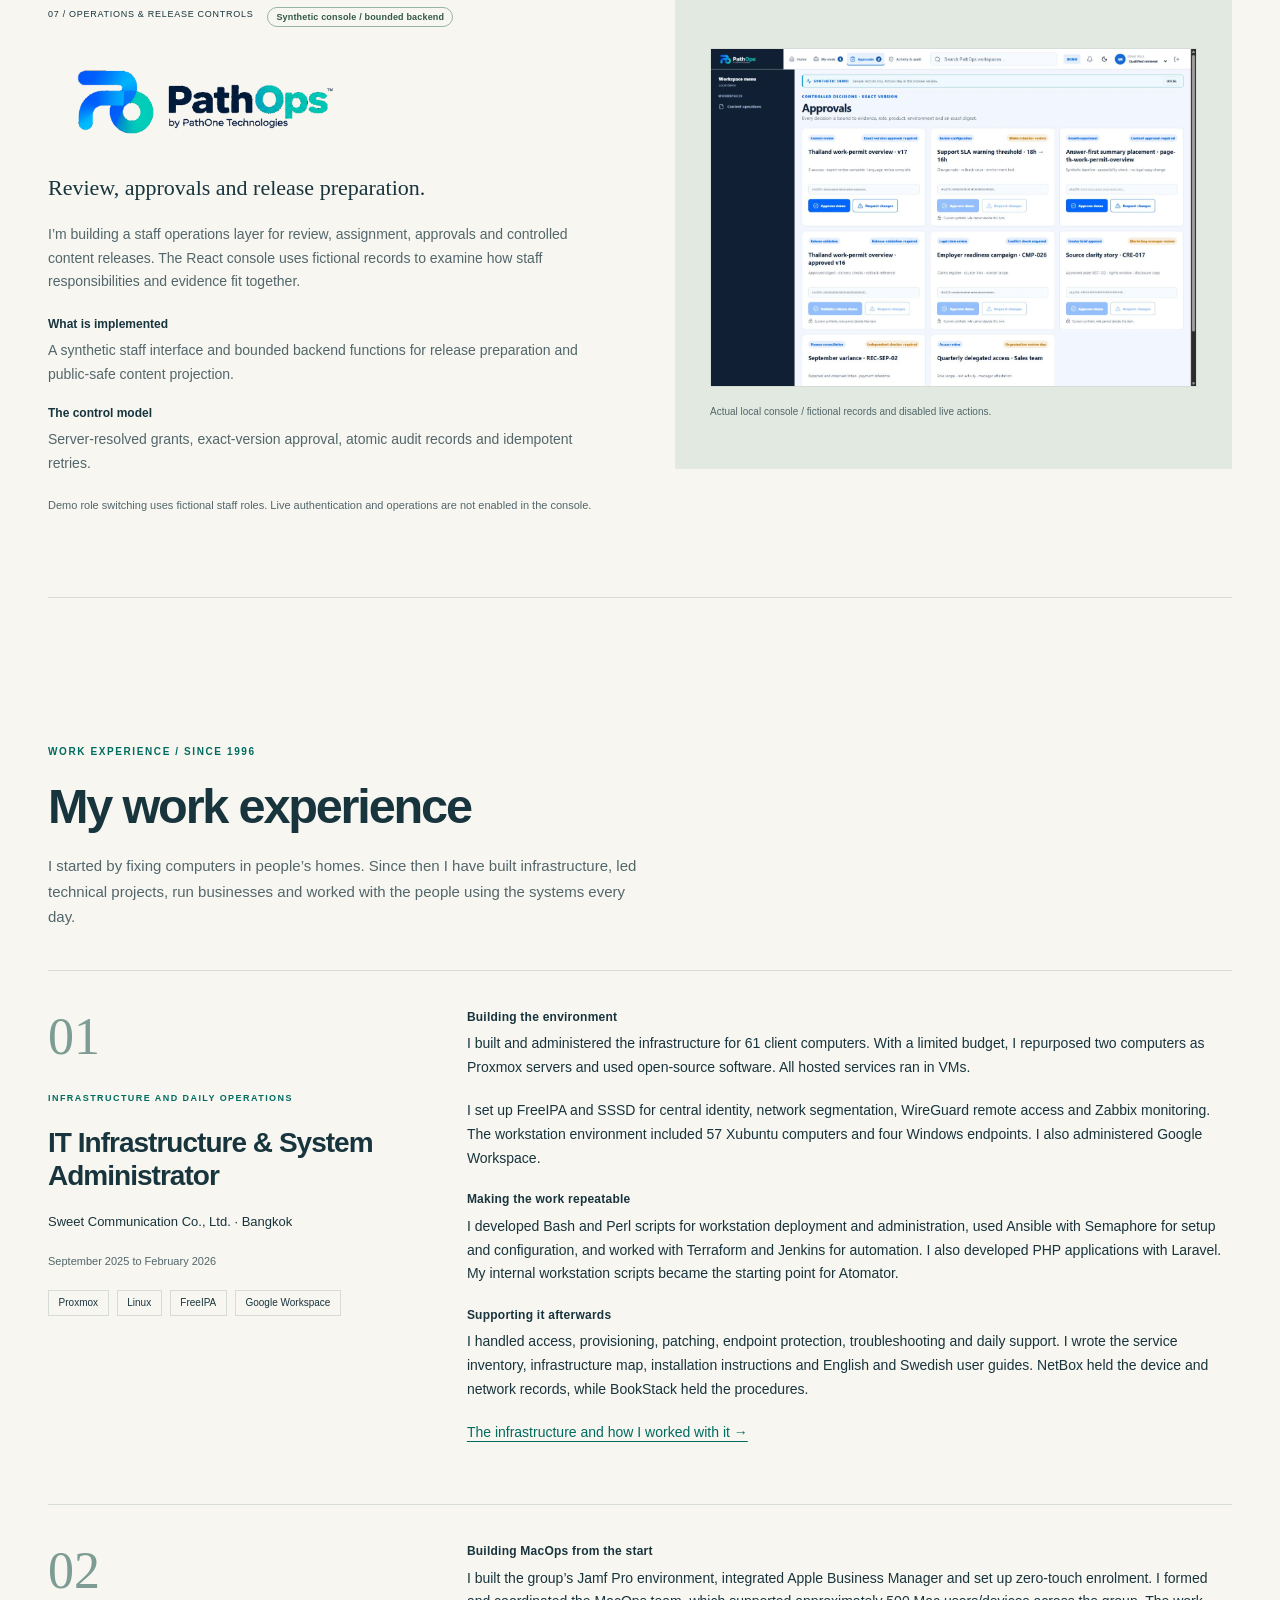
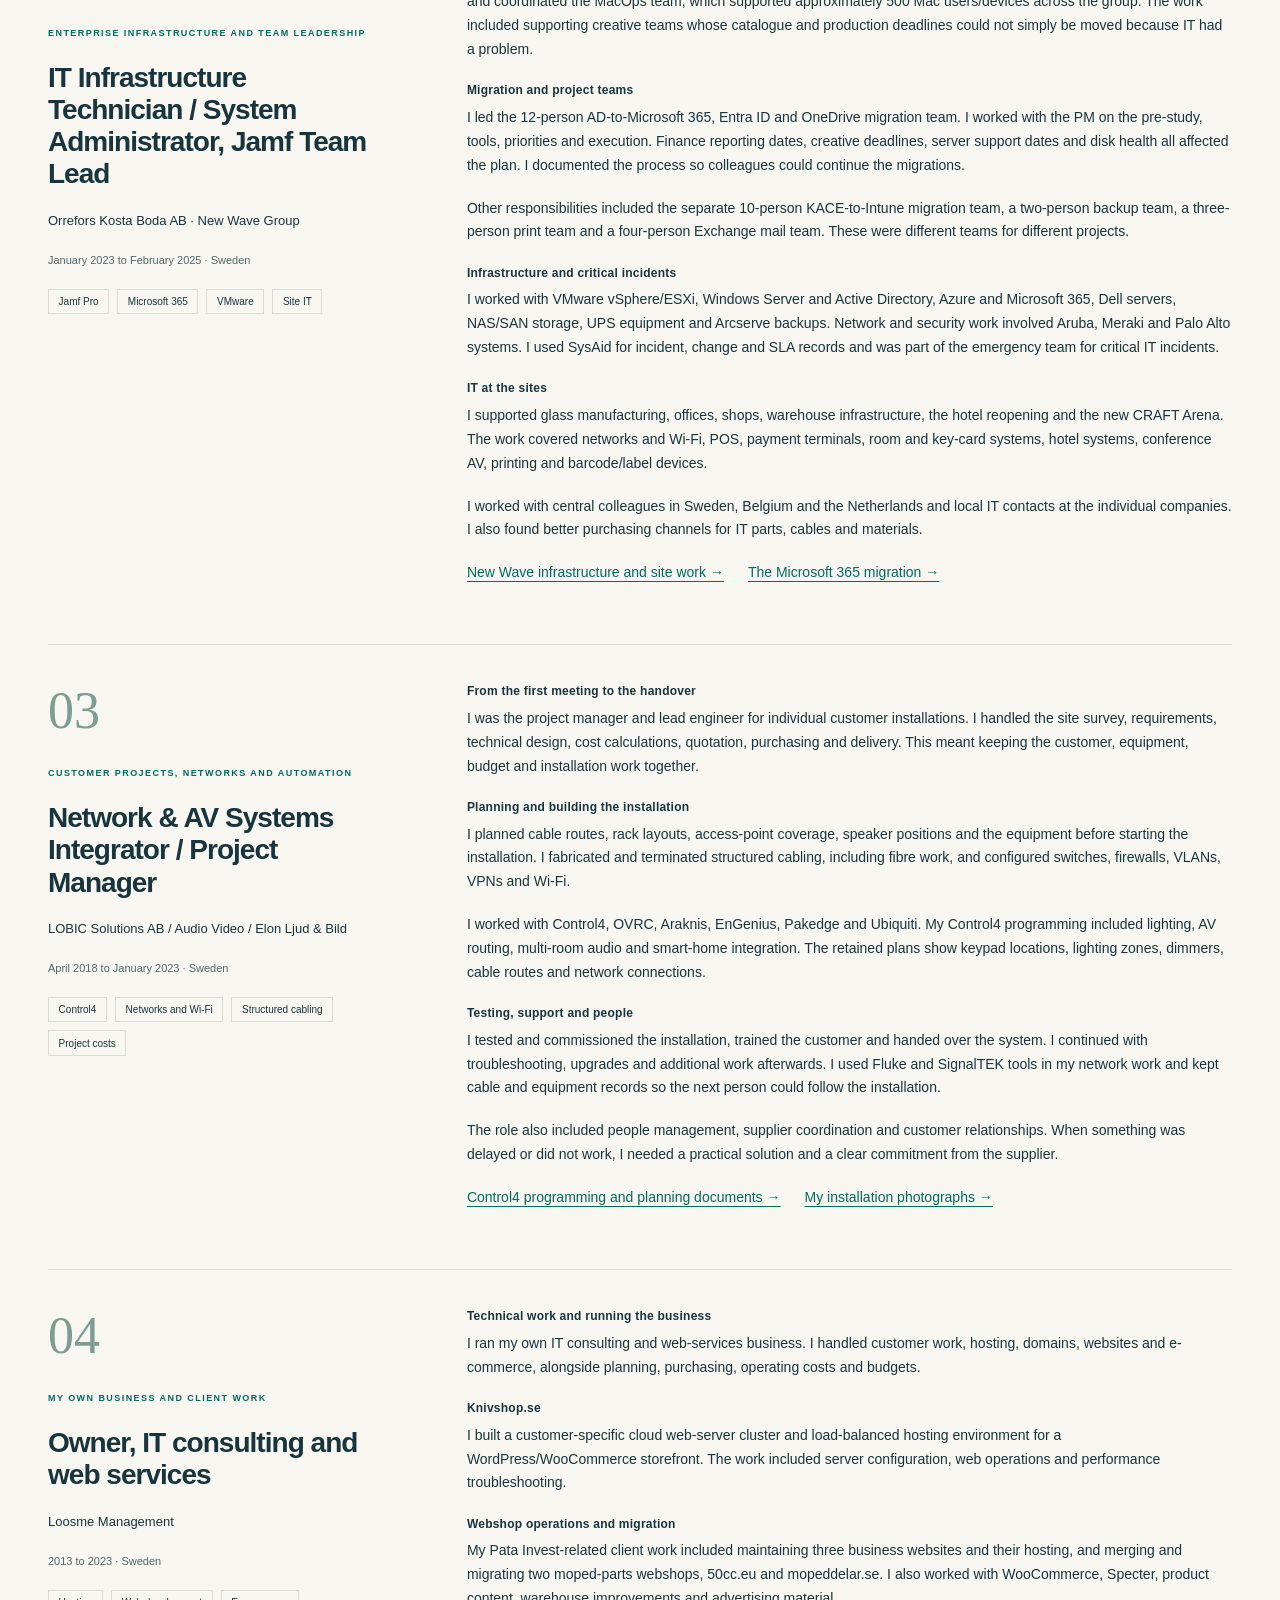
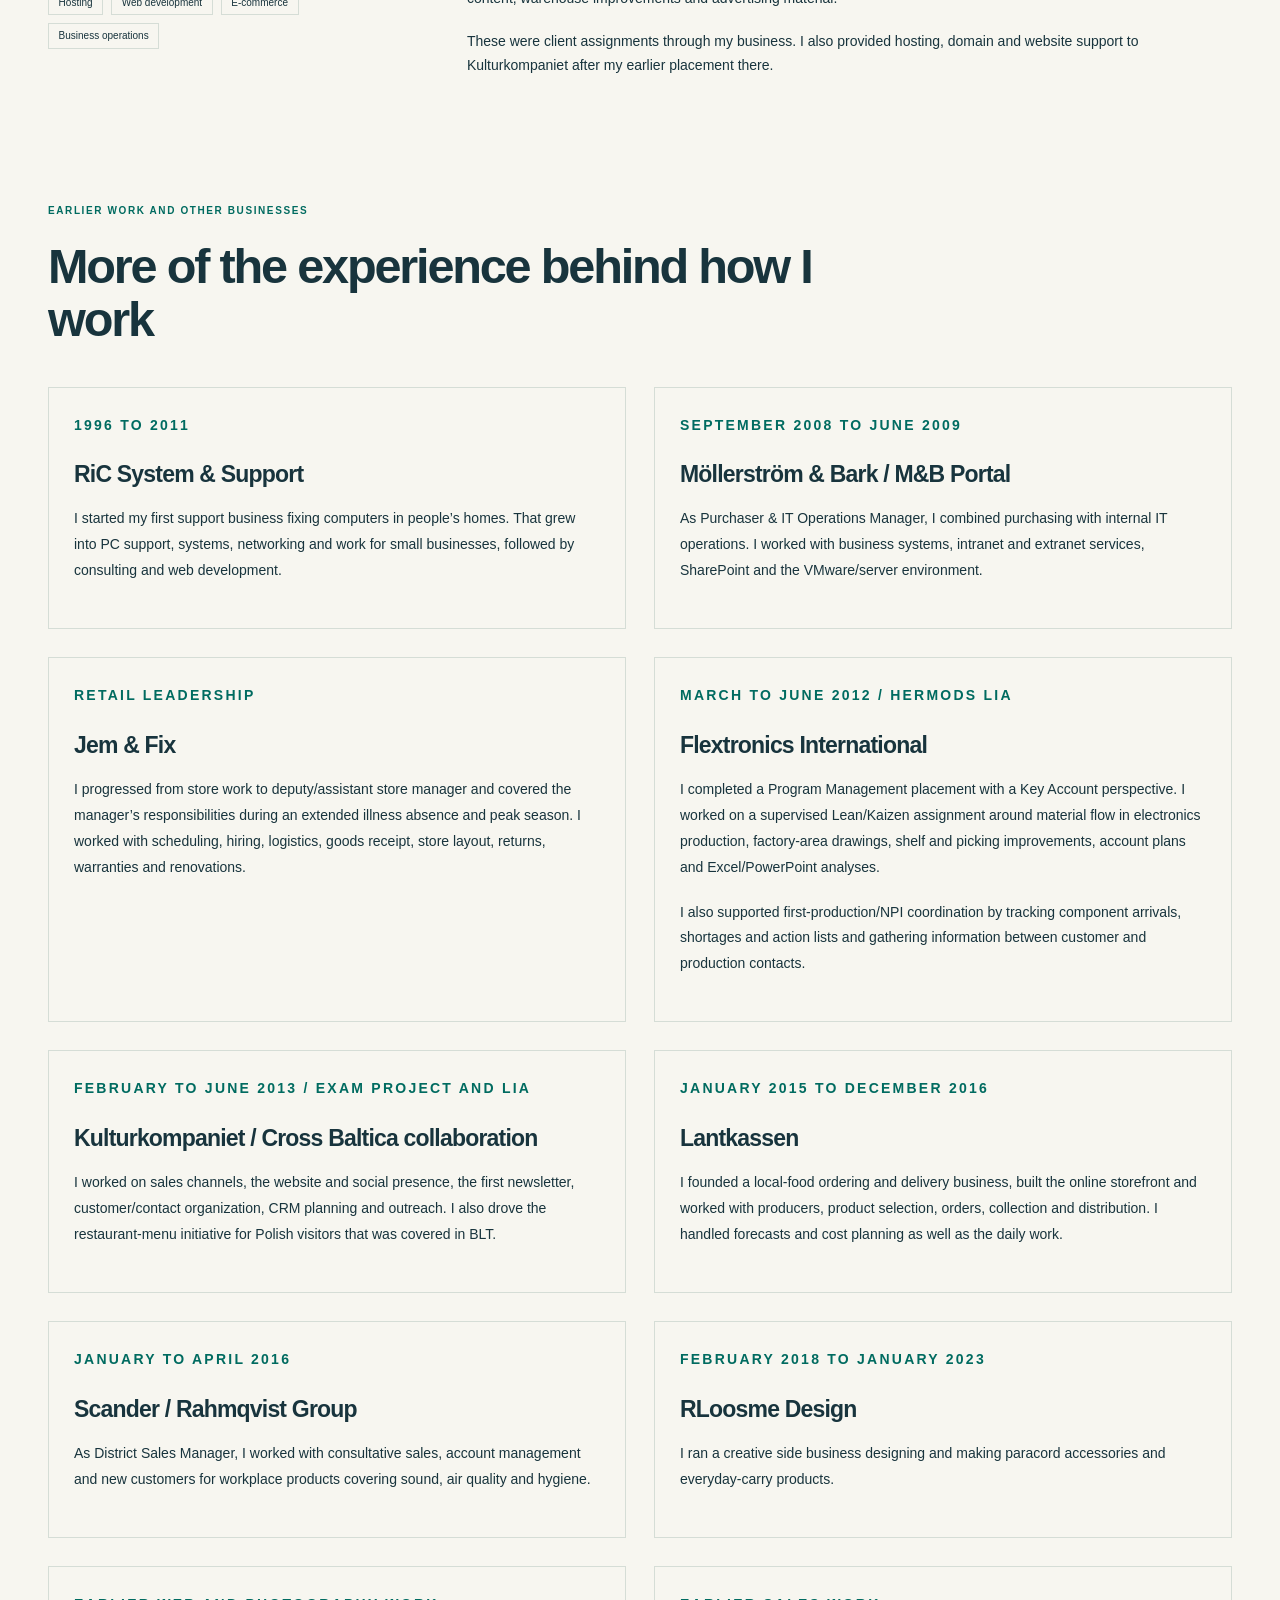
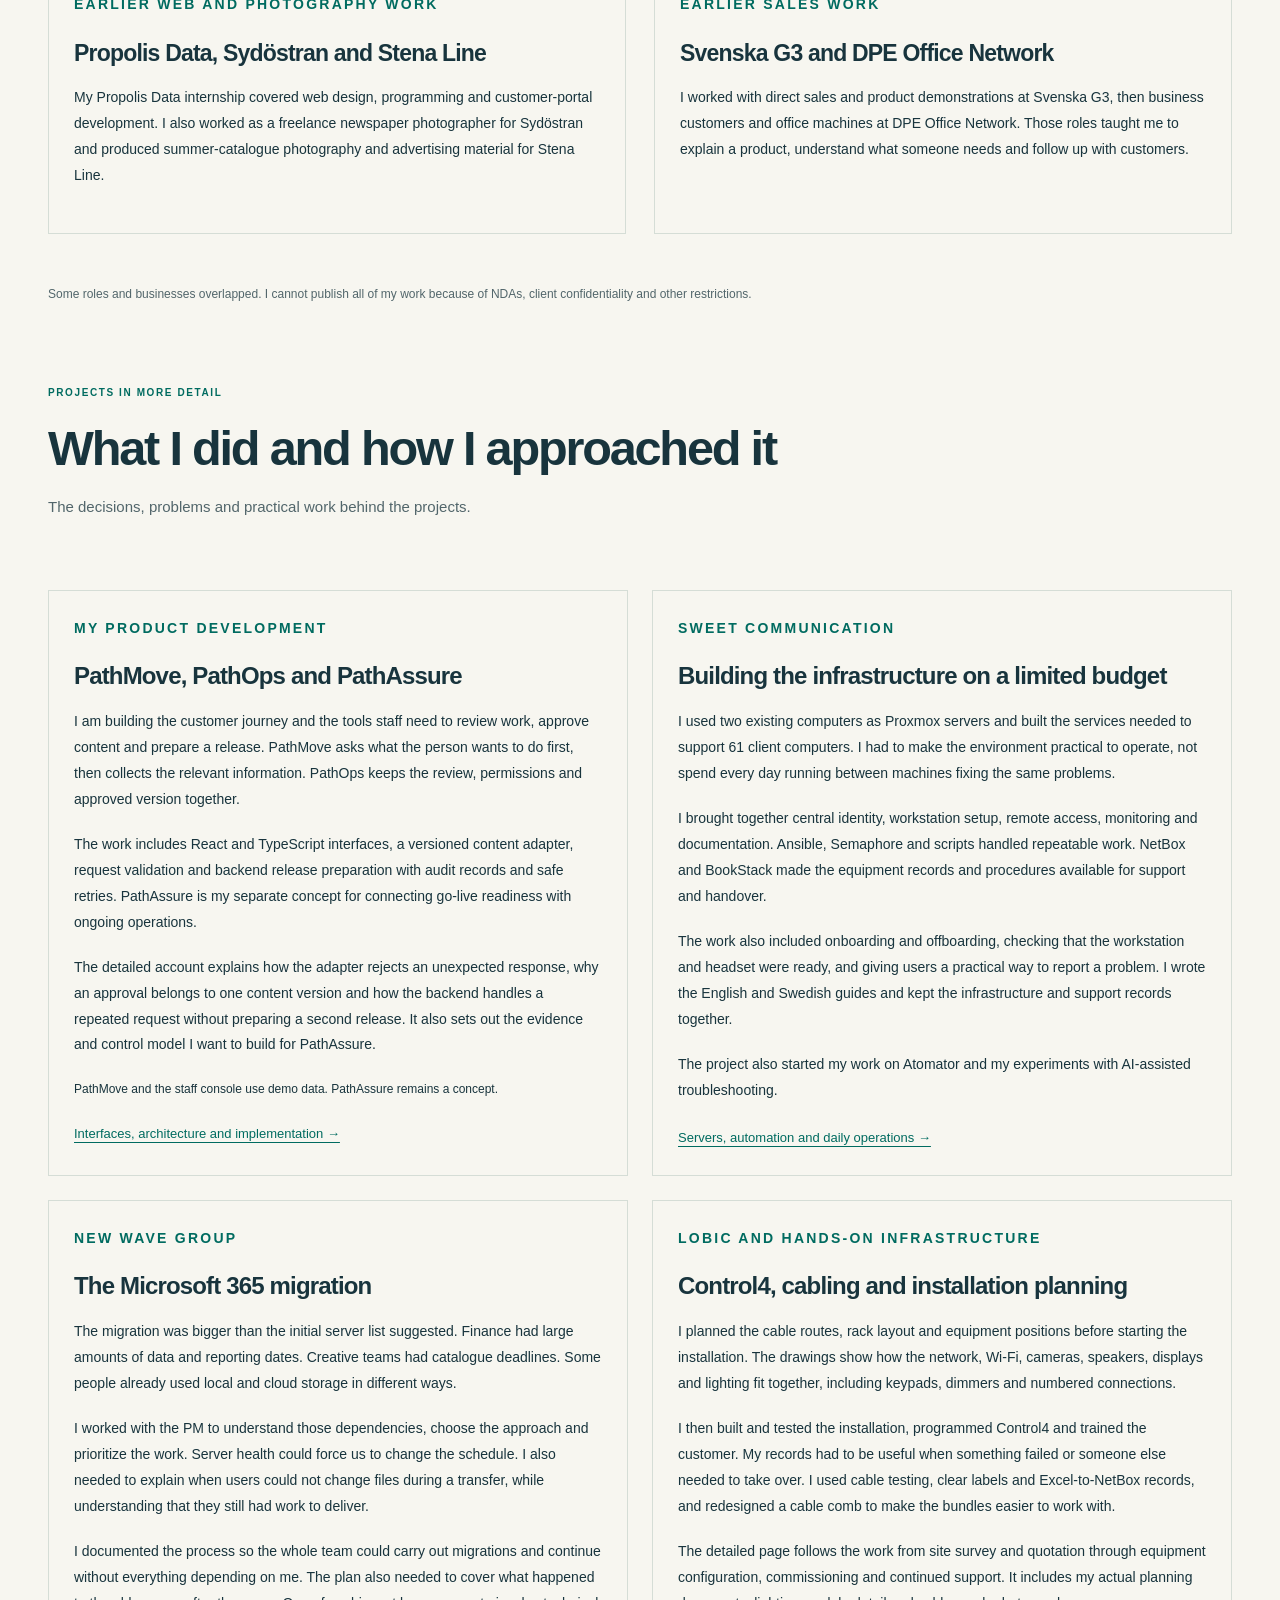
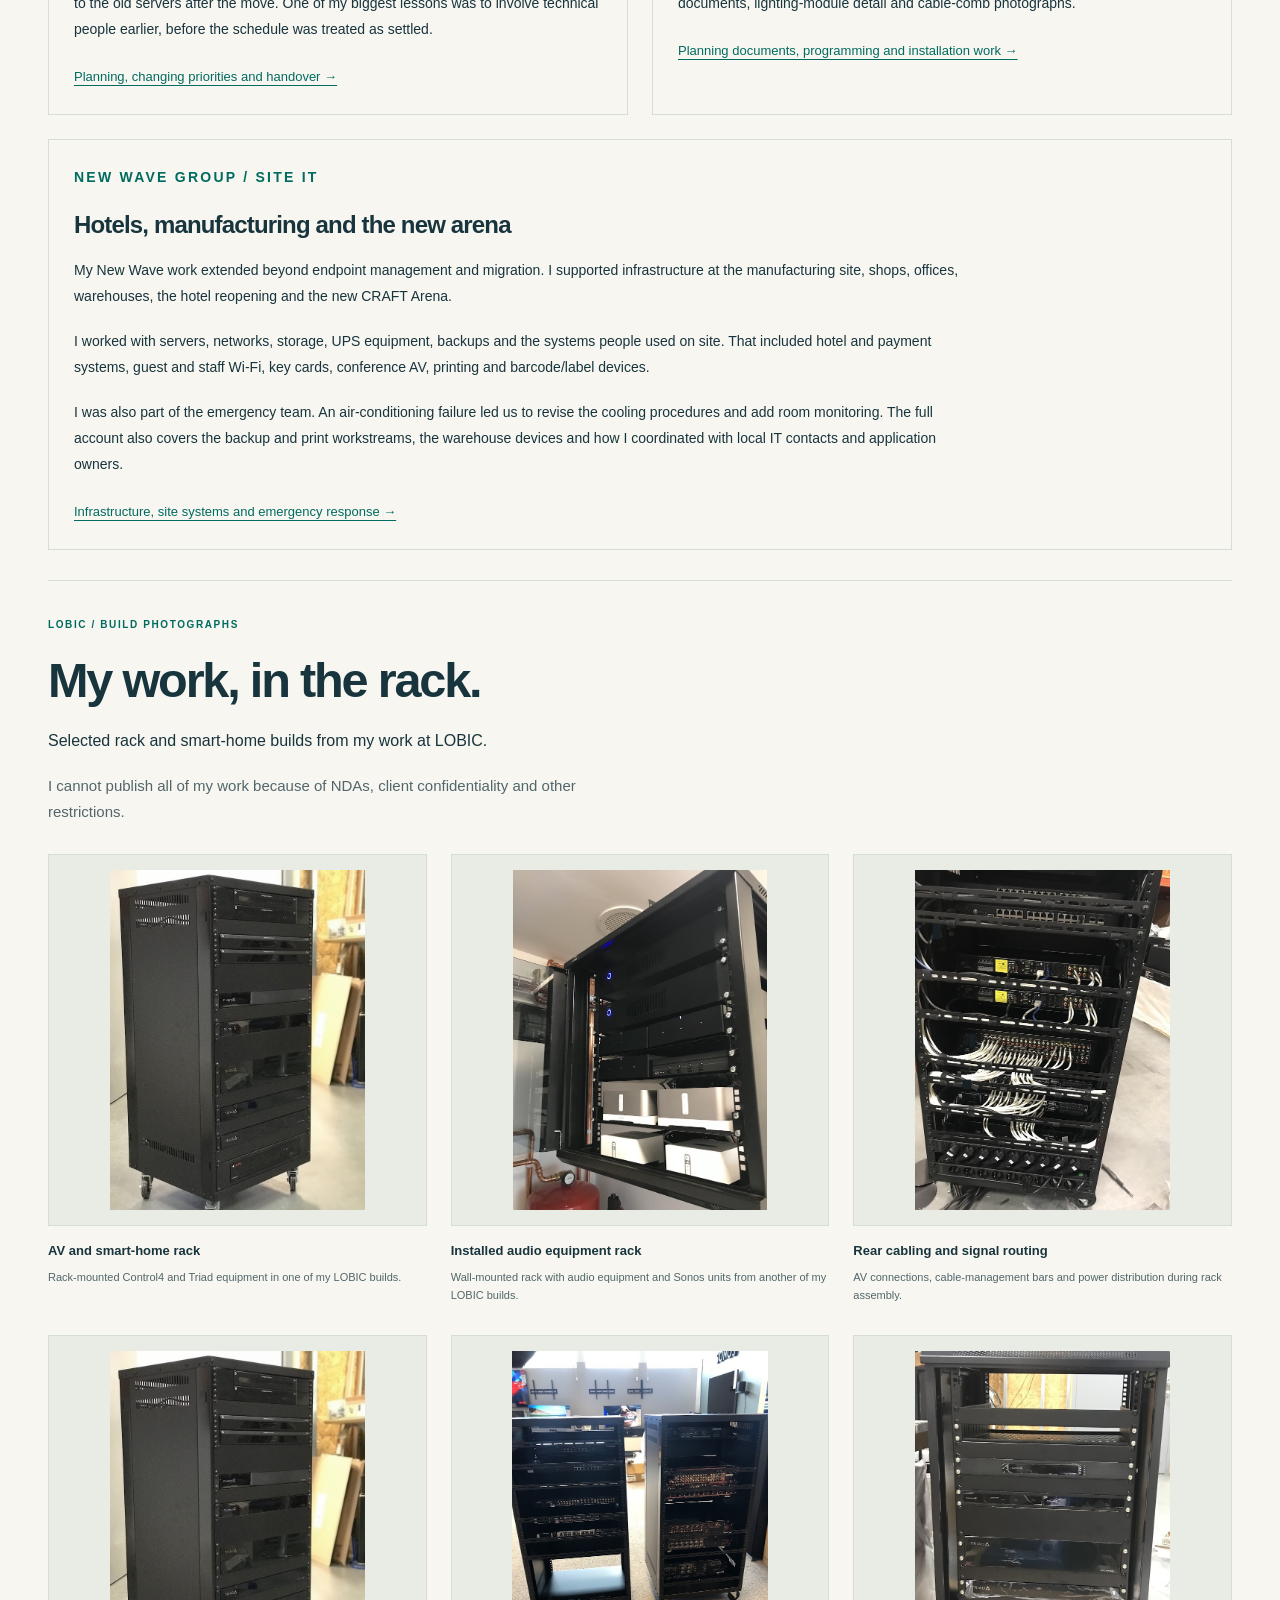
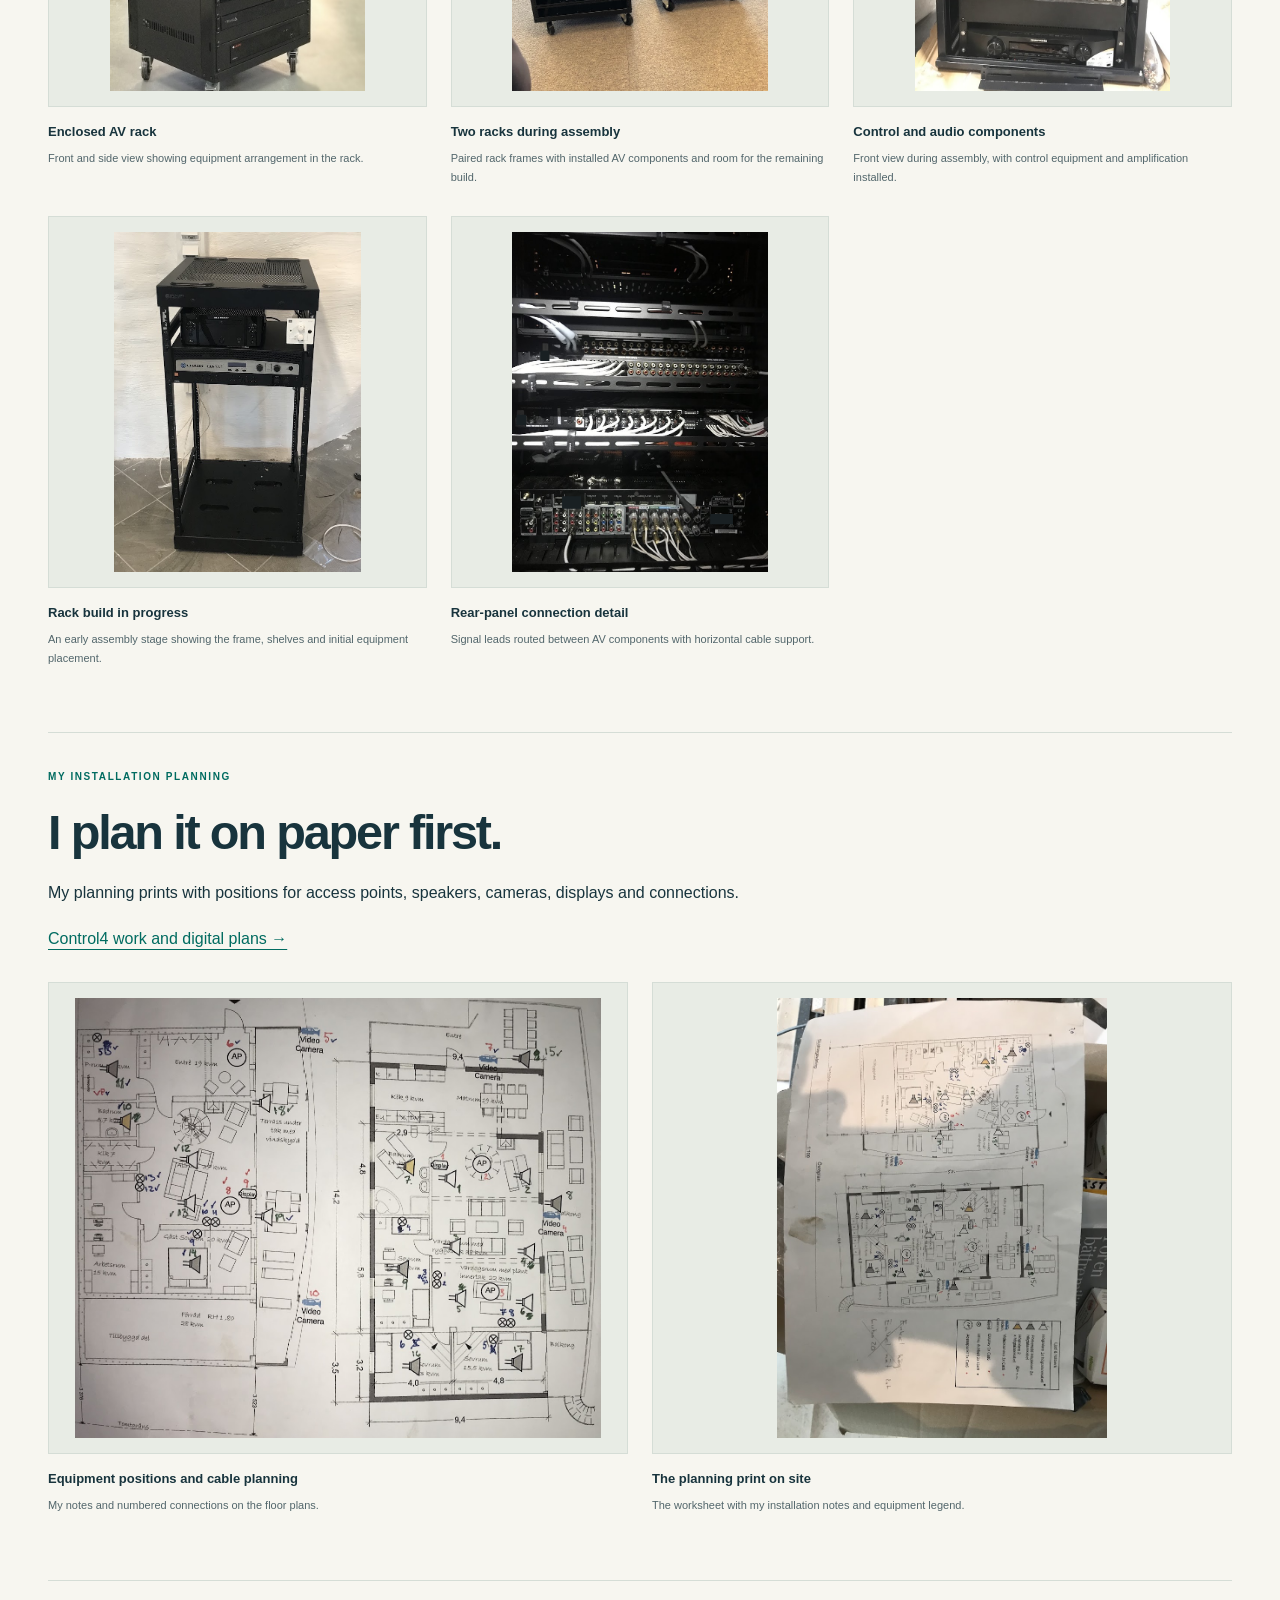
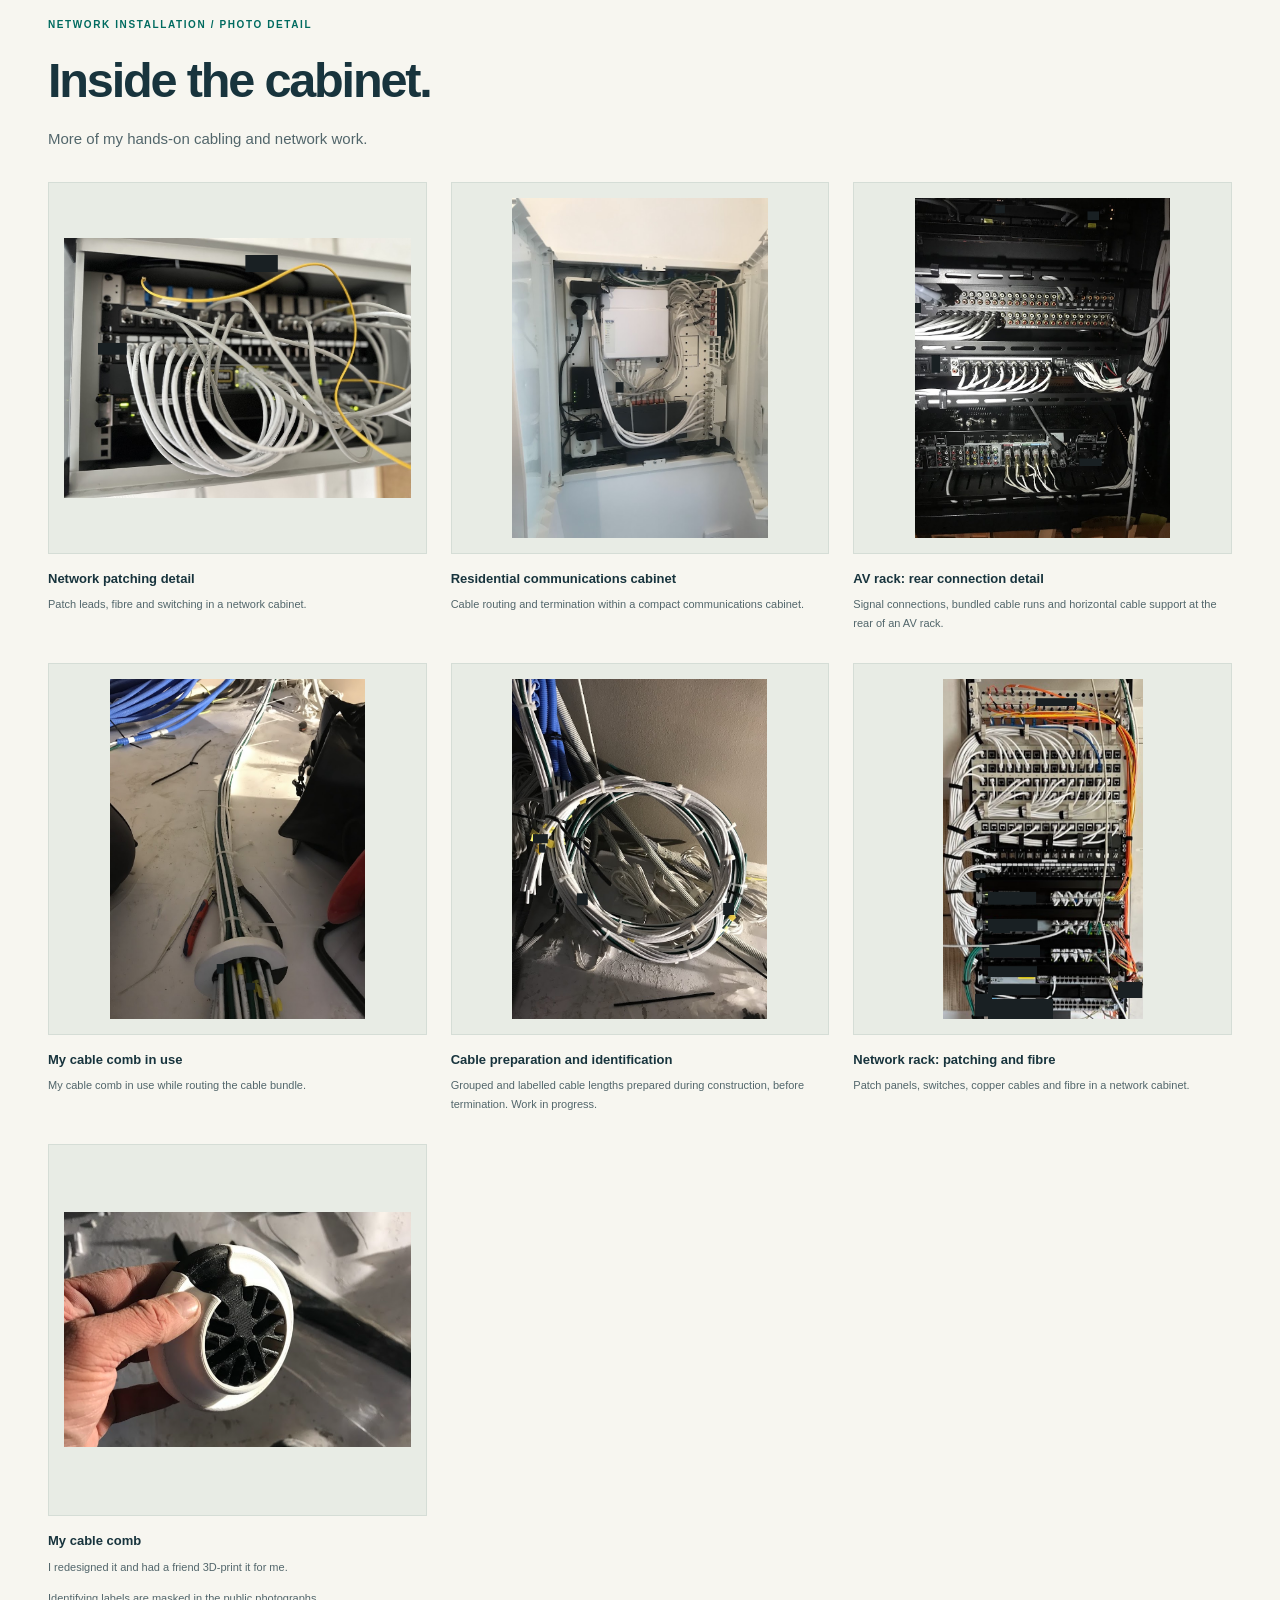
==== commit 02985c77: "Expand all portfolio pages with detailed first-person project and operations accounts" ====
--- a/index.html
+++ b/index.html
@@ -8,7 +8,7 @@
   <link rel="icon" type="image/svg+xml" href="data:image/svg+xml,%3Csvg xmlns='http://www.w3.org/2000/svg' viewBox='0 0 64 64'%3E%3Crect width='64' height='64' rx='12' fill='%230c2235'/%3E%3Cpath d='M14 46 29 17h7l14 29h-9l-3-7H25l-3 7zm14-14h7l-3-9z' fill='%235ce0ce'/%3E%3C/svg%3E">
   <link rel="stylesheet" href="styles.css">
   <link rel="stylesheet" href="redesign.css">
-  <link rel="stylesheet" href="technical.css?v=20261021-experience">
+  <link rel="stylesheet" href="technical.css?v=20261021-depth">
 </head>
 <body>
 <a class="skip" href="#main">Skip to content</a>
@@ -47,11 +47,11 @@
 <article><p class="eyebrow">EARLIER SALES WORK</p><h3>Svenska G3 and DPE Office Network</h3><p>I worked with direct sales and product demonstrations at Svenska G3, then business customers and office machines at DPE Office Network. Those roles taught me to explain a product, understand what someone needs and follow up with customers.</p></article>
 </div><p class="source-note">Some roles and businesses overlapped. I cannot publish all of my work because of NDAs, client confidentiality and other restrictions.</p></section>
 <section id="technical-notes" class="wrap"><div class="section-heading"><p class="eyebrow">PROJECTS IN MORE DETAIL</p><h2>What I did and how I approached it</h2><p>The decisions, problems and practical work behind the projects.</p></div><div class="technical-links">
-<article><p class="eyebrow">MY PRODUCT DEVELOPMENT</p><h3>PathMove, PathOps and PathAssure</h3><p>I am building the customer journey and the tools staff need to review work, approve content and prepare a release. PathMove asks what the person wants to do first, then collects the relevant information. PathOps keeps the review, permissions and approved version together.</p><p>The work includes React and TypeScript interfaces, a versioned content adapter, request validation and backend release preparation with audit records and safe retries. PathAssure is my separate concept for connecting go-live readiness with ongoing operations.</p><p class="small">PathMove and the staff console use demo data. PathAssure remains a concept.</p><a class="text-link" href="product-engineering.html">Interfaces, architecture and implementation →</a></article>
-<article><p class="eyebrow">SWEET COMMUNICATION</p><h3>Building the infrastructure on a limited budget</h3><p>I used two existing computers as Proxmox servers and built the services needed to support 61 client computers. I had to make the environment practical to operate, not spend every day running between machines fixing the same problems.</p><p>I brought together central identity, workstation setup, remote access, monitoring and documentation. Ansible, Semaphore and scripts handled repeatable work. NetBox and BookStack made the equipment records and procedures available for support and handover.</p><p>The project also started my work on Atomator and my experiments with AI-assisted troubleshooting.</p><a class="text-link" href="sweet-infrastructure.html">Servers, automation and daily operations →</a></article>
-<article><p class="eyebrow">NEW WAVE GROUP</p><h3>The Microsoft 365 migration</h3><p>The migration was bigger than the initial server list suggested. Finance had large amounts of data and reporting dates. Creative teams had catalogue deadlines. Some people already used local and cloud storage in different ways.</p><p>I worked with the PM to understand those dependencies, choose the approach and prioritize the work. Server health could force us to change the schedule. I also needed to explain when users could not change files during a transfer, while understanding that they still had work to deliver.</p><p>I documented the process so the whole team could carry out migrations and continue without everything depending on me.</p><a class="text-link" href="microsoft365-migration.html">Planning, changing priorities and handover →</a></article>
-<article><p class="eyebrow">LOBIC AND HANDS-ON INFRASTRUCTURE</p><h3>Control4, cabling and installation planning</h3><p>I planned the cable routes, rack layout and equipment positions before starting the installation. The drawings show how the network, Wi-Fi, cameras, speakers, displays and lighting fit together, including keypads, dimmers and numbered connections.</p><p>I then built and tested the installation, programmed Control4 and trained the customer. My records had to be useful when something failed or someone else needed to take over. I used cable testing, clear labels and Excel-to-NetBox records, and redesigned a cable comb to make the bundles easier to work with.</p><p>The detailed page includes my actual planning documents and cable-comb photographs.</p><a class="text-link" href="physical-infrastructure.html">Planning documents, programming and installation work →</a></article>
-<article><p class="eyebrow">NEW WAVE GROUP / SITE IT</p><h3>Hotels, manufacturing and the new arena</h3><p>My New Wave work extended beyond endpoint management and migration. I supported infrastructure at the manufacturing site, shops, offices, warehouses, the hotel reopening and the new CRAFT Arena.</p><p>I worked with servers, networks, storage, UPS equipment, backups and the systems people used on site. That included hotel and payment systems, guest and staff Wi-Fi, key cards, conference AV, printing and barcode/label devices.</p><p>I was also part of the emergency team. An air-conditioning failure led us to revise the cooling procedures and add room monitoring.</p><a class="text-link" href="new-wave-infrastructure.html">Infrastructure, site systems and emergency response →</a></article>
+<article><p class="eyebrow">MY PRODUCT DEVELOPMENT</p><h3>PathMove, PathOps and PathAssure</h3><p>I am building the customer journey and the tools staff need to review work, approve content and prepare a release. PathMove asks what the person wants to do first, then collects the relevant information. PathOps keeps the review, permissions and approved version together.</p><p>The work includes React and TypeScript interfaces, a versioned content adapter, request validation and backend release preparation with audit records and safe retries. PathAssure is my separate concept for connecting go-live readiness with ongoing operations.</p><p>The detailed account explains how the adapter rejects an unexpected response, why an approval belongs to one content version and how the backend handles a repeated request without preparing a second release. It also sets out the evidence and control model I want to build for PathAssure.</p><p class="small">PathMove and the staff console use demo data. PathAssure remains a concept.</p><a class="text-link" href="product-engineering.html">Interfaces, architecture and implementation →</a></article>
+<article><p class="eyebrow">SWEET COMMUNICATION</p><h3>Building the infrastructure on a limited budget</h3><p>I used two existing computers as Proxmox servers and built the services needed to support 61 client computers. I had to make the environment practical to operate, not spend every day running between machines fixing the same problems.</p><p>I brought together central identity, workstation setup, remote access, monitoring and documentation. Ansible, Semaphore and scripts handled repeatable work. NetBox and BookStack made the equipment records and procedures available for support and handover.</p><p>The work also included onboarding and offboarding, checking that the workstation and headset were ready, and giving users a practical way to report a problem. I wrote the English and Swedish guides and kept the infrastructure and support records together.</p><p>The project also started my work on Atomator and my experiments with AI-assisted troubleshooting.</p><a class="text-link" href="sweet-infrastructure.html">Servers, automation and daily operations →</a></article>
+<article><p class="eyebrow">NEW WAVE GROUP</p><h3>The Microsoft 365 migration</h3><p>The migration was bigger than the initial server list suggested. Finance had large amounts of data and reporting dates. Creative teams had catalogue deadlines. Some people already used local and cloud storage in different ways.</p><p>I worked with the PM to understand those dependencies, choose the approach and prioritize the work. Server health could force us to change the schedule. I also needed to explain when users could not change files during a transfer, while understanding that they still had work to deliver.</p><p>I documented the process so the whole team could carry out migrations and continue without everything depending on me. The plan also needed to cover what happened to the old servers after the move. One of my biggest lessons was to involve technical people earlier, before the schedule was treated as settled.</p><a class="text-link" href="microsoft365-migration.html">Planning, changing priorities and handover →</a></article>
+<article><p class="eyebrow">LOBIC AND HANDS-ON INFRASTRUCTURE</p><h3>Control4, cabling and installation planning</h3><p>I planned the cable routes, rack layout and equipment positions before starting the installation. The drawings show how the network, Wi-Fi, cameras, speakers, displays and lighting fit together, including keypads, dimmers and numbered connections.</p><p>I then built and tested the installation, programmed Control4 and trained the customer. My records had to be useful when something failed or someone else needed to take over. I used cable testing, clear labels and Excel-to-NetBox records, and redesigned a cable comb to make the bundles easier to work with.</p><p>The detailed page follows the work from site survey and quotation through equipment configuration, commissioning and continued support. It includes my actual planning documents, lighting-module detail and cable-comb photographs.</p><a class="text-link" href="physical-infrastructure.html">Planning documents, programming and installation work →</a></article>
+<article><p class="eyebrow">NEW WAVE GROUP / SITE IT</p><h3>Hotels, manufacturing and the new arena</h3><p>My New Wave work extended beyond endpoint management and migration. I supported infrastructure at the manufacturing site, shops, offices, warehouses, the hotel reopening and the new CRAFT Arena.</p><p>I worked with servers, networks, storage, UPS equipment, backups and the systems people used on site. That included hotel and payment systems, guest and staff Wi-Fi, key cards, conference AV, printing and barcode/label devices.</p><p>I was also part of the emergency team. An air-conditioning failure led us to revise the cooling procedures and add room monitoring. The full account also covers the backup and print workstreams, the warehouse devices and how I coordinated with local IT contacts and application owners.</p><a class="text-link" href="new-wave-infrastructure.html">Infrastructure, site systems and emergency response →</a></article>
 </div></section>
 <section id="gallery" class="gallery wrap" aria-labelledby="gallery-title">
  <div class="section-heading"><p class="eyebrow">LOBIC / BUILD PHOTOGRAPHS</p><h2 id="gallery-title">My work, in the rack.</h2><p>Selected rack and smart-home builds from my work at LOBIC.</p><p class="caption">I cannot publish all of my work because of NDAs, client confidentiality and other restrictions.</p></div>
--- a/technical.css
+++ b/technical.css
@@ -7,3 +7,5 @@
 #installation-planning .photo-grid{grid-template-columns:repeat(2,minmax(0,1fr))}#installation-planning .photo-grid img{height:440px}@media(max-width:600px){#installation-planning .photo-grid{grid-template-columns:1fr}#installation-planning .photo-grid img{height:auto}}
 
 .career-grid{display:grid;grid-template-columns:repeat(2,minmax(0,1fr));gap:28px;margin:30px 0 50px}.career-grid article{padding:25px;border:1px solid var(--line);min-width:0}.career-grid h3{font-size:23px;line-height:1.35;margin:12px 0 16px}.career-grid p{font-size:14px;line-height:1.85}.earlier-heading{margin-top:65px}.experience-links{display:flex;flex-wrap:wrap;gap:10px 24px}.case-side h3{overflow-wrap:anywhere}.technical-links article>p{line-height:1.85}.technical-links .small{font-size:12px}.work>.source-note{font-size:12px;color:var(--muted)}@media(min-width:801px){.technical-links article:last-child:nth-child(odd){grid-column:1/-1;max-width:none}.technical-links article:last-child:nth-child(odd)>p{max-width:900px}}@media(max-width:600px){.career-grid{grid-template-columns:1fr;gap:20px}.career-grid article{padding:22px}.career-grid h3{font-size:21px}}
+
+.ride-gallery .gallery-account{max-width:900px;margin:24px 0 38px}.ride-gallery .gallery-account p{font-size:16px;line-height:1.85}.ride-gallery .gallery-account h2{margin-top:35px}.technical-nav a{line-height:1.7}@media(max-width:600px){.ride-gallery .gallery-account p{font-size:15px}}
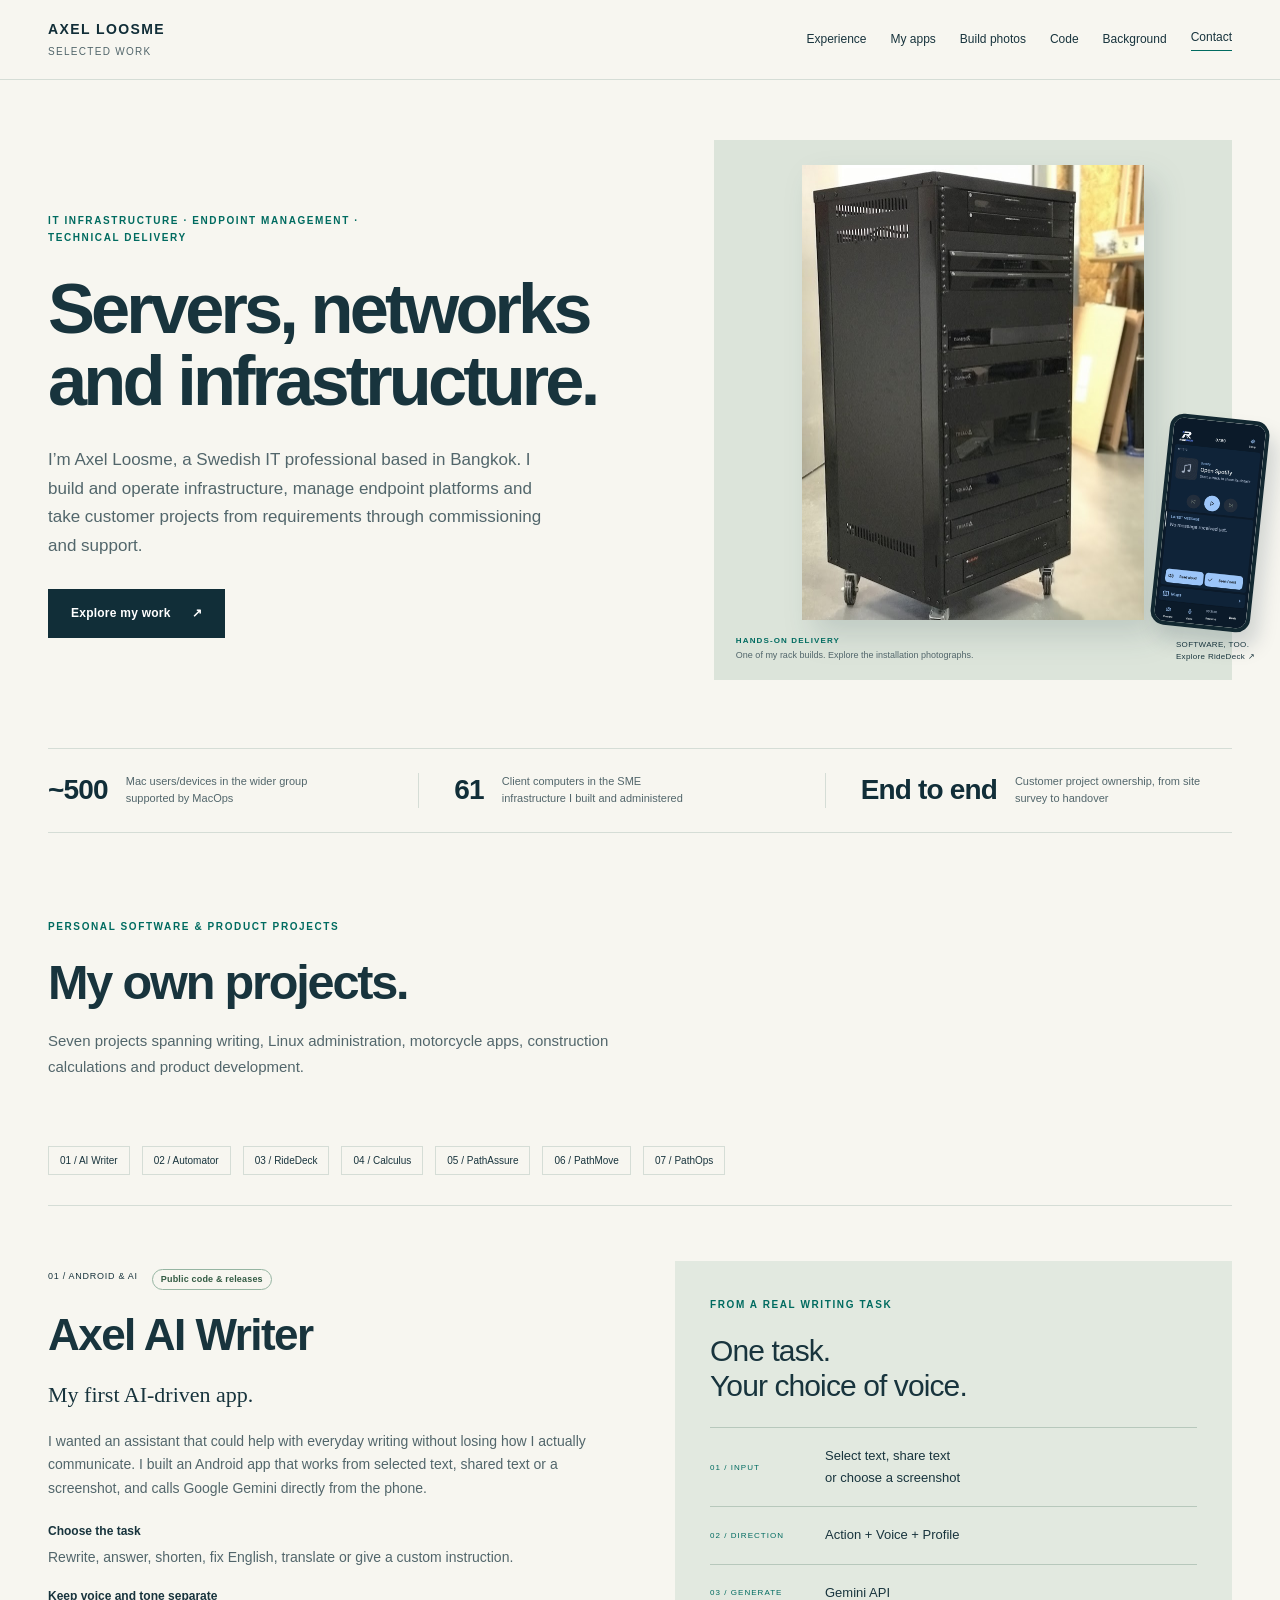
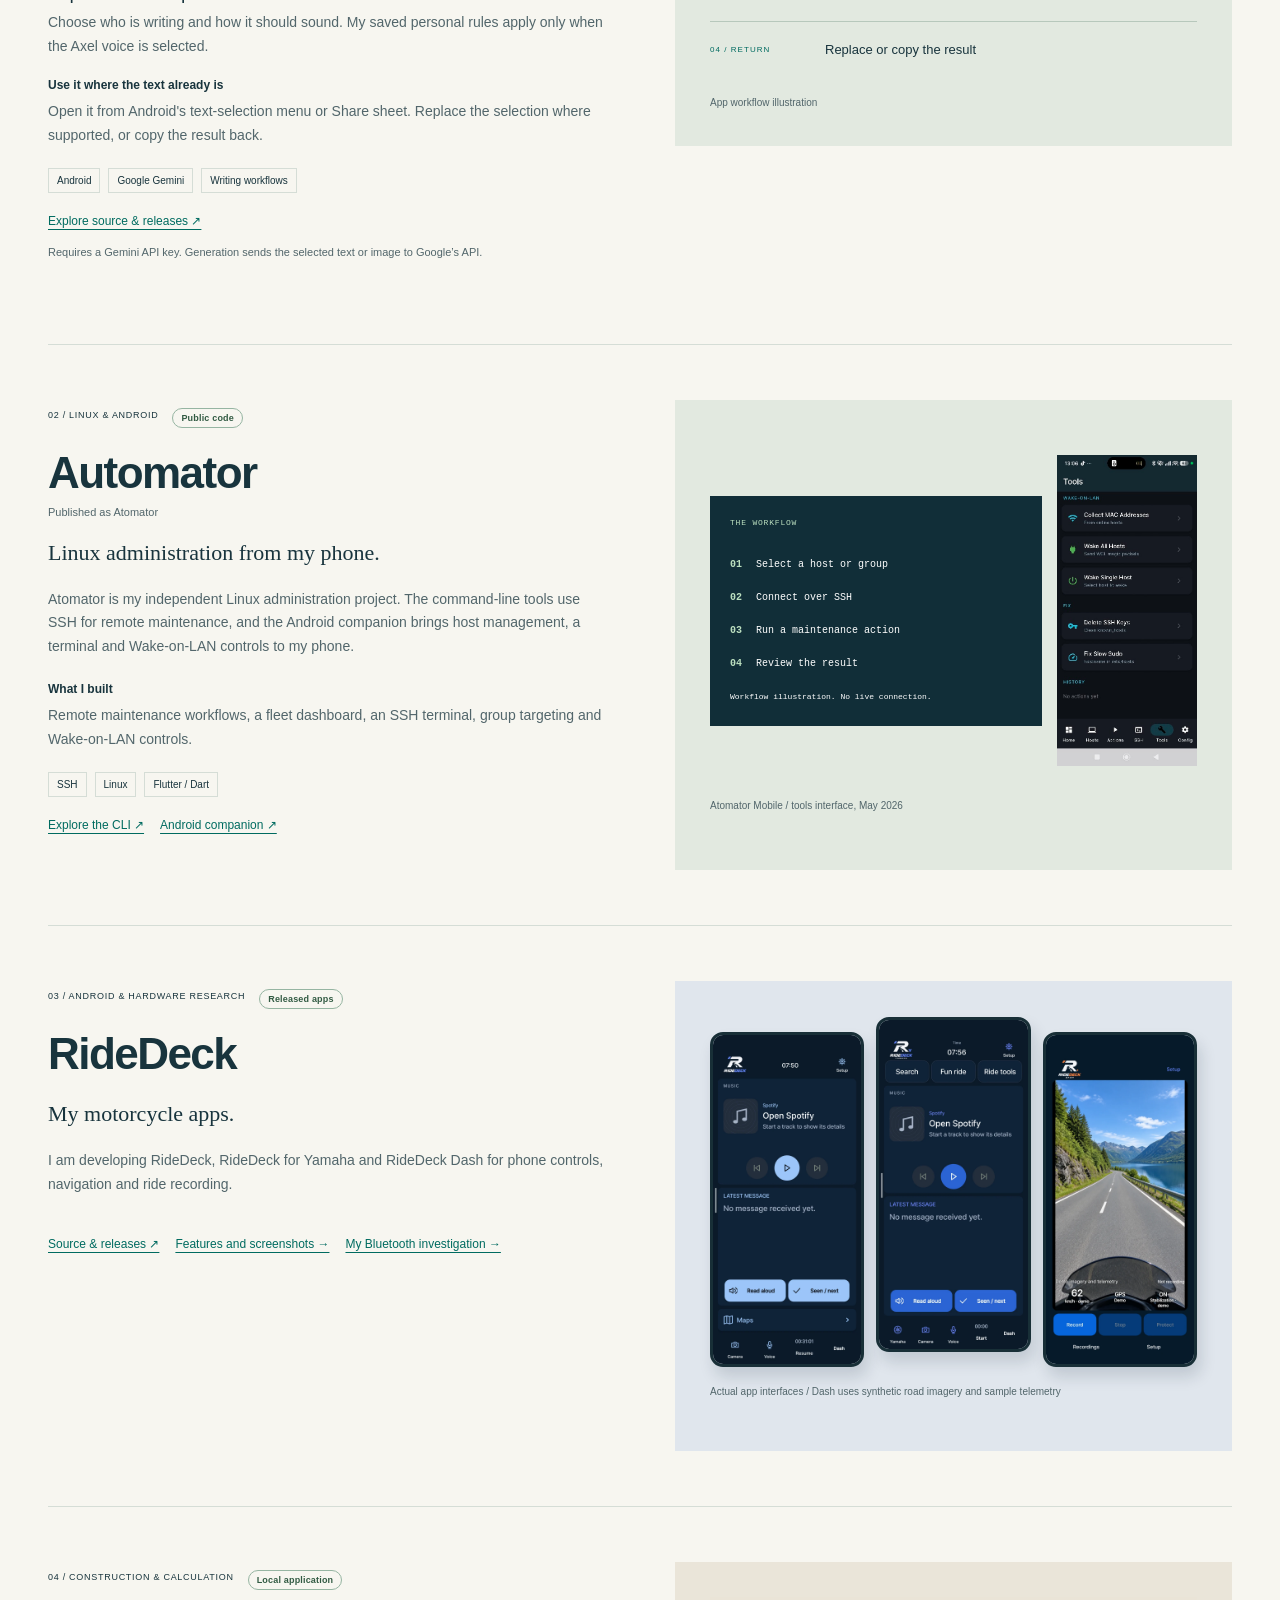
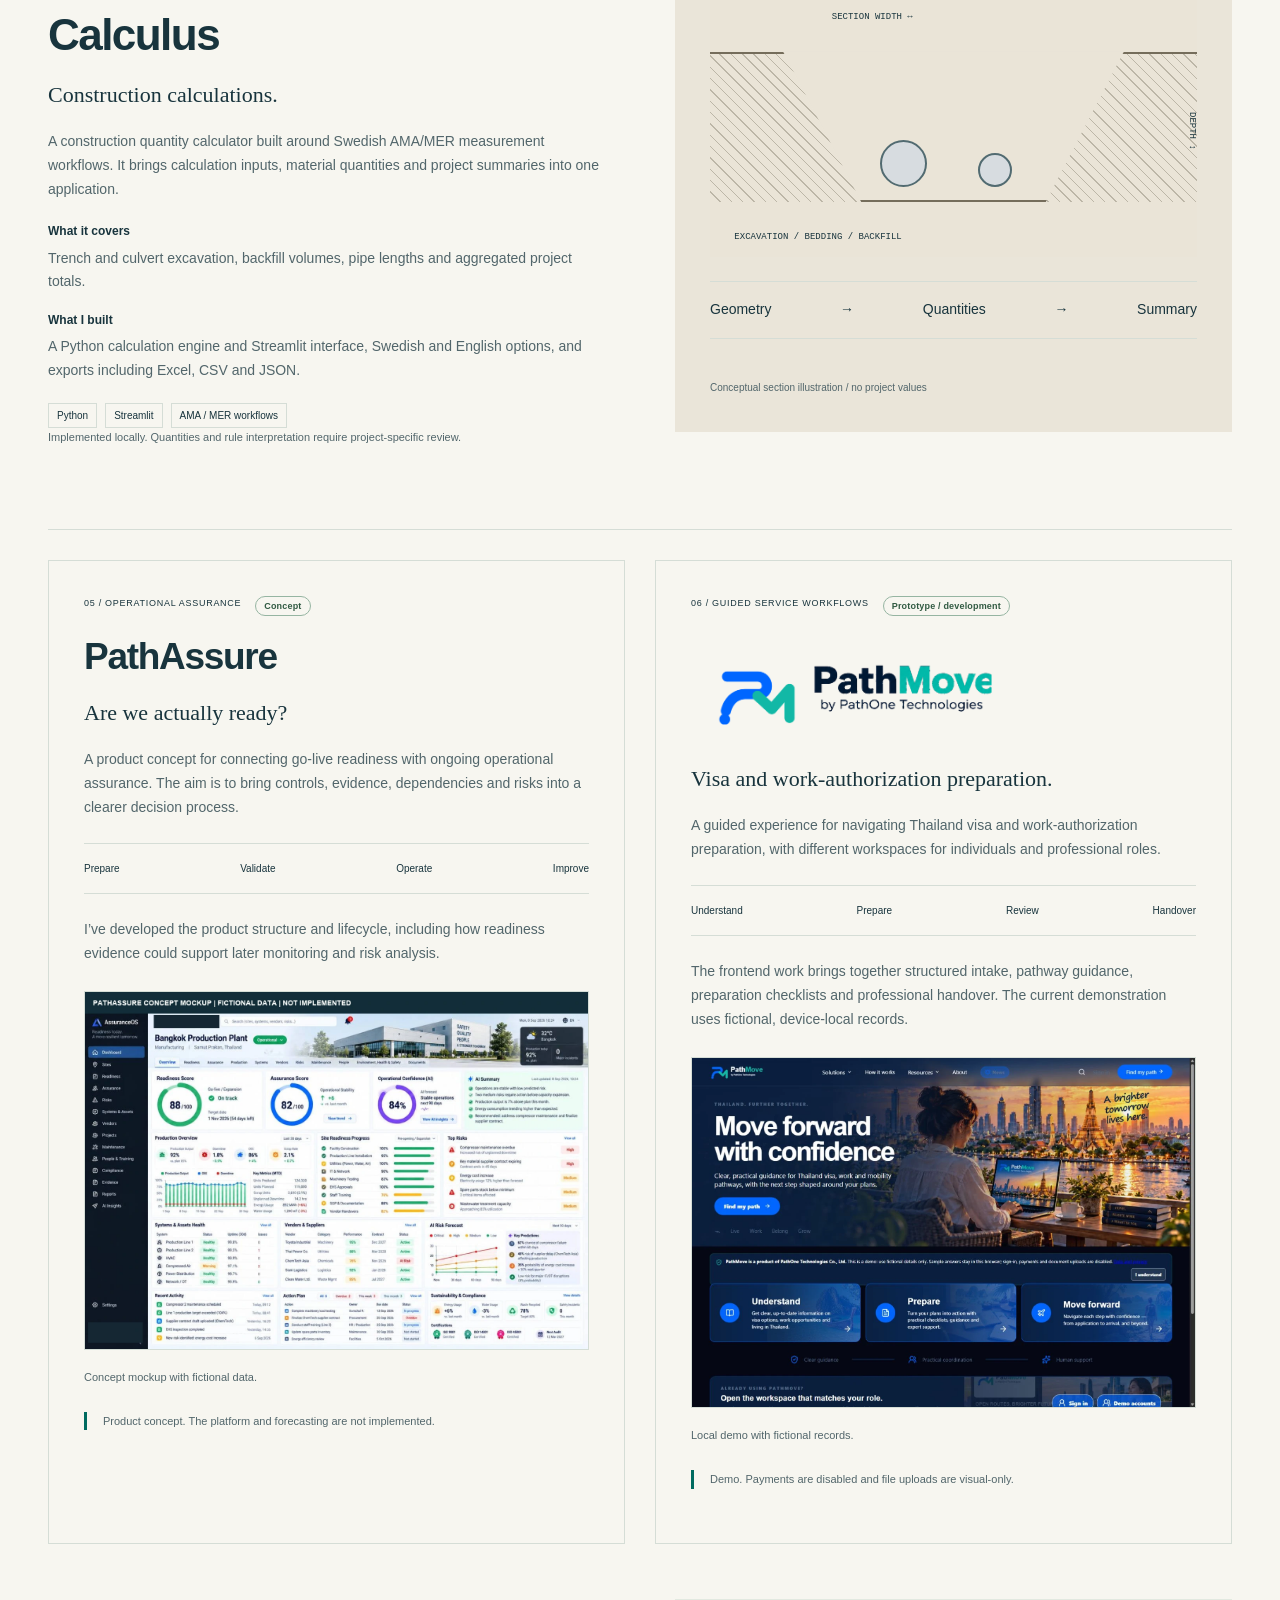
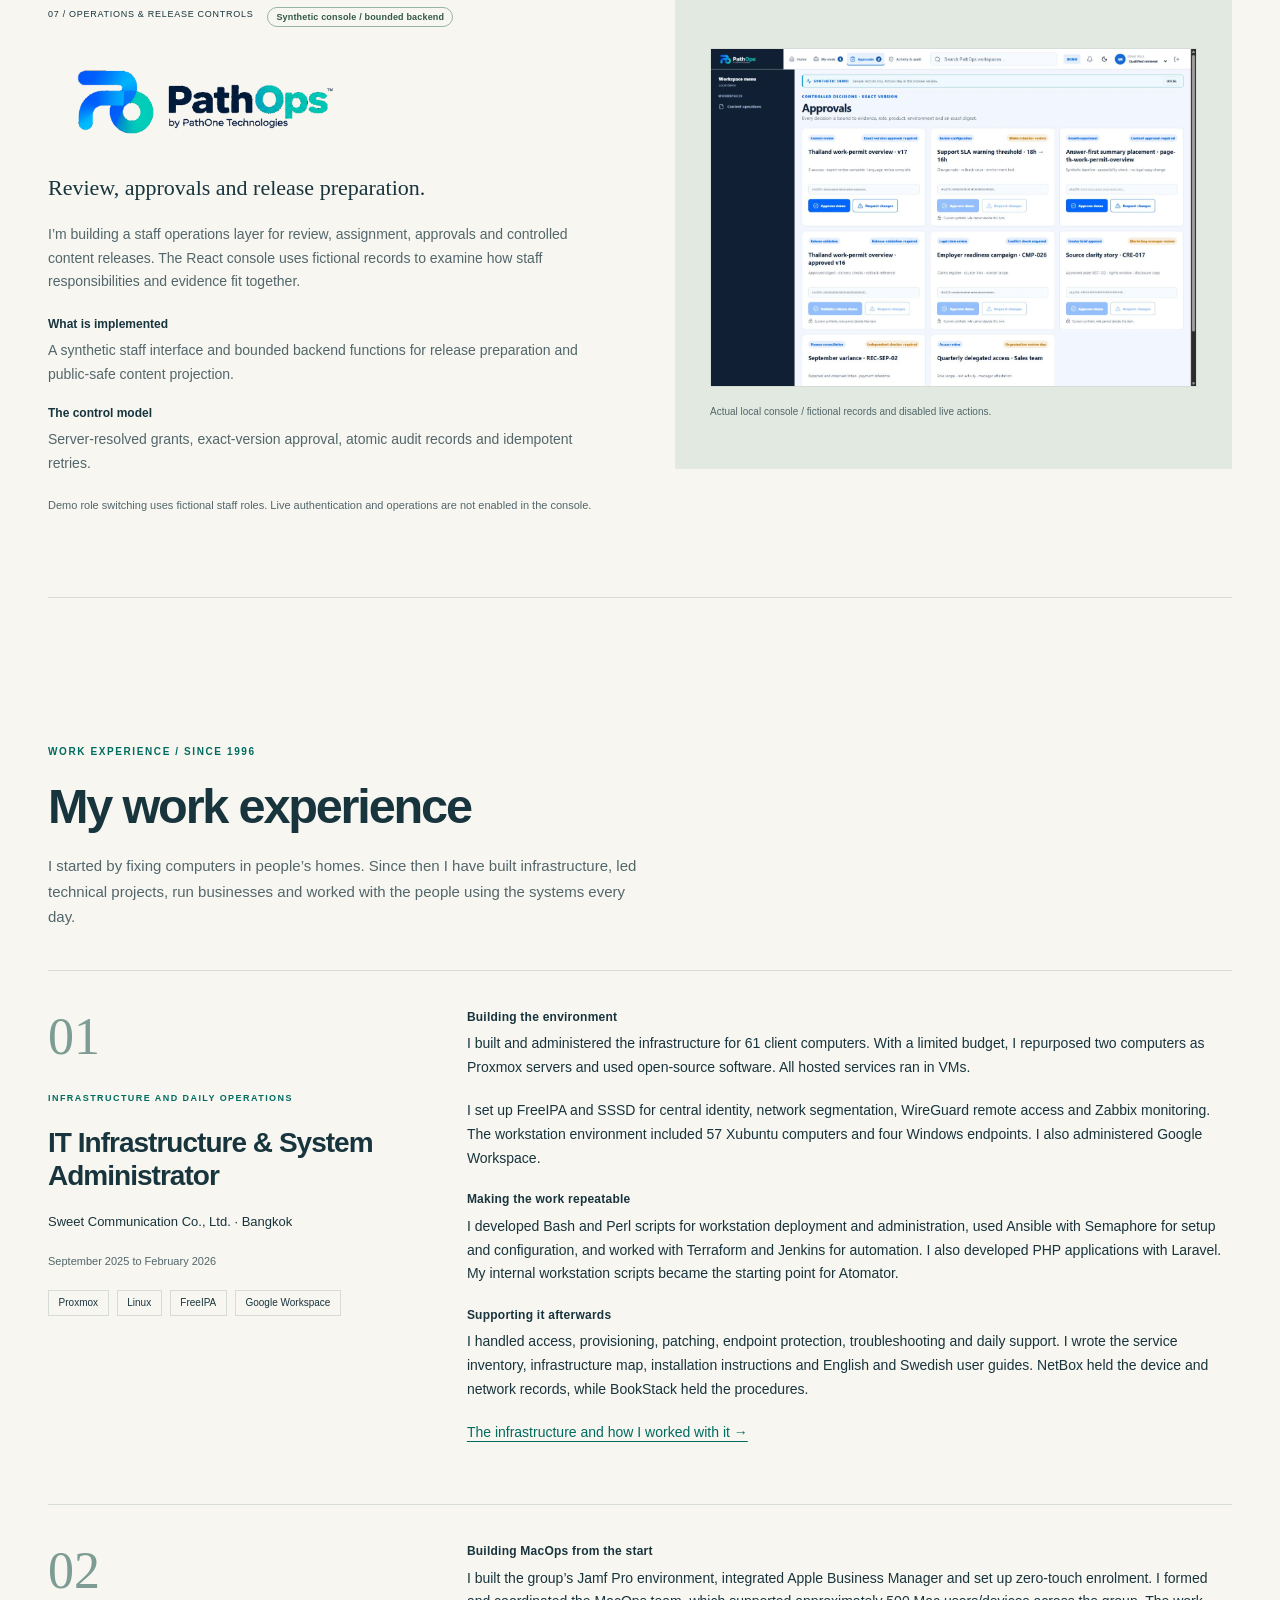
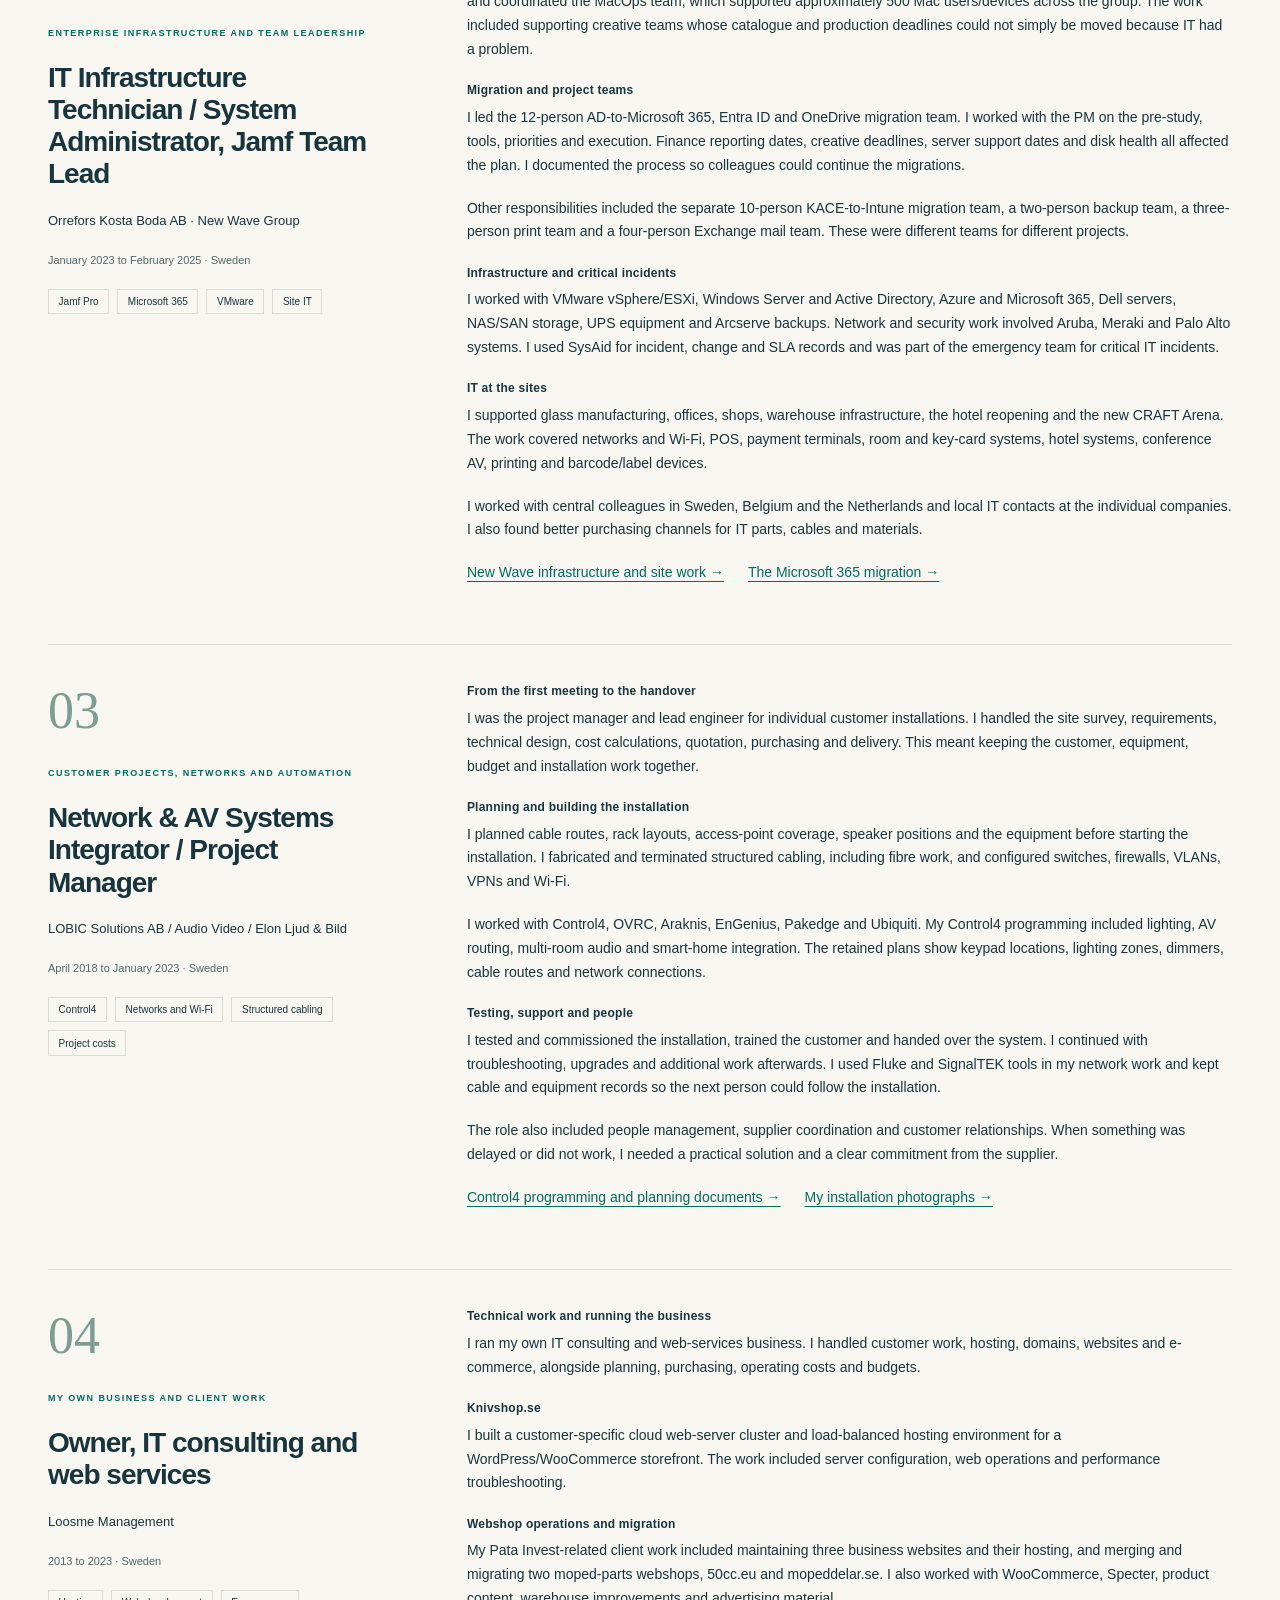
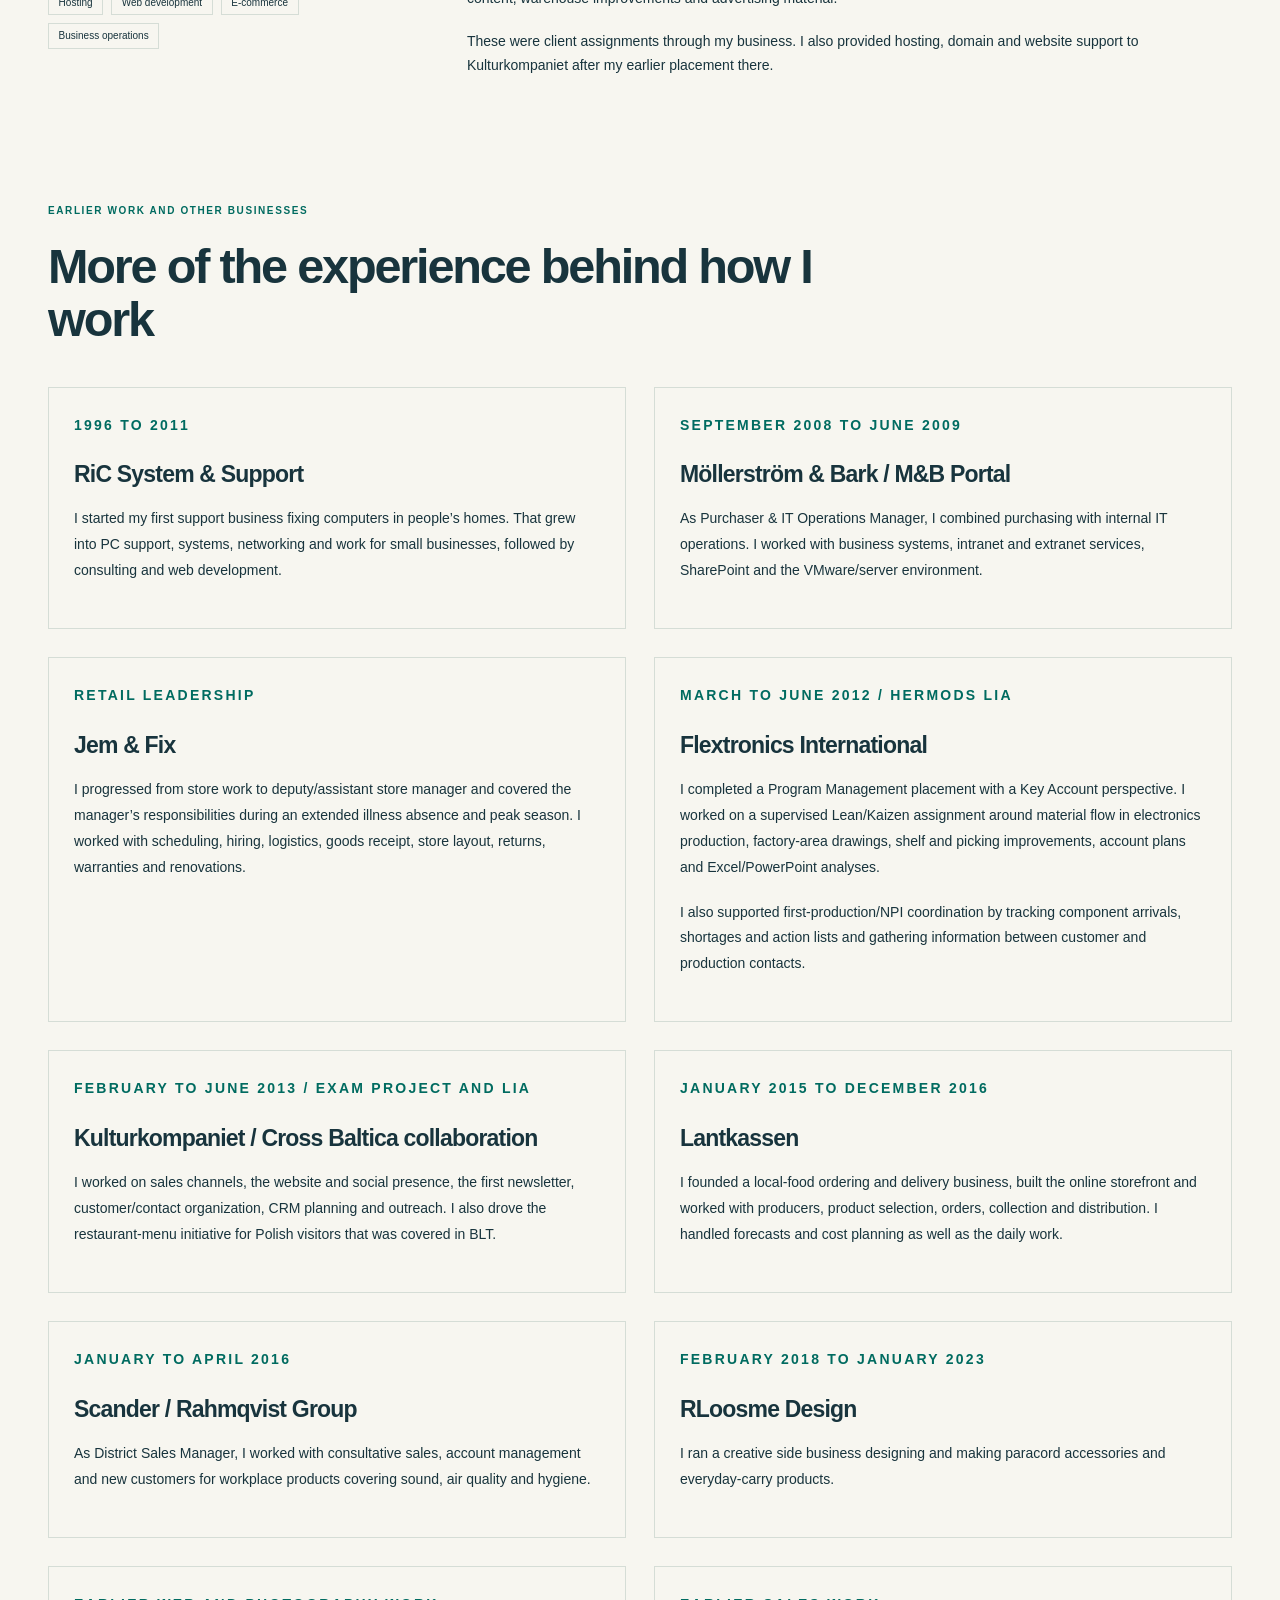
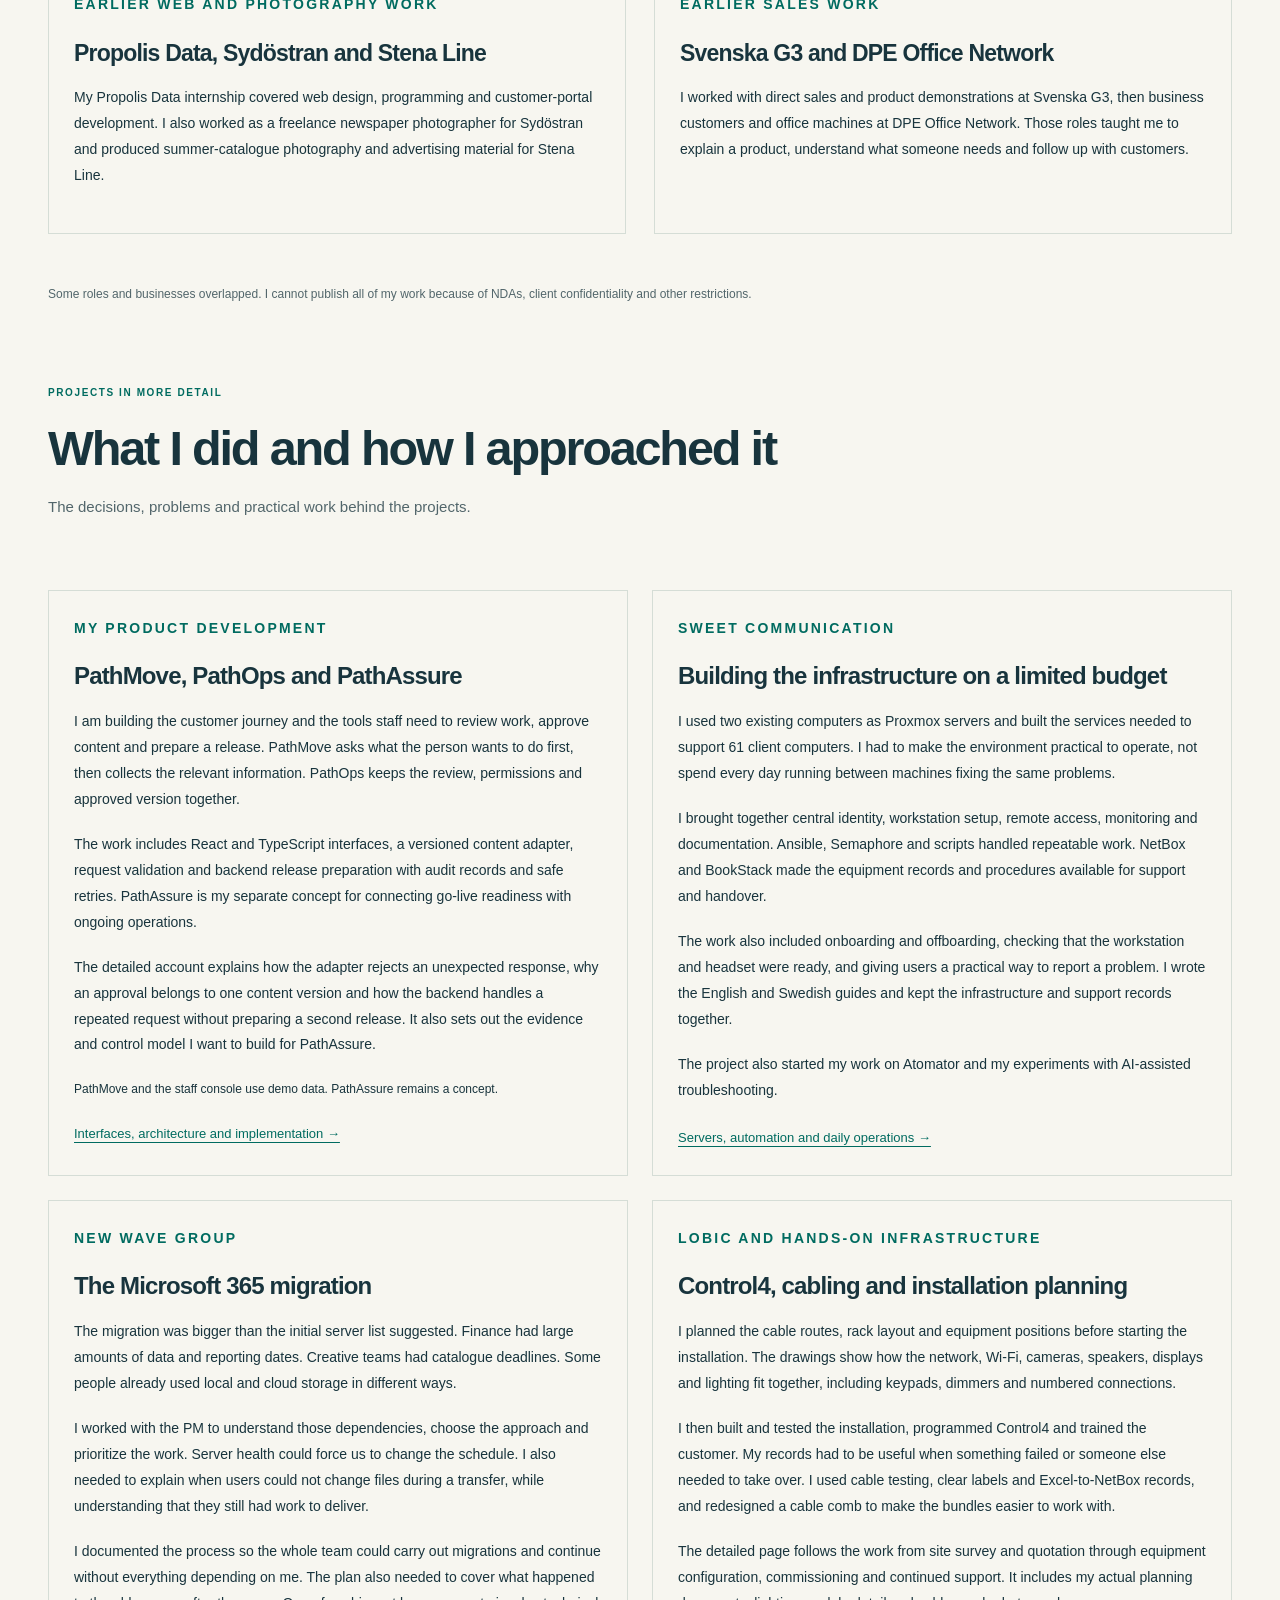
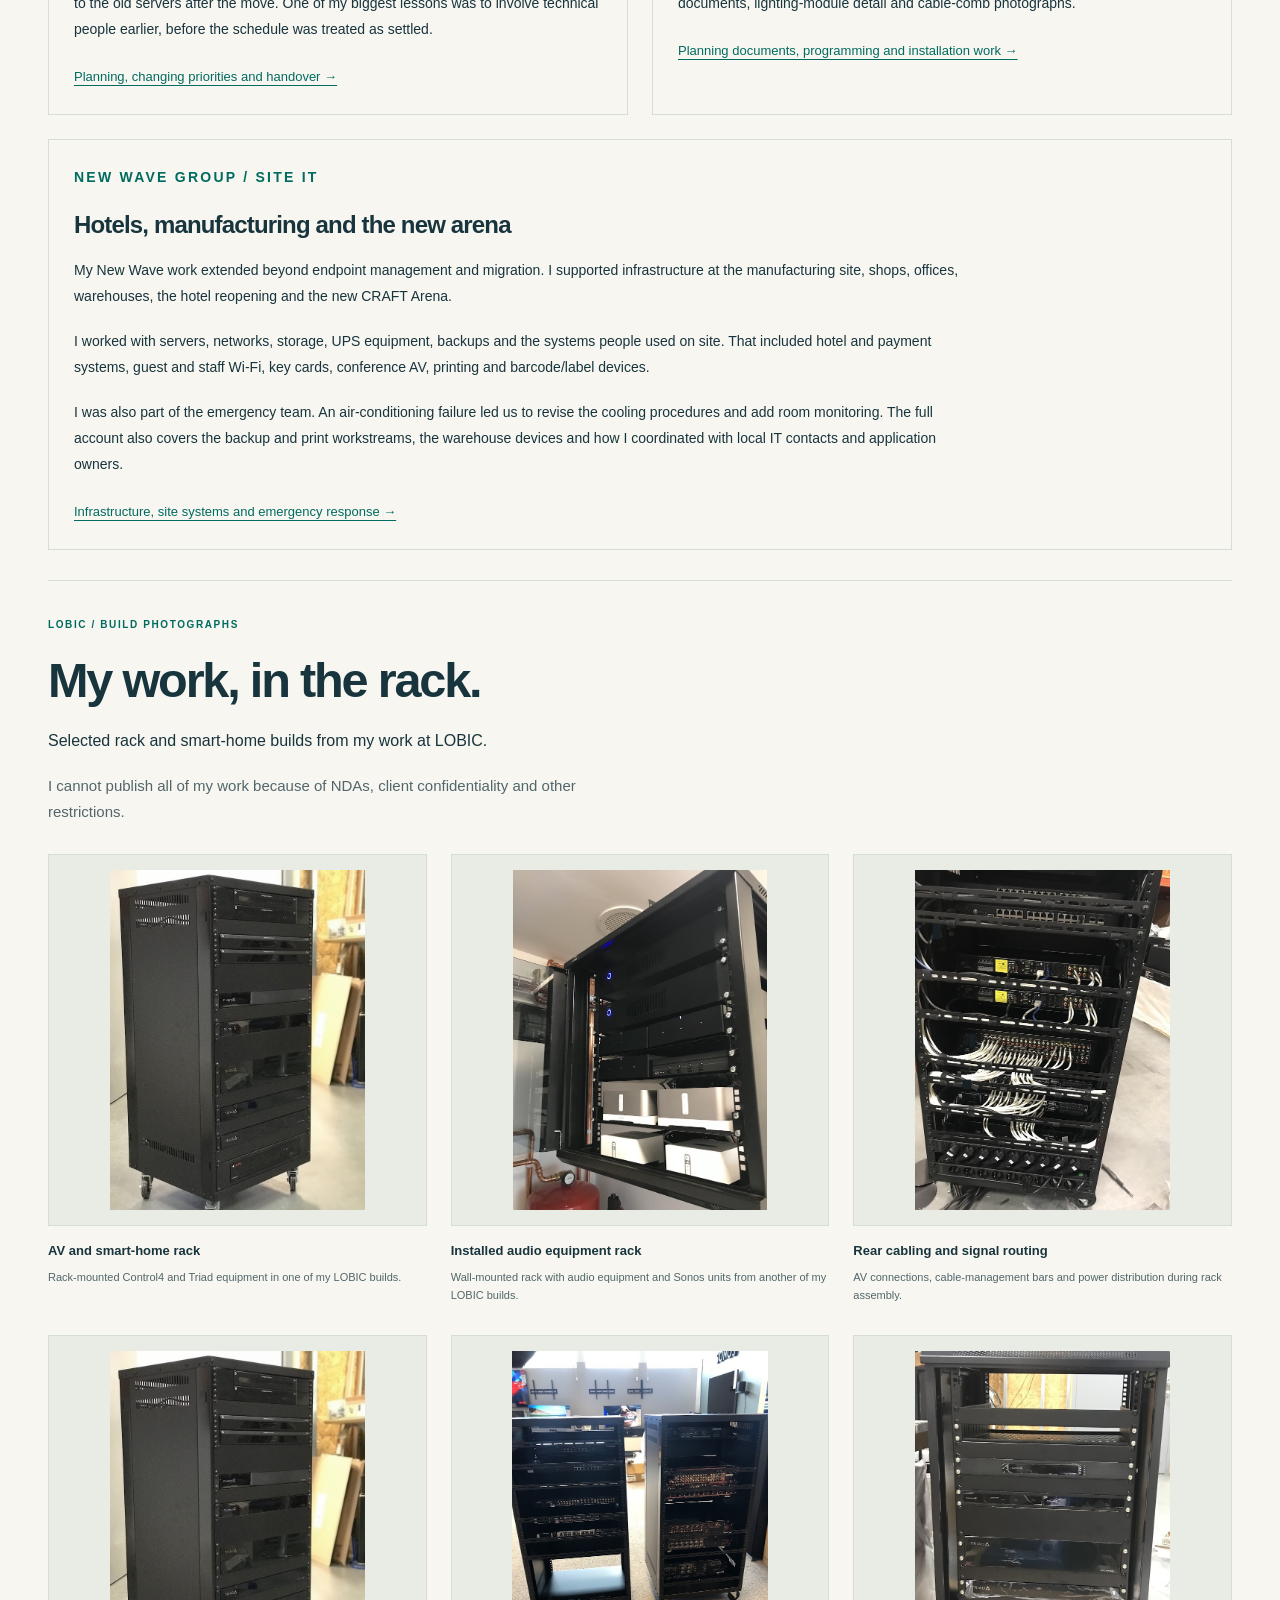
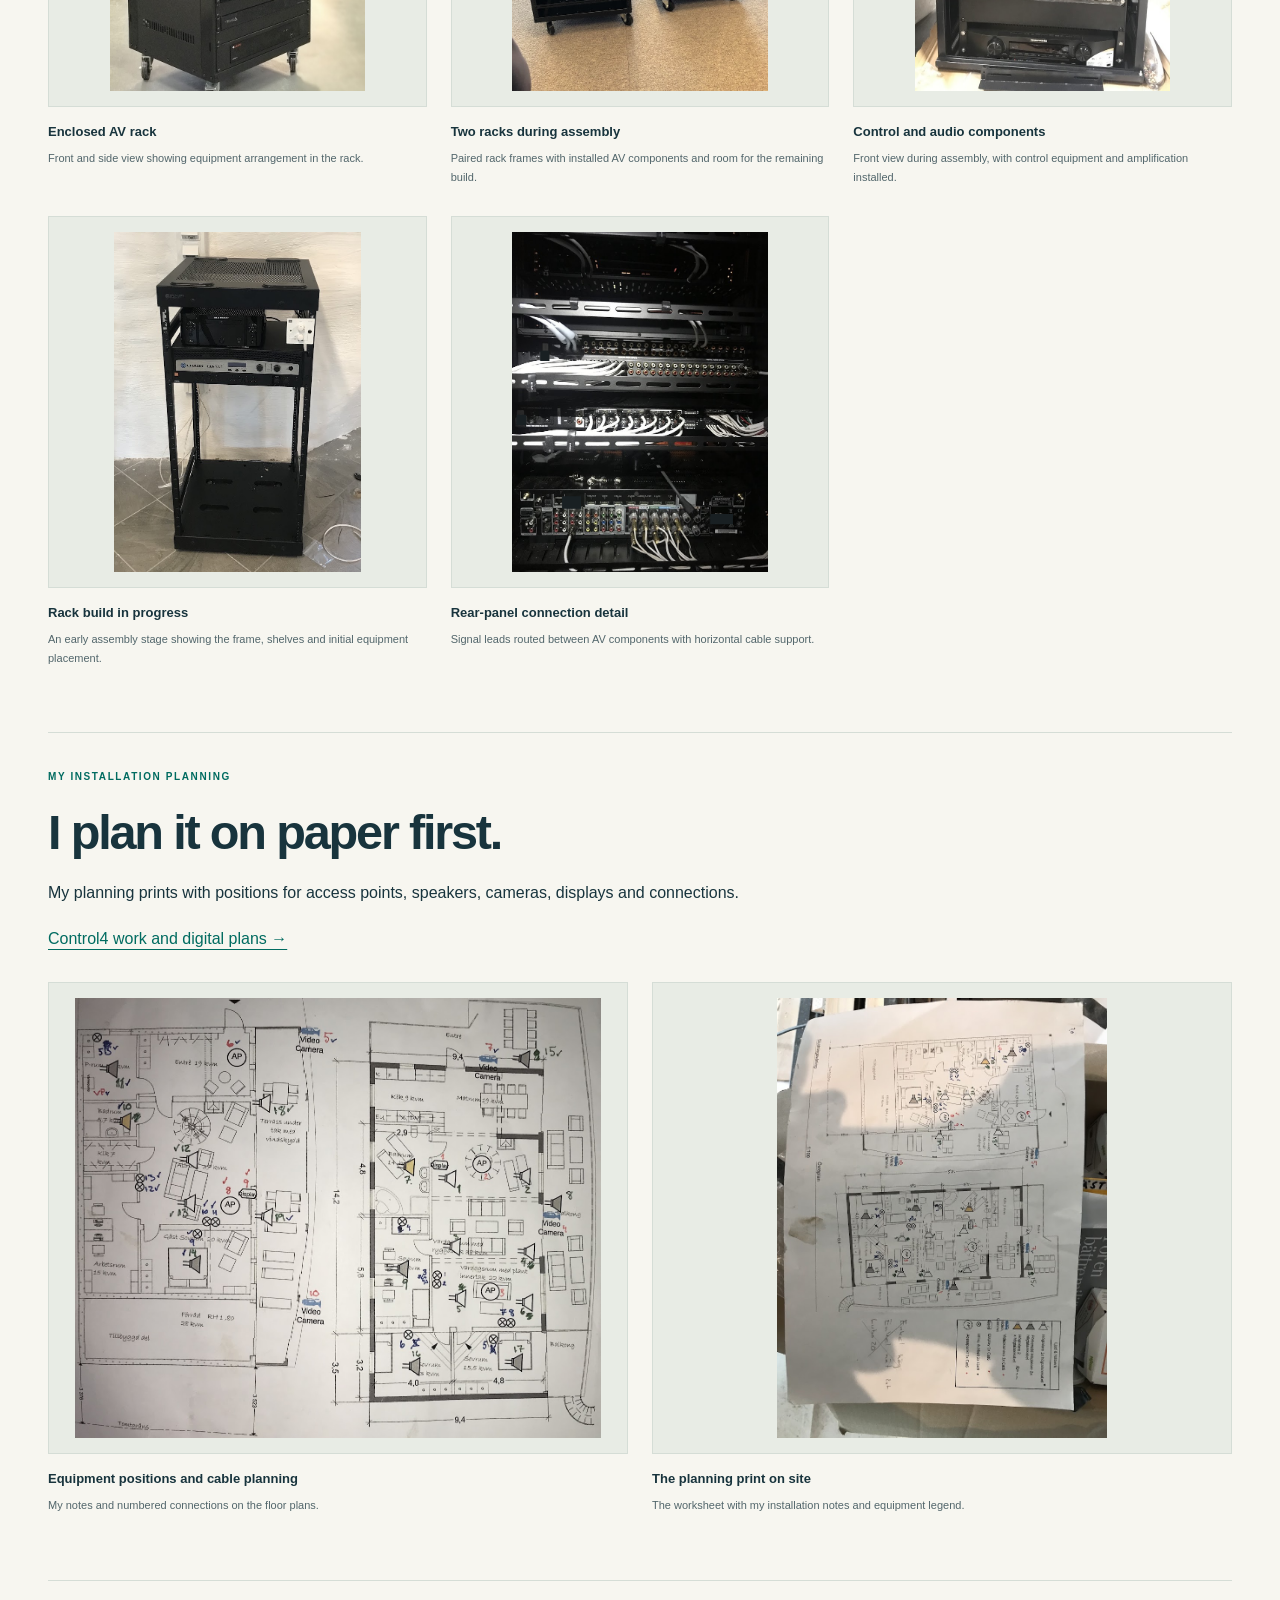
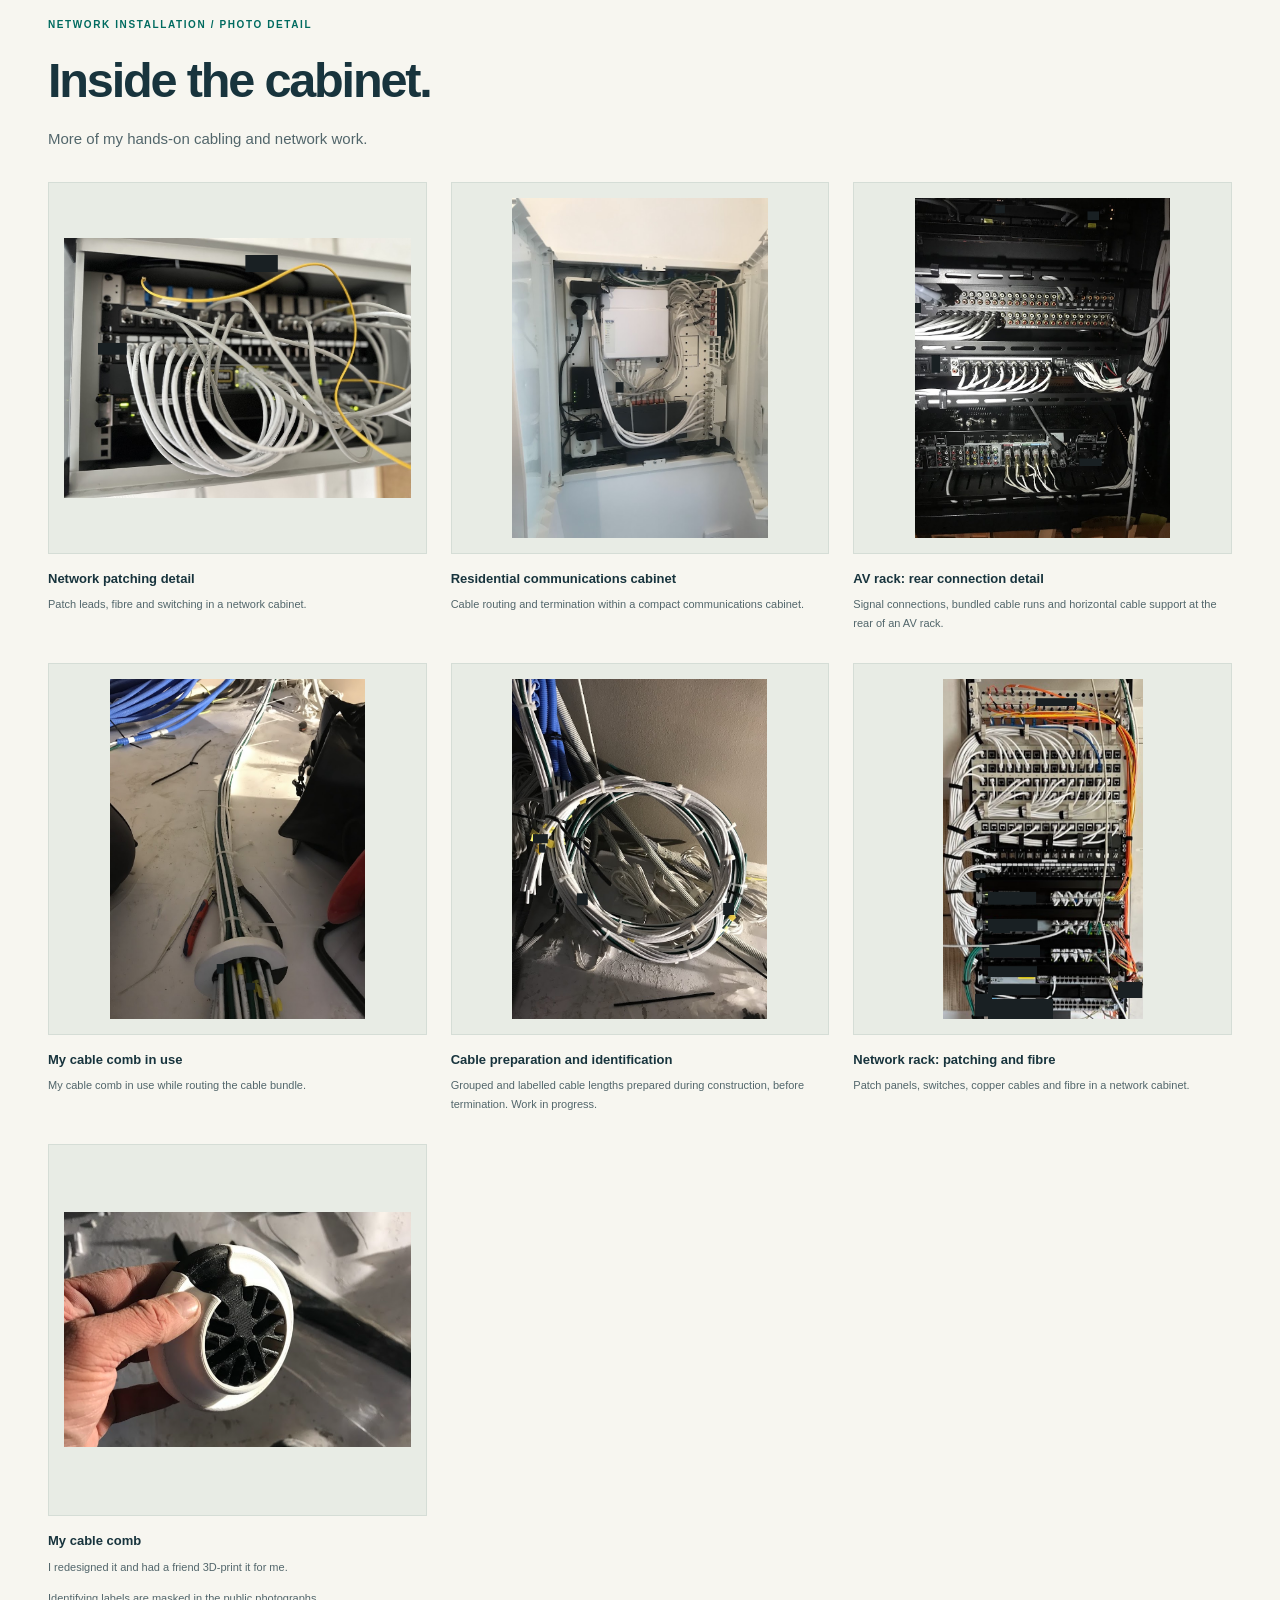
==== commit 9a79d198: "Separate independent application presentation from Sweet career content" ====
--- a/index.html
+++ b/index.html
@@ -22,7 +22,7 @@
   <div class="scope"><div><strong>~500</strong><span>Mac users/devices in the wider group supported by MacOps</span></div><div><strong>61</strong><span>Client computers in the SME infrastructure I built and administered</span></div><div><strong>End to end</strong><span>Customer project ownership, from site survey to handover</span></div></div>
 </section>
 <section id="personal-projects" class="personal-projects wrap" aria-labelledby="personal-projects-title"><div class="section-heading"><p class="eyebrow">PERSONAL SOFTWARE &amp; PRODUCT PROJECTS</p><h2 id="personal-projects-title">My own projects.</h2><p>Seven projects spanning writing, Linux administration, motorcycle apps, construction calculations and product development.</p></div><nav class="project-index" aria-label="Personal project index"><a href="#axel-ai-writer">01 / AI Writer</a><a href="#automator">02 / Automator</a><a href="#ridedeck-project">03 / RideDeck</a><a href="#calculus">04 / Calculus</a><a href="#pathassure">05 / PathAssure</a><a href="#pathmove">06 / PathMove</a><a href="#pathops">07 / PathOps</a></nav><article id="axel-ai-writer" class="project"><div class="project-copy"><div class="meta"><span>01 / ANDROID & AI</span><span class="status">Public code & releases</span></div><h3>Axel AI Writer</h3><p class="tagline">My first AI-driven app.</p><p>I wanted an assistant that could help with everyday writing without losing how I actually communicate. I built an Android app that works from selected text, shared text or a screenshot, and calls Google Gemini directly from the phone.</p><dl><dt>Choose the task</dt><dd>Rewrite, answer, shorten, fix English, translate or give a custom instruction.</dd><dt>Keep voice and tone separate</dt><dd>Choose who is writing and how it should sound. My saved personal rules apply only when the Axel voice is selected.</dd><dt>Use it where the text already is</dt><dd>Open it from Android's text-selection menu or Share sheet. Replace the selection where supported, or copy the result back.</dd></dl><div class="tags"><span>Android</span><span>Google Gemini</span><span>Writing workflows</span></div><a class="text-link" href="https://github.com/axelsarassamit/axel-ai-writer">Explore source & releases ↗</a><p class="small">Requires a Gemini API key. Generation sends the selected text or image to Google’s API.</p></div><figure class="visual ai-voice"><p class="eyebrow">FROM A REAL WRITING TASK</p><h4>One task.<br>Your choice of voice.</h4><div class="voice-steps"><div><span>01 / INPUT</span><strong>Select text, share text<br>or choose a screenshot</strong></div><div><span>02 / DIRECTION</span><strong>Action + Voice + Profile</strong></div><div><span>03 / GENERATE</span><strong>Gemini API</strong></div><div><span>04 / RETURN</span><strong>Replace or copy the result</strong></div></div><figcaption>App workflow illustration</figcaption></figure></article>
-<article id="automator" class="project"><div class="project-copy"><div class="meta"><span>02 / LINUX & ANDROID</span><span class="status">Public code</span></div><h3>Automator<span class="subname">Published as Atomator</span></h3><p class="tagline">Linux administration from my phone.</p><p>Repetitive workstation tasks became a Linux fleet-management project. The command-line tools use SSH for remote administration; the Android companion brings those controls to a phone.</p><dl><dt>What I built</dt><dd>Remote maintenance workflows, a fleet dashboard, an SSH terminal, group targeting and Wake-on-LAN controls.</dd></dl><div class="tags"><span>SSH</span><span>Linux</span><span>Flutter / Dart</span></div><a class="text-link" href="https://github.com/axelsarassamit/atomator">Explore the CLI ↗</a><a class="text-link" href="https://github.com/axelsarassamit/atomator-android-app">Android companion ↗</a></div><figure class="visual atomator"><div class="terminal" aria-label="Illustrative workflow"><div class="terminal-top"><i></i><i></i><i></i><span>THE WORKFLOW</span></div><p><b>01</b> Select a host or group</p><p><b>02</b> Connect over SSH</p><p><b>03</b> Run a maintenance action</p><p><b>04</b> Review the result</p><small>Workflow illustration. No live connection.</small></div><img src="assets/atomator-tools.jpg" alt="Actual Atomator Mobile tools screen" loading="lazy" width="385" height="855"><figcaption>Atomator Mobile / tools interface, May 2026</figcaption></figure></article>
+<article id="automator" class="project"><div class="project-copy"><div class="meta"><span>02 / LINUX & ANDROID</span><span class="status">Public code</span></div><h3>Automator<span class="subname">Published as Atomator</span></h3><p class="tagline">Linux administration from my phone.</p><p>Atomator is my independent Linux administration project. The command-line tools use SSH for remote maintenance, and the Android companion brings host management, a terminal and Wake-on-LAN controls to my phone.</p><dl><dt>What I built</dt><dd>Remote maintenance workflows, a fleet dashboard, an SSH terminal, group targeting and Wake-on-LAN controls.</dd></dl><div class="tags"><span>SSH</span><span>Linux</span><span>Flutter / Dart</span></div><a class="text-link" href="https://github.com/axelsarassamit/atomator">Explore the CLI ↗</a><a class="text-link" href="https://github.com/axelsarassamit/atomator-android-app">Android companion ↗</a></div><figure class="visual atomator"><div class="terminal" aria-label="Illustrative workflow"><div class="terminal-top"><i></i><i></i><i></i><span>THE WORKFLOW</span></div><p><b>01</b> Select a host or group</p><p><b>02</b> Connect over SSH</p><p><b>03</b> Run a maintenance action</p><p><b>04</b> Review the result</p><small>Workflow illustration. No live connection.</small></div><img src="assets/atomator-tools.jpg" alt="Actual Atomator Mobile tools screen" loading="lazy" width="385" height="855"><figcaption>Atomator Mobile / tools interface, May 2026</figcaption></figure></article>
 <article id="ridedeck-project" class="project"><div class="project-copy"><div class="meta"><span>03 / ANDROID & HARDWARE RESEARCH</span><span class="status">Released apps</span></div><h3>RideDeck</h3><p class="tagline">My motorcycle apps.</p><p>I am developing RideDeck, RideDeck for Yamaha and RideDeck Dash for phone controls, navigation and ride recording.</p><a class="text-link" href="https://github.com/axelsarassamit/RideDeck">Source & releases ↗</a><a class="text-link" href="#ridedeck-family">Features and screenshots →</a><a class="text-link" href="#ridedeck-research">My Bluetooth investigation →</a></div><figure class="visual ride"><div class="screen-row"><img src="assets/ridedeck/standard-dark-portrait.webp" alt="RideDeck standard app" loading="lazy" width="720" height="1600"><img src="assets/ridedeck/yamaha-dark-portrait.webp" alt="RideDeck Yamaha app" loading="lazy" width="720" height="1600"><img src="assets/ridedeck/dash-dark-portrait.webp" alt="RideDeck Dash recording app" loading="lazy" width="720" height="1600"></div><figcaption>Actual app interfaces / Dash uses synthetic road imagery and sample telemetry</figcaption></figure></article>
 <article id="calculus" class="project"><div class="project-copy"><div class="meta"><span>04 / CONSTRUCTION & CALCULATION</span><span class="status">Local application</span></div><h3>Calculus</h3><p class="tagline">Construction calculations.</p><p>A construction quantity calculator built around Swedish AMA/MER measurement workflows. It brings calculation inputs, material quantities and project summaries into one application.</p><dl><dt>What it covers</dt><dd>Trench and culvert excavation, backfill volumes, pipe lengths and aggregated project totals.</dd><dt>What I built</dt><dd>A Python calculation engine and Streamlit interface, Swedish and English options, and exports including Excel, CSV and JSON.</dd></dl><div class="tags"><span>Python</span><span>Streamlit</span><span>AMA / MER workflows</span></div><p class="small">Implemented locally. Quantities and rule interpretation require project-specific review.</p></div><figure class="visual calculus"><div class="drawing"><div class="ground"></div><div class="trench"></div><div class="pipe p1"></div><div class="pipe p2"></div><span class="dimension width">SECTION WIDTH ↔</span><span class="dimension depth">DEPTH ↕</span><span class="dimension bottom">EXCAVATION / BEDDING / BACKFILL</span></div><div class="calc-flow"><span>Geometry</span><b>→</b><span>Quantities</span><b>→</b><span>Summary</span></div><figcaption>Conceptual section illustration / no project values</figcaption></figure></article>
 <article id="pathassure" class="concept"><div class="meta"><span>05 / OPERATIONAL ASSURANCE</span><span class="status concept-status">Concept</span></div><h3>PathAssure</h3><p class="tagline">Are we actually ready?</p><p>A product concept for connecting go-live readiness with ongoing operational assurance. The aim is to bring controls, evidence, dependencies and risks into a clearer decision process.</p><div class="lifecycle"><span>Prepare</span><span>Validate</span><span>Operate</span><span>Improve</span></div><p>I’ve developed the product structure and lifecycle, including how readiness evidence could support later monitoring and risk analysis.</p><figure class="product-proof"><img src="assets/engineering/pathassure-concept.webp" width="1280" height="908" loading="lazy" alt="PathAssure historical concept dashboard with fictional data and identifying fields masked"><figcaption>Concept mockup with fictional data.</figcaption></figure><p class="boundary">Product concept. The platform and forecasting are not implemented.</p></article>
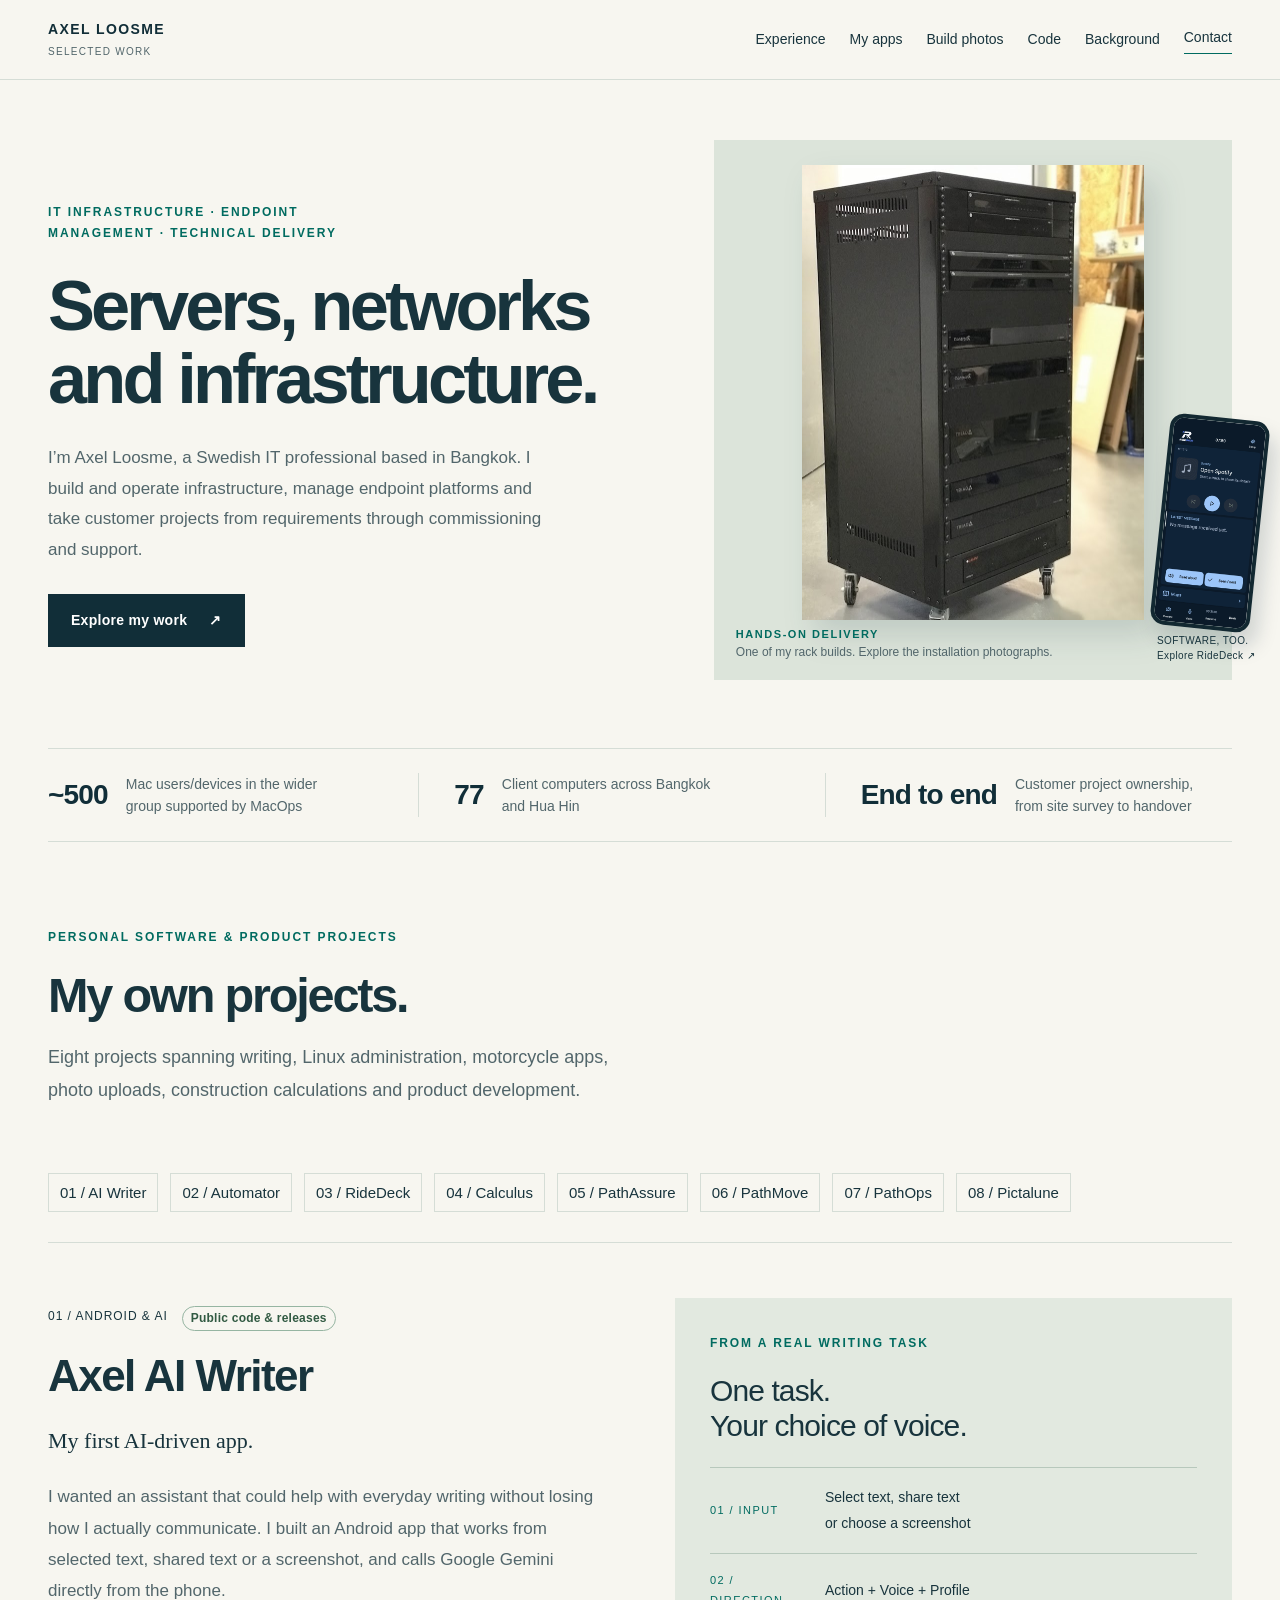
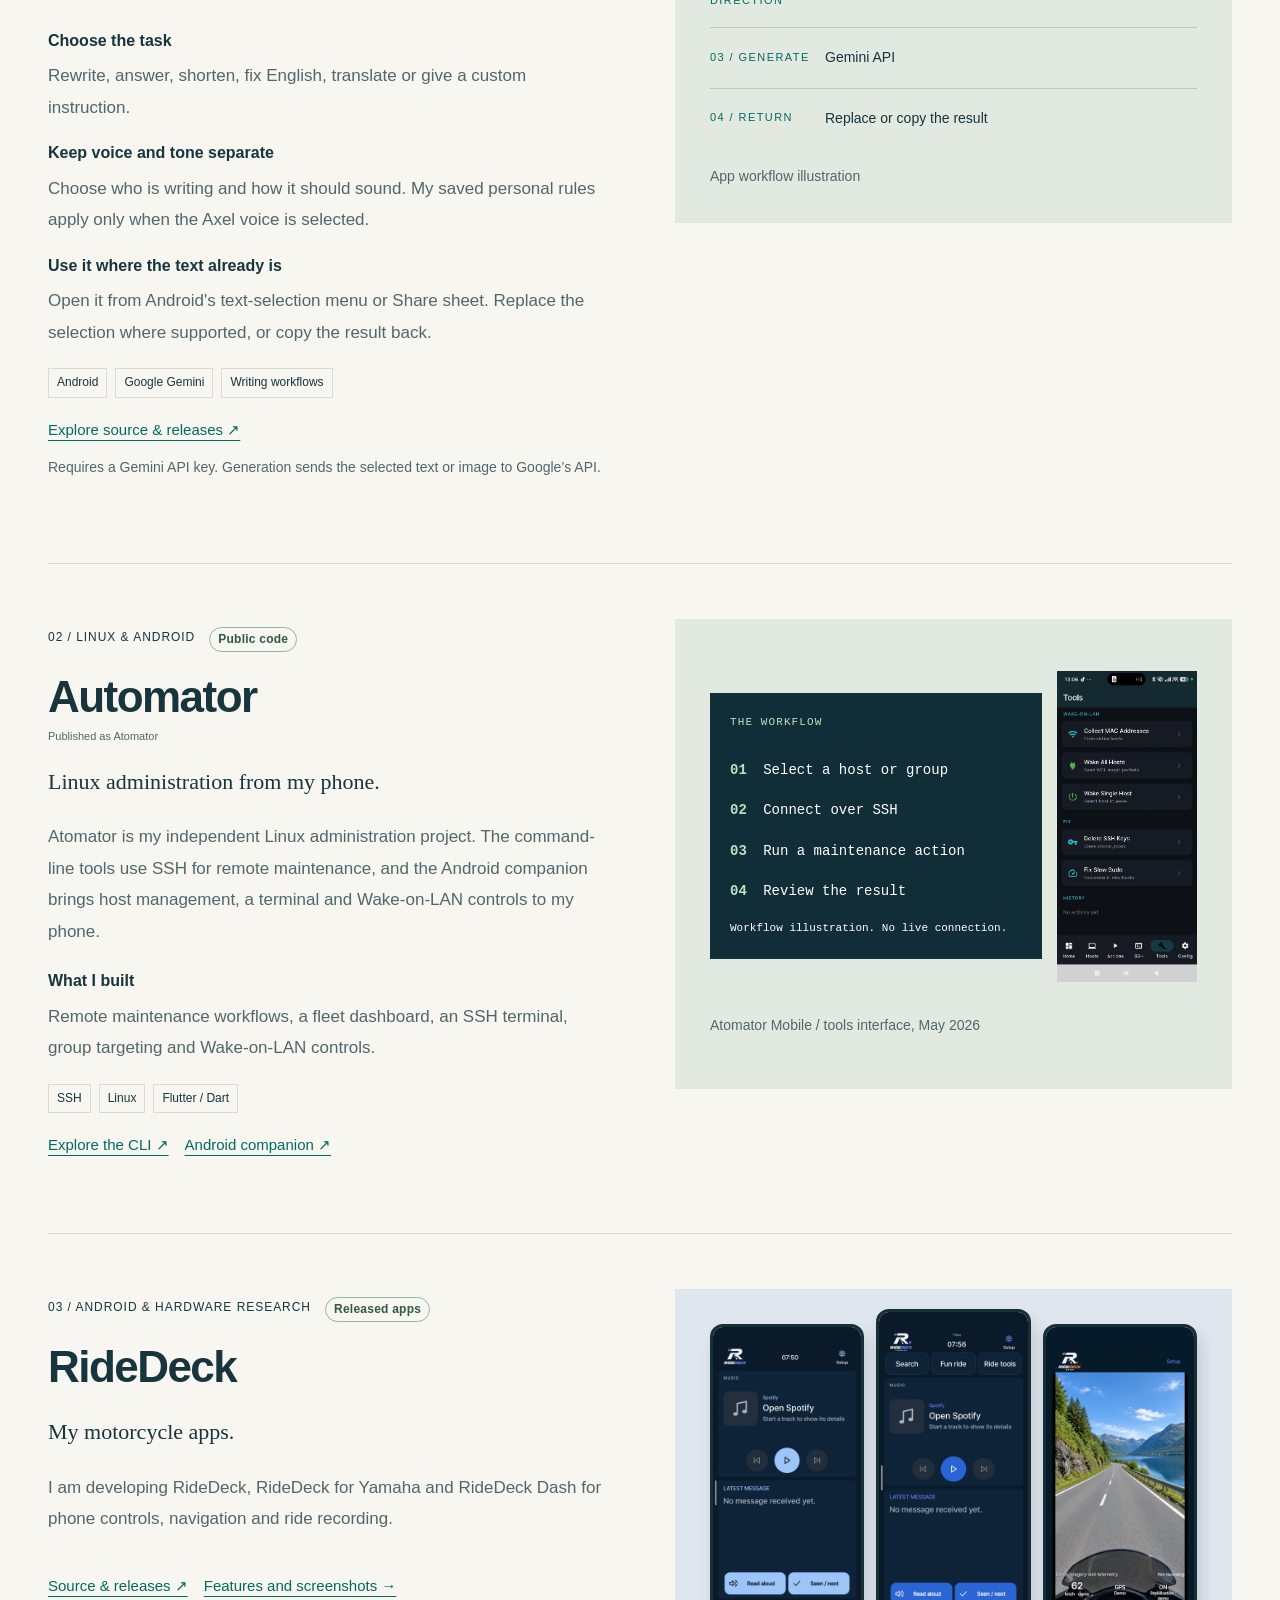
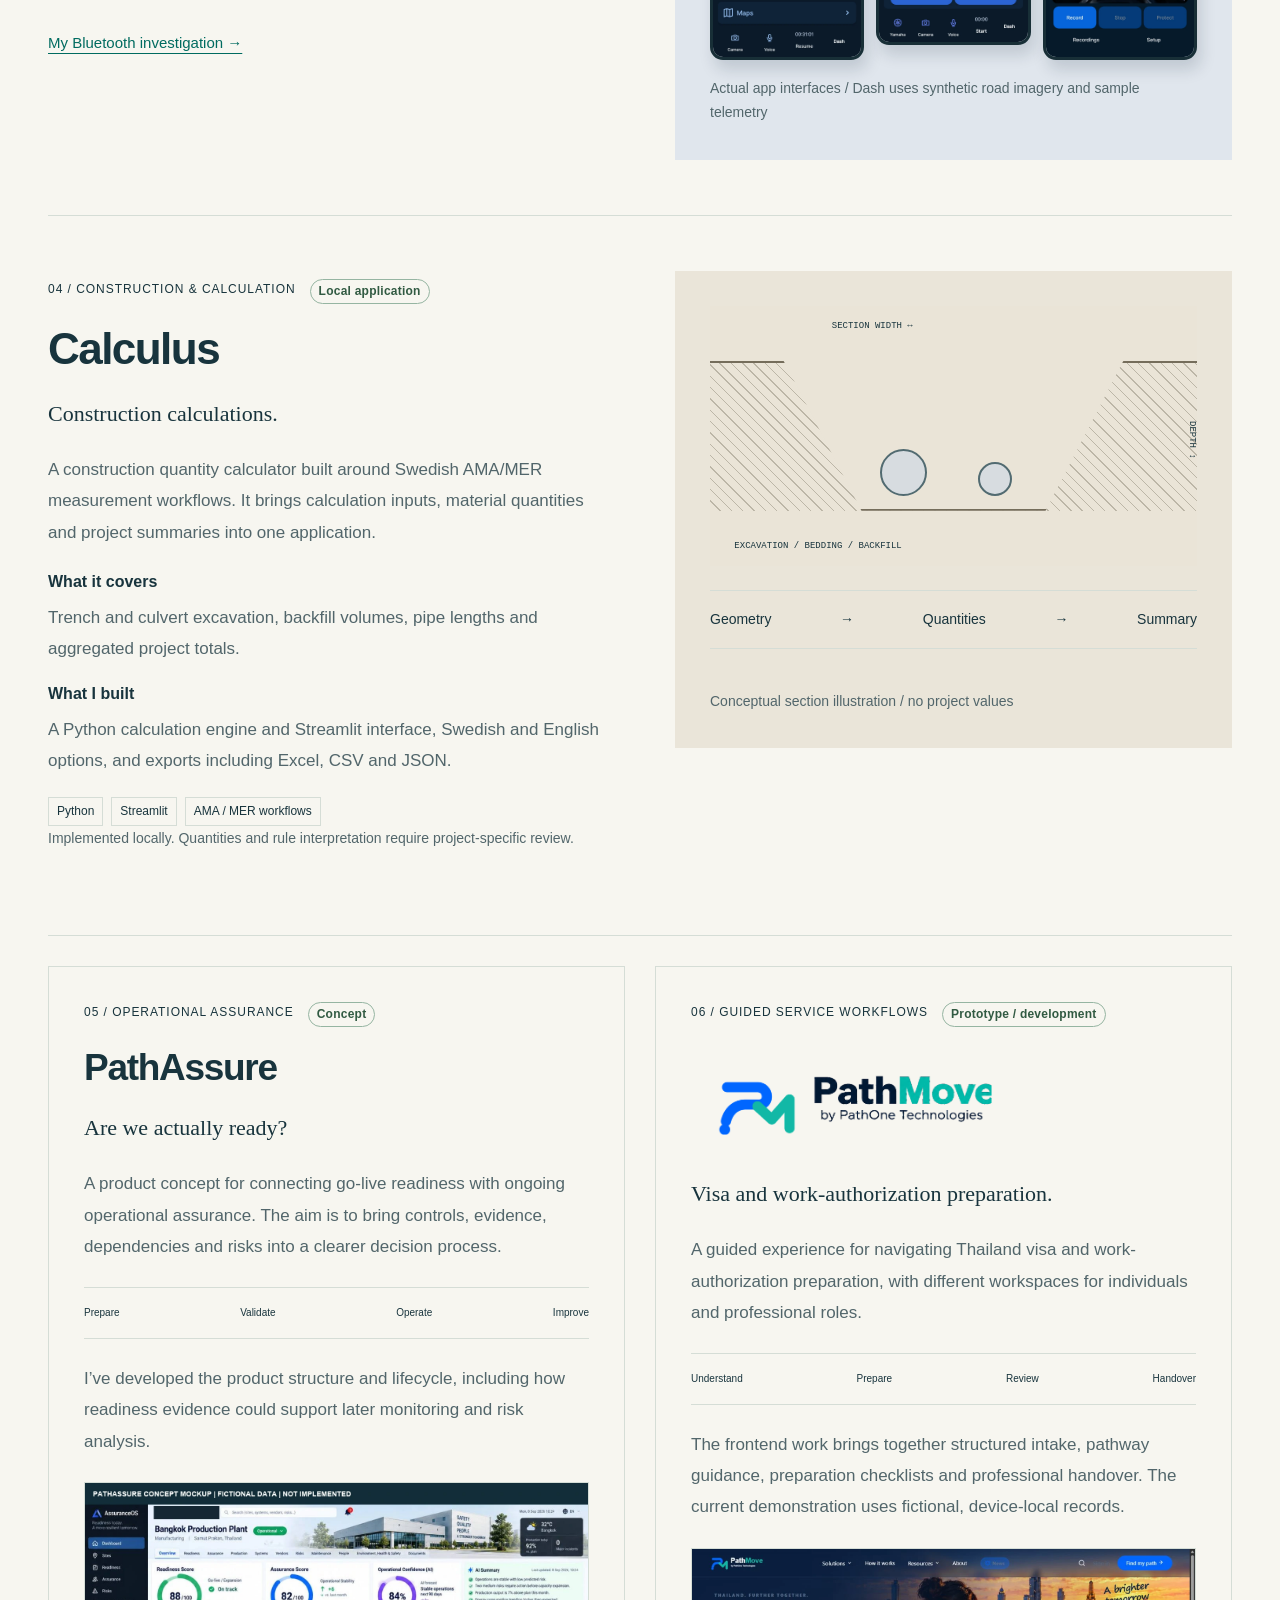
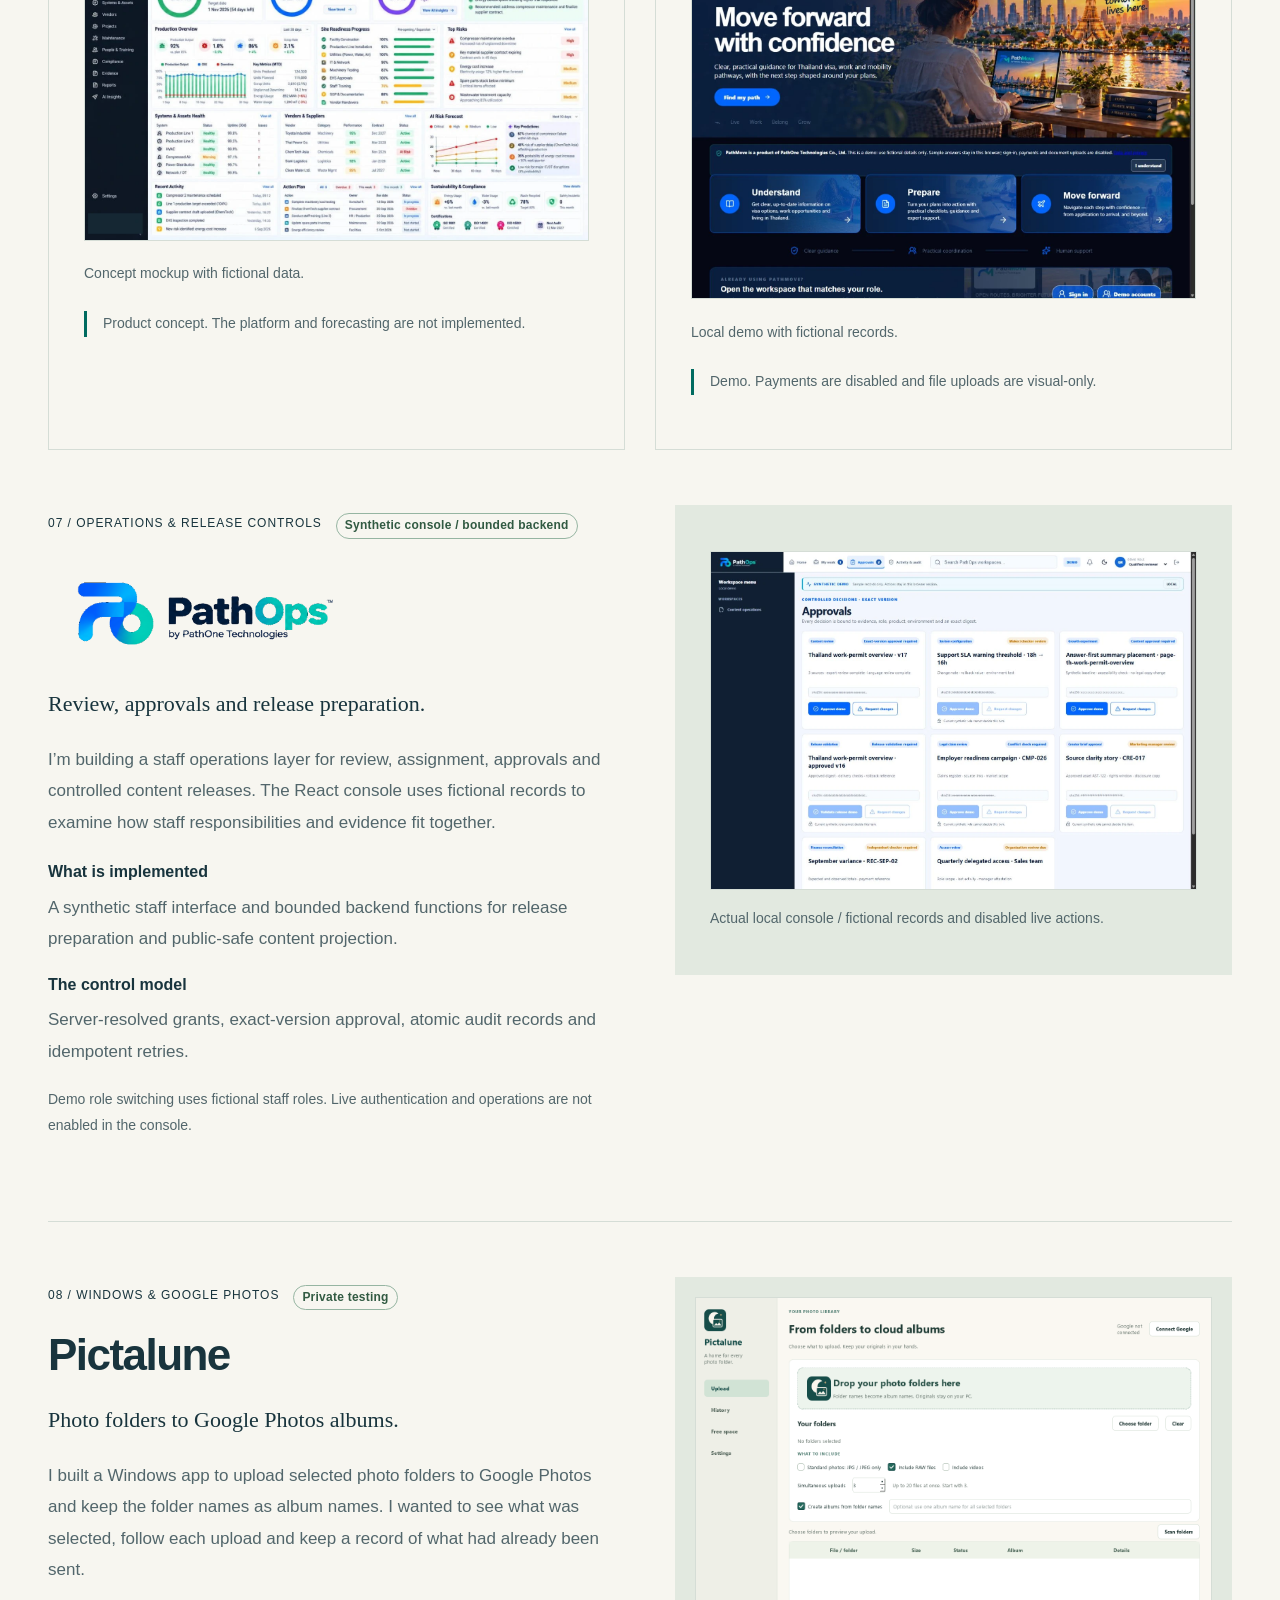
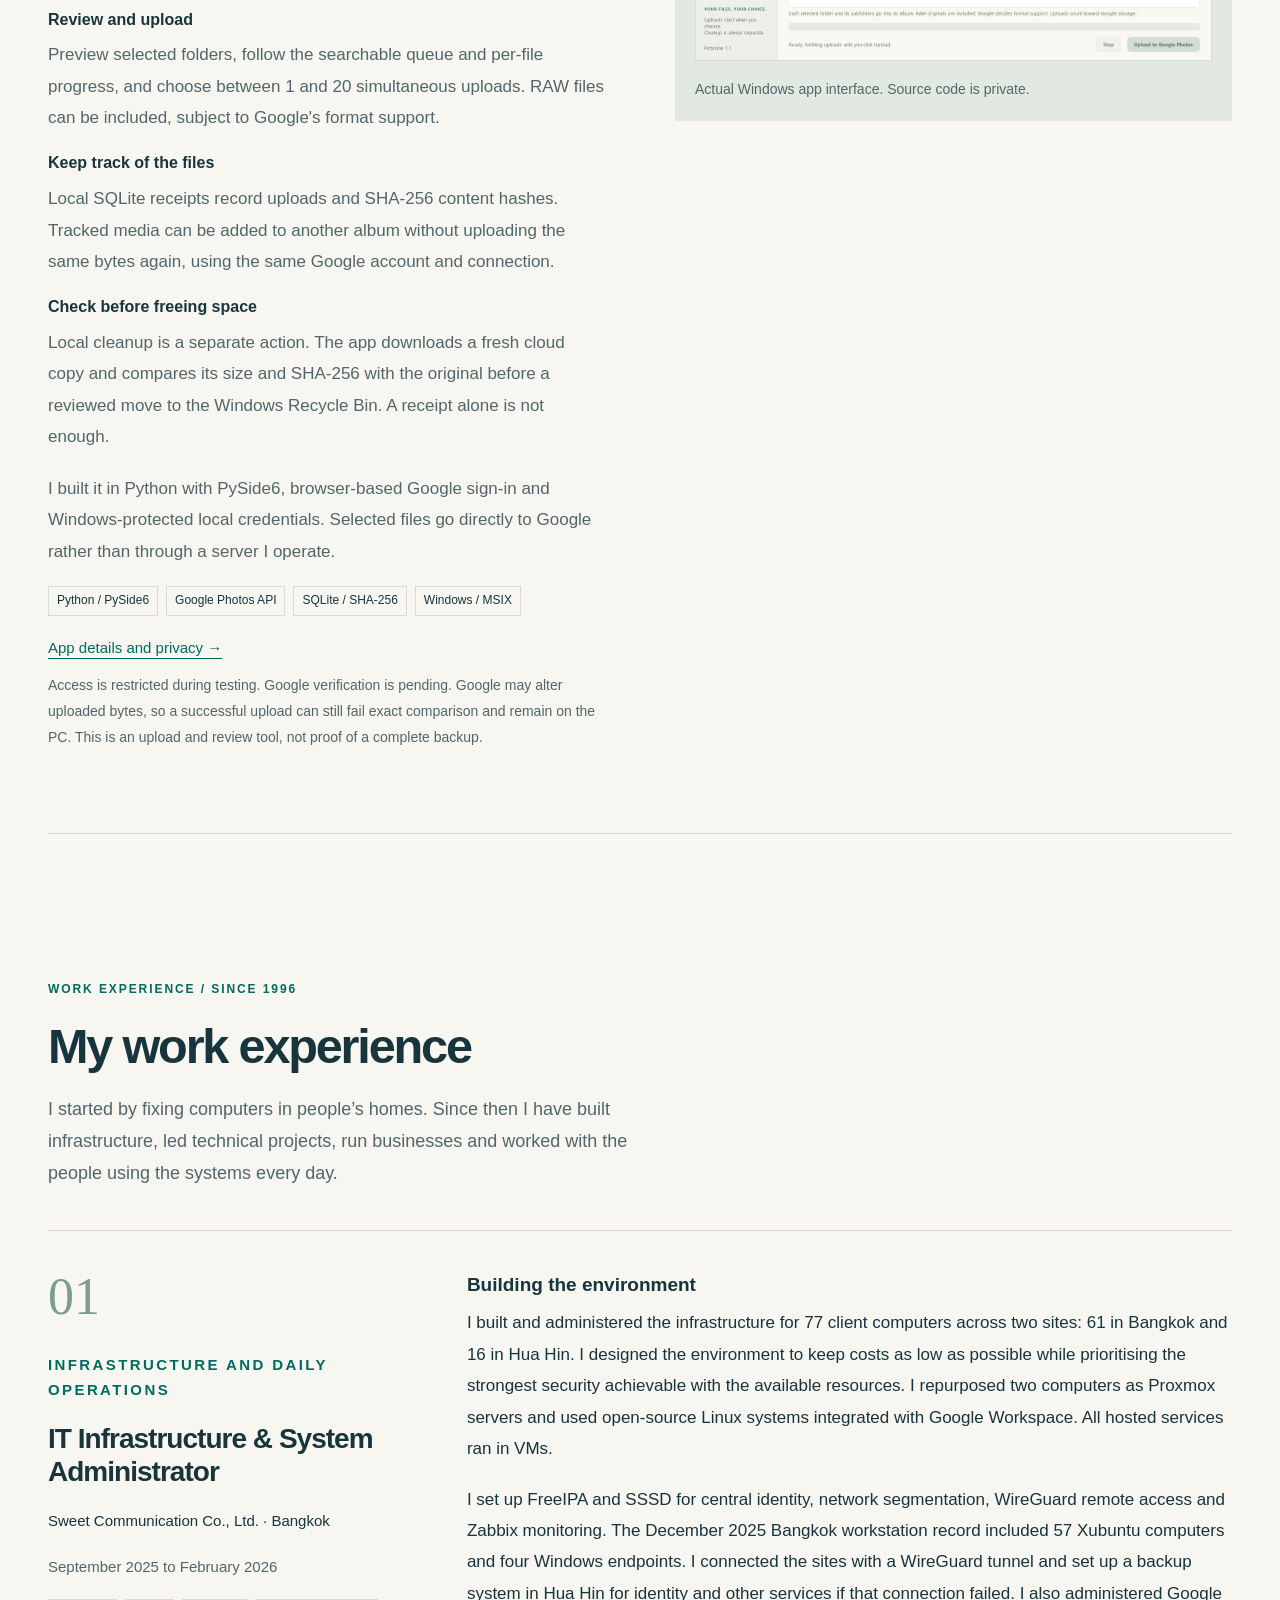
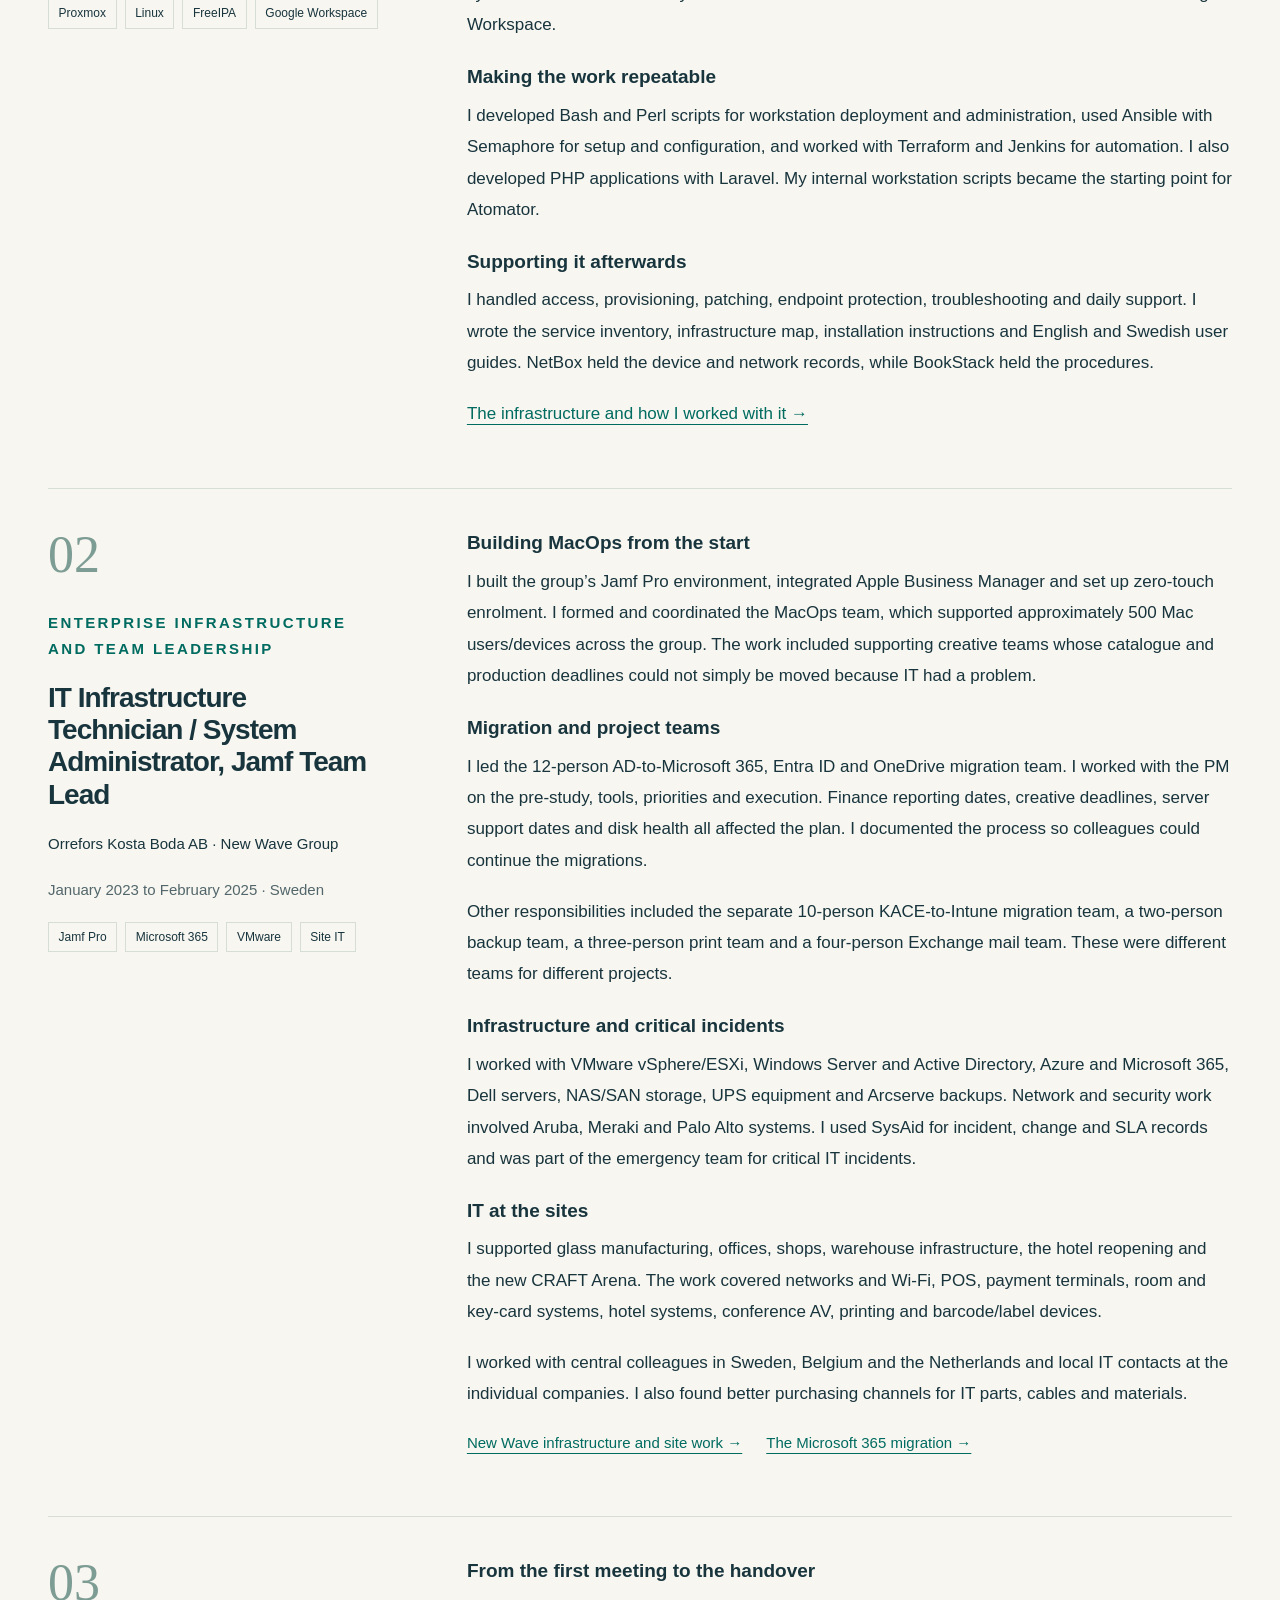
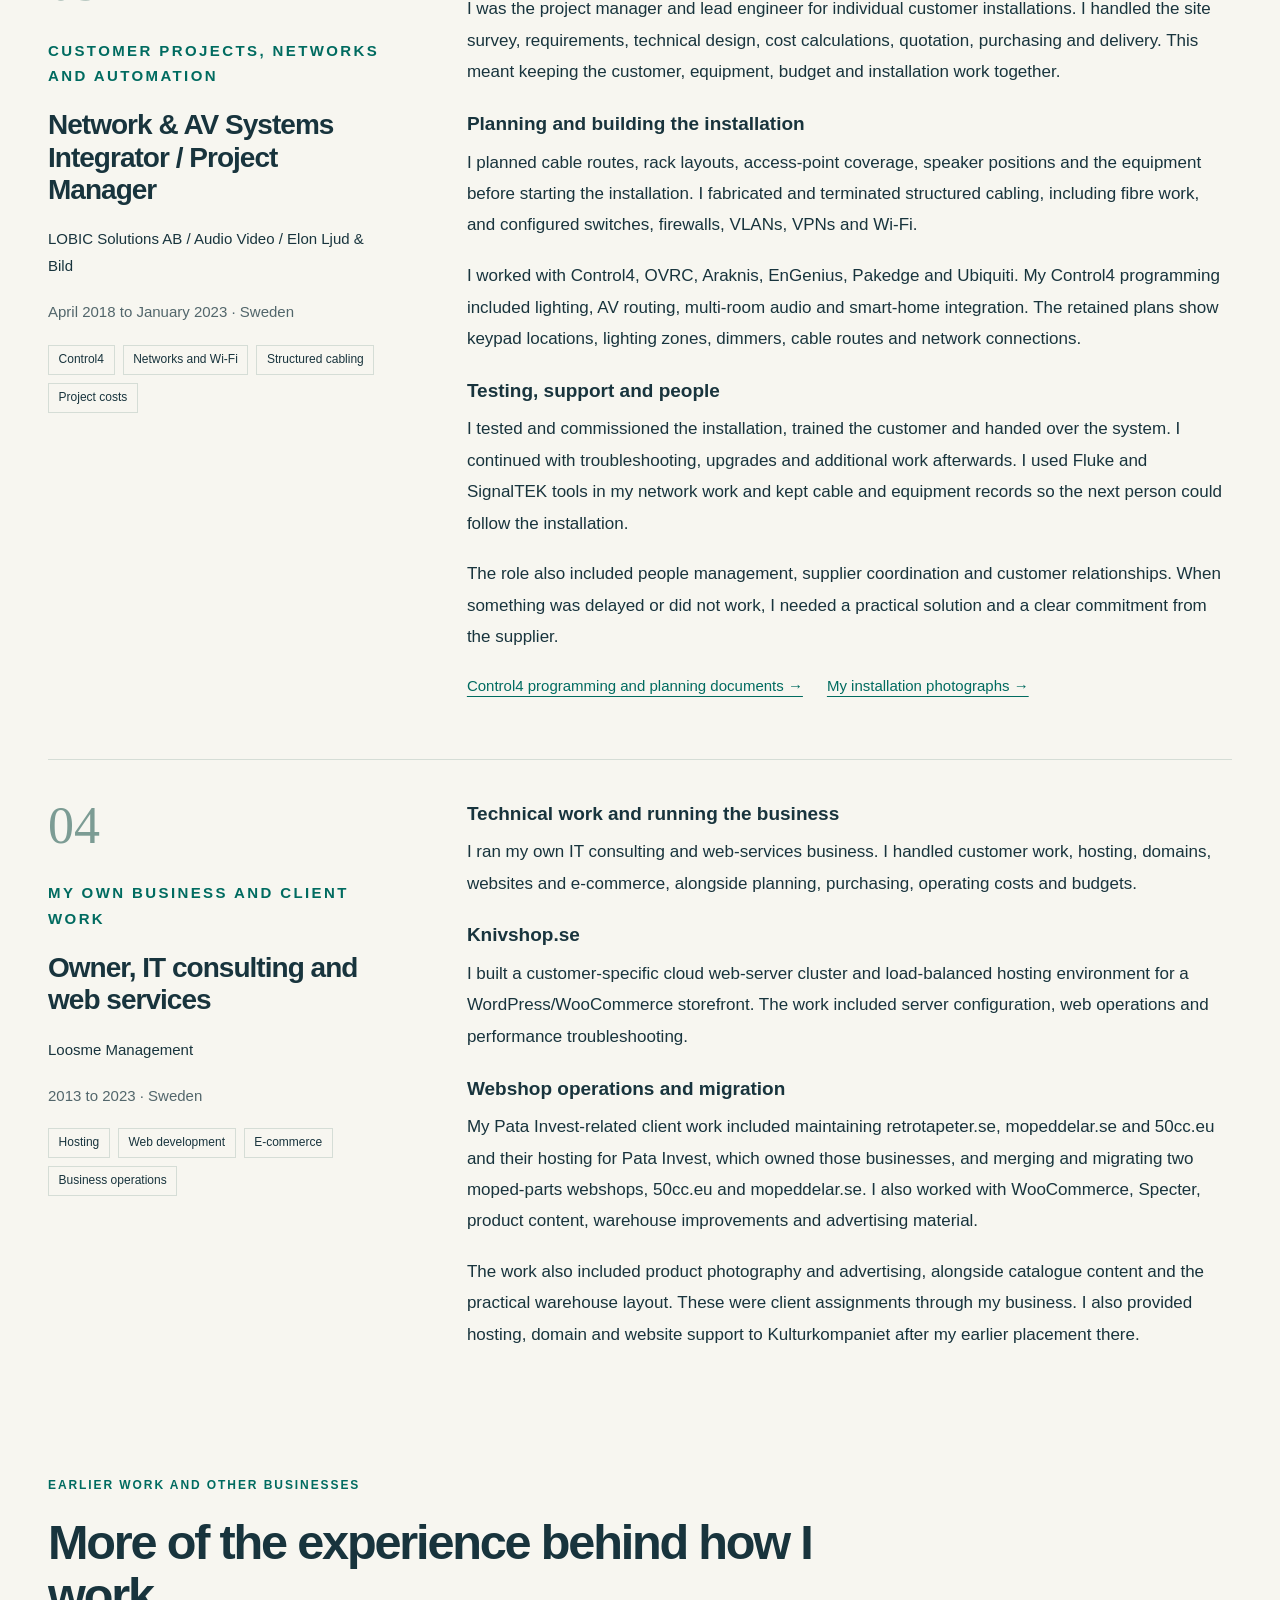
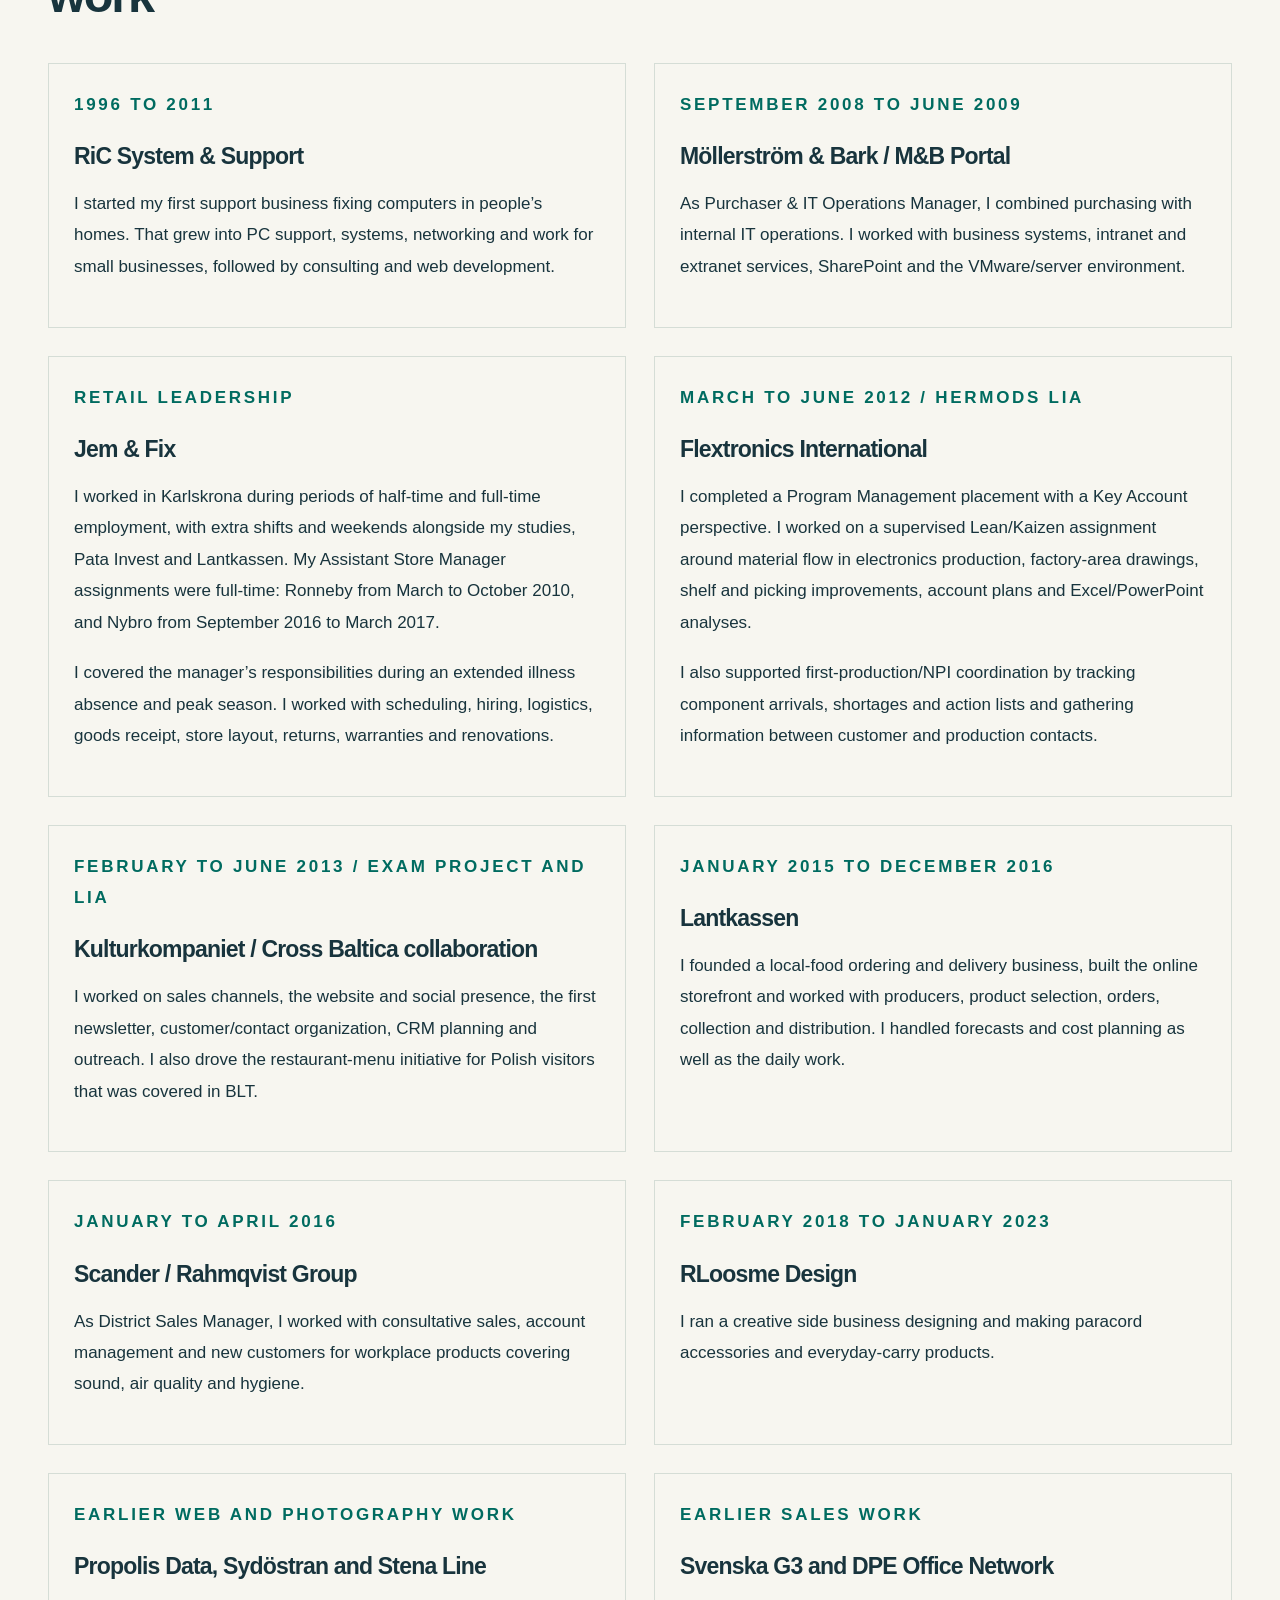
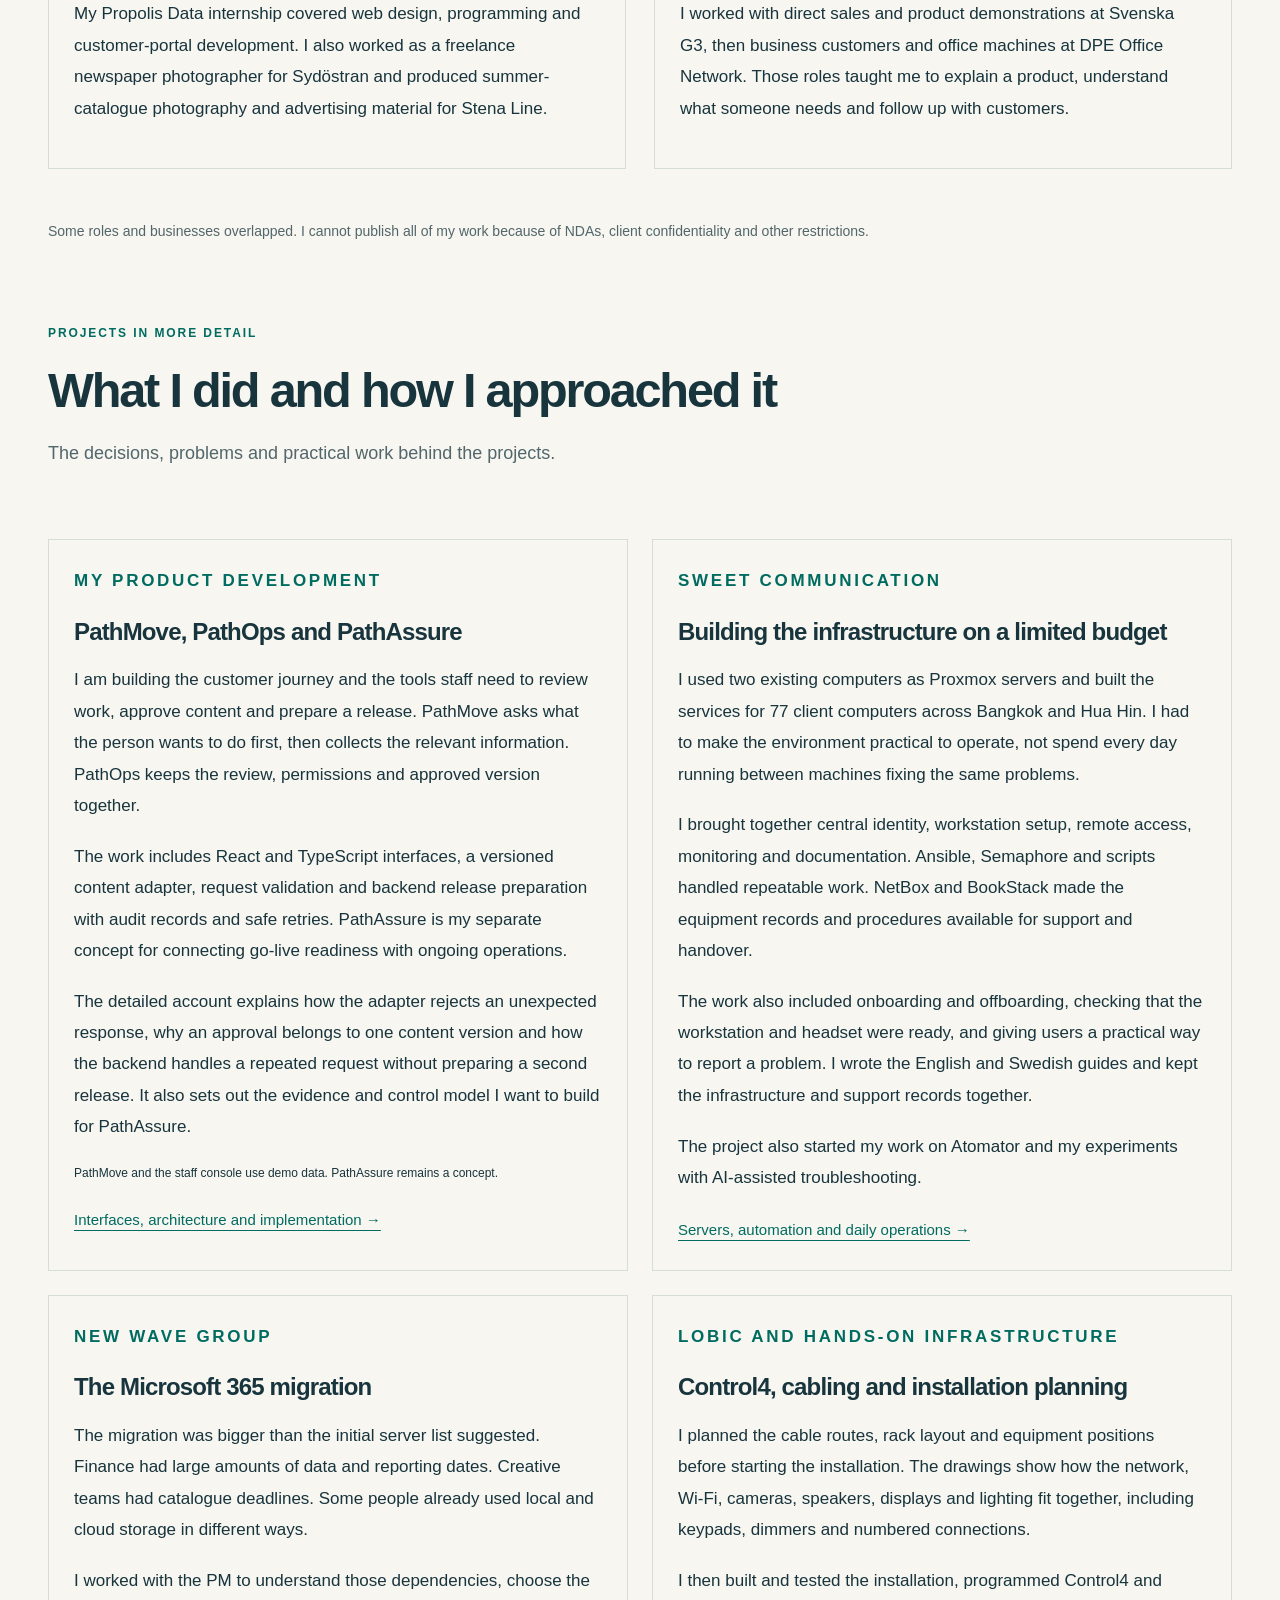
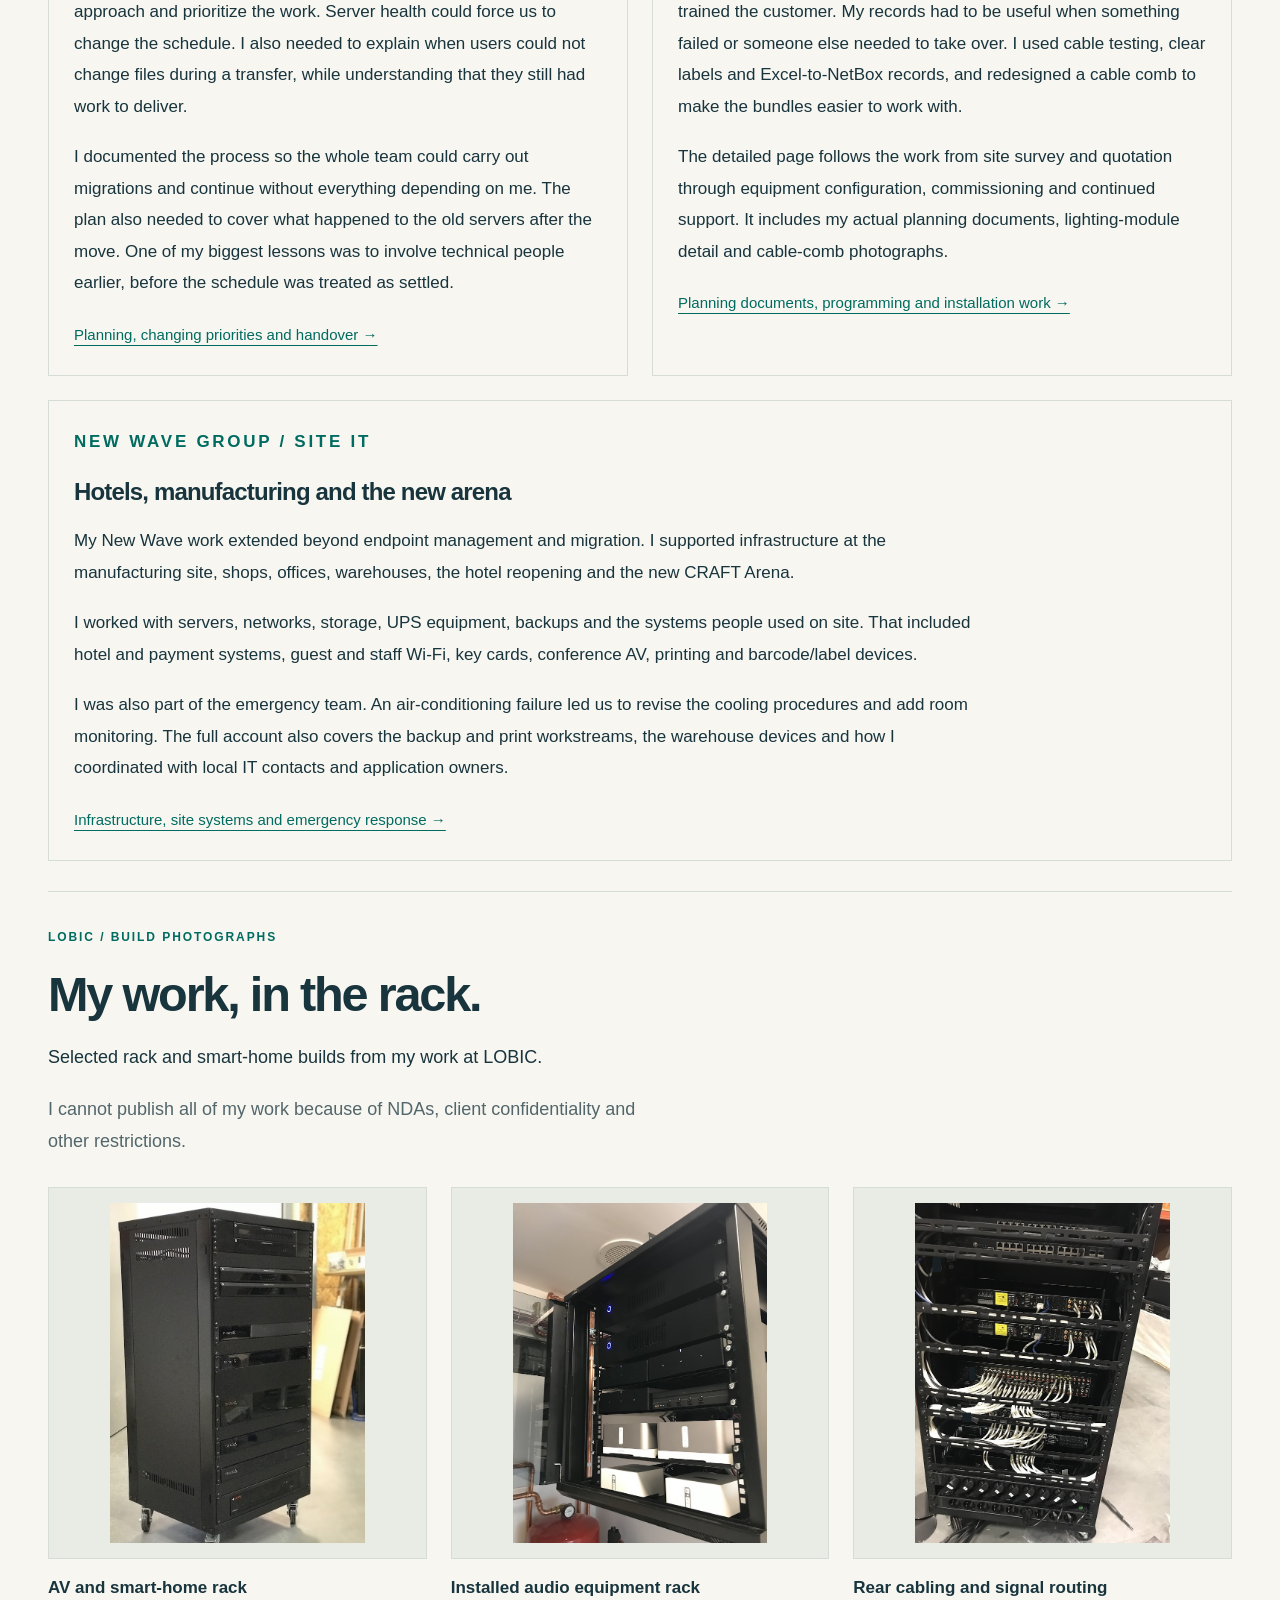
==== commit a1bc07b6: "Add Pictalune and current career details with readable portfolio text" ====
--- a/index.html
+++ b/index.html
@@ -8,7 +8,7 @@
   <link rel="icon" type="image/svg+xml" href="data:image/svg+xml,%3Csvg xmlns='http://www.w3.org/2000/svg' viewBox='0 0 64 64'%3E%3Crect width='64' height='64' rx='12' fill='%230c2235'/%3E%3Cpath d='M14 46 29 17h7l14 29h-9l-3-7H25l-3 7zm14-14h7l-3-9z' fill='%235ce0ce'/%3E%3C/svg%3E">
   <link rel="stylesheet" href="styles.css">
   <link rel="stylesheet" href="redesign.css">
-  <link rel="stylesheet" href="technical.css?v=20261021-depth">
+  <link rel="stylesheet" href="technical.css?v=20261030-readable">
 </head>
 <body>
 <a class="skip" href="#main">Skip to content</a>
@@ -19,25 +19,25 @@
   <h1>Servers, networks <br>and infrastructure.</h1>
   <div class="intro"><p>I’m Axel Loosme, a Swedish IT professional based in Bangkok. I build and operate infrastructure, manage endpoint platforms and take customer projects from requirements through commissioning and support.</p><a class="button" href="#work">Explore my work</a></div>
 </div><figure class="hero-photograph"><a href="#gallery"><img src="assets/rack-build-02.jpg" width="684" height="911" alt="Front and side view of one of Axel's AV rack builds"></a><figcaption><span>HANDS-ON DELIVERY</span>One of my rack builds. Explore the installation photographs.</figcaption><a class="hero-app" href="#ridedeck-family"><img src="assets/ridedeck/standard-dark-portrait.webp" width="1220" height="2712" alt="RideDeck app interface"><span>SOFTWARE, TOO.<br>Explore RideDeck ↗</span></a></figure></div>
-  <div class="scope"><div><strong>~500</strong><span>Mac users/devices in the wider group supported by MacOps</span></div><div><strong>61</strong><span>Client computers in the SME infrastructure I built and administered</span></div><div><strong>End to end</strong><span>Customer project ownership, from site survey to handover</span></div></div>
+  <div class="scope"><div><strong>~500</strong><span>Mac users/devices in the wider group supported by MacOps</span></div><div><strong>77</strong><span>Client computers across Bangkok and Hua Hin</span></div><div><strong>End to end</strong><span>Customer project ownership, from site survey to handover</span></div></div>
 </section>
-<section id="personal-projects" class="personal-projects wrap" aria-labelledby="personal-projects-title"><div class="section-heading"><p class="eyebrow">PERSONAL SOFTWARE &amp; PRODUCT PROJECTS</p><h2 id="personal-projects-title">My own projects.</h2><p>Seven projects spanning writing, Linux administration, motorcycle apps, construction calculations and product development.</p></div><nav class="project-index" aria-label="Personal project index"><a href="#axel-ai-writer">01 / AI Writer</a><a href="#automator">02 / Automator</a><a href="#ridedeck-project">03 / RideDeck</a><a href="#calculus">04 / Calculus</a><a href="#pathassure">05 / PathAssure</a><a href="#pathmove">06 / PathMove</a><a href="#pathops">07 / PathOps</a></nav><article id="axel-ai-writer" class="project"><div class="project-copy"><div class="meta"><span>01 / ANDROID & AI</span><span class="status">Public code & releases</span></div><h3>Axel AI Writer</h3><p class="tagline">My first AI-driven app.</p><p>I wanted an assistant that could help with everyday writing without losing how I actually communicate. I built an Android app that works from selected text, shared text or a screenshot, and calls Google Gemini directly from the phone.</p><dl><dt>Choose the task</dt><dd>Rewrite, answer, shorten, fix English, translate or give a custom instruction.</dd><dt>Keep voice and tone separate</dt><dd>Choose who is writing and how it should sound. My saved personal rules apply only when the Axel voice is selected.</dd><dt>Use it where the text already is</dt><dd>Open it from Android's text-selection menu or Share sheet. Replace the selection where supported, or copy the result back.</dd></dl><div class="tags"><span>Android</span><span>Google Gemini</span><span>Writing workflows</span></div><a class="text-link" href="https://github.com/axelsarassamit/axel-ai-writer">Explore source & releases ↗</a><p class="small">Requires a Gemini API key. Generation sends the selected text or image to Google’s API.</p></div><figure class="visual ai-voice"><p class="eyebrow">FROM A REAL WRITING TASK</p><h4>One task.<br>Your choice of voice.</h4><div class="voice-steps"><div><span>01 / INPUT</span><strong>Select text, share text<br>or choose a screenshot</strong></div><div><span>02 / DIRECTION</span><strong>Action + Voice + Profile</strong></div><div><span>03 / GENERATE</span><strong>Gemini API</strong></div><div><span>04 / RETURN</span><strong>Replace or copy the result</strong></div></div><figcaption>App workflow illustration</figcaption></figure></article>
+<section id="personal-projects" class="personal-projects wrap" aria-labelledby="personal-projects-title"><div class="section-heading"><p class="eyebrow">PERSONAL SOFTWARE &amp; PRODUCT PROJECTS</p><h2 id="personal-projects-title">My own projects.</h2><p>Eight projects spanning writing, Linux administration, motorcycle apps, photo uploads, construction calculations and product development.</p></div><nav class="project-index" aria-label="Personal project index"><a href="#axel-ai-writer">01 / AI Writer</a><a href="#automator">02 / Automator</a><a href="#ridedeck-project">03 / RideDeck</a><a href="#calculus">04 / Calculus</a><a href="#pathassure">05 / PathAssure</a><a href="#pathmove">06 / PathMove</a><a href="#pathops">07 / PathOps</a><a href="#pictalune">08 / Pictalune</a></nav><article id="axel-ai-writer" class="project"><div class="project-copy"><div class="meta"><span>01 / ANDROID & AI</span><span class="status">Public code & releases</span></div><h3>Axel AI Writer</h3><p class="tagline">My first AI-driven app.</p><p>I wanted an assistant that could help with everyday writing without losing how I actually communicate. I built an Android app that works from selected text, shared text or a screenshot, and calls Google Gemini directly from the phone.</p><dl><dt>Choose the task</dt><dd>Rewrite, answer, shorten, fix English, translate or give a custom instruction.</dd><dt>Keep voice and tone separate</dt><dd>Choose who is writing and how it should sound. My saved personal rules apply only when the Axel voice is selected.</dd><dt>Use it where the text already is</dt><dd>Open it from Android's text-selection menu or Share sheet. Replace the selection where supported, or copy the result back.</dd></dl><div class="tags"><span>Android</span><span>Google Gemini</span><span>Writing workflows</span></div><a class="text-link" href="https://github.com/axelsarassamit/axel-ai-writer">Explore source & releases ↗</a><p class="small">Requires a Gemini API key. Generation sends the selected text or image to Google’s API.</p></div><figure class="visual ai-voice"><p class="eyebrow">FROM A REAL WRITING TASK</p><h4>One task.<br>Your choice of voice.</h4><div class="voice-steps"><div><span>01 / INPUT</span><strong>Select text, share text<br>or choose a screenshot</strong></div><div><span>02 / DIRECTION</span><strong>Action + Voice + Profile</strong></div><div><span>03 / GENERATE</span><strong>Gemini API</strong></div><div><span>04 / RETURN</span><strong>Replace or copy the result</strong></div></div><figcaption>App workflow illustration</figcaption></figure></article>
 <article id="automator" class="project"><div class="project-copy"><div class="meta"><span>02 / LINUX & ANDROID</span><span class="status">Public code</span></div><h3>Automator<span class="subname">Published as Atomator</span></h3><p class="tagline">Linux administration from my phone.</p><p>Atomator is my independent Linux administration project. The command-line tools use SSH for remote maintenance, and the Android companion brings host management, a terminal and Wake-on-LAN controls to my phone.</p><dl><dt>What I built</dt><dd>Remote maintenance workflows, a fleet dashboard, an SSH terminal, group targeting and Wake-on-LAN controls.</dd></dl><div class="tags"><span>SSH</span><span>Linux</span><span>Flutter / Dart</span></div><a class="text-link" href="https://github.com/axelsarassamit/atomator">Explore the CLI ↗</a><a class="text-link" href="https://github.com/axelsarassamit/atomator-android-app">Android companion ↗</a></div><figure class="visual atomator"><div class="terminal" aria-label="Illustrative workflow"><div class="terminal-top"><i></i><i></i><i></i><span>THE WORKFLOW</span></div><p><b>01</b> Select a host or group</p><p><b>02</b> Connect over SSH</p><p><b>03</b> Run a maintenance action</p><p><b>04</b> Review the result</p><small>Workflow illustration. No live connection.</small></div><img src="assets/atomator-tools.jpg" alt="Actual Atomator Mobile tools screen" loading="lazy" width="385" height="855"><figcaption>Atomator Mobile / tools interface, May 2026</figcaption></figure></article>
 <article id="ridedeck-project" class="project"><div class="project-copy"><div class="meta"><span>03 / ANDROID & HARDWARE RESEARCH</span><span class="status">Released apps</span></div><h3>RideDeck</h3><p class="tagline">My motorcycle apps.</p><p>I am developing RideDeck, RideDeck for Yamaha and RideDeck Dash for phone controls, navigation and ride recording.</p><a class="text-link" href="https://github.com/axelsarassamit/RideDeck">Source & releases ↗</a><a class="text-link" href="#ridedeck-family">Features and screenshots →</a><a class="text-link" href="#ridedeck-research">My Bluetooth investigation →</a></div><figure class="visual ride"><div class="screen-row"><img src="assets/ridedeck/standard-dark-portrait.webp" alt="RideDeck standard app" loading="lazy" width="720" height="1600"><img src="assets/ridedeck/yamaha-dark-portrait.webp" alt="RideDeck Yamaha app" loading="lazy" width="720" height="1600"><img src="assets/ridedeck/dash-dark-portrait.webp" alt="RideDeck Dash recording app" loading="lazy" width="720" height="1600"></div><figcaption>Actual app interfaces / Dash uses synthetic road imagery and sample telemetry</figcaption></figure></article>
 <article id="calculus" class="project"><div class="project-copy"><div class="meta"><span>04 / CONSTRUCTION & CALCULATION</span><span class="status">Local application</span></div><h3>Calculus</h3><p class="tagline">Construction calculations.</p><p>A construction quantity calculator built around Swedish AMA/MER measurement workflows. It brings calculation inputs, material quantities and project summaries into one application.</p><dl><dt>What it covers</dt><dd>Trench and culvert excavation, backfill volumes, pipe lengths and aggregated project totals.</dd><dt>What I built</dt><dd>A Python calculation engine and Streamlit interface, Swedish and English options, and exports including Excel, CSV and JSON.</dd></dl><div class="tags"><span>Python</span><span>Streamlit</span><span>AMA / MER workflows</span></div><p class="small">Implemented locally. Quantities and rule interpretation require project-specific review.</p></div><figure class="visual calculus"><div class="drawing"><div class="ground"></div><div class="trench"></div><div class="pipe p1"></div><div class="pipe p2"></div><span class="dimension width">SECTION WIDTH ↔</span><span class="dimension depth">DEPTH ↕</span><span class="dimension bottom">EXCAVATION / BEDDING / BACKFILL</span></div><div class="calc-flow"><span>Geometry</span><b>→</b><span>Quantities</span><b>→</b><span>Summary</span></div><figcaption>Conceptual section illustration / no project values</figcaption></figure></article>
 <article id="pathassure" class="concept"><div class="meta"><span>05 / OPERATIONAL ASSURANCE</span><span class="status concept-status">Concept</span></div><h3>PathAssure</h3><p class="tagline">Are we actually ready?</p><p>A product concept for connecting go-live readiness with ongoing operational assurance. The aim is to bring controls, evidence, dependencies and risks into a clearer decision process.</p><div class="lifecycle"><span>Prepare</span><span>Validate</span><span>Operate</span><span>Improve</span></div><p>I’ve developed the product structure and lifecycle, including how readiness evidence could support later monitoring and risk analysis.</p><figure class="product-proof"><img src="assets/engineering/pathassure-concept.webp" width="1280" height="908" loading="lazy" alt="PathAssure historical concept dashboard with fictional data and identifying fields masked"><figcaption>Concept mockup with fictional data.</figcaption></figure><p class="boundary">Product concept. The platform and forecasting are not implemented.</p></article>
-<article id="pathmove" class="concept"><div class="meta"><span>06 / GUIDED SERVICE WORKFLOWS</span><span class="status concept-status">Prototype / development</span></div><h3 class="product-brand"><img class="official-product-logo" width="320" height="107" src="assets/brands/pathmove-official.png" alt="PathMove by PathOne Technologies"></h3><p class="tagline">Visa and work-authorization preparation.</p><p>A guided experience for navigating Thailand visa and work-authorization preparation, with different workspaces for individuals and professional roles.</p><div class="lifecycle"><span>Understand</span><span>Prepare</span><span>Review</span><span>Handover</span></div><p>The frontend work brings together structured intake, pathway guidance, preparation checklists and professional handover. The current demonstration uses fictional, device-local records.</p><figure class="product-proof"><img src="assets/engineering/pathmove-home.webp" width="1425" height="990" loading="lazy" alt="PathMove local demonstration homepage"><figcaption>Local demo with fictional records.</figcaption></figure><p class="boundary">Demo. Payments are disabled and file uploads are visual-only.</p></article><article id="pathops" class="project pathops-proof"><div class="project-copy"><div class="meta"><span>07 / OPERATIONS &amp; RELEASE CONTROLS</span><span class="status">Synthetic console / bounded backend</span></div><h3 class="product-brand"><img class="official-product-logo" width="320" height="110" src="assets/brands/pathops-official.png" alt="PathOps by PathOne Technologies"></h3><p class="tagline">Review, approvals and release preparation.</p><p>I’m building a staff operations layer for review, assignment, approvals and controlled content releases. The React console uses fictional records to examine how staff responsibilities and evidence fit together.</p><dl><dt>What is implemented</dt><dd>A synthetic staff interface and bounded backend functions for release preparation and public-safe content projection.</dd><dt>The control model</dt><dd>Server-resolved grants, exact-version approval, atomic audit records and idempotent retries.</dd></dl><p class="small">Demo role switching uses fictional staff roles. Live authentication and operations are not enabled in the console.</p></div><figure class="visual"><img src="assets/engineering/pathops-approvals.webp" width="1425" height="990" loading="lazy" alt="PathOps synthetic approval console"><figcaption>Actual local console / fictional records and disabled live actions.</figcaption></figure></article></section>
+<article id="pathmove" class="concept"><div class="meta"><span>06 / GUIDED SERVICE WORKFLOWS</span><span class="status concept-status">Prototype / development</span></div><h3 class="product-brand"><img class="official-product-logo" width="320" height="107" src="assets/brands/pathmove-official.png" alt="PathMove by PathOne Technologies"></h3><p class="tagline">Visa and work-authorization preparation.</p><p>A guided experience for navigating Thailand visa and work-authorization preparation, with different workspaces for individuals and professional roles.</p><div class="lifecycle"><span>Understand</span><span>Prepare</span><span>Review</span><span>Handover</span></div><p>The frontend work brings together structured intake, pathway guidance, preparation checklists and professional handover. The current demonstration uses fictional, device-local records.</p><figure class="product-proof"><img src="assets/engineering/pathmove-home.webp" width="1425" height="990" loading="lazy" alt="PathMove local demonstration homepage"><figcaption>Local demo with fictional records.</figcaption></figure><p class="boundary">Demo. Payments are disabled and file uploads are visual-only.</p></article><article id="pathops" class="project pathops-proof"><div class="project-copy"><div class="meta"><span>07 / OPERATIONS &amp; RELEASE CONTROLS</span><span class="status">Synthetic console / bounded backend</span></div><h3 class="product-brand"><img class="official-product-logo" width="320" height="110" src="assets/brands/pathops-official.png" alt="PathOps by PathOne Technologies"></h3><p class="tagline">Review, approvals and release preparation.</p><p>I’m building a staff operations layer for review, assignment, approvals and controlled content releases. The React console uses fictional records to examine how staff responsibilities and evidence fit together.</p><dl><dt>What is implemented</dt><dd>A synthetic staff interface and bounded backend functions for release preparation and public-safe content projection.</dd><dt>The control model</dt><dd>Server-resolved grants, exact-version approval, atomic audit records and idempotent retries.</dd></dl><p class="small">Demo role switching uses fictional staff roles. Live authentication and operations are not enabled in the console.</p></div><figure class="visual"><img src="assets/engineering/pathops-approvals.webp" width="1425" height="990" loading="lazy" alt="PathOps synthetic approval console"><figcaption>Actual local console / fictional records and disabled live actions.</figcaption></figure></article><article id="pictalune" class="project"><div class="project-copy"><div class="meta"><span>08 / WINDOWS &amp; GOOGLE PHOTOS</span><span class="status">Private testing</span></div><h3>Pictalune</h3><p class="tagline">Photo folders to Google Photos albums.</p><p>I built a Windows app to upload selected photo folders to Google Photos and keep the folder names as album names. I wanted to see what was selected, follow each upload and keep a record of what had already been sent.</p><dl><dt>Review and upload</dt><dd>Preview selected folders, follow the searchable queue and per-file progress, and choose between 1 and 20 simultaneous uploads. RAW files can be included, subject to Google's format support.</dd><dt>Keep track of the files</dt><dd>Local SQLite receipts record uploads and SHA-256 content hashes. Tracked media can be added to another album without uploading the same bytes again, using the same Google account and connection.</dd><dt>Check before freeing space</dt><dd>Local cleanup is a separate action. The app downloads a fresh cloud copy and compares its size and SHA-256 with the original before a reviewed move to the Windows Recycle Bin. A receipt alone is not enough.</dd></dl><p>I built it in Python with PySide6, browser-based Google sign-in and Windows-protected local credentials. Selected files go directly to Google rather than through a server I operate.</p><div class="tags"><span>Python / PySide6</span><span>Google Photos API</span><span>SQLite / SHA-256</span><span>Windows / MSIX</span></div><a class="text-link" href="pictalune/">App details and privacy →</a><p class="small">Access is restricted during testing. Google verification is pending. Google may alter uploaded bytes, so a successful upload can still fail exact comparison and remain on the PC. This is an upload and review tool, not proof of a complete backup.</p></div><figure class="visual pictalune-proof"><img src="pictalune/app.png" width="1366" height="960" loading="lazy" alt="Actual Pictalune Windows interface with folder selection and Upload, History, Free space and Settings navigation"><figcaption>Actual Windows app interface. Source code is private.</figcaption></figure></article></section>
 <section id="work" class="work wrap">
 <div class="section-heading"><p class="eyebrow">WORK EXPERIENCE / SINCE 1996</p><h2>My work experience</h2><p>I started by fixing computers in people’s homes. Since then I have built infrastructure, led technical projects, run businesses and worked with the people using the systems every day.</p></div>
-<article class="case" id="sweet-experience"><div class="case-side"><span class="number">01</span><p class="eyebrow">INFRASTRUCTURE AND DAILY OPERATIONS</p><h3>IT Infrastructure &amp; System Administrator</h3><p>Sweet Communication Co., Ltd. · Bangkok</p><p class="date">September 2025 to February 2026</p><div class="tags"><span>Proxmox</span><span>Linux</span><span>FreeIPA</span><span>Google Workspace</span></div></div><div class="case-body"><h4>Building the environment</h4><p>I built and administered the infrastructure for 61 client computers. With a limited budget, I repurposed two computers as Proxmox servers and used open-source software. All hosted services ran in VMs.</p><p>I set up FreeIPA and SSSD for central identity, network segmentation, WireGuard remote access and Zabbix monitoring. The workstation environment included 57 Xubuntu computers and four Windows endpoints. I also administered Google Workspace.</p><h4>Making the work repeatable</h4><p>I developed Bash and Perl scripts for workstation deployment and administration, used Ansible with Semaphore for setup and configuration, and worked with Terraform and Jenkins for automation. I also developed PHP applications with Laravel. My internal workstation scripts became the starting point for Atomator.</p><h4>Supporting it afterwards</h4><p>I handled access, provisioning, patching, endpoint protection, troubleshooting and daily support. I wrote the service inventory, infrastructure map, installation instructions and English and Swedish user guides. NetBox held the device and network records, while BookStack held the procedures.</p><p><a class="text-link" href="sweet-infrastructure.html">The infrastructure and how I worked with it →</a></p></div></article>
+<article class="case" id="sweet-experience"><div class="case-side"><span class="number">01</span><p class="eyebrow">INFRASTRUCTURE AND DAILY OPERATIONS</p><h3>IT Infrastructure &amp; System Administrator</h3><p>Sweet Communication Co., Ltd. · Bangkok</p><p class="date">September 2025 to February 2026</p><div class="tags"><span>Proxmox</span><span>Linux</span><span>FreeIPA</span><span>Google Workspace</span></div></div><div class="case-body"><h4>Building the environment</h4><p>I built and administered the infrastructure for 77 client computers across two sites: 61 in Bangkok and 16 in Hua Hin. I designed the environment to keep costs as low as possible while prioritising the strongest security achievable with the available resources. I repurposed two computers as Proxmox servers and used open-source Linux systems integrated with Google Workspace. All hosted services ran in VMs.</p><p>I set up FreeIPA and SSSD for central identity, network segmentation, WireGuard remote access and Zabbix monitoring. The December 2025 Bangkok workstation record included 57 Xubuntu computers and four Windows endpoints. I connected the sites with a WireGuard tunnel and set up a backup system in Hua Hin for identity and other services if that connection failed. I also administered Google Workspace.</p><h4>Making the work repeatable</h4><p>I developed Bash and Perl scripts for workstation deployment and administration, used Ansible with Semaphore for setup and configuration, and worked with Terraform and Jenkins for automation. I also developed PHP applications with Laravel. My internal workstation scripts became the starting point for Atomator.</p><h4>Supporting it afterwards</h4><p>I handled access, provisioning, patching, endpoint protection, troubleshooting and daily support. I wrote the service inventory, infrastructure map, installation instructions and English and Swedish user guides. NetBox held the device and network records, while BookStack held the procedures.</p><p><a class="text-link" href="sweet-infrastructure.html">The infrastructure and how I worked with it →</a></p></div></article>
 <article class="case" id="new-wave-experience"><div class="case-side"><span class="number">02</span><p class="eyebrow">ENTERPRISE INFRASTRUCTURE AND TEAM LEADERSHIP</p><h3>IT Infrastructure Technician / System Administrator, Jamf Team Lead</h3><p>Orrefors Kosta Boda AB · New Wave Group</p><p class="date">January 2023 to February 2025 · Sweden</p><div class="tags"><span>Jamf Pro</span><span>Microsoft 365</span><span>VMware</span><span>Site IT</span></div></div><div class="case-body"><h4>Building MacOps from the start</h4><p>I built the group’s Jamf Pro environment, integrated Apple Business Manager and set up zero-touch enrolment. I formed and coordinated the MacOps team, which supported approximately 500 Mac users/devices across the group. The work included supporting creative teams whose catalogue and production deadlines could not simply be moved because IT had a problem.</p><h4>Migration and project teams</h4><p>I led the 12-person AD-to-Microsoft 365, Entra ID and OneDrive migration team. I worked with the PM on the pre-study, tools, priorities and execution. Finance reporting dates, creative deadlines, server support dates and disk health all affected the plan. I documented the process so colleagues could continue the migrations.</p><p>Other responsibilities included the separate 10-person KACE-to-Intune migration team, a two-person backup team, a three-person print team and a four-person Exchange mail team. These were different teams for different projects.</p><h4>Infrastructure and critical incidents</h4><p>I worked with VMware vSphere/ESXi, Windows Server and Active Directory, Azure and Microsoft 365, Dell servers, NAS/SAN storage, UPS equipment and Arcserve backups. Network and security work involved Aruba, Meraki and Palo Alto systems. I used SysAid for incident, change and SLA records and was part of the emergency team for critical IT incidents.</p><h4>IT at the sites</h4><p>I supported glass manufacturing, offices, shops, warehouse infrastructure, the hotel reopening and the new CRAFT Arena. The work covered networks and Wi-Fi, POS, payment terminals, room and key-card systems, hotel systems, conference AV, printing and barcode/label devices.</p><p>I worked with central colleagues in Sweden, Belgium and the Netherlands and local IT contacts at the individual companies. I also found better purchasing channels for IT parts, cables and materials.</p><p class="experience-links"><a class="text-link" href="new-wave-infrastructure.html">New Wave infrastructure and site work →</a><a class="text-link" href="microsoft365-migration.html">The Microsoft 365 migration →</a></p></div></article>
 <article class="case" id="lobic-experience"><div class="case-side"><span class="number">03</span><p class="eyebrow">CUSTOMER PROJECTS, NETWORKS AND AUTOMATION</p><h3>Network &amp; AV Systems Integrator / Project Manager</h3><p>LOBIC Solutions AB / Audio Video / Elon Ljud &amp; Bild</p><p class="date">April 2018 to January 2023 · Sweden</p><div class="tags"><span>Control4</span><span>Networks and Wi-Fi</span><span>Structured cabling</span><span>Project costs</span></div></div><div class="case-body"><h4>From the first meeting to the handover</h4><p>I was the project manager and lead engineer for individual customer installations. I handled the site survey, requirements, technical design, cost calculations, quotation, purchasing and delivery. This meant keeping the customer, equipment, budget and installation work together.</p><h4>Planning and building the installation</h4><p>I planned cable routes, rack layouts, access-point coverage, speaker positions and the equipment before starting the installation. I fabricated and terminated structured cabling, including fibre work, and configured switches, firewalls, VLANs, VPNs and Wi-Fi.</p><p>I worked with Control4, OVRC, Araknis, EnGenius, Pakedge and Ubiquiti. My Control4 programming included lighting, AV routing, multi-room audio and smart-home integration. The retained plans show keypad locations, lighting zones, dimmers, cable routes and network connections.</p><h4>Testing, support and people</h4><p>I tested and commissioned the installation, trained the customer and handed over the system. I continued with troubleshooting, upgrades and additional work afterwards. I used Fluke and SignalTEK tools in my network work and kept cable and equipment records so the next person could follow the installation.</p><p>The role also included people management, supplier coordination and customer relationships. When something was delayed or did not work, I needed a practical solution and a clear commitment from the supplier.</p><p class="experience-links"><a class="text-link" href="physical-infrastructure.html#control4">Control4 programming and planning documents →</a><a class="text-link" href="#gallery">My installation photographs →</a></p></div></article>
-<article class="case" id="loosme-experience"><div class="case-side"><span class="number">04</span><p class="eyebrow">MY OWN BUSINESS AND CLIENT WORK</p><h3>Owner, IT consulting and web services</h3><p>Loosme Management</p><p class="date">2013 to 2023 · Sweden</p><div class="tags"><span>Hosting</span><span>Web development</span><span>E-commerce</span><span>Business operations</span></div></div><div class="case-body"><h4>Technical work and running the business</h4><p>I ran my own IT consulting and web-services business. I handled customer work, hosting, domains, websites and e-commerce, alongside planning, purchasing, operating costs and budgets.</p><h4>Knivshop.se</h4><p>I built a customer-specific cloud web-server cluster and load-balanced hosting environment for a WordPress/WooCommerce storefront. The work included server configuration, web operations and performance troubleshooting.</p><h4>Webshop operations and migration</h4><p>My Pata Invest-related client work included maintaining three business websites and their hosting, and merging and migrating two moped-parts webshops, 50cc.eu and mopeddelar.se. I also worked with WooCommerce, Specter, product content, warehouse improvements and advertising material.</p><p>These were client assignments through my business. I also provided hosting, domain and website support to Kulturkompaniet after my earlier placement there.</p></div></article>
+<article class="case" id="loosme-experience"><div class="case-side"><span class="number">04</span><p class="eyebrow">MY OWN BUSINESS AND CLIENT WORK</p><h3>Owner, IT consulting and web services</h3><p>Loosme Management</p><p class="date">2013 to 2023 · Sweden</p><div class="tags"><span>Hosting</span><span>Web development</span><span>E-commerce</span><span>Business operations</span></div></div><div class="case-body"><h4>Technical work and running the business</h4><p>I ran my own IT consulting and web-services business. I handled customer work, hosting, domains, websites and e-commerce, alongside planning, purchasing, operating costs and budgets.</p><h4>Knivshop.se</h4><p>I built a customer-specific cloud web-server cluster and load-balanced hosting environment for a WordPress/WooCommerce storefront. The work included server configuration, web operations and performance troubleshooting.</p><h4>Webshop operations and migration</h4><p>My Pata Invest-related client work included maintaining retrotapeter.se, mopeddelar.se and 50cc.eu and their hosting for Pata Invest, which owned those businesses, and merging and migrating two moped-parts webshops, 50cc.eu and mopeddelar.se. I also worked with WooCommerce, Specter, product content, warehouse improvements and advertising material.</p><p>The work also included product photography and advertising, alongside catalogue content and the practical warehouse layout. These were client assignments through my business. I also provided hosting, domain and website support to Kulturkompaniet after my earlier placement there.</p></div></article>
 <div class="section-heading earlier-heading"><p class="eyebrow">EARLIER WORK AND OTHER BUSINESSES</p><h2>More of the experience behind how I work</h2></div>
 <div class="career-grid">
 <article><p class="eyebrow">1996 TO 2011</p><h3>RiC System &amp; Support</h3><p>I started my first support business fixing computers in people’s homes. That grew into PC support, systems, networking and work for small businesses, followed by consulting and web development.</p></article>
 <article><p class="eyebrow">SEPTEMBER 2008 TO JUNE 2009</p><h3>Möllerström &amp; Bark / M&amp;B Portal</h3><p>As Purchaser &amp; IT Operations Manager, I combined purchasing with internal IT operations. I worked with business systems, intranet and extranet services, SharePoint and the VMware/server environment.</p></article>
-<article><p class="eyebrow">RETAIL LEADERSHIP</p><h3>Jem &amp; Fix</h3><p>I progressed from store work to deputy/assistant store manager and covered the manager’s responsibilities during an extended illness absence and peak season. I worked with scheduling, hiring, logistics, goods receipt, store layout, returns, warranties and renovations.</p></article>
+<article><p class="eyebrow">RETAIL LEADERSHIP</p><h3>Jem &amp; Fix</h3><p>I worked in Karlskrona during periods of half-time and full-time employment, with extra shifts and weekends alongside my studies, Pata Invest and Lantkassen. My Assistant Store Manager assignments were full-time: Ronneby from March to October 2010, and Nybro from September 2016 to March 2017.</p><p>I covered the manager’s responsibilities during an extended illness absence and peak season. I worked with scheduling, hiring, logistics, goods receipt, store layout, returns, warranties and renovations.</p></article>
 <article><p class="eyebrow">MARCH TO JUNE 2012 / HERMODS LIA</p><h3>Flextronics International</h3><p>I completed a Program Management placement with a Key Account perspective. I worked on a supervised Lean/Kaizen assignment around material flow in electronics production, factory-area drawings, shelf and picking improvements, account plans and Excel/PowerPoint analyses.</p><p>I also supported first-production/NPI coordination by tracking component arrivals, shortages and action lists and gathering information between customer and production contacts.</p></article>
 <article><p class="eyebrow">FEBRUARY TO JUNE 2013 / EXAM PROJECT AND LIA</p><h3>Kulturkompaniet / Cross Baltica collaboration</h3><p>I worked on sales channels, the website and social presence, the first newsletter, customer/contact organization, CRM planning and outreach. I also drove the restaurant-menu initiative for Polish visitors that was covered in BLT.</p></article>
 <article><p class="eyebrow">JANUARY 2015 TO DECEMBER 2016</p><h3>Lantkassen</h3><p>I founded a local-food ordering and delivery business, built the online storefront and worked with producers, product selection, orders, collection and distribution. I handled forecasts and cost planning as well as the daily work.</p></article>
@@ -48,7 +48,7 @@
 </div><p class="source-note">Some roles and businesses overlapped. I cannot publish all of my work because of NDAs, client confidentiality and other restrictions.</p></section>
 <section id="technical-notes" class="wrap"><div class="section-heading"><p class="eyebrow">PROJECTS IN MORE DETAIL</p><h2>What I did and how I approached it</h2><p>The decisions, problems and practical work behind the projects.</p></div><div class="technical-links">
 <article><p class="eyebrow">MY PRODUCT DEVELOPMENT</p><h3>PathMove, PathOps and PathAssure</h3><p>I am building the customer journey and the tools staff need to review work, approve content and prepare a release. PathMove asks what the person wants to do first, then collects the relevant information. PathOps keeps the review, permissions and approved version together.</p><p>The work includes React and TypeScript interfaces, a versioned content adapter, request validation and backend release preparation with audit records and safe retries. PathAssure is my separate concept for connecting go-live readiness with ongoing operations.</p><p>The detailed account explains how the adapter rejects an unexpected response, why an approval belongs to one content version and how the backend handles a repeated request without preparing a second release. It also sets out the evidence and control model I want to build for PathAssure.</p><p class="small">PathMove and the staff console use demo data. PathAssure remains a concept.</p><a class="text-link" href="product-engineering.html">Interfaces, architecture and implementation →</a></article>
-<article><p class="eyebrow">SWEET COMMUNICATION</p><h3>Building the infrastructure on a limited budget</h3><p>I used two existing computers as Proxmox servers and built the services needed to support 61 client computers. I had to make the environment practical to operate, not spend every day running between machines fixing the same problems.</p><p>I brought together central identity, workstation setup, remote access, monitoring and documentation. Ansible, Semaphore and scripts handled repeatable work. NetBox and BookStack made the equipment records and procedures available for support and handover.</p><p>The work also included onboarding and offboarding, checking that the workstation and headset were ready, and giving users a practical way to report a problem. I wrote the English and Swedish guides and kept the infrastructure and support records together.</p><p>The project also started my work on Atomator and my experiments with AI-assisted troubleshooting.</p><a class="text-link" href="sweet-infrastructure.html">Servers, automation and daily operations →</a></article>
+<article><p class="eyebrow">SWEET COMMUNICATION</p><h3>Building the infrastructure on a limited budget</h3><p>I used two existing computers as Proxmox servers and built the services for 77 client computers across Bangkok and Hua Hin. I had to make the environment practical to operate, not spend every day running between machines fixing the same problems.</p><p>I brought together central identity, workstation setup, remote access, monitoring and documentation. Ansible, Semaphore and scripts handled repeatable work. NetBox and BookStack made the equipment records and procedures available for support and handover.</p><p>The work also included onboarding and offboarding, checking that the workstation and headset were ready, and giving users a practical way to report a problem. I wrote the English and Swedish guides and kept the infrastructure and support records together.</p><p>The project also started my work on Atomator and my experiments with AI-assisted troubleshooting.</p><a class="text-link" href="sweet-infrastructure.html">Servers, automation and daily operations →</a></article>
 <article><p class="eyebrow">NEW WAVE GROUP</p><h3>The Microsoft 365 migration</h3><p>The migration was bigger than the initial server list suggested. Finance had large amounts of data and reporting dates. Creative teams had catalogue deadlines. Some people already used local and cloud storage in different ways.</p><p>I worked with the PM to understand those dependencies, choose the approach and prioritize the work. Server health could force us to change the schedule. I also needed to explain when users could not change files during a transfer, while understanding that they still had work to deliver.</p><p>I documented the process so the whole team could carry out migrations and continue without everything depending on me. The plan also needed to cover what happened to the old servers after the move. One of my biggest lessons was to involve technical people earlier, before the schedule was treated as settled.</p><a class="text-link" href="microsoft365-migration.html">Planning, changing priorities and handover →</a></article>
 <article><p class="eyebrow">LOBIC AND HANDS-ON INFRASTRUCTURE</p><h3>Control4, cabling and installation planning</h3><p>I planned the cable routes, rack layout and equipment positions before starting the installation. The drawings show how the network, Wi-Fi, cameras, speakers, displays and lighting fit together, including keypads, dimmers and numbered connections.</p><p>I then built and tested the installation, programmed Control4 and trained the customer. My records had to be useful when something failed or someone else needed to take over. I used cable testing, clear labels and Excel-to-NetBox records, and redesigned a cable comb to make the bundles easier to work with.</p><p>The detailed page follows the work from site survey and quotation through equipment configuration, commissioning and continued support. It includes my actual planning documents, lighting-module detail and cable-comb photographs.</p><a class="text-link" href="physical-infrastructure.html">Planning documents, programming and installation work →</a></article>
 <article><p class="eyebrow">NEW WAVE GROUP / SITE IT</p><h3>Hotels, manufacturing and the new arena</h3><p>My New Wave work extended beyond endpoint management and migration. I supported infrastructure at the manufacturing site, shops, offices, warehouses, the hotel reopening and the new CRAFT Arena.</p><p>I worked with servers, networks, storage, UPS equipment, backups and the systems people used on site. That included hotel and payment systems, guest and staff Wi-Fi, key cards, conference AV, printing and barcode/label devices.</p><p>I was also part of the emergency team. An air-conditioning failure led us to revise the cooling procedures and add room monitoring. The full account also covers the backup and print workstreams, the warehouse devices and how I coordinated with local IT contacts and application owners.</p><a class="text-link" href="new-wave-infrastructure.html">Infrastructure, site systems and emergency response →</a></article>
--- a/technical.css
+++ b/technical.css
@@ -9,3 +9,20 @@
 .career-grid{display:grid;grid-template-columns:repeat(2,minmax(0,1fr));gap:28px;margin:30px 0 50px}.career-grid article{padding:25px;border:1px solid var(--line);min-width:0}.career-grid h3{font-size:23px;line-height:1.35;margin:12px 0 16px}.career-grid p{font-size:14px;line-height:1.85}.earlier-heading{margin-top:65px}.experience-links{display:flex;flex-wrap:wrap;gap:10px 24px}.case-side h3{overflow-wrap:anywhere}.technical-links article>p{line-height:1.85}.technical-links .small{font-size:12px}.work>.source-note{font-size:12px;color:var(--muted)}@media(min-width:801px){.technical-links article:last-child:nth-child(odd){grid-column:1/-1;max-width:none}.technical-links article:last-child:nth-child(odd)>p{max-width:900px}}@media(max-width:600px){.career-grid{grid-template-columns:1fr;gap:20px}.career-grid article{padding:22px}.career-grid h3{font-size:21px}}
 
 .ride-gallery .gallery-account{max-width:900px;margin:24px 0 38px}.ride-gallery .gallery-account p{font-size:16px;line-height:1.85}.ride-gallery .gallery-account h2{margin-top:35px}.technical-nav a{line-height:1.7}@media(max-width:600px){.ride-gallery .gallery-account p{font-size:15px}}
+
+/* Readability review, 30 October 2026. */
+body{font-size:18px;line-height:1.8}
+.personal-projects .project-copy>p,.personal-projects dd,.personal-projects .concept>p,.case-body p,.career-grid p,.technical-links p,.background p,.press-grid p,.repo-grid p,.contact p{font-size:17px;line-height:1.85}
+.case-body h4{font-size:19px;line-height:1.5;letter-spacing:0}
+.personal-projects dt{font-size:16px}.personal-projects .small,.personal-projects .boundary{font-size:14px!important}
+.personal-projects .text-link,.technical-links a,.experience-links a,.project-index a{font-size:15px}
+.personal-projects .meta,.personal-projects .status,.personal-projects .tags span,.case .tags span,.case-side .eyebrow{font-size:12px}
+.case-side>p,.date{font-size:15px!important}
+.personal-projects figcaption,.technical figcaption,.photo-grid figcaption,.photo-grid span,.caption,.technical .caption,.technical .source-note,.work>.source-note{font-size:14px;line-height:1.75}
+.photo-grid strong{font-size:17px}.technical p,.technical li,.technical dd,.technical .technical-grid p,.ride-gallery .gallery-account p{font-size:18px;line-height:1.85}
+.technical .status-note,.technical details p,.technical-table td{font-size:16px}.technical-nav{font-size:15px}
+.pictalune-proof{min-height:0!important;padding:20px!important}.pictalune-proof img{width:100%;height:auto;border:1px solid var(--line)}
+@media(max-width:600px){.personal-projects .project-copy>p,.personal-projects dd,.personal-projects .concept>p,.case-body p,.career-grid p,.technical-links p,.technical p,.technical li,.technical dd,.technical .technical-grid p,.ride-gallery .gallery-account p{font-size:17px}.personal-projects .project{gap:28px}.technical-table{display:block;overflow-x:auto}.technical-table td,.technical-table th{min-width:120px}.technical-header .lead{font-size:19px}}
+
+.top nav a,.button{font-size:14px}.eyebrow{font-size:12px}.scope span{font-size:14px;max-width:230px}.section-heading>p:last-child{font-size:18px;line-height:1.8}.hero-photograph figcaption{font-size:12px}.hero-photograph figcaption>span{font-size:11px}.hero-app span{font-size:10px}.personal-projects .terminal p,.personal-projects .voice-steps strong{font-size:14px}.personal-projects .terminal small,.personal-projects .terminal-top,.personal-projects .voice-steps span{font-size:11px}footer{font-size:13px}
+@media(max-width:600px){.top nav{gap:12px 18px}.top nav a{font-size:13px}.scope>div{padding-right:0}.scope{gap:20px}.scope span{font-size:14px}.hero-photograph figcaption{right:90px}.hero-app span{font-size:9px}}
